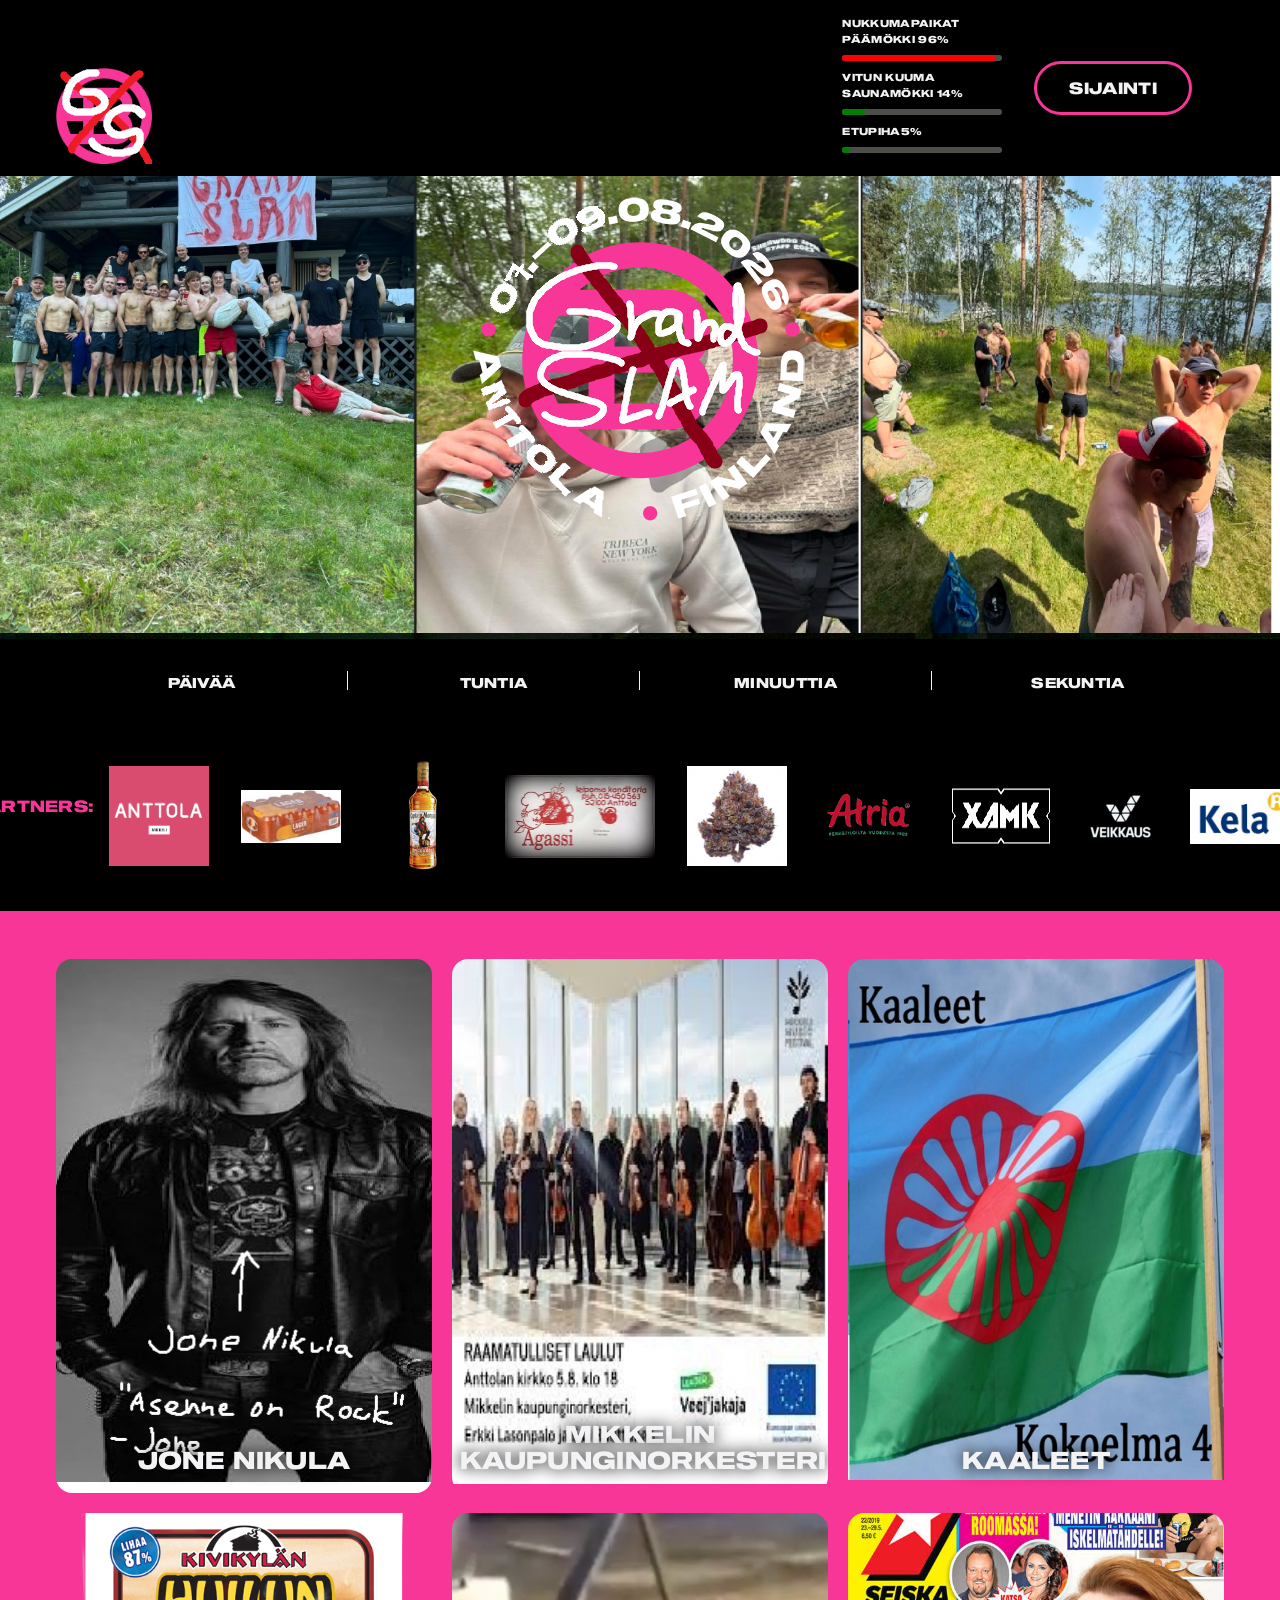
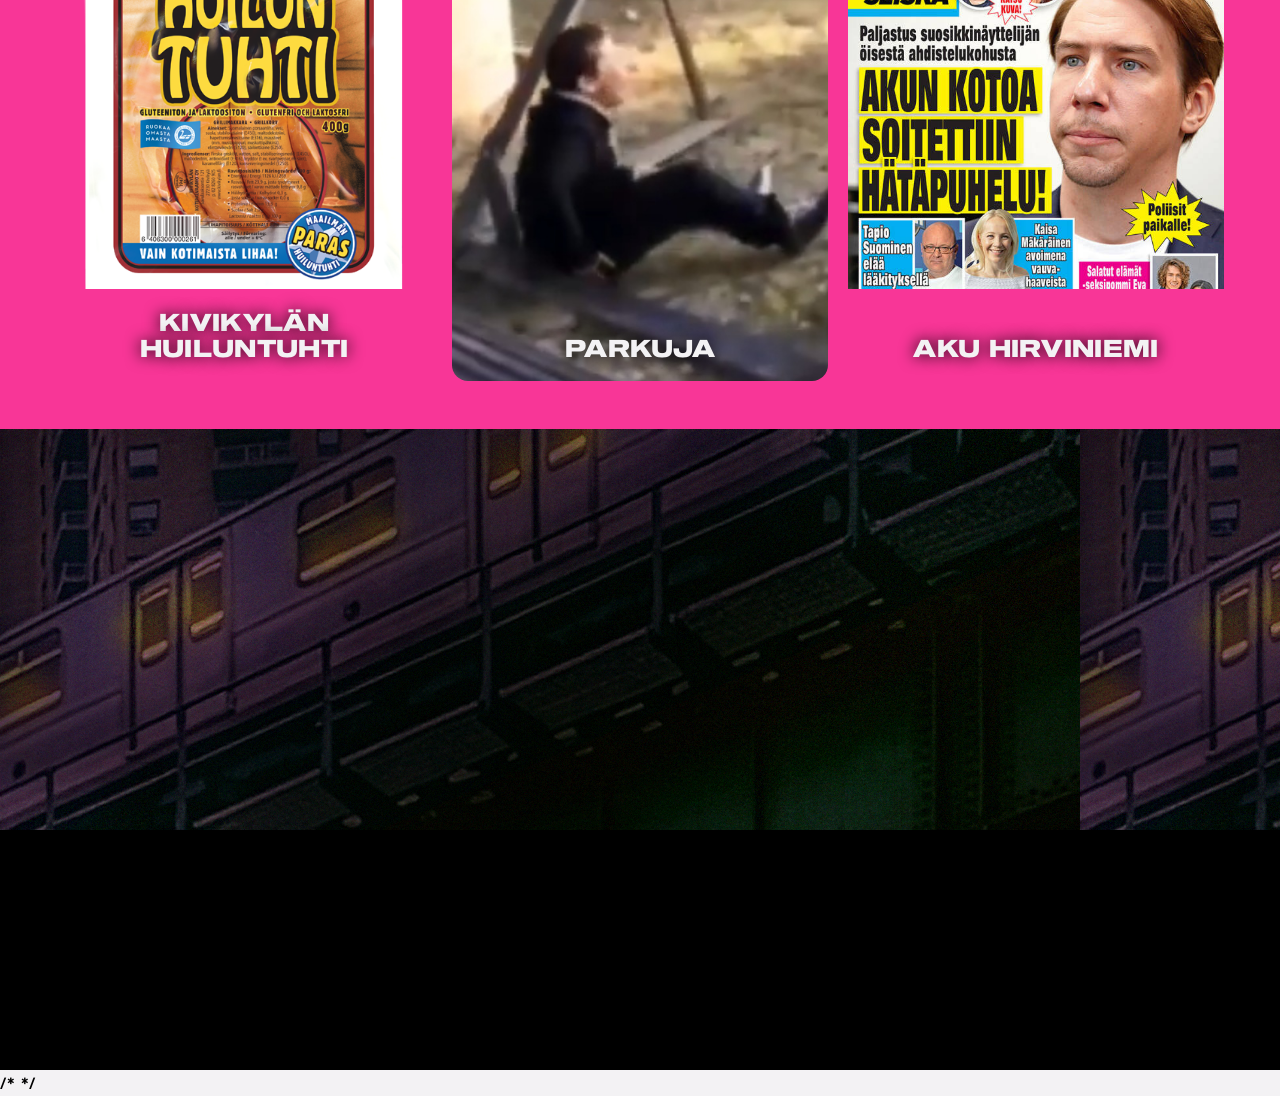
==== index.html @ fde57e36 "Add files via upload" ====
<!DOCTYPE html><html lang="en-US"><head>

  <meta charset="UTF-8">
  <meta name="viewport" content="width=device-width, initial-scale=1">
  <link rel="profile" href="https://gmpg.org/xfn/11">

  <link rel="icon" type="image/png" href="images/favicon-96x96.png" sizes="96x96">
  <link rel="icon" type="image/svg+xml" href="images/favicon.svg">
  <link rel="shortcut icon" href="images/favicon.ico">
  <link rel="apple-touch-icon" sizes="180x180" href="images/apple-touch-icon.png">
  <meta name="apple-mobile-web-app-title">
  <link rel="manifest" href="/site.webmanifest?v=2026">
  <link rel="stylesheet" href="css/slick.css">
  <script src="js/jquery.min.js"></script>
  <script src="js/slick.min.js"></script>
  <script src="js/main.js"></script>
  
<script>
document.addEventListener("DOMContentLoaded", function () {
  const countdown = document.getElementById("countdown");
  const target = new Date(countdown.dataset.time).getTime();

  const daysEl = countdown.querySelector(".days");
  const hoursEl = countdown.querySelector(".hours");
  const minutesEl = countdown.querySelector(".minutes");
  const secondsEl = countdown.querySelector(".seconds");

  function update() {
    const now = new Date().getTime();
    const diff = target - now;

    if (diff <= 0) return;

    const days = Math.floor(diff / (1000 * 60 * 60 * 24));
    const hours = Math.floor((diff / (1000 * 60 * 60)) % 24);
    const minutes = Math.floor((diff / (1000 * 60)) % 60);
    const seconds = Math.floor((diff / 1000) % 60);

    daysEl.textContent = days;
    hoursEl.textContent = hours;
    minutesEl.textContent = minutes;
    secondsEl.textContent = seconds;
  }

  update();
  setInterval(update, 1000);
});
</script>

	    
<meta name="facebook-domain-verification" content="5e39y0o5ly5g5pn8jixdosdm0w9u3k">
    
<link rel="alternate" href="https://www.youtube.com/watch?v=xcwjaJ6MIwY" hreflang="fi">
<link rel="alternate" href="https://www.youtube.com/watch?v=xcwjaJ6MIwY" hreflang="en">

<script type="text/javascript">

</script>


<link rel="stylesheet" id="wp-block-library-css" href="css/style.min.css" type="text/css" media="all">

<style id="wp-block-button-inline-css" type="text/css">
.wp-block-button__link{align-content:center;box-sizing:border-box;cursor:pointer;display:inline-block;height:100%;text-align:center;word-break:break-word}.wp-block-button__link.aligncenter{text-align:center}.wp-block-button__link.alignright{text-align:right}:where(.wp-block-button__link){border-radius:9999px;box-shadow:none;padding:calc(.667em + 2px) calc(1.333em + 2px);text-decoration:none}.wp-block-button[style*=text-decoration] .wp-block-button__link{text-decoration:inherit}.wp-block-buttons>.wp-block-button.has-custom-width{max-width:none}.wp-block-buttons>.wp-block-button.has-custom-width .wp-block-button__link{width:100%}.wp-block-buttons>.wp-block-button.has-custom-font-size .wp-block-button__link{font-size:inherit}.wp-block-buttons>.wp-block-button.wp-block-button__width-25{width:calc(25% - var(--wp--style--block-gap, .5em)*.75)}.wp-block-buttons>.wp-block-button.wp-block-button__width-50{width:calc(50% - var(--wp--style--block-gap, .5em)*.5)}.wp-block-buttons>.wp-block-button.wp-block-button__width-75{width:calc(75% - var(--wp--style--block-gap, .5em)*.25)}.wp-block-buttons>.wp-block-button.wp-block-button__width-100{flex-basis:100%;width:100%}.wp-block-buttons.is-vertical>.wp-block-button.wp-block-button__width-25{width:25%}.wp-block-buttons.is-vertical>.wp-block-button.wp-block-button__width-50{width:50%}.wp-block-buttons.is-vertical>.wp-block-button.wp-block-button__width-75{width:75%}.wp-block-button.is-style-squared,.wp-block-button__link.wp-block-button.is-style-squared{border-radius:0}.wp-block-button.no-border-radius,.wp-block-button__link.no-border-radius{border-radius:0!important}:root :where(.wp-block-button .wp-block-button__link.is-style-outline),:root :where(.wp-block-button.is-style-outline>.wp-block-button__link){border:2px solid;padding:.667em 1.333em}:root :where(.wp-block-button .wp-block-button__link.is-style-outline:not(.has-text-color)),:root :where(.wp-block-button.is-style-outline>.wp-block-button__link:not(.has-text-color)){color:currentColor}:root :where(.wp-block-button .wp-block-button__link.is-style-outline:not(.has-background)),:root :where(.wp-block-button.is-style-outline>.wp-block-button__link:not(.has-background)){background-color:initial;background-image:none}

</style>
<link rel="stylesheet" id="wp-block-cover-css" href="css/style.min_1.css" type="text/css" media="all">
<style id="wp-block-image-inline-css" type="text/css">
.wp-block-image>a,.wp-block-image>figure>a{display:inline-block}.wp-block-image img{box-sizing:border-box;height:auto;max-width:100%;vertical-align:bottom}@media not (prefers-reduced-motion){.wp-block-image img.hide{visibility:hidden}.wp-block-image img.show{animation:show-content-image .4s}}.wp-block-image[style*=border-radius] img,.wp-block-image[style*=border-radius]>a{border-radius:inherit}.wp-block-image.has-custom-border img{box-sizing:border-box}.wp-block-image.aligncenter{text-align:center}.wp-block-image.alignfull>a,.wp-block-image.alignwide>a{width:100%}.wp-block-image.alignfull img,.wp-block-image.alignwide img{height:auto;width:100%}.wp-block-image .aligncenter,.wp-block-image .alignleft,.wp-block-image .alignright,.wp-block-image.aligncenter,.wp-block-image.alignleft,.wp-block-image.alignright{display:table}.wp-block-image .aligncenter>figcaption,.wp-block-image .alignleft>figcaption,.wp-block-image .alignright>figcaption,.wp-block-image.aligncenter>figcaption,.wp-block-image.alignleft>figcaption,.wp-block-image.alignright>figcaption{caption-side:bottom;display:table-caption}.wp-block-image .alignleft{float:left;margin:.5em 1em .5em 0}.wp-block-image .alignright{float:right;margin:.5em 0 .5em 1em}.wp-block-image .aligncenter{margin-left:auto;margin-right:auto}.wp-block-image :where(figcaption){margin-bottom:1em;margin-top:.5em}.wp-block-image.is-style-circle-mask img{border-radius:9999px}@supports ((-webkit-mask-image:none) or (mask-image:none)) or (-webkit-mask-image:none){.wp-block-image.is-style-circle-mask img{border-radius:0;-webkit-mask-image:url('data:image/svg+xml;utf8,<svg viewBox="0 0 100 100" xmlns="http://www.w3.org/2000/svg"><circle cx="50" cy="50" r="50"/></svg>');mask-image:url('data:image/svg+xml;utf8,<svg viewBox="0 0 100 100" xmlns="http://www.w3.org/2000/svg"><circle cx="50" cy="50" r="50"/></svg>');mask-mode:alpha;-webkit-mask-position:center;mask-position:center;-webkit-mask-repeat:no-repeat;mask-repeat:no-repeat;-webkit-mask-size:contain;mask-size:contain}}:root :where(.wp-block-image.is-style-rounded img,.wp-block-image .is-style-rounded img){border-radius:9999px}.wp-block-image figure{margin:0}.wp-lightbox-container{display:flex;flex-direction:column;position:relative}.wp-lightbox-container img{cursor:zoom-in}.wp-lightbox-container img:hover+button{opacity:1}.wp-lightbox-container button{align-items:center;backdrop-filter:blur(16px) saturate(180%);background-color:#5a5a5a40;border:none;border-radius:4px;cursor:zoom-in;display:flex;height:20px;justify-content:center;opacity:0;padding:0;position:absolute;right:16px;text-align:center;top:16px;width:20px;z-index:100}@media not (prefers-reduced-motion){.wp-lightbox-container button{transition:opacity .2s ease}}.wp-lightbox-container button:focus-visible{outline:3px auto #5a5a5a40;outline:3px auto -webkit-focus-ring-color;outline-offset:3px}.wp-lightbox-container button:hover{cursor:pointer;opacity:1}.wp-lightbox-container button:focus{opacity:1}.wp-lightbox-container button:focus,.wp-lightbox-container button:hover,.wp-lightbox-container button:not(:hover):not(:active):not(.has-background){background-color:#5a5a5a40;border:none}.wp-lightbox-overlay{box-sizing:border-box;cursor:zoom-out;height:100vh;left:0;overflow:hidden;position:fixed;top:0;visibility:hidden;width:100%;z-index:100000}.wp-lightbox-overlay .close-button{align-items:center;cursor:pointer;display:flex;justify-content:center;min-height:40px;min-width:40px;padding:0;position:absolute;right:calc(env(safe-area-inset-right) + 16px);top:calc(env(safe-area-inset-top) + 16px);z-index:5000000}.wp-lightbox-overlay .close-button:focus,.wp-lightbox-overlay .close-button:hover,.wp-lightbox-overlay .close-button:not(:hover):not(:active):not(.has-background){background:none;border:none}.wp-lightbox-overlay .lightbox-image-container{height:var(--wp--lightbox-container-height);left:50%;overflow:hidden;position:absolute;top:50%;transform:translate(-50%,-50%);transform-origin:top left;width:var(--wp--lightbox-container-width);z-index:9999999999}.wp-lightbox-overlay .wp-block-image{align-items:center;box-sizing:border-box;display:flex;height:100%;justify-content:center;margin:0;position:relative;transform-origin:0 0;width:100%;z-index:3000000}.wp-lightbox-overlay .wp-block-image img{height:var(--wp--lightbox-image-height);min-height:var(--wp--lightbox-image-height);min-width:var(--wp--lightbox-image-width);width:var(--wp--lightbox-image-width)}.wp-lightbox-overlay .wp-block-image figcaption{display:none}.wp-lightbox-overlay button{background:none;border:none}.wp-lightbox-overlay .scrim{background-color:#fff;height:100%;opacity:.9;position:absolute;width:100%;z-index:2000000}.wp-lightbox-overlay.active{visibility:visible}@media not (prefers-reduced-motion){.wp-lightbox-overlay.active{animation:turn-on-visibility .25s both}.wp-lightbox-overlay.active img{animation:turn-on-visibility .35s both}.wp-lightbox-overlay.show-closing-animation:not(.active){animation:turn-off-visibility .35s both}.wp-lightbox-overlay.show-closing-animation:not(.active) img{animation:turn-off-visibility .25s both}.wp-lightbox-overlay.zoom.active{animation:none;opacity:1;visibility:visible}.wp-lightbox-overlay.zoom.active .lightbox-image-container{animation:lightbox-zoom-in .4s}.wp-lightbox-overlay.zoom.active .lightbox-image-container img{animation:none}.wp-lightbox-overlay.zoom.active .scrim{animation:turn-on-visibility .4s forwards}.wp-lightbox-overlay.zoom.show-closing-animation:not(.active){animation:none}.wp-lightbox-overlay.zoom.show-closing-animation:not(.active) .lightbox-image-container{animation:lightbox-zoom-out .4s}.wp-lightbox-overlay.zoom.show-closing-animation:not(.active) .lightbox-image-container img{animation:none}.wp-lightbox-overlay.zoom.show-closing-animation:not(.active) .scrim{animation:turn-off-visibility .4s forwards}}@keyframes show-content-image{0%{visibility:hidden}99%{visibility:hidden}to{visibility:visible}}@keyframes turn-on-visibility{0%{opacity:0}to{opacity:1}}@keyframes turn-off-visibility{0%{opacity:1;visibility:visible}99%{opacity:0;visibility:visible}to{opacity:0;visibility:hidden}}@keyframes lightbox-zoom-in{0%{transform:translate(calc((-100vw + var(--wp--lightbox-scrollbar-width))/2 + var(--wp--lightbox-initial-left-position)),calc(-50vh + var(--wp--lightbox-initial-top-position))) scale(var(--wp--lightbox-scale))}to{transform:translate(-50%,-50%) scale(1)}}@keyframes lightbox-zoom-out{0%{transform:translate(-50%,-50%) scale(1);visibility:visible}99%{visibility:visible}to{transform:translate(calc((-100vw + var(--wp--lightbox-scrollbar-width))/2 + var(--wp--lightbox-initial-left-position)),calc(-50vh + var(--wp--lightbox-initial-top-position))) scale(var(--wp--lightbox-scale));visibility:hidden}}

</style>
<style id="wp-block-image-theme-inline-css" type="text/css">
:root :where(.wp-block-image figcaption){color:#555;font-size:13px;text-align:center}.is-dark-theme :root :where(.wp-block-image figcaption){color:#ffffffa6}.wp-block-image{margin:0 0 1em}
</style>
<style id="wp-block-buttons-inline-css" type="text/css">
.wp-block-buttons{box-sizing:border-box}.wp-block-buttons.is-vertical{flex-direction:column}.wp-block-buttons.is-vertical>.wp-block-button:last-child{margin-bottom:0}.wp-block-buttons>.wp-block-button{display:inline-block;margin:0}.wp-block-buttons.is-content-justification-left{justify-content:flex-start}.wp-block-buttons.is-content-justification-left.is-vertical{align-items:flex-start}.wp-block-buttons.is-content-justification-center{justify-content:center}.wp-block-buttons.is-content-justification-center.is-vertical{align-items:center}.wp-block-buttons.is-content-justification-right{justify-content:flex-end}.wp-block-buttons.is-content-justification-right.is-vertical{align-items:flex-end}.wp-block-buttons.is-content-justification-space-between{justify-content:space-between}.wp-block-buttons.aligncenter{text-align:center}.wp-block-buttons:not(.is-content-justification-space-between,.is-content-justification-right,.is-content-justification-left,.is-content-justification-center) .wp-block-button.aligncenter{margin-left:auto;margin-right:auto;width:100%}.wp-block-buttons[style*=text-decoration] .wp-block-button,.wp-block-buttons[style*=text-decoration] .wp-block-button__link{text-decoration:inherit}.wp-block-buttons.has-custom-font-size .wp-block-button__link{font-size:inherit}.wp-block-buttons .wp-block-button__link{width:100%}.wp-block-button.aligncenter{text-align:center}
</style>
<style id="wp-block-embed-inline-css" type="text/css">
.wp-block-embed.alignleft,.wp-block-embed.alignright,.wp-block[data-align=left]>[data-type="core/embed"],.wp-block[data-align=right]>[data-type="core/embed"]{max-width:360px;width:100%}.wp-block-embed.alignleft .wp-block-embed__wrapper,.wp-block-embed.alignright .wp-block-embed__wrapper,.wp-block[data-align=left]>[data-type="core/embed"] .wp-block-embed__wrapper,.wp-block[data-align=right]>[data-type="core/embed"] .wp-block-embed__wrapper{min-width:280px}.wp-block-cover .wp-block-embed{min-height:240px;min-width:320px}.wp-block-embed{overflow-wrap:break-word}.wp-block-embed :where(figcaption){margin-bottom:1em;margin-top:.5em}.wp-block-embed iframe{max-width:100%}.wp-block-embed__wrapper{position:relative}.wp-embed-responsive .wp-has-aspect-ratio .wp-block-embed__wrapper:before{content:"";display:block;padding-top:50%}.wp-embed-responsive .wp-has-aspect-ratio iframe{bottom:0;height:100%;left:0;position:absolute;right:0;top:0;width:100%}.wp-embed-responsive .wp-embed-aspect-21-9 .wp-block-embed__wrapper:before{padding-top:42.85%}.wp-embed-responsive .wp-embed-aspect-18-9 .wp-block-embed__wrapper:before{padding-top:50%}.wp-embed-responsive .wp-embed-aspect-16-9 .wp-block-embed__wrapper:before{padding-top:56.25%}.wp-embed-responsive .wp-embed-aspect-4-3 .wp-block-embed__wrapper:before{padding-top:75%}.wp-embed-responsive .wp-embed-aspect-1-1 .wp-block-embed__wrapper:before{padding-top:100%}.wp-embed-responsive .wp-embed-aspect-9-16 .wp-block-embed__wrapper:before{padding-top:177.77%}.wp-embed-responsive .wp-embed-aspect-1-2 .wp-block-embed__wrapper:before{padding-top:200%}
</style>
<style id="wp-block-embed-theme-inline-css" type="text/css">
.wp-block-embed :where(figcaption){color:#555;font-size:13px;text-align:center}.is-dark-theme .wp-block-embed :where(figcaption){color:#ffffffa6}.wp-block-embed{margin:0 0 1em}
</style>
<style id="wp-block-group-inline-css" type="text/css">
.wp-block-group{box-sizing:border-box}:where(.wp-block-group.wp-block-group-is-layout-constrained){position:relative}
</style>
<style id="wp-block-group-theme-inline-css" type="text/css">
:where(.wp-block-group.has-background){padding:1.25em 2.375em}
</style>
<style id="wp-block-social-links-inline-css" type="text/css">
.wp-block-social-links{background:none;box-sizing:border-box;margin-left:0;padding-left:0;padding-right:0;text-indent:0}.wp-block-social-links .wp-social-link a,.wp-block-social-links .wp-social-link a:hover{border-bottom:0;box-shadow:none;text-decoration:none}.wp-block-social-links .wp-social-link svg{height:1em;width:1em}.wp-block-social-links .wp-social-link span:not(.screen-reader-text){font-size:.65em;margin-left:.5em;margin-right:.5em}.wp-block-social-links.has-small-icon-size{font-size:16px}.wp-block-social-links,.wp-block-social-links.has-normal-icon-size{font-size:24px}.wp-block-social-links.has-large-icon-size{font-size:36px}.wp-block-social-links.has-huge-icon-size{font-size:48px}.wp-block-social-links.aligncenter{display:flex;justify-content:center}.wp-block-social-links.alignright{justify-content:flex-end}.wp-block-social-link{border-radius:9999px;display:block}@media not (prefers-reduced-motion){.wp-block-social-link{transition:transform .1s ease}}.wp-block-social-link{height:auto}.wp-block-social-link a{align-items:center;display:flex;line-height:0}.wp-block-social-link:hover{transform:scale(1.1)}.wp-block-social-links .wp-block-social-link.wp-social-link{display:inline-block;margin:0;padding:0}.wp-block-social-links .wp-block-social-link.wp-social-link .wp-block-social-link-anchor,.wp-block-social-links .wp-block-social-link.wp-social-link .wp-block-social-link-anchor svg,.wp-block-social-links .wp-block-social-link.wp-social-link .wp-block-social-link-anchor:active,.wp-block-social-links .wp-block-social-link.wp-social-link .wp-block-social-link-anchor:hover,.wp-block-social-links .wp-block-social-link.wp-social-link .wp-block-social-link-anchor:visited{color:currentColor;fill:currentColor}:where(.wp-block-social-links:not(.is-style-logos-only)) .wp-social-link{background-color:#f0f0f0;color:#444}:where(.wp-block-social-links:not(.is-style-logos-only)) .wp-social-link-amazon{background-color:#f90;color:#fff}:where(.wp-block-social-links:not(.is-style-logos-only)) .wp-social-link-bandcamp{background-color:#1ea0c3;color:#fff}:where(.wp-block-social-links:not(.is-style-logos-only)) .wp-social-link-behance{background-color:#0757fe;color:#fff}:where(.wp-block-social-links:not(.is-style-logos-only)) .wp-social-link-bluesky{background-color:#0a7aff;color:#fff}:where(.wp-block-social-links:not(.is-style-logos-only)) .wp-social-link-codepen{background-color:#1e1f26;color:#fff}:where(.wp-block-social-links:not(.is-style-logos-only)) .wp-social-link-deviantart{background-color:#02e49b;color:#fff}:where(.wp-block-social-links:not(.is-style-logos-only)) .wp-social-link-discord{background-color:#5865f2;color:#fff}:where(.wp-block-social-links:not(.is-style-logos-only)) .wp-social-link-dribbble{background-color:#e94c89;color:#fff}:where(.wp-block-social-links:not(.is-style-logos-only)) .wp-social-link-dropbox{background-color:#4280ff;color:#fff}:where(.wp-block-social-links:not(.is-style-logos-only)) .wp-social-link-etsy{background-color:#f45800;color:#fff}:where(.wp-block-social-links:not(.is-style-logos-only)) .wp-social-link-facebook{background-color:#0866ff;color:#fff}:where(.wp-block-social-links:not(.is-style-logos-only)) .wp-social-link-fivehundredpx{background-color:#000;color:#fff}:where(.wp-block-social-links:not(.is-style-logos-only)) .wp-social-link-flickr{background-color:#0461dd;color:#fff}:where(.wp-block-social-links:not(.is-style-logos-only)) .wp-social-link-foursquare{background-color:#e65678;color:#fff}:where(.wp-block-social-links:not(.is-style-logos-only)) .wp-social-link-github{background-color:#24292d;color:#fff}:where(.wp-block-social-links:not(.is-style-logos-only)) .wp-social-link-goodreads{background-color:#eceadd;color:#382110}:where(.wp-block-social-links:not(.is-style-logos-only)) .wp-social-link-google{background-color:#ea4434;color:#fff}:where(.wp-block-social-links:not(.is-style-logos-only)) .wp-social-link-gravatar{background-color:#1d4fc4;color:#fff}:where(.wp-block-social-links:not(.is-style-logos-only)) .wp-social-link-instagram{background-color:#f00075;color:#fff}:where(.wp-block-social-links:not(.is-style-logos-only)) .wp-social-link-lastfm{background-color:#e21b24;color:#fff}:where(.wp-block-social-links:not(.is-style-logos-only)) .wp-social-link-linkedin{background-color:#0d66c2;color:#fff}:where(.wp-block-social-links:not(.is-style-logos-only)) .wp-social-link-mastodon{background-color:#3288d4;color:#fff}:where(.wp-block-social-links:not(.is-style-logos-only)) .wp-social-link-medium{background-color:#000;color:#fff}:where(.wp-block-social-links:not(.is-style-logos-only)) .wp-social-link-meetup{background-color:#f6405f;color:#fff}:where(.wp-block-social-links:not(.is-style-logos-only)) .wp-social-link-patreon{background-color:#000;color:#fff}:where(.wp-block-social-links:not(.is-style-logos-only)) .wp-social-link-pinterest{background-color:#e60122;color:#fff}:where(.wp-block-social-links:not(.is-style-logos-only)) .wp-social-link-pocket{background-color:#ef4155;color:#fff}:where(.wp-block-social-links:not(.is-style-logos-only)) .wp-social-link-reddit{background-color:#ff4500;color:#fff}:where(.wp-block-social-links:not(.is-style-logos-only)) .wp-social-link-skype{background-color:#0478d7;color:#fff}:where(.wp-block-social-links:not(.is-style-logos-only)) .wp-social-link-snapchat{background-color:#fefc00;color:#fff;stroke:#000}:where(.wp-block-social-links:not(.is-style-logos-only)) .wp-social-link-soundcloud{background-color:#ff5600;color:#fff}:where(.wp-block-social-links:not(.is-style-logos-only)) .wp-social-link-spotify{background-color:#1bd760;color:#fff}:where(.wp-block-social-links:not(.is-style-logos-only)) .wp-social-link-telegram{background-color:#2aabee;color:#fff}:where(.wp-block-social-links:not(.is-style-logos-only)) .wp-social-link-threads{background-color:#000;color:#fff}:where(.wp-block-social-links:not(.is-style-logos-only)) .wp-social-link-tiktok{background-color:#000;color:#fff}:where(.wp-block-social-links:not(.is-style-logos-only)) .wp-social-link-tumblr{background-color:#011835;color:#fff}:where(.wp-block-social-links:not(.is-style-logos-only)) .wp-social-link-twitch{background-color:#6440a4;color:#fff}:where(.wp-block-social-links:not(.is-style-logos-only)) .wp-social-link-twitter{background-color:#1da1f2;color:#fff}:where(.wp-block-social-links:not(.is-style-logos-only)) .wp-social-link-vimeo{background-color:#1eb7ea;color:#fff}:where(.wp-block-social-links:not(.is-style-logos-only)) .wp-social-link-vk{background-color:#4680c2;color:#fff}:where(.wp-block-social-links:not(.is-style-logos-only)) .wp-social-link-wordpress{background-color:#3499cd;color:#fff}:where(.wp-block-social-links:not(.is-style-logos-only)) .wp-social-link-whatsapp{background-color:#25d366;color:#fff}:where(.wp-block-social-links:not(.is-style-logos-only)) .wp-social-link-x{background-color:#000;color:#fff}:where(.wp-block-social-links:not(.is-style-logos-only)) .wp-social-link-yelp{background-color:#d32422;color:#fff}:where(.wp-block-social-links:not(.is-style-logos-only)) .wp-social-link-youtube{background-color:red;color:#fff}:where(.wp-block-social-links.is-style-logos-only) .wp-social-link{background:none}:where(.wp-block-social-links.is-style-logos-only) .wp-social-link svg{height:1.25em;width:1.25em}:where(.wp-block-social-links.is-style-logos-only) .wp-social-link-amazon{color:#f90}:where(.wp-block-social-links.is-style-logos-only) .wp-social-link-bandcamp{color:#1ea0c3}:where(.wp-block-social-links.is-style-logos-only) .wp-social-link-behance{color:#0757fe}:where(.wp-block-social-links.is-style-logos-only) .wp-social-link-bluesky{color:#0a7aff}:where(.wp-block-social-links.is-style-logos-only) .wp-social-link-codepen{color:#1e1f26}:where(.wp-block-social-links.is-style-logos-only) .wp-social-link-deviantart{color:#02e49b}:where(.wp-block-social-links.is-style-logos-only) .wp-social-link-discord{color:#5865f2}:where(.wp-block-social-links.is-style-logos-only) .wp-social-link-dribbble{color:#e94c89}:where(.wp-block-social-links.is-style-logos-only) .wp-social-link-dropbox{color:#4280ff}:where(.wp-block-social-links.is-style-logos-only) .wp-social-link-etsy{color:#f45800}:where(.wp-block-social-links.is-style-logos-only) .wp-social-link-facebook{color:#0866ff}:where(.wp-block-social-links.is-style-logos-only) .wp-social-link-fivehundredpx{color:#000}:where(.wp-block-social-links.is-style-logos-only) .wp-social-link-flickr{color:#0461dd}:where(.wp-block-social-links.is-style-logos-only) .wp-social-link-foursquare{color:#e65678}:where(.wp-block-social-links.is-style-logos-only) .wp-social-link-github{color:#24292d}:where(.wp-block-social-links.is-style-logos-only) .wp-social-link-goodreads{color:#382110}:where(.wp-block-social-links.is-style-logos-only) .wp-social-link-google{color:#ea4434}:where(.wp-block-social-links.is-style-logos-only) .wp-social-link-gravatar{color:#1d4fc4}:where(.wp-block-social-links.is-style-logos-only) .wp-social-link-instagram{color:#f00075}:where(.wp-block-social-links.is-style-logos-only) .wp-social-link-lastfm{color:#e21b24}:where(.wp-block-social-links.is-style-logos-only) .wp-social-link-linkedin{color:#0d66c2}:where(.wp-block-social-links.is-style-logos-only) .wp-social-link-mastodon{color:#3288d4}:where(.wp-block-social-links.is-style-logos-only) .wp-social-link-medium{color:#000}:where(.wp-block-social-links.is-style-logos-only) .wp-social-link-meetup{color:#f6405f}:where(.wp-block-social-links.is-style-logos-only) .wp-social-link-patreon{color:#000}:where(.wp-block-social-links.is-style-logos-only) .wp-social-link-pinterest{color:#e60122}:where(.wp-block-social-links.is-style-logos-only) .wp-social-link-pocket{color:#ef4155}:where(.wp-block-social-links.is-style-logos-only) .wp-social-link-reddit{color:#ff4500}:where(.wp-block-social-links.is-style-logos-only) .wp-social-link-skype{color:#0478d7}:where(.wp-block-social-links.is-style-logos-only) .wp-social-link-snapchat{color:#fff;stroke:#000}:where(.wp-block-social-links.is-style-logos-only) .wp-social-link-soundcloud{color:#ff5600}:where(.wp-block-social-links.is-style-logos-only) .wp-social-link-spotify{color:#1bd760}:where(.wp-block-social-links.is-style-logos-only) .wp-social-link-telegram{color:#2aabee}:where(.wp-block-social-links.is-style-logos-only) .wp-social-link-threads{color:#000}:where(.wp-block-social-links.is-style-logos-only) .wp-social-link-tiktok{color:#000}:where(.wp-block-social-links.is-style-logos-only) .wp-social-link-tumblr{color:#011835}:where(.wp-block-social-links.is-style-logos-only) .wp-social-link-twitch{color:#6440a4}:where(.wp-block-social-links.is-style-logos-only) .wp-social-link-twitter{color:#1da1f2}:where(.wp-block-social-links.is-style-logos-only) .wp-social-link-vimeo{color:#1eb7ea}:where(.wp-block-social-links.is-style-logos-only) .wp-social-link-vk{color:#4680c2}:where(.wp-block-social-links.is-style-logos-only) .wp-social-link-whatsapp{color:#25d366}:where(.wp-block-social-links.is-style-logos-only) .wp-social-link-wordpress{color:#3499cd}:where(.wp-block-social-links.is-style-logos-only) .wp-social-link-x{color:#000}:where(.wp-block-social-links.is-style-logos-only) .wp-social-link-yelp{color:#d32422}:where(.wp-block-social-links.is-style-logos-only) .wp-social-link-youtube{color:red}.wp-block-social-links.is-style-pill-shape .wp-social-link{width:auto}:root :where(.wp-block-social-links .wp-social-link a){padding:.25em}:root :where(.wp-block-social-links.is-style-logos-only .wp-social-link a){padding:0}:root :where(.wp-block-social-links.is-style-pill-shape .wp-social-link a){padding-left:.6666666667em;padding-right:.6666666667em}.wp-block-social-links:not(.has-icon-color):not(.has-icon-background-color) .wp-social-link-snapchat .wp-block-social-link-label{color:#000}
</style>
<style id="global-styles-inline-css" type="text/css">
:root{--wp--preset--aspect-ratio--square: 1;--wp--preset--aspect-ratio--4-3: 4/3;--wp--preset--aspect-ratio--3-4: 3/4;--wp--preset--aspect-ratio--3-2: 3/2;--wp--preset--aspect-ratio--2-3: 2/3;--wp--preset--aspect-ratio--16-9: 16/9;--wp--preset--aspect-ratio--9-16: 9/16;--wp--preset--color--black: #000000;--wp--preset--color--cyan-bluish-gray: #abb8c3;--wp--preset--color--white: #ffffff;--wp--preset--color--pale-pink: #f78da7;--wp--preset--color--vivid-red: #cf2e2e;--wp--preset--color--luminous-vivid-orange: #ff6900;--wp--preset--color--luminous-vivid-amber: #fcb900;--wp--preset--color--light-green-cyan: #7bdcb5;--wp--preset--color--vivid-green-cyan: #00d084;--wp--preset--color--pale-cyan-blue: #8ed1fc;--wp--preset--color--vivid-cyan-blue: #0693e3;--wp--preset--color--vivid-purple: #9b51e0;--wp--preset--color--foreground: #000000;--wp--preset--color--background: #f3f2f4;--wp--preset--color--primary: #f83697;--wp--preset--color--secondary: #65dd4f;--wp--preset--color--tertiary: #59d7ff;--wp--preset--color--accent-1: #9256c7;--wp--preset--color--accent-2: #fdda75;--wp--preset--gradient--vivid-cyan-blue-to-vivid-purple: linear-gradient(135deg,rgb(6,147,227) 0%,rgb(155,81,224) 100%);--wp--preset--gradient--light-green-cyan-to-vivid-green-cyan: linear-gradient(135deg,rgb(122,220,180) 0%,rgb(0,208,130) 100%);--wp--preset--gradient--luminous-vivid-amber-to-luminous-vivid-orange: linear-gradient(135deg,rgb(252,185,0) 0%,rgb(255,105,0) 100%);--wp--preset--gradient--luminous-vivid-orange-to-vivid-red: linear-gradient(135deg,rgb(255,105,0) 0%,rgb(207,46,46) 100%);--wp--preset--gradient--very-light-gray-to-cyan-bluish-gray: linear-gradient(135deg,rgb(238,238,238) 0%,rgb(169,184,195) 100%);--wp--preset--gradient--cool-to-warm-spectrum: linear-gradient(135deg,rgb(74,234,220) 0%,rgb(151,120,209) 20%,rgb(207,42,186) 40%,rgb(238,44,130) 60%,rgb(251,105,98) 80%,rgb(254,248,76) 100%);--wp--preset--gradient--blush-light-purple: linear-gradient(135deg,rgb(255,206,236) 0%,rgb(152,150,240) 100%);--wp--preset--gradient--blush-bordeaux: linear-gradient(135deg,rgb(254,205,165) 0%,rgb(254,45,45) 50%,rgb(107,0,62) 100%);--wp--preset--gradient--luminous-dusk: linear-gradient(135deg,rgb(255,203,112) 0%,rgb(199,81,192) 50%,rgb(65,88,208) 100%);--wp--preset--gradient--pale-ocean: linear-gradient(135deg,rgb(255,245,203) 0%,rgb(182,227,212) 50%,rgb(51,167,181) 100%);--wp--preset--gradient--electric-grass: linear-gradient(135deg,rgb(202,248,128) 0%,rgb(113,206,126) 100%);--wp--preset--gradient--midnight: linear-gradient(135deg,rgb(2,3,129) 0%,rgb(40,116,252) 100%);--wp--preset--font-size--small: clamp(.875rem, 0.875rem + ((1vw - 0.4rem) * 0.521), 1rem);--wp--preset--font-size--medium: clamp(1rem, 1rem + ((1vw - 0.4rem) * 1.042), 1.25rem);--wp--preset--font-size--large: clamp(1.25rem, 1.25rem + ((1vw - 0.4rem) * 1.042), 1.5rem);--wp--preset--font-size--x-large: clamp(1.5rem, 1.5rem + ((1vw - 0.4rem) * 2.083), 2rem);--wp--preset--font-size--xx-small: .625rem;--wp--preset--font-size--x-small: clamp(.75rem, 0.75rem + ((1vw - 0.4rem) * 0.521), .875rem);--wp--preset--font-family--alt-font: "Shapiro-85SuperHeavyWide", sans-serif;--wp--preset--font-family--main-font: "Shapiro-45WelterWide", sans-serif;--wp--preset--spacing--20: 0.44rem;--wp--preset--spacing--30: 0.67rem;--wp--preset--spacing--40: 1rem;--wp--preset--spacing--50: 1.5rem;--wp--preset--spacing--60: 2.25rem;--wp--preset--spacing--70: 3.38rem;--wp--preset--spacing--80: 5.06rem;--wp--preset--shadow--natural: 6px 6px 9px rgba(0, 0, 0, 0.2);--wp--preset--shadow--deep: 12px 12px 50px rgba(0, 0, 0, 0.4);--wp--preset--shadow--sharp: 6px 6px 0px rgba(0, 0, 0, 0.2);--wp--preset--shadow--outlined: 6px 6px 0px -3px rgb(255, 255, 255), 6px 6px rgb(0, 0, 0);--wp--preset--shadow--crisp: 6px 6px 0px rgb(0, 0, 0);}:root { --wp--style--global--content-size: 1400px;--wp--style--global--wide-size: 1400px; }:where(body) { margin: 0; }.wp-site-blocks > .alignleft { float: left; margin-right: 2em; }.wp-site-blocks > .alignright { float: right; margin-left: 2em; }.wp-site-blocks > .aligncenter { justify-content: center; margin-left: auto; margin-right: auto; }:where(.wp-site-blocks) > * { margin-block-start: 1.5rem; margin-block-end: 0; }:where(.wp-site-blocks) > :first-child { margin-block-start: 0; }:where(.wp-site-blocks) > :last-child { margin-block-end: 0; }:root { --wp--style--block-gap: 1.5rem; }:root :where(.is-layout-flow) > :first-child{margin-block-start: 0;}:root :where(.is-layout-flow) > :last-child{margin-block-end: 0;}:root :where(.is-layout-flow) > *{margin-block-start: 1.5rem;margin-block-end: 0;}:root :where(.is-layout-constrained) > :first-child{margin-block-start: 0;}:root :where(.is-layout-constrained) > :last-child{margin-block-end: 0;}:root :where(.is-layout-constrained) > *{margin-block-start: 1.5rem;margin-block-end: 0;}:root :where(.is-layout-flex){gap: 1.5rem;}:root :where(.is-layout-grid){gap: 1.5rem;}.is-layout-flow > .alignleft{float: left;margin-inline-start: 0;margin-inline-end: 2em;}.is-layout-flow > .alignright{float: right;margin-inline-start: 2em;margin-inline-end: 0;}.is-layout-flow > .aligncenter{margin-left: auto !important;margin-right: auto !important;}.is-layout-constrained > .alignleft{float: left;margin-inline-start: 0;margin-inline-end: 2em;}.is-layout-constrained > .alignright{float: right;margin-inline-start: 2em;margin-inline-end: 0;}.is-layout-constrained > .aligncenter{margin-left: auto !important;margin-right: auto !important;}.is-layout-constrained > :where(:not(.alignleft):not(.alignright):not(.alignfull)){max-width: var(--wp--style--global--content-size);margin-left: auto !important;margin-right: auto !important;}.is-layout-constrained > .alignwide{max-width: var(--wp--style--global--wide-size);}body .is-layout-flex{display: flex;}.is-layout-flex{flex-wrap: wrap;align-items: center;}.is-layout-flex > :is(*, div){margin: 0;}body .is-layout-grid{display: grid;}.is-layout-grid > :is(*, div){margin: 0;}body{background-color: var(--wp--preset--color--background);color: var(--wp--preset--color--foreground);font-family: 'Shapiro-45WelterWide', sans-serif;font-size: var(--wp--preset--font-size--small);font-weight: 400;letter-spacing: 0.02em;line-height: 1.6;padding-top: 0px;padding-right: 0px;padding-bottom: 0px;padding-left: 0px;}a:where(:not(.wp-element-button)){color: var(--wp--preset--color--secondary);text-decoration: underline;}h1{font-family: var(--wp--preset--font-family--alt-font);font-size: var(--wp--preset--font-size--x-large);font-weight: 400;text-transform: uppercase;}h2{font-family: var(--wp--preset--font-family--alt-font);font-size: var(--wp--preset--font-size--large);font-weight: 400;text-transform: uppercase;}h3{font-family: var(--wp--preset--font-family--alt-font);font-size: var(--wp--preset--font-size--medium);font-weight: 400;text-transform: uppercase;}h4{font-family: var(--wp--preset--font-family--alt-font);font-size: var(--wp--preset--font-size--small);font-weight: 400;text-transform: uppercase;}:root :where(.wp-element-button, .wp-block-button__link){background-color: #32373c;border-width: 0;color: #fff;font-family: inherit;font-size: inherit;font-style: inherit;font-weight: inherit;letter-spacing: inherit;line-height: inherit;padding-top: calc(0.667em + 2px);padding-right: calc(1.333em + 2px);padding-bottom: calc(0.667em + 2px);padding-left: calc(1.333em + 2px);text-decoration: none;text-transform: inherit;}.has-black-color{color: var(--wp--preset--color--black) !important;}.has-cyan-bluish-gray-color{color: var(--wp--preset--color--cyan-bluish-gray) !important;}.has-white-color{color: var(--wp--preset--color--white) !important;}.has-pale-pink-color{color: var(--wp--preset--color--pale-pink) !important;}.has-vivid-red-color{color: var(--wp--preset--color--vivid-red) !important;}.has-luminous-vivid-orange-color{color: var(--wp--preset--color--luminous-vivid-orange) !important;}.has-luminous-vivid-amber-color{color: var(--wp--preset--color--luminous-vivid-amber) !important;}.has-light-green-cyan-color{color: var(--wp--preset--color--light-green-cyan) !important;}.has-vivid-green-cyan-color{color: var(--wp--preset--color--vivid-green-cyan) !important;}.has-pale-cyan-blue-color{color: var(--wp--preset--color--pale-cyan-blue) !important;}.has-vivid-cyan-blue-color{color: var(--wp--preset--color--vivid-cyan-blue) !important;}.has-vivid-purple-color{color: var(--wp--preset--color--vivid-purple) !important;}.has-foreground-color{color: var(--wp--preset--color--foreground) !important;}.has-background-color{color: var(--wp--preset--color--background) !important;}.has-primary-color{color: var(--wp--preset--color--primary) !important;}.has-secondary-color{color: var(--wp--preset--color--secondary) !important;}.has-tertiary-color{color: var(--wp--preset--color--tertiary) !important;}.has-accent-1-color{color: var(--wp--preset--color--accent-1) !important;}.has-accent-2-color{color: var(--wp--preset--color--accent-2) !important;}.has-black-background-color{background-color: var(--wp--preset--color--black) !important;}.has-cyan-bluish-gray-background-color{background-color: var(--wp--preset--color--cyan-bluish-gray) !important;}.has-white-background-color{background-color: var(--wp--preset--color--white) !important;}.has-pale-pink-background-color{background-color: var(--wp--preset--color--pale-pink) !important;}.has-vivid-red-background-color{background-color: var(--wp--preset--color--vivid-red) !important;}.has-luminous-vivid-orange-background-color{background-color: var(--wp--preset--color--luminous-vivid-orange) !important;}.has-luminous-vivid-amber-background-color{background-color: var(--wp--preset--color--luminous-vivid-amber) !important;}.has-light-green-cyan-background-color{background-color: var(--wp--preset--color--light-green-cyan) !important;}.has-vivid-green-cyan-background-color{background-color: var(--wp--preset--color--vivid-green-cyan) !important;}.has-pale-cyan-blue-background-color{background-color: var(--wp--preset--color--pale-cyan-blue) !important;}.has-vivid-cyan-blue-background-color{background-color: var(--wp--preset--color--vivid-cyan-blue) !important;}.has-vivid-purple-background-color{background-color: var(--wp--preset--color--vivid-purple) !important;}.has-foreground-background-color{background-color: var(--wp--preset--color--foreground) !important;}.has-background-background-color{background-color: var(--wp--preset--color--background) !important;}.has-primary-background-color{background-color: var(--wp--preset--color--primary) !important;}.has-secondary-background-color{background-color: var(--wp--preset--color--secondary) !important;}.has-tertiary-background-color{background-color: var(--wp--preset--color--tertiary) !important;}.has-accent-1-background-color{background-color: var(--wp--preset--color--accent-1) !important;}.has-accent-2-background-color{background-color: var(--wp--preset--color--accent-2) !important;}.has-black-border-color{border-color: var(--wp--preset--color--black) !important;}.has-cyan-bluish-gray-border-color{border-color: var(--wp--preset--color--cyan-bluish-gray) !important;}.has-white-border-color{border-color: var(--wp--preset--color--white) !important;}.has-pale-pink-border-color{border-color: var(--wp--preset--color--pale-pink) !important;}.has-vivid-red-border-color{border-color: var(--wp--preset--color--vivid-red) !important;}.has-luminous-vivid-orange-border-color{border-color: var(--wp--preset--color--luminous-vivid-orange) !important;}.has-luminous-vivid-amber-border-color{border-color: var(--wp--preset--color--luminous-vivid-amber) !important;}.has-light-green-cyan-border-color{border-color: var(--wp--preset--color--light-green-cyan) !important;}.has-vivid-green-cyan-border-color{border-color: var(--wp--preset--color--vivid-green-cyan) !important;}.has-pale-cyan-blue-border-color{border-color: var(--wp--preset--color--pale-cyan-blue) !important;}.has-vivid-cyan-blue-border-color{border-color: var(--wp--preset--color--vivid-cyan-blue) !important;}.has-vivid-purple-border-color{border-color: var(--wp--preset--color--vivid-purple) !important;}.has-foreground-border-color{border-color: var(--wp--preset--color--foreground) !important;}.has-background-border-color{border-color: var(--wp--preset--color--background) !important;}.has-primary-border-color{border-color: var(--wp--preset--color--primary) !important;}.has-secondary-border-color{border-color: var(--wp--preset--color--secondary) !important;}.has-tertiary-border-color{border-color: var(--wp--preset--color--tertiary) !important;}.has-accent-1-border-color{border-color: var(--wp--preset--color--accent-1) !important;}.has-accent-2-border-color{border-color: var(--wp--preset--color--accent-2) !important;}.has-vivid-cyan-blue-to-vivid-purple-gradient-background{background: var(--wp--preset--gradient--vivid-cyan-blue-to-vivid-purple) !important;}.has-light-green-cyan-to-vivid-green-cyan-gradient-background{background: var(--wp--preset--gradient--light-green-cyan-to-vivid-green-cyan) !important;}.has-luminous-vivid-amber-to-luminous-vivid-orange-gradient-background{background: var(--wp--preset--gradient--luminous-vivid-amber-to-luminous-vivid-orange) !important;}.has-luminous-vivid-orange-to-vivid-red-gradient-background{background: var(--wp--preset--gradient--luminous-vivid-orange-to-vivid-red) !important;}.has-very-light-gray-to-cyan-bluish-gray-gradient-background{background: var(--wp--preset--gradient--very-light-gray-to-cyan-bluish-gray) !important;}.has-cool-to-warm-spectrum-gradient-background{background: var(--wp--preset--gradient--cool-to-warm-spectrum) !important;}.has-blush-light-purple-gradient-background{background: var(--wp--preset--gradient--blush-light-purple) !important;}.has-blush-bordeaux-gradient-background{background: var(--wp--preset--gradient--blush-bordeaux) !important;}.has-luminous-dusk-gradient-background{background: var(--wp--preset--gradient--luminous-dusk) !important;}.has-pale-ocean-gradient-background{background: var(--wp--preset--gradient--pale-ocean) !important;}.has-electric-grass-gradient-background{background: var(--wp--preset--gradient--electric-grass) !important;}.has-midnight-gradient-background{background: var(--wp--preset--gradient--midnight) !important;}.has-small-font-size{font-size: var(--wp--preset--font-size--small) !important;}.has-medium-font-size{font-size: var(--wp--preset--font-size--medium) !important;}.has-large-font-size{font-size: var(--wp--preset--font-size--large) !important;}.has-x-large-font-size{font-size: var(--wp--preset--font-size--x-large) !important;}.has-xx-small-font-size{font-size: var(--wp--preset--font-size--xx-small) !important;}.has-x-small-font-size{font-size: var(--wp--preset--font-size--x-small) !important;}.has-alt-font-font-family{font-family: var(--wp--preset--font-family--alt-font) !important;}.has-main-font-font-family{font-family: var(--wp--preset--font-family--main-font) !important;}
:root :where(.wp-block-button .wp-block-button__link){background-color: var(--wp--preset--color--primary);border-radius: 3em;color: var(--wp--preset--color--foreground);font-family: var(--wp--preset--font-family--alt-font);font-size: var(--wp--preset--font-size--x-small);}
/*# sourceURL=global-styles-inline-css */
</style>

<link rel="stylesheet" id="brawobase-style-css" href="css/main.css" type="text/css" media="all">
<script type="text/javascript" src="js/jquery.min.js" id="jquery-core-js"></script>
<style class="wp-fonts-local" type="text/css">
@font-face{font-family:Shapiro-85SuperHeavyWide;font-style:normal;font-weight:400;font-display:fallback;src:url('fonts/font_1.woff2') format('woff2');}
@font-face{font-family:Shapiro-45WelterWide;font-style:normal;font-weight:400;font-display:fallback;src:url('fonts/font.woff2') format('woff2');}
</style>

<style id="core-block-supports-inline-css" type="text/css">
.wp-container-core-buttons-is-layout-6c531013{flex-wrap:nowrap;}.wp-container-core-group-is-layout-b02886af{justify-content:center;}
/*# sourceURL=core-block-supports-inline-css */
</style>

<script src="js/wp-emoji-release.min.js" defer=""></script>
<style>
@media (max-width: 767px) {
  .site-header .site-header-top {
    display: none !important;
  }

  .site-header,
  .site-header .wrap,
  .site-header-bottom {
    padding: 0 !important;
    margin: 0 !important;
    min-height: 0 !important;
  }

  .site-header-bottom {
    display: flex !important;
    flex-direction: column !important;
    align-items: stretch !important;
    gap: 0.5rem !important;
    width: 100% !important;
    max-width: 100vw !important;
    box-sizing: border-box !important;
    padding: 0.6rem 1rem calc(0.6rem + env(safe-area-inset-bottom)) !important;
    margin: 0 !important;
    position: fixed !important;
    left: 0 !important;
    right: 0 !important;
    bottom: 0 !important;
    top: auto !important;
    background: rgba(18, 18, 18, 0.98) !important;
    box-shadow: 0 -6px 18px rgba(0, 0, 0, 0.2) !important;
    z-index: 2147483647 !important;
    transform: none !important;
    visibility: visible !important;
    opacity: 1 !important;
    pointer-events: auto !important;
  }

  .site-header-tickets-slider,
  .site-header-tickets-link {
    width: 100% !important;
    margin: 0 !important;
    position: static !important;
    top: auto !important;
    bottom: auto !important;
    left: auto !important;
    right: auto !important;
    transform: none !important;
    z-index: auto !important;
  }

  .site-header .site-header-bottom,
  .site-header .site-header-top {
    position: static !important;
    top: auto !important;
    bottom: auto !important;
    left: auto !important;
    right: auto !important;
    transform: none !important;
    z-index: auto !important;
  }

  .site-header .site-header-bottom {
    position: fixed !important;
    left: 0 !important;
    right: 0 !important;
    bottom: 0 !important;
    z-index: 1200 !important;
  }

  .site-header-tickets-link {
    display: flex !important;
    justify-content: flex-start !important;
  }

  .ticket-slider-container {
    width: 100% !important;
    max-width: 100% !important;
    font-size: 0.7rem !important;
    padding: 0 !important;
    margin: 0 !important;
  }

  .site-header-tickets-link .button {
    margin: 0 !important;
    padding: 0.5rem 0.8rem !important;
    font-size: 0.75rem !important;
  }

  .site-content,
  #content {
    padding-top: 0 !important;
    margin-top: 0 !important;
    padding-bottom: 12rem !important;
  }

  .entry-content.main-content {
    margin-top: 0 !important;
  }

  .entry-content.main-content img[src="images/b-2026.png"] {
    width: 180px !important;
    height: auto !important;
  }

  .partner-ticker {
    padding: 0.75rem 0 !important;
    overflow: hidden !important;
    max-width: 100% !important;
    width: 100% !important;
    box-sizing: border-box !important;
  }

  .partner-ticker .ticker-container {
    flex-wrap: wrap !important;
    justify-content: center !important;
    gap: 0.5rem 0.75rem !important;
    animation: none !important;
    width: 100% !important;
    max-width: 100% !important;
    margin: 0 auto !important;
    transform: none !important;
    left: 0 !important;
  }

  .partner-ticker .partner-group {
    display: flex !important;
    flex-wrap: wrap !important;
    justify-content: center !important;
    align-items: center !important;
    gap: 0.35rem 0.5rem !important;
    margin: 0.15rem 0 !important;
    width: 100% !important;
    max-width: 100% !important;
    box-sizing: border-box !important;
  }

  .partner-ticker .partner-group .partner {
    display: inline-flex !important;
    align-items: center !important;
    justify-content: center !important;
    flex: 0 1 auto !important;
    max-width: 100% !important;
    width: auto !important;
  }

  .partner-ticker .partner-group .partner img {
    margin: 0 !important;
    max-width: 68px !important;
    max-height: 36px !important;
    width: auto !important;
    height: auto !important;
    object-fit: contain !important;
  }
}
</style>
</head>




<div id="page" class="site">

  <a class="skip-link screen-reader-text" href="#content">Skip to content</a>

  <header id="masthead" class="site-header">
    <div class="wrap">
      <div class="site-header-top">
        <div class="site-branding">
          <p class="site-title">
            <a href="https://www.youtube.com/watch?v=xcwjaJ6MIwY" rel="home">

              
<svg width="221" height="56" viewBox="0 0 221 56" fill="none" xmlns="http://www.w3.org/2000/svg">
<g clip-path="url(#clip0_446_1989)">
<img src="images/favicon-96x96.png">
</img>
<g clip-path="url(#clip1_446_1989)">
<path fill-rule="evenodd" clip-rule="evenodd" d="M83.4425 10.9953V18.3098L83.4462 18.3135L80.3412 21.06L84.05 23.8065V31.2398L79.655 35.2642H68V7.51086H79.6512L83.4425 10.9953ZM74.6525 30.0375H77.3937V23.8461H74.6525V30.0375ZM74.6525 18.6194H77.3937V12.7376H74.6525V18.6194ZM171.597 22.2443C171.603 22.2335 171.608 22.2227 171.612 22.2119C171.617 22.2011 171.622 22.1903 171.627 22.1795C171.609 22.1903 171.59 22.1975 171.571 22.2047C171.575 22.2119 171.58 22.2182 171.584 22.2245L171.587 22.2274L171.59 22.2323L171.592 22.2358C171.594 22.2385 171.596 22.2413 171.597 22.2443ZM92.7875 7.51086H86.135V35.2642H98.795V30.0375H92.7875V7.51086ZM100.321 11.5353L104.716 7.51086H111.856L116.413 11.5353V31.2362L112.138 35.2642H104.716L100.321 31.2362V11.5353ZM122.982 7.51086L118.629 11.5353V31.2362L123.387 35.2642H130.242L134.637 31.2362V23.4178H128.146V30.0375H125.281V12.734H128.146V18.1551H134.637V11.5353L130.242 7.51086H122.982ZM147.74 7.51086H154.557L148.79 20.4768L155.442 35.2642H148.224L143.386 23.4178H143.304V35.2642H136.651V7.51086H143.304V19.3537H143.386L147.74 7.51086ZM157.329 35.2607H163.981V23.1874H169.063V17.9607H163.981V12.734H170.233V7.51086H157.329V35.2607ZM183.32 23.1874H178.602V30.0375H184.37V35.2607H171.95V7.51086H184.205V12.734H178.602V17.9607H183.32V23.1874ZM190.85 7.51086L186.493 11.5353V19.8577L191.131 23.8821L195.89 24.2313V30.0375H193.149V26.3587H186.493V31.2362L190.809 35.2642H198.189L202.543 31.2362V22.7986L197.986 18.7742L193.149 18.3854V12.734H195.89V16.4524H202.543V11.5353L197.866 7.51086H190.85ZM207.661 12.734H203.911V7.51086H218.067V12.734H214.317V35.2607H207.661V12.734Z" fill="#f83697"></path>
</g>

</svg>
            </a>
          </p>
        </div><!-- .site-branding -->
              </div><!-- .site-header-top -->

      <div class="site-header-bottom">
                  <div class="site-header-tickets-slider">
              <div class="ticket-slider-container" aria-hidden="true" tabindex="-1">
    <p>Nukkumapaikat</p>
                <p>PÄÄMÖKKI <span class="">96%</span></p>
    <div class="slick-slider ticket-slider">
                <div class="ticket-slide">
            <div class="ticket-slide-inner">
              <div class="bar"><span class="bar-red" style="--bar-width: 96%"></span></div>
              <p>VITUN KUUMA SAUNAMÖKKI <span class="">14%</span></p>
            </div>
          </div>
        
                  <div class="ticket-slide">
            <div class="ticket-slide-inner">
              <div class="bar"><span class="bar-green" style="--bar-width: 14%"></span></div>
              <p>ETUPIHA<span class="">5%</span></p>
            </div>
          </div>
        
                  <div class="ticket-slide">
            <div class="ticket-slide-inner" SIZE>
              <div class="bar"><span class="bar-green" style="--bar-width: 5%"></span></div>

            </div>
          </div>
        
            </div>
           </div>
            </div>
              <div class="site-header-tickets-link">
            <a href="https://www.google.com/maps/place/Pekanrannantie+67,+52100+Mikkeli/@61.5657136,27.5701071,478m/data=!3m2!1e3!4b1!4m6!3m5!1s0x469a9d6cb020cabd:0xd25ad9ac4447c7fc!8m2!3d61.5657136!4d27.572682!16s%2Fg%2F11trgvk1x8?entry=ttu&g_ep=EgoyMDI2MDYyMi4wIKXMDSoASAFQAw%3D%3D" class="button is-style-gradient" role="button" target="_self">SIJAINTI</a>          </div>
                <div class="menu-container">
            <span class="screen-reader-text">Menu</span>
          </button>
          <div id="site-header-menu" class="site-header-menu">
            <nav id="site-navigation" class="main-navigation" role="navigation" aria-label="Main menu">

              <span class="close-gfx">
                <svg width="32" height="32" viewBox="0 0 32 32" fill="none" xmlns="http://www.w3.org/2000/svg">
  <mask id="mask0_96_8016" style="mask-type:alpha" maskUnits="userSpaceOnUse" x="0" y="0" width="32" height="32">
    <rect width="32" height="32" fill="#D9D9D9"></rect>
  </mask>
  <g mask="url(#mask0_96_8016)">
    <path d="M12.1335 22.8L9.2002 19.8667L13.0335 16L9.2002 12.1667L12.1335 9.23334L16.0002 13.0667L19.8335 9.23334L22.7669 12.1667L18.9335 16L22.7669 19.8667L19.8335 22.8L16.0002 18.9667L12.1335 22.8Z" fill="#1C1B1F"></path>
  </g>
</svg>
              </span>
            </button></nav>
          </div>
        </div><!-- .menu-container -->
      </div><!-- .site-header-bottom -->

    </div><!-- .wrap -->
  </header><!-- #masthead -->

  <div id="content" class="site-content">

  <div id="primary" class="content-area">
    <main id="main" class="site-main  has-background" style="background-image: url(images/B26_Artist_Story_BG_02.png)">

      
<article id="post-33" class="post-33 page type-page status-publish hentry">

  <header class="entry-header screen-reader-text">
    <h1 class="entry-title">Grandslam</h1>  </header><!-- .entry-header -->
  
    

      <div class="entry-content main-content ">
                
<div style="position: relative; display: inline-block;">
  <img src="images/slam-2025.jpg">
  <img 
    src="images/b-2026.png" 
    width="334" 
    height="334"
    style="position: absolute; top: 50%; left: 50%; transform: translate(-50%, -50%);"
  >
</div></div>


  <div id="countdown-block_acf-block-6a1d4b1b1efdd" class="block countdown alignfull">
    <div class="countdown-container">
      <h2 class="screen-reader-text">Time to Grandslam</h2>
      <div id="countdown" data-time="2026-08-07T13:00:00+03:00">
        <div>
          <span class="days time"></span>
          <span class="label">Päivää</span>
        </div>
        <div>
          <span class="hours time"></span>
          <span class="label">Tuntia</span>
        </div>
        <div>
          <span class="minutes time"></span>
          <span class="label">Minuuttia</span>
        </div>
        <div>
          <span class="seconds time"></span>
          <span class="label">Sekuntia</span>
        </div>
      </div>
    </div>
  </div>
  

  
  <div id="partner-ticker-block_acf-block-6a1d4b1b1f034" class="block partner-ticker alignfull">

      <div class="ticker-container">
                                                <div class="partner-group">
              <h4>Partners:</h4>
                                              <div class="partner">
                  <a href="https://encrypted-tbn0.gstatic.com/images?q=tbn:ANd9GcTqnZK9T5oa6eo2xMuR-qTLUPOuGKBTn5enlbr9QrEo_g&s=10">
                    <img decoding="async" width="100" height="43" src="images/anttola.png" class="logo" alt="ANTTOLA" sizes="(max-width: 100px) 100vw, 100px">                  </a>
                </div>
                                              <div class="partner">
                  <a href="https://www.s-kaupat.fi/tuote/coop-lager-olut-4-2-til-tolkki-0-33-l/6438574042463">
                    <img decoding="async" width="100" height="34" src="images/kontti1.jpg" class="logo" alt="COOP LAGER OLUT" sizes="(max-width: 100px) 100vw, 100px">                  </a>
                </div>
                                              <div class="partner">
                  <a href="https://media1.tenor.com/m/Jj7FvEH9gd8AAAAd/tip-hat-jack-sparrow.gif">
                    <img loading="lazy" decoding="async" width="100" height="67" src="images/morkula.png" class="logo" alt="MORKULA" sizes="(max-width: 100px) 100vw, 100px">                  </a>
                </div>
                                              <div class="partner">
                  <a href="https://www.tripadvisor.com/Restaurant_Review-g1189714-d6948111-Reviews-Agassi-Anttola_Southern_Savonia.html">
                    <img loading="lazy" decoding="async" width="150" height="150" src="images/agassi.jpg" class="logo" alt="AGASSI"  >                  </a>
                </div>

                
                          </div>
                                        <div class="partner-group">
              <h4></h4>
              <div class="partner">
                  <a href="https://www.leafly.com/strains/purple-haze">
                    <img decoding="async" width="100" height="43" src="images/hazenugu.jpg" class="logo" alt="BEATBOX" sizes="(max-width: 100px) 100vw, 100px">                  </a>
                </div>
                                              <div class="partner">
                  <a href="https://st3.depositphotos.com/1252160/13042/i/950/depositphotos_130429282-stock-photo-fat-man-raised-his-hands.jpg">
                    <img loading="lazy" decoding="async" width="100" height="100" src="images/atria.png" class="logo" alt="BIG PRO" sizes="auto, (max-width: 80px) 100vw, 80px">                  </a>
                </div>
                                              <div class="partner">
                  <a href="https://www.lut.fi/fi/uutiset/xamk-lut-yhteistyon-tiivistamisen-esiselvitys-kaynnistyy">
                    <img loading="lazy" decoding="async" width="100" height="58" src="images/xamk_logo_tiivis_kehys_valkoinen-100x41.png" class="logo" alt="SNEAK" sizes="auto, (max-width: 100px) 100vw, 100px">                  </a>
                </div>
                                              <div class="partner">
                  <a href="https://www.peluuri.fi/hae-apua/kiireellinen-apu">
                    <img loading="lazy" decoding="async" width="75" height="75" src="images/Nimeton-malli-10-75x75.png" class="logo" alt="VEIKKAUS" >                  </a>
                </div>
                                              <div class="partner">
                  <a href="https://www.kela.fi/henkiloasiakkaat">
                    <img loading="lazy" decoding="async" width="100" height="41" src="images/kela.jpg" class="logo" alt="XAMK" >                  </a>
                </div>
                          </div>
                        </div>
      </div>
  

  <div id="list-artists-block_acf-block-6a1d4b1b1f11e" class="block wp-block list-artists alignwide">

    <div class="wrap">

            
      <div class="grid grid-3 grid-mob-2 pad-s listing">
          
                      
<article id="post-3249" class="item post-3249 bf_artist type-bf_artist status-publish has-post-thumbnail hentry">

  <div class="thumb">
    <img loading="lazy" decoding="async" width="454" height="454" src="images/jone.jpg" class="attachment-square-larger size-square-larger wp-post-image" alt="FUTURE" >  </div>

  <div class="wrap">

    
    <header class="entry-header">
              <h3 class="entry-title">Jone Nikula</h3>
          </header><!-- .entry-header -->

    
  </div>

      
    <a href="https://en.wikipedia.org/wiki/Radio_Rock" class="cover-link">FUTURE</a>
  
</article><!-- #post-3249 -->
                      
<article id="post-3272" class="item post-3272 bf_artist type-bf_artist status-publish has-post-thumbnail hentry">

  <div class="thumb">
    <img loading="lazy" decoding="async" width="454" height="454" src="images/orkesteri.jpg" >  </div>

  <div class="wrap">

    
    <header class="entry-header">
              <h3 class="entry-title">Mikkelin kaupunginorkesteri </h3>
          </header><!-- .entry-header -->

    
  </div>

      
    <a href="https://mikkeli.fi/kulttuuri-ja-vapaa-aika/mikkelin-kaupunginorkesteri-2/" class="cover-link">YEAT</a>
  
</article><!-- #post-3272 -->
                      
<article id="post-3239" class="item post-3239 bf_artist type-bf_artist status-publish has-post-thumbnail hentry">

  <div class="thumb">
    <img loading="lazy" decoding="async" width="454" height="454" src="images/kaaleet.jpg" >  </div>

  <div class="wrap">

    
    <header class="entry-header">
              <h3 class="entry-title">Kaaleet</h3>
          </header><!-- .entry-header -->

    
  </div>

      
    <a href="https://www.romanifoorumi.fi/romanit-suomessa/" class="cover-link">RAE SREMMURD</a>
  
</article><!-- #post-3239 -->
                      
<article id="post-3256" class="item post-3256 bf_artist type-bf_artist status-publish has-post-thumbnail hentry">

  <div class="thumb">
    <img loading="lazy" decoding="async" width="454" height="454" src="images/huilu.png" class="attachment-square-larger size-square-larger wp-post-image">  </div>

  <div class="wrap">

    
    <header class="entry-header">
              <h3 class="entry-title">kivikylän huiluntuhti</h3>
          </header><!-- .entry-header -->

    
  </div>

      
    <a href="https://www.s-kaupat.fi/tuote/kivikylan-huiluntuhti-400-g/6406300000261" class="cover-link">TYGA</a>
  
</article><!-- #post-3256 -->
                      
<article id="post-3909" class="item post-3909 bf_artist type-bf_artist status-publish has-post-thumbnail hentry">

  <div class="thumb">
    <img loading="lazy" decoding="async" width="454" height="454" src="images/Offset-pic-May-2026-454x454.jpg" >  </div>

  <div class="wrap">

    
    <header class="entry-header">
              <h3 class="entry-title">parkuja</h3>
          </header><!-- .entry-header -->

    
  </div>

      
    <a href="https://www.youtube.com/watch?v=Pn0f65sXuMU" class="cover-link">OFFSET</a>
  
</article><!-- #post-3909 -->
                      
<article id="post-773" class="item post-773 bf_artist type-bf_artist status-publish has-post-thumbnail hentry">

  <div class="thumb">
    <img loading="lazy" decoding="async" width="454" height="454" src="images/aku.jpg" class="attachment-square-larger size-square-larger wp-post-image" alt="Turisti" >  </div>

  <div class="wrap">

    
    <header class="entry-header">
              <h3 class="entry-title">Aku Hirviniemi</h3>
          </header><!-- .entry-header -->

    
  </div>

      
    <a href="https://www.akuhirviniemi.fi/" class="cover-link"></a>
  
</article><!-- #post-773 -->
                        </div>

    </div>

  </div>
  


<figure class="wp-block-embed is-type-rich is-provider-spotify wp-block-embed-spotify wp-embed-aspect-21-9 wp-has-aspect-ratio"><div class="wp-block-embed__wrapper">
<iframe data-testid="embed-iframe" style="border-radius:12px" src="https://open.spotify.com/embed/playlist/1Rkf7r8ht5D3YqBMM9wGTs?utm_source=generator" width="100%" height="352" frameBorder="0" allowfullscreen="" allow="autoplay; clipboard-write; encrypted-media; fullscreen; picture-in-picture" loading="lazy"></iframe></div></figure>
      </div><!-- .entry-content -->
  
  
	</article><!-- #post-33 -->

    </main><!-- #main -->
  </div><!-- #primary -->


	</div><!-- #content -->

	<footer id="colophon" class="site-footer">
		<div class="footer-widgets">
      
<aside id="secondary" class="widget-area">
 <div id="block-3" class="widget widget_block">
<div class="wp-block-group is-content-justification-center is-layout-flex wp-container-core-group-is-layout-b02886af wp-block-group-is-layout-flex">





</div>
</div>
</div></aside><!-- #secondary -->

		</div>
<clipPath id="clip0_446_2174">
<rect width="213.305" height="39.4151" fill="white"></rect>
</clipPath>
</defs>
</svg>
      </div>
    </div>
	</footer><!-- #colophon -->
</div><!-- #page -->




/* <![CDATA[ */
var screenReaderText = {"expand":"Open submenu","collapse":"Close submenu"};
//# sourceURL=brawobase-scripts-js-extra
/* ]]> */
</script>
<script type="text/javascript" src="js/main.js" id="brawobase-scripts-js"></script>





</body></html>
---- css/main.css ----
.wrap-m{margin-left:auto;margin-right:auto;max-width:900px;width:80%}@media (min-width:961px){.wrap-m{width:70%}}.wrap-l{margin-left:auto;margin-right:auto;max-width:1400px;width:calc(100% - 2rem)}@media (min-width:961px){.wrap-l{width:calc(100% - 7rem)}}/*! normalize.css v8.0.0 | MIT License | github.com/necolas/normalize.css */html{line-height:1.15;-webkit-text-size-adjust:100%}body{margin:0}h1{font-size:2em}hr{box-sizing:content-box;height:0;overflow:visible}pre{font-family:monospace,monospace;font-size:1em}a{background-color:transparent}abbr[title]{border-bottom:none;text-decoration:underline;-webkit-text-decoration:underline dotted;text-decoration:underline dotted}b,strong{font-weight:bolder}code,kbd,samp{font-family:monospace,monospace;font-size:1em}small{font-size:80%}sub,sup{font-size:75%;line-height:0;position:relative;vertical-align:baseline}sub{bottom:-.25em}sup{top:-.5em}img{border-style:none}button,input,optgroup,select,textarea{font-family:inherit;font-size:100%;line-height:1.15;margin:0}button,input{overflow:visible}button,select{text-transform:none}[type=button],[type=reset],[type=submit],button{-webkit-appearance:button}[type=button]::-moz-focus-inner,[type=reset]::-moz-focus-inner,[type=submit]::-moz-focus-inner,button::-moz-focus-inner{border-style:none;padding:0}[type=button]:-moz-focusring,[type=reset]:-moz-focusring,[type=submit]:-moz-focusring,button:-moz-focusring{outline:1px dotted ButtonText}fieldset{padding:.35em .75em .625em}legend{box-sizing:border-box;color:inherit;display:table;max-width:100%;padding:0;white-space:normal}progress{vertical-align:baseline}textarea{overflow:auto}[type=checkbox],[type=radio]{box-sizing:border-box;padding:0}[type=number]::-webkit-inner-spin-button,[type=number]::-webkit-outer-spin-button{height:auto}[type=search]{-webkit-appearance:textfield;outline-offset:-2px}[type=search]::-webkit-search-decoration{-webkit-appearance:none}::-webkit-file-upload-button{-webkit-appearance:button;font:inherit}details{display:block}summary{display:list-item}template{display:none}[hidden]{display:none}@font-face{font-family:Shapiro-85SuperHeavyWide;src:url(../fonts/font_1.woff2) format("woff2"),url(../fonts/font.woff) format("woff")}@font-face{font-family:Shapiro-45WelterWide;src:url(../fonts/font.woff2) format("woff2"),url(../fonts/font_1.woff) format("woff")}h1,h2,h3,h4,h5,h6{clear:both}h1:first-child,h2:first-child,h3:first-child,h4:first-child,h5:first-child,h6:first-child{margin-top:0}h1:last-child,h2:last-child,h3:last-child,h4:last-child,h5:last-child,h6:last-child{margin-bottom:0}.h1-size{font-size:var(--wp--preset--font-size--x-large)}.h2-size{font-size:var(--wp--preset--font-size--large)}.h3-size{font-size:var(--wp--preset--font-size--medium)}.h4-size{font-size:var(--wp--preset--font-size--small)}.visual-entry-title{font-family:var(--wp--preset--font-family--alt-font);text-transform:uppercase}p{margin-bottom:1.5em}p:first-child{margin-top:0}p:last-child{margin-bottom:0}cite,dfn,em,i{font-style:italic}blockquote{margin:1em 0 1.5em 0}address{margin:0 0 1.5em}pre{background:#eee;font-family:"Courier 10 Pitch",Courier,monospace;font-size:15px;font-size:.9375rem;line-height:1.6;margin-bottom:1.6em;max-width:100%;overflow:auto;padding:1.6em}code,kbd,tt,var{font-family:Monaco,Consolas,"Andale Mono","DejaVu Sans Mono",monospace;font-size:15px;font-size:.9375rem}abbr,acronym{border-bottom:1px dotted #666;cursor:help}ins,mark{background:#fff9c0;text-decoration:none}big{font-size:125%}b,strong{font-weight:700}.menu a{font-family:var(--wp--preset--font-family--alt-font);letter-spacing:.035rem;text-transform:uppercase}.alt-font{font-family:var(--wp--preset--font-family--alt-font)}.grid,.site .wp-block-columns,.wp-block-gallery ul{display:grid;max-width:100%;margin:0 auto}.no-cssgrid .grid:after,.no-cssgrid .site .wp-block-columns:after,.no-cssgrid .wp-block-gallery ul:after{content:"";display:table;table-layout:fixed;clear:both}.grid.reverse>div:last-child,.site .wp-block-columns.reverse>div:last-child,.wp-block-gallery ul.reverse>div:last-child{order:1}.no-cssgrid .grid.reverse>div:last-child,.no-cssgrid .site .wp-block-columns.reverse>div:last-child,.no-cssgrid .wp-block-gallery ul.reverse>div:last-child{float:left}.grid.reverse>div:first-child,.site .wp-block-columns.reverse>div:first-child,.wp-block-gallery ul.reverse>div:first-child{order:2}.no-cssgrid .grid.reverse>div:first-child,.no-cssgrid .site .wp-block-columns.reverse>div:first-child,.no-cssgrid .wp-block-gallery ul.reverse>div:first-child{float:right}.grid>*,.site .wp-block-columns>*,.wp-block-gallery ul>*{display:block;min-width:0}.grid>.grid,.grid>.wp-block-columns,.grid>.wp-block-gallery,.site .wp-block-columns>.grid,.site .wp-block-columns>.wp-block-columns,.site .wp-block-columns>.wp-block-gallery,.wp-block-gallery ul>.grid,.wp-block-gallery ul>.wp-block-columns,.wp-block-gallery ul>.wp-block-gallery{display:grid}.grid>.flex,.site .wp-block-columns>.flex,.wp-block-gallery ul>.flex{display:flex}.no-cssgrid .grid>*,.no-cssgrid .site .wp-block-columns>*,.no-cssgrid .wp-block-gallery ul>*{float:left;width:100%}.pad,.wp-block-gallery ul{grid-gap:2.5em}.pad-s{grid-gap:1.25em}@media (max-width:600px){.pad-s{grid-gap:.625em}}.columns-2,.grid-2{grid-template-columns:1fr}@media screen and (min-width:541px){.columns-2,.grid-2{grid-template-columns:repeat(2,1fr)}.no-cssgrid .columns-2>*,.no-cssgrid .grid-2>*{margin-right:2%;width:48%}}@media screen and (min-width:961px){.columns-2,.grid-2{grid-template-columns:repeat(2,1fr)}.no-cssgrid .columns-2>*,.no-cssgrid .grid-2>*{width:48%}}.columns-3,.grid-3{grid-template-columns:1fr}@media screen and (min-width:541px){.columns-3,.grid-3{grid-template-columns:repeat(2,1fr)}.no-cssgrid .columns-3>*,.no-cssgrid .grid-3>*{margin-right:2%;width:48%}}@media screen and (min-width:961px){.columns-3,.grid-3{grid-template-columns:repeat(3,1fr)}.no-cssgrid .columns-3>*,.no-cssgrid .grid-3>*{width:31.33333%}}.columns-4,.grid-4{grid-template-columns:1fr}@media screen and (min-width:541px){.columns-4,.grid-4{grid-template-columns:repeat(2,1fr)}.no-cssgrid .columns-4>*,.no-cssgrid .grid-4>*{margin-right:2%;width:48%}}@media screen and (min-width:961px){.columns-4,.grid-4{grid-template-columns:repeat(4,1fr)}.no-cssgrid .columns-4>*,.no-cssgrid .grid-4>*{width:23%}}.columns-5,.grid-5{grid-template-columns:1fr}@media screen and (min-width:541px){.columns-5,.grid-5{grid-template-columns:repeat(2,1fr)}.no-cssgrid .columns-5>*,.no-cssgrid .grid-5>*{margin-right:2%;width:48%}}@media screen and (min-width:961px){.columns-5,.grid-5{grid-template-columns:repeat(4,1fr)}.no-cssgrid .columns-5>*,.no-cssgrid .grid-5>*{width:23%}}@media screen and (min-width:1200px){.columns-5,.grid-5{grid-template-columns:repeat(5,1fr)}.no-cssgrid .columns-5>*,.no-cssgrid .grid-5>*{width:18%}}.columns-6,.grid-6{grid-template-columns:1fr}@media screen and (min-width:541px){.columns-6,.grid-6{grid-template-columns:repeat(2,1fr)}.no-cssgrid .columns-6>*,.no-cssgrid .grid-6>*{margin-right:2%;width:48%}}@media screen and (min-width:961px){.columns-6,.grid-6{grid-template-columns:repeat(4,1fr)}.no-cssgrid .columns-6>*,.no-cssgrid .grid-6>*{width:23%}}@media screen and (min-width:1200px){.columns-6,.grid-6{grid-template-columns:repeat(6,1fr)}.no-cssgrid .columns-6>*,.no-cssgrid .grid-6>*{width:14.66667%}}.columns-7,.grid-7{grid-template-columns:1fr}@media screen and (min-width:541px){.columns-7,.grid-7{grid-template-columns:repeat(2,1fr)}.no-cssgrid .columns-7>*,.no-cssgrid .grid-7>*{margin-right:2%;width:48%}}@media screen and (min-width:961px){.columns-7,.grid-7{grid-template-columns:repeat(4,1fr)}.no-cssgrid .columns-7>*,.no-cssgrid .grid-7>*{width:23%}}@media screen and (min-width:1200px){.columns-7,.grid-7{grid-template-columns:repeat(7,1fr)}.no-cssgrid .columns-7>*,.no-cssgrid .grid-7>*{width:12.28571%}}.columns-8,.grid-8{grid-template-columns:1fr}@media screen and (min-width:541px){.columns-8,.grid-8{grid-template-columns:repeat(2,1fr)}.no-cssgrid .columns-8>*,.no-cssgrid .grid-8>*{margin-right:2%;width:48%}}@media screen and (min-width:961px){.columns-8,.grid-8{grid-template-columns:repeat(4,1fr)}.no-cssgrid .columns-8>*,.no-cssgrid .grid-8>*{width:23%}}@media screen and (min-width:1200px){.columns-8,.grid-8{grid-template-columns:repeat(8,1fr)}.no-cssgrid .columns-8>*,.no-cssgrid .grid-8>*{width:10.5%}}.columns-9,.grid-9{grid-template-columns:1fr}@media screen and (min-width:541px){.columns-9,.grid-9{grid-template-columns:repeat(2,1fr)}.no-cssgrid .columns-9>*,.no-cssgrid .grid-9>*{margin-right:2%;width:48%}}@media screen and (min-width:961px){.columns-9,.grid-9{grid-template-columns:repeat(4,1fr)}.no-cssgrid .columns-9>*,.no-cssgrid .grid-9>*{width:23%}}@media screen and (min-width:1200px){.columns-9,.grid-9{grid-template-columns:repeat(9,1fr)}.no-cssgrid .columns-9>*,.no-cssgrid .grid-9>*{width:9.11111%}}.columns-10,.grid-10{grid-template-columns:1fr}@media screen and (min-width:541px){.columns-10,.grid-10{grid-template-columns:repeat(2,1fr)}.no-cssgrid .columns-10>*,.no-cssgrid .grid-10>*{margin-right:2%;width:48%}}@media screen and (min-width:961px){.columns-10,.grid-10{grid-template-columns:repeat(4,1fr)}.no-cssgrid .columns-10>*,.no-cssgrid .grid-10>*{width:23%}}@media screen and (min-width:1200px){.columns-10,.grid-10{grid-template-columns:repeat(10,1fr)}.no-cssgrid .columns-10>*,.no-cssgrid .grid-10>*{width:8%}}@media (max-width:600px){.grid-mob-2{grid-template-columns:repeat(2,1fr)}}.flex{display:flex}.flex.vert{align-items:center}.flex.center{justify-content:center}.flex.column{flex-direction:column}.flex.column.vert{justify-content:center}.flex.column.center{align-items:center}.flex.reverse>div:last-child{order:1}.flex.reverse>div:first-child{order:2}html{box-sizing:border-box}*,:after,:before{box-sizing:inherit}body{background:var(--wp--preset--color--background)}hr{background-color:#ccc;border:0;height:1px;margin-bottom:1.5em}img{height:auto;max-width:100%}figure{margin:1em 0}ol,ul{margin:0 0 1.5em 0}ul{list-style:disc}ol{list-style:decimal}li>ol,li>ul{margin-bottom:0;margin-left:1.5em}dt{font-weight:700}dd{margin:0 1.5em 1.5em}table{margin:1em 0 1.5em 0;width:100%;border-collapse:collapse}table tr{background-color:#f1f1f1}table tr:nth-child(even){background-color:#f6f6f6}table td{padding:.5em}a{color:#7200d6;transition:color .2s ease-out;-webkit-text-decoration-color:#7200d6;text-decoration-color:#7200d6;text-underline-offset:.2em;text-decoration-thickness:2px}a:visited{color:#7200d6}a:active,a:focus,a:hover{color:var(--wp--preset--color--primary);-webkit-text-decoration-color:var(--wp--preset--color--primary);text-decoration-color:var(--wp--preset--color--primary)}a:focus{outline:thin dotted}a:active,a:hover{outline:0}.menu a{color:var(--wp--preset--color--foreground)}.menu a:focus,.menu a:hover{color:var(--wp--preset--color--primary)}.entry-header a{text-decoration:none;color:#404040}.entry-header a:hover{text-decoration:underline}.site-footer a{color:var(--wp--preset--color--background)}a.cover-link{display:block;position:absolute;top:0;bottom:0;left:0;right:0;opacity:0;cursor:pointer;transition:all .3s ease-out}.item:has(.cover-link){position:relative;overflow:hidden}.item:has(.cover-link):focus img,.item:has(.cover-link):hover img{opacity:.5}.bf_artist:has(.cover-link),.bf_partner:has(.cover-link){transition:box-shadow .3s ease-out}.bf_artist:has(.cover-link):focus,.bf_artist:has(.cover-link):hover,.bf_partner:has(.cover-link):focus,.bf_partner:has(.cover-link):hover{box-shadow:-5px 5px 0 0 var(--wp--preset--color--tertiary)}.bf_artist:has(.cover-link):focus img,.bf_artist:has(.cover-link):hover img,.bf_partner:has(.cover-link):focus img,.bf_partner:has(.cover-link):hover img{opacity:1}.button,.button:visited,.lang-item a,.lang-item a:visited,.nav-next a,.nav-next a:visited,.nav-previous a,.nav-previous a:visited,.wp-block-button__link,.wp-block-button__link:visited,button:not(.components-button):not([class*=customize]):not(.menu-toggle):not(.dropdown-toggle):not([class*=pswp]):not(.wp-block-social-link-anchor):not(.close-menu),input[type=button],input[type=reset],input[type=submit]{display:inline-block;border:3px solid var(--wp--preset--color--foreground);border-radius:0;background:0 0;color:var(--wp--preset--color--foreground);font-size:16px;font-size:1rem;padding:1em 2em;border-radius:2em;transition:background-color .2s ease-out,color .2s ease-out,border-color .2s ease-out;line-height:1;text-decoration:none;font-family:var(--wp--preset--font-family--alt-font);text-transform:uppercase}.button.active,.button:focus,.button:hover,.button:visited.active,.button:visited:focus,.button:visited:hover,.lang-item a.active,.lang-item a:focus,.lang-item a:hover,.lang-item a:visited.active,.lang-item a:visited:focus,.lang-item a:visited:hover,.nav-next a.active,.nav-next a:focus,.nav-next a:hover,.nav-next a:visited.active,.nav-next a:visited:focus,.nav-next a:visited:hover,.nav-previous a.active,.nav-previous a:focus,.nav-previous a:hover,.nav-previous a:visited.active,.nav-previous a:visited:focus,.nav-previous a:visited:hover,.wp-block-button__link.active,.wp-block-button__link:focus,.wp-block-button__link:hover,.wp-block-button__link:visited.active,.wp-block-button__link:visited:focus,.wp-block-button__link:visited:hover,button:not(.components-button):not([class*=customize]):not(.menu-toggle):not(.dropdown-toggle):not([class*=pswp]):not(.wp-block-social-link-anchor):not(.close-menu).active,button:not(.components-button):not([class*=customize]):not(.menu-toggle):not(.dropdown-toggle):not([class*=pswp]):not(.wp-block-social-link-anchor):not(.close-menu):focus,button:not(.components-button):not([class*=customize]):not(.menu-toggle):not(.dropdown-toggle):not([class*=pswp]):not(.wp-block-social-link-anchor):not(.close-menu):hover,input[type=button].active,input[type=button]:focus,input[type=button]:hover,input[type=reset].active,input[type=reset]:focus,input[type=reset]:hover,input[type=submit].active,input[type=submit]:focus,input[type=submit]:hover{background:var(--wp--preset--color--foreground);color:var(--wp--preset--color--background);text-decoration:none!important}.button:focus,.button:visited:focus,.lang-item a:focus,.lang-item a:visited:focus,.nav-next a:focus,.nav-next a:visited:focus,.nav-previous a:focus,.nav-previous a:visited:focus,.wp-block-button__link:focus,.wp-block-button__link:visited:focus,button:not(.components-button):not([class*=customize]):not(.menu-toggle):not(.dropdown-toggle):not([class*=pswp]):not(.wp-block-social-link-anchor):not(.close-menu):focus,input[type=button]:focus,input[type=reset]:focus,input[type=submit]:focus{outline:2px solid var(--wp--preset--color--foreground);outline-offset:1px;text-decoration:none!important}.button:active,.button:focus,.button:visited:active,.button:visited:focus,.lang-item a:active,.lang-item a:focus,.lang-item a:visited:active,.lang-item a:visited:focus,.nav-next a:active,.nav-next a:focus,.nav-next a:visited:active,.nav-next a:visited:focus,.nav-previous a:active,.nav-previous a:focus,.nav-previous a:visited:active,.nav-previous a:visited:focus,.wp-block-button__link:active,.wp-block-button__link:focus,.wp-block-button__link:visited:active,.wp-block-button__link:visited:focus,button:not(.components-button):not([class*=customize]):not(.menu-toggle):not(.dropdown-toggle):not([class*=pswp]):not(.wp-block-social-link-anchor):not(.close-menu):active,button:not(.components-button):not([class*=customize]):not(.menu-toggle):not(.dropdown-toggle):not([class*=pswp]):not(.wp-block-social-link-anchor):not(.close-menu):focus,input[type=button]:active,input[type=button]:focus,input[type=reset]:active,input[type=reset]:focus,input[type=submit]:active,input[type=submit]:focus{color:var(--wp--preset--color--background)}.button:visited[id*=slick-slide],.button[id*=slick-slide],.lang-item a:visited[id*=slick-slide],.lang-item a[id*=slick-slide],.nav-next a:visited[id*=slick-slide],.nav-next a[id*=slick-slide],.nav-previous a:visited[id*=slick-slide],.nav-previous a[id*=slick-slide],.wp-block-button__link:visited[id*=slick-slide],.wp-block-button__link[id*=slick-slide],button:not(.components-button):not([class*=customize]):not(.menu-toggle):not(.dropdown-toggle):not([class*=pswp]):not(.wp-block-social-link-anchor):not(.close-menu)[id*=slick-slide],input[type=button][id*=slick-slide],input[type=reset][id*=slick-slide],input[type=submit][id*=slick-slide]{font-size:8px;font-size:.5rem;border-radius:50%;width:3em;height:3em;padding:0;margin:0;line-height:2;color:var(--wp--preset--color--primary);background:var(--wp--preset--color--primary);border:none}.button:visited[id*=slick-slide]:hover,.button[id*=slick-slide]:hover,.lang-item a:visited[id*=slick-slide]:hover,.lang-item a[id*=slick-slide]:hover,.nav-next a:visited[id*=slick-slide]:hover,.nav-next a[id*=slick-slide]:hover,.nav-previous a:visited[id*=slick-slide]:hover,.nav-previous a[id*=slick-slide]:hover,.wp-block-button__link:visited[id*=slick-slide]:hover,.wp-block-button__link[id*=slick-slide]:hover,button:not(.components-button):not([class*=customize]):not(.menu-toggle):not(.dropdown-toggle):not([class*=pswp]):not(.wp-block-social-link-anchor):not(.close-menu)[id*=slick-slide]:hover,input[type=button][id*=slick-slide]:hover,input[type=reset][id*=slick-slide]:hover,input[type=submit][id*=slick-slide]:hover{background:var(--wp--preset--color--foreground);color:var(--wp--preset--color--foreground)}.button.slick-active button,.button:visited.slick-active button,.lang-item a.slick-active button,.lang-item a:visited.slick-active button,.nav-next a.slick-active button,.nav-next a:visited.slick-active button,.nav-previous a.slick-active button,.nav-previous a:visited.slick-active button,.wp-block-button__link.slick-active button,.wp-block-button__link:visited.slick-active button,button:not(.components-button):not([class*=customize]):not(.menu-toggle):not(.dropdown-toggle):not([class*=pswp]):not(.wp-block-social-link-anchor):not(.close-menu).slick-active button,input[type=button].slick-active button,input[type=reset].slick-active button,input[type=submit].slick-active button{color:var(--wp--preset--color--foreground);background:var(--wp--preset--color--foreground)}.button.slick-active button:hover,.button:visited.slick-active button:hover,.lang-item a.slick-active button:hover,.lang-item a:visited.slick-active button:hover,.nav-next a.slick-active button:hover,.nav-next a:visited.slick-active button:hover,.nav-previous a.slick-active button:hover,.nav-previous a:visited.slick-active button:hover,.wp-block-button__link.slick-active button:hover,.wp-block-button__link:visited.slick-active button:hover,button:not(.components-button):not([class*=customize]):not(.menu-toggle):not(.dropdown-toggle):not([class*=pswp]):not(.wp-block-social-link-anchor):not(.close-menu).slick-active button:hover,input[type=button].slick-active button:hover,input[type=reset].slick-active button:hover,input[type=submit].slick-active button:hover{color:var(--wp--preset--color--foreground);background:var(--wp--preset--color--foreground)}.button.plain,.button.plain.active,.button:visited.plain,.button:visited.plain.active,.lang-item a.plain,.lang-item a.plain.active,.lang-item a:visited.plain,.lang-item a:visited.plain.active,.nav-next a.plain,.nav-next a.plain.active,.nav-next a:visited.plain,.nav-next a:visited.plain.active,.nav-previous a.plain,.nav-previous a.plain.active,.nav-previous a:visited.plain,.nav-previous a:visited.plain.active,.wp-block-button__link.plain,.wp-block-button__link.plain.active,.wp-block-button__link:visited.plain,.wp-block-button__link:visited.plain.active,button:not(.components-button):not([class*=customize]):not(.menu-toggle):not(.dropdown-toggle):not([class*=pswp]):not(.wp-block-social-link-anchor):not(.close-menu).plain,button:not(.components-button):not([class*=customize]):not(.menu-toggle):not(.dropdown-toggle):not([class*=pswp]):not(.wp-block-social-link-anchor):not(.close-menu).plain.active,input[type=button].plain,input[type=button].plain.active,input[type=reset].plain,input[type=reset].plain.active,input[type=submit].plain,input[type=submit].plain.active{border-color:transparent;background:0 0;color:var(--wp--preset--color--foreground)}.button.plain.active:active,.button.plain.active:focus,.button.plain.active:hover,.button.plain:active,.button.plain:focus,.button.plain:hover,.button:visited.plain.active:active,.button:visited.plain.active:focus,.button:visited.plain.active:hover,.button:visited.plain:active,.button:visited.plain:focus,.button:visited.plain:hover,.lang-item a.plain.active:active,.lang-item a.plain.active:focus,.lang-item a.plain.active:hover,.lang-item a.plain:active,.lang-item a.plain:focus,.lang-item a.plain:hover,.lang-item a:visited.plain.active:active,.lang-item a:visited.plain.active:focus,.lang-item a:visited.plain.active:hover,.lang-item a:visited.plain:active,.lang-item a:visited.plain:focus,.lang-item a:visited.plain:hover,.nav-next a.plain.active:active,.nav-next a.plain.active:focus,.nav-next a.plain.active:hover,.nav-next a.plain:active,.nav-next a.plain:focus,.nav-next a.plain:hover,.nav-next a:visited.plain.active:active,.nav-next a:visited.plain.active:focus,.nav-next a:visited.plain.active:hover,.nav-next a:visited.plain:active,.nav-next a:visited.plain:focus,.nav-next a:visited.plain:hover,.nav-previous a.plain.active:active,.nav-previous a.plain.active:focus,.nav-previous a.plain.active:hover,.nav-previous a.plain:active,.nav-previous a.plain:focus,.nav-previous a.plain:hover,.nav-previous a:visited.plain.active:active,.nav-previous a:visited.plain.active:focus,.nav-previous a:visited.plain.active:hover,.nav-previous a:visited.plain:active,.nav-previous a:visited.plain:focus,.nav-previous a:visited.plain:hover,.wp-block-button__link.plain.active:active,.wp-block-button__link.plain.active:focus,.wp-block-button__link.plain.active:hover,.wp-block-button__link.plain:active,.wp-block-button__link.plain:focus,.wp-block-button__link.plain:hover,.wp-block-button__link:visited.plain.active:active,.wp-block-button__link:visited.plain.active:focus,.wp-block-button__link:visited.plain.active:hover,.wp-block-button__link:visited.plain:active,.wp-block-button__link:visited.plain:focus,.wp-block-button__link:visited.plain:hover,button:not(.components-button):not([class*=customize]):not(.menu-toggle):not(.dropdown-toggle):not([class*=pswp]):not(.wp-block-social-link-anchor):not(.close-menu).plain.active:active,button:not(.components-button):not([class*=customize]):not(.menu-toggle):not(.dropdown-toggle):not([class*=pswp]):not(.wp-block-social-link-anchor):not(.close-menu).plain.active:focus,button:not(.components-button):not([class*=customize]):not(.menu-toggle):not(.dropdown-toggle):not([class*=pswp]):not(.wp-block-social-link-anchor):not(.close-menu).plain.active:hover,button:not(.components-button):not([class*=customize]):not(.menu-toggle):not(.dropdown-toggle):not([class*=pswp]):not(.wp-block-social-link-anchor):not(.close-menu).plain:active,button:not(.components-button):not([class*=customize]):not(.menu-toggle):not(.dropdown-toggle):not([class*=pswp]):not(.wp-block-social-link-anchor):not(.close-menu).plain:focus,button:not(.components-button):not([class*=customize]):not(.menu-toggle):not(.dropdown-toggle):not([class*=pswp]):not(.wp-block-social-link-anchor):not(.close-menu).plain:hover,input[type=button].plain.active:active,input[type=button].plain.active:focus,input[type=button].plain.active:hover,input[type=button].plain:active,input[type=button].plain:focus,input[type=button].plain:hover,input[type=reset].plain.active:active,input[type=reset].plain.active:focus,input[type=reset].plain.active:hover,input[type=reset].plain:active,input[type=reset].plain:focus,input[type=reset].plain:hover,input[type=submit].plain.active:active,input[type=submit].plain.active:focus,input[type=submit].plain.active:hover,input[type=submit].plain:active,input[type=submit].plain:focus,input[type=submit].plain:hover{border-color:var(--wp--preset--color--foreground);background:0 0;color:var(--wp--preset--color--foreground)}.button.icon,.button:visited.icon,.lang-item a.icon,.lang-item a:visited.icon,.nav-next a.icon,.nav-next a:visited.icon,.nav-previous a.icon,.nav-previous a:visited.icon,.wp-block-button__link.icon,.wp-block-button__link:visited.icon,button:not(.components-button):not([class*=customize]):not(.menu-toggle):not(.dropdown-toggle):not([class*=pswp]):not(.wp-block-social-link-anchor):not(.close-menu).icon,input[type=button].icon,input[type=reset].icon,input[type=submit].icon{display:flex;align-items:center}.button.icon svg,.button:visited.icon svg,.lang-item a.icon svg,.lang-item a:visited.icon svg,.nav-next a.icon svg,.nav-next a:visited.icon svg,.nav-previous a.icon svg,.nav-previous a:visited.icon svg,.wp-block-button__link.icon svg,.wp-block-button__link:visited.icon svg,button:not(.components-button):not([class*=customize]):not(.menu-toggle):not(.dropdown-toggle):not([class*=pswp]):not(.wp-block-social-link-anchor):not(.close-menu).icon svg,input[type=button].icon svg,input[type=reset].icon svg,input[type=submit].icon svg{margin-left:.5rem}@media (max-width:600px){.button.shrink-mobile,.button:visited.shrink-mobile,.lang-item a.shrink-mobile,.lang-item a:visited.shrink-mobile,.nav-next a.shrink-mobile,.nav-next a:visited.shrink-mobile,.nav-previous a.shrink-mobile,.nav-previous a:visited.shrink-mobile,.wp-block-button__link.shrink-mobile,.wp-block-button__link:visited.shrink-mobile,button:not(.components-button):not([class*=customize]):not(.menu-toggle):not(.dropdown-toggle):not([class*=pswp]):not(.wp-block-social-link-anchor):not(.close-menu).shrink-mobile,input[type=button].shrink-mobile,input[type=reset].shrink-mobile,input[type=submit].shrink-mobile{padding:.5em 1em;font-size:10px;font-size:.625rem}}.button.back,.button:visited.back,.lang-item a.back,.lang-item a:visited.back,.nav-next a.back,.nav-next a:visited.back,.nav-previous a.back,.nav-previous a:visited.back,.wp-block-button__link.back,.wp-block-button__link:visited.back,button:not(.components-button):not([class*=customize]):not(.menu-toggle):not(.dropdown-toggle):not([class*=pswp]):not(.wp-block-social-link-anchor):not(.close-menu).back,input[type=button].back,input[type=reset].back,input[type=submit].back{padding:0;border-radius:0}.button.toggle-button,.button:visited.toggle-button,.lang-item a.toggle-button,.lang-item a:visited.toggle-button,.nav-next a.toggle-button,.nav-next a:visited.toggle-button,.nav-previous a.toggle-button,.nav-previous a:visited.toggle-button,.wp-block-button__link.toggle-button,.wp-block-button__link:visited.toggle-button,button:not(.components-button):not([class*=customize]):not(.menu-toggle):not(.dropdown-toggle):not([class*=pswp]):not(.wp-block-social-link-anchor):not(.close-menu).toggle-button,input[type=button].toggle-button,input[type=reset].toggle-button,input[type=submit].toggle-button{display:flex;align-items:center;justify-content:center;width:100%;padding:.75rem 1.5rem;border-radius:.75rem}.button.toggle-button svg,.button:visited.toggle-button svg,.lang-item a.toggle-button svg,.lang-item a:visited.toggle-button svg,.nav-next a.toggle-button svg,.nav-next a:visited.toggle-button svg,.nav-previous a.toggle-button svg,.nav-previous a:visited.toggle-button svg,.wp-block-button__link.toggle-button svg,.wp-block-button__link:visited.toggle-button svg,button:not(.components-button):not([class*=customize]):not(.menu-toggle):not(.dropdown-toggle):not([class*=pswp]):not(.wp-block-social-link-anchor):not(.close-menu).toggle-button svg,input[type=button].toggle-button svg,input[type=reset].toggle-button svg,input[type=submit].toggle-button svg{transition:-webkit-transform .3s ease-out;transition:transform .3s ease-out;transition:transform .3s ease-out,-webkit-transform .3s ease-out;margin-left:auto}.button.toggle-button.active,.button:visited.toggle-button.active,.lang-item a.toggle-button.active,.lang-item a:visited.toggle-button.active,.nav-next a.toggle-button.active,.nav-next a:visited.toggle-button.active,.nav-previous a.toggle-button.active,.nav-previous a:visited.toggle-button.active,.wp-block-button__link.toggle-button.active,.wp-block-button__link:visited.toggle-button.active,button:not(.components-button):not([class*=customize]):not(.menu-toggle):not(.dropdown-toggle):not([class*=pswp]):not(.wp-block-social-link-anchor):not(.close-menu).toggle-button.active,input[type=button].toggle-button.active,input[type=reset].toggle-button.active,input[type=submit].toggle-button.active{border-bottom-right-radius:0;border-bottom-left-radius:0}.button.toggle-button.active svg,.button:visited.toggle-button.active svg,.lang-item a.toggle-button.active svg,.lang-item a:visited.toggle-button.active svg,.nav-next a.toggle-button.active svg,.nav-next a:visited.toggle-button.active svg,.nav-previous a.toggle-button.active svg,.nav-previous a:visited.toggle-button.active svg,.wp-block-button__link.toggle-button.active svg,.wp-block-button__link:visited.toggle-button.active svg,button:not(.components-button):not([class*=customize]):not(.menu-toggle):not(.dropdown-toggle):not([class*=pswp]):not(.wp-block-social-link-anchor):not(.close-menu).toggle-button.active svg,input[type=button].toggle-button.active svg,input[type=reset].toggle-button.active svg,input[type=submit].toggle-button.active svg{-webkit-transform:rotate(180deg);transform:rotate(180deg)}.button.toggle-button:active,.button.toggle-button:focus,.button:visited.toggle-button:active,.button:visited.toggle-button:focus,.lang-item a.toggle-button:active,.lang-item a.toggle-button:focus,.lang-item a:visited.toggle-button:active,.lang-item a:visited.toggle-button:focus,.nav-next a.toggle-button:active,.nav-next a.toggle-button:focus,.nav-next a:visited.toggle-button:active,.nav-next a:visited.toggle-button:focus,.nav-previous a.toggle-button:active,.nav-previous a.toggle-button:focus,.nav-previous a:visited.toggle-button:active,.nav-previous a:visited.toggle-button:focus,.wp-block-button__link.toggle-button:active,.wp-block-button__link.toggle-button:focus,.wp-block-button__link:visited.toggle-button:active,.wp-block-button__link:visited.toggle-button:focus,button:not(.components-button):not([class*=customize]):not(.menu-toggle):not(.dropdown-toggle):not([class*=pswp]):not(.wp-block-social-link-anchor):not(.close-menu).toggle-button:active,button:not(.components-button):not([class*=customize]):not(.menu-toggle):not(.dropdown-toggle):not([class*=pswp]):not(.wp-block-social-link-anchor):not(.close-menu).toggle-button:focus,input[type=button].toggle-button:active,input[type=button].toggle-button:focus,input[type=reset].toggle-button:active,input[type=reset].toggle-button:focus,input[type=submit].toggle-button:active,input[type=submit].toggle-button:focus{outline-color:transparent}.button.toggle-button-small,.button:visited.toggle-button-small,.lang-item a.toggle-button-small,.lang-item a:visited.toggle-button-small,.nav-next a.toggle-button-small,.nav-next a:visited.toggle-button-small,.nav-previous a.toggle-button-small,.nav-previous a:visited.toggle-button-small,.wp-block-button__link.toggle-button-small,.wp-block-button__link:visited.toggle-button-small,button:not(.components-button):not([class*=customize]):not(.menu-toggle):not(.dropdown-toggle):not([class*=pswp]):not(.wp-block-social-link-anchor):not(.close-menu).toggle-button-small,input[type=button].toggle-button-small,input[type=reset].toggle-button-small,input[type=submit].toggle-button-small{padding:.5rem;width:auto}.button.toggle-button-small.active,.button:visited.toggle-button-small.active,.lang-item a.toggle-button-small.active,.lang-item a:visited.toggle-button-small.active,.nav-next a.toggle-button-small.active,.nav-next a:visited.toggle-button-small.active,.nav-previous a.toggle-button-small.active,.nav-previous a:visited.toggle-button-small.active,.wp-block-button__link.toggle-button-small.active,.wp-block-button__link:visited.toggle-button-small.active,button:not(.components-button):not([class*=customize]):not(.menu-toggle):not(.dropdown-toggle):not([class*=pswp]):not(.wp-block-social-link-anchor):not(.close-menu).toggle-button-small.active,input[type=button].toggle-button-small.active,input[type=reset].toggle-button-small.active,input[type=submit].toggle-button-small.active{border-radius:.75rem}.button.solid,.button:visited.solid,.lang-item a.solid,.lang-item a:visited.solid,.nav-next a.solid,.nav-next a:visited.solid,.nav-previous a.solid,.nav-previous a:visited.solid,.wp-block-button__link.solid,.wp-block-button__link:visited.solid,button:not(.components-button):not([class*=customize]):not(.menu-toggle):not(.dropdown-toggle):not([class*=pswp]):not(.wp-block-social-link-anchor):not(.close-menu).solid,input[type=button].solid,input[type=reset].solid,input[type=submit].solid{background:var(--wp--preset--color--foreground);color:var(--wp--preset--color--background)}.button.js-accordion__header,.button:visited.js-accordion__header,.lang-item a.js-accordion__header,.lang-item a:visited.js-accordion__header,.nav-next a.js-accordion__header,.nav-next a:visited.js-accordion__header,.nav-previous a.js-accordion__header,.nav-previous a:visited.js-accordion__header,.wp-block-button__link.js-accordion__header,.wp-block-button__link:visited.js-accordion__header,button:not(.components-button):not([class*=customize]):not(.menu-toggle):not(.dropdown-toggle):not([class*=pswp]):not(.wp-block-social-link-anchor):not(.close-menu).js-accordion__header,input[type=button].js-accordion__header,input[type=reset].js-accordion__header,input[type=submit].js-accordion__header{display:flex;justify-content:flex-start;align-items:center;padding:.5rem;width:100%;border-radius:0;border-width:2px;text-align:left;font-size:var(--wp--preset--font-size--x-small)}.button.js-accordion__header:after,.button:visited.js-accordion__header:after,.lang-item a.js-accordion__header:after,.lang-item a:visited.js-accordion__header:after,.nav-next a.js-accordion__header:after,.nav-next a:visited.js-accordion__header:after,.nav-previous a.js-accordion__header:after,.nav-previous a:visited.js-accordion__header:after,.wp-block-button__link.js-accordion__header:after,.wp-block-button__link:visited.js-accordion__header:after,button:not(.components-button):not([class*=customize]):not(.menu-toggle):not(.dropdown-toggle):not([class*=pswp]):not(.wp-block-social-link-anchor):not(.close-menu).js-accordion__header:after,input[type=button].js-accordion__header:after,input[type=reset].js-accordion__header:after,input[type=submit].js-accordion__header:after{display:inline-block;width:14px;height:9px;margin-left:auto;content:"";background:url(../images/icon-arrow-down.svg) no-repeat}.button.js-accordion__header[aria-expanded=true]:after,.button:visited.js-accordion__header[aria-expanded=true]:after,.lang-item a.js-accordion__header[aria-expanded=true]:after,.lang-item a:visited.js-accordion__header[aria-expanded=true]:after,.nav-next a.js-accordion__header[aria-expanded=true]:after,.nav-next a:visited.js-accordion__header[aria-expanded=true]:after,.nav-previous a.js-accordion__header[aria-expanded=true]:after,.nav-previous a:visited.js-accordion__header[aria-expanded=true]:after,.wp-block-button__link.js-accordion__header[aria-expanded=true]:after,.wp-block-button__link:visited.js-accordion__header[aria-expanded=true]:after,button:not(.components-button):not([class*=customize]):not(.menu-toggle):not(.dropdown-toggle):not([class*=pswp]):not(.wp-block-social-link-anchor):not(.close-menu).js-accordion__header[aria-expanded=true]:after,input[type=button].js-accordion__header[aria-expanded=true]:after,input[type=reset].js-accordion__header[aria-expanded=true]:after,input[type=submit].js-accordion__header[aria-expanded=true]:after{-webkit-transform:rotate(180deg);transform:rotate(180deg)}.lang-item a{padding:.625rem .875rem}.current-lang-item a,.current-lang-item a:visited,button.is-style-solid{background:var(--wp--preset--color--foreground);color:var(--wp--preset--color--background)}.current-lang-item a:active,.current-lang-item a:focus,.current-lang-item a:hover,.current-lang-item a:visited:active,.current-lang-item a:visited:focus,.current-lang-item a:visited:hover,button.is-style-solid:active,button.is-style-solid:focus,button.is-style-solid:hover{background:var(--wp--preset--color--background);color:var(--wp--preset--color--foreground)}.is-style-gradient .wp-block-button__link,.lang-item:not(.current-lang-item) a,a.button.is-style-gradient,button.is-style-gradient{background:linear-gradient(to right,var(--wp--preset--color--foreground),var(--wp--preset--color--foreground)) padding-box,linear-gradient(to right,var(--wp--preset--color--primary),var(--wp--preset--color--primary)) border-box;border-color:transparent;color:var(--wp--preset--color--background)}.is-style-gradient .wp-block-button__link:active,.is-style-gradient .wp-block-button__link:focus,.is-style-gradient .wp-block-button__link:hover,.lang-item:not(.current-lang-item) a:active,.lang-item:not(.current-lang-item) a:focus,.lang-item:not(.current-lang-item) a:hover,a.button.is-style-gradient:active,a.button.is-style-gradient:focus,a.button.is-style-gradient:hover,button.is-style-gradient:active,button.is-style-gradient:focus,button.is-style-gradient:hover{background:linear-gradient(to right,var(--wp--preset--color--primary),var(--wp--preset--color--primary)) padding-box,linear-gradient(to right,var(--wp--preset--color--primary),var(--wp--preset--color--primary)) border-box}.has-sidebar .is-style-gradient .wp-block-button__link:not(:hover):not(:focus):not(.active){background:linear-gradient(to right,var(--wp--preset--color--background),var(--wp--preset--color--background)) padding-box,linear-gradient(to right,var(--wp--preset--color--primary),var(--wp--preset--color--primary)) border-box;color:var(--wp--preset--color--foreground)}.main-navigation .lang-item:not(.current-lang-item) a:not(:hover):not(:focus):not(:active){background:linear-gradient(to right,var(--wp--preset--color--background),var(--wp--preset--color--background)) padding-box,linear-gradient(to right,var(--wp--preset--color--primary),var(--wp--preset--color--primary)) border-box;color:var(--wp--preset--color--foreground)}.is-style-slim .wp-block-button__link{padding:.5em 1em;font-size:var(--wp--preset--font-size--xx-small)}input[type=color],input[type=date],input[type=datetime-local],input[type=datetime],input[type=email],input[type=month],input[type=number],input[type=password],input[type=range],input[type=search],input[type=tel],input[type=text],input[type=time],input[type=url],input[type=week],textarea{color:#666;border:1px solid #ccc;border-radius:3px;padding:.875em;line-height:1}input[type=color]:focus,input[type=date]:focus,input[type=datetime-local]:focus,input[type=datetime]:focus,input[type=email]:focus,input[type=month]:focus,input[type=number]:focus,input[type=password]:focus,input[type=range]:focus,input[type=search]:focus,input[type=tel]:focus,input[type=text]:focus,input[type=time]:focus,input[type=url]:focus,input[type=week]:focus,textarea:focus{color:#111}select{border:1px solid #ccc}textarea{width:100%;line-height:1.5}div.gform_wrapper.gravity-theme .gform_required_legend{border:0;clip:rect(1px,1px,1px,1px);-webkit-clip-path:inset(50%);clip-path:inset(50%);height:1px;margin:-1px;overflow:hidden;padding:0;position:absolute!important;width:1px;word-wrap:normal!important}div.gform_wrapper.gravity-theme .gform_required_legend:focus{background-color:#f1f1f1;border-radius:3px;box-shadow:0 0 2px 2px rgba(0,0,0,.6);clip:auto!important;-webkit-clip-path:none;clip-path:none;color:#21759b;display:block;font-size:14px;font-size:.875rem;font-weight:700;height:auto;left:5px;line-height:normal;padding:15px 23px 14px;text-decoration:none;top:5px;width:auto;z-index:100000}div.gform_wrapper.gravity-theme .privacy-policy{margin:0 0 0 1rem}div.gform_wrapper.gravity-theme .gform-field-label--type-sub{margin-bottom:5px}div.gform_wrapper.gravity-theme input[type=email],div.gform_wrapper.gravity-theme input[type=text],div.gform_wrapper.gravity-theme textarea{border-radius:0;border:1px solid var(--wp--preset--color--foreground)}div.gform_wrapper.gravity-theme input[type=email]:focus,div.gform_wrapper.gravity-theme input[type=text]:focus,div.gform_wrapper.gravity-theme textarea:focus{border-radius:0;outline:2px solid var(--wp--preset--color--foreground)}div.gform_wrapper.gravity-theme .gfield_label{margin:0}div.gform_wrapper.gravity-theme .gform_validation_errors ol{margin-bottom:0}div.gform_wrapper.gravity-theme .validation_message{padding:1rem!important}.gform_confirmation_wrapper{background:#bae3ba;padding:2rem;font-size:20px;font-size:1.25rem;text-align:center}.menu{list-style:none;margin:0;padding-left:0}.menu a{display:block;text-decoration:none}.menu a:hover{text-decoration:underline;-webkit-text-decoration-color:var(--wp--preset--color--foreground);text-decoration-color:var(--wp--preset--color--foreground);text-underline-offset:4px;text-decoration-thickness:2px}.main-navigation{display:block;position:relative}.main-navigation ul{display:flex;flex-wrap:wrap;justify-content:center;align-items:center}.main-navigation ul li:not(.lang-item){width:100%}.main-navigation ul li:not(.lang-item) a{display:inline-block;padding:1.25rem 1rem;font-size:var(--wp--preset--font-size--large)}.main-navigation ul li:not(.lang-item):has(+.lang-item){margin-bottom:2.5rem}.main-navigation ul li.lang-item a{min-width:75px}.main-navigation ul li.lang-item+.lang-item{margin-left:4px}.main-navigation ul .toggled-on,.no-js .main-navigation ul{display:block!important}.main-navigation ul ul{display:none;background:var(--wp--preset--color--background)}@media (min-width:961px){.main-navigation ul ul{position:absolute;top:100%;left:-1em;z-index:99999;padding:1rem;box-shadow:0 3px 3px rgba(0,0,0,.2)}}@media (min-width:961px){.main-navigation ul ul ul{left:100%;top:50%;-webkit-transform:translateY(-50%);transform:translateY(-50%);padding:1.25rem}.main-navigation ul ul ul.flip{left:auto;right:100%}}.main-navigation ul ul a{font-size:.938em;width:130px}@media (max-width:960px){.main-navigation ul ul a{width:100%!important;border-bottom:0}}.main-navigation ul ul li{margin-bottom:.5rem}.main-navigation ul ul li:last-child{margin-bottom:0}.main-navigation li{position:relative}.main-navigation li.menu-item-has-children{padding:0 20px 0 0}@media (min-width:961px){.main-navigation li.menu-item-has-children:hover>ul{display:block!important}}@media (max-width:960px){.main-navigation li.menu-item-has-children{padding:0 40px 0 1rem}.main-navigation li li .dropdown-toggle{right:-40px}}.main-navigation .current-menu-ancestor>a,.main-navigation .current-menu-item>a,.main-navigation .current_page_ancestor>a,.main-navigation .current_page_item>a{text-decoration:underline;-webkit-text-decoration-color:var(--wp--preset--color--foreground);text-decoration-color:var(--wp--preset--color--foreground);text-underline-offset:4px;text-decoration-thickness:2px}.main-navigation .close-menu{position:absolute;top:2.5rem;right:1.5rem;background:0 0;border:none;padding:0;line-height:1}.main-navigation .close-menu:active,.main-navigation .close-menu:focus,.main-navigation .close-menu:hover{background:var(--wp--preset--color--primary);border-radius:.75rem;cursor:pointer}button.menu-toggle{display:block;position:relative;float:right;margin:0;background:0 0;width:35px;padding:5px;border:0}button.menu-toggle:active,button.menu-toggle:focus,button.menu-toggle:hover{background:0 0}button.menu-toggle:active,button.menu-toggle:focus{outline:0}button.menu-toggle .toggle-gfx{position:relative;display:block;width:25px;-webkit-transform:rotate(0);transform:rotate(0)}button.menu-toggle .toggle-gfx:hover{cursor:pointer}button.menu-toggle .toggle-gfx span{display:block;height:3px;background:var(--wp--preset--color--primary);margin-bottom:6px;transition:.25s ease-in-out;-webkit-transform:rotate(0);transform:rotate(0);-webkit-transform-origin:left center;transform-origin:left center;opacity:1}@-webkit-keyframes menu-animation{0%{-webkit-transform:translate3d(100%,0,0);transform:translate3d(100%,0,0);opacity:0}25%{-webkit-transform:translate3d(0,0,0);transform:translate3d(0,0,0);opacity:0}100%{-webkit-transform:translate3d(0,0,0);transform:translate3d(0,0,0);opacity:1}}@keyframes menu-animation{0%{-webkit-transform:translate3d(100%,0,0);transform:translate3d(100%,0,0);opacity:0}25%{-webkit-transform:translate3d(0,0,0);transform:translate3d(0,0,0);opacity:0}100%{-webkit-transform:translate3d(0,0,0);transform:translate3d(0,0,0);opacity:1}}.site-header-menu{padding:.625rem;position:fixed;top:0;right:0;width:100%;min-width:200px;max-width:333px;-webkit-transform:translate3d(100%,0,0);transform:translate3d(100%,0,0);z-index:10001}@media (orientation:portrait){.site-header-menu{top:auto;bottom:0;max-width:100%}.site-header-menu .main-navigation{max-height:90vh;overflow-y:scroll}}.site-header-menu.toggled-on{-webkit-animation-iteration-count:1;animation-iteration-count:1;-webkit-animation-timing-function:linear;animation-timing-function:linear;-webkit-animation-name:menu-animation;animation-name:menu-animation;-webkit-animation-duration:.6s;animation-duration:.6s;-webkit-animation-fill-mode:forwards;animation-fill-mode:forwards}.site-header-menu.toggled-on nav{box-shadow:0 3px 3px rgba(0,0,0,.2)}.site-header-menu nav{border-radius:.75rem;background:var(--wp--preset--color--background);padding:2.5rem 1.5rem;text-align:center}.dropdown-toggle{content:"";position:absolute;right:0;top:50%;-webkit-transform:translateY(-50%);transform:translateY(-50%);padding:0 .25rem;background:0 0;border:0;cursor:pointer}.dropdown-toggle:after{display:inline-block;content:"+"}.dropdown-toggle.toggled-on:after{content:"-"}.dropdown-toggle:hover{background:0 0}.dropdown-toggle:focus{background:0 0;outline:2px solid var(--wp--preset--color--foreground)}@media (max-width:960px){.dropdown-toggle{display:inline-block;top:0;right:0;-webkit-transform:none;transform:none;line-height:24px;padding:0;width:40px;text-align:center;font-size:1.25em}}.lang-item a{color:var(--wp--preset--color--secondary)}#footer-menu{display:flex;justify-content:center;gap:1.5rem;flex-wrap:wrap;text-align:center}@media (min-width:961px){#footer-menu li{padding-right:1rem;border-right:1px solid var(--wp--preset--color--primary)}}#footer-menu li:last-child{padding-right:0;border-right:0}#footer-menu li a{line-height:1.2}.screen-reader-text{border:0;clip:rect(1px,1px,1px,1px);-webkit-clip-path:inset(50%);clip-path:inset(50%);height:1px;margin:-1px;overflow:hidden;padding:0;position:absolute!important;width:1px;word-wrap:normal!important}.screen-reader-text:focus{background-color:#f1f1f1;border-radius:3px;box-shadow:0 0 2px 2px rgba(0,0,0,.6);clip:auto!important;-webkit-clip-path:none;clip-path:none;color:#21759b;display:block;font-size:14px;font-size:.875rem;font-weight:700;height:auto;left:5px;line-height:normal;padding:15px 23px 14px;text-decoration:none;top:5px;width:auto;z-index:100000}#content[tabindex="-1"]:focus{outline:0}.alignleft{display:inline;float:left;margin-right:1.5em}.alignright{display:inline;float:right;margin-left:1.5em}.clear:after,.clear:before,.comment-content:after,.comment-content:before,.entry-content:after,.entry-content:before,.site-content:after,.site-content:before,.site-footer:after,.site-footer:before,.site-header:after,.site-header:before{content:"";display:table;table-layout:fixed}.clear:after,.comment-content:after,.entry-content:after,.site-content:after,.site-footer:after,.site-header:after{clear:both}.infinite-scroll .posts-navigation,.infinite-scroll.neverending .site-footer{display:none}.infinity-end.neverending .site-footer{display:block}embed,iframe,object{max-width:100%}.video-container{position:relative;padding-bottom:56.25%;height:0;overflow:hidden;max-width:100%}.video-container embed,.video-container iframe,.video-container object{position:absolute;top:0;left:0;width:100%;height:100%}.custom-logo-link{display:inline-block}.wp-caption{margin-bottom:1.5em;max-width:100%}.wp-caption img[class*=wp-image-]{display:block;margin-left:auto;margin-right:auto}.wp-caption .wp-caption-text{margin:.8075em 0}.wp-caption-text{text-align:center}.gallery{margin-bottom:1.5em}.gallery-item{display:inline-block;text-align:center;vertical-align:top;width:100%}.gallery-columns-2 .gallery-item{max-width:50%}.gallery-columns-3 .gallery-item{max-width:33.33%}.gallery-columns-4 .gallery-item{max-width:25%}.gallery-columns-5 .gallery-item{max-width:20%}.gallery-columns-6 .gallery-item{max-width:16.66%}.gallery-columns-7 .gallery-item{max-width:14.28%}.gallery-columns-8 .gallery-item{max-width:12.5%}.gallery-columns-9 .gallery-item{max-width:11.11%}.gallery-caption{display:block}.pswp__bg{opacity:.8!important}.comment-content .wp-smiley,.entry-content .wp-smiley,.page-content .wp-smiley{border:none;margin-bottom:0;margin-top:0;padding:0}.slick-slider{position:relative;display:block;box-sizing:border-box;-webkit-touch-callout:none;-webkit-user-select:none;-moz-user-select:none;-ms-user-select:none;user-select:none;touch-action:pan-y;-webkit-tap-highlight-color:transparent}.slick-list{position:relative;overflow:hidden;display:block;margin:0;padding:0}.slick-list:focus{outline:0}.slick-list.dragging{cursor:pointer;cursor:hand}.slick-slider .slick-list,.slick-slider .slick-track{-webkit-transform:translate3d(0,0,0);transform:translate3d(0,0,0)}.slick-track{position:relative;left:0;top:0;display:block;margin-left:auto;margin-right:auto}.slick-track:after,.slick-track:before{content:"";display:table}.slick-track:after{clear:both}.slick-loading .slick-track{visibility:hidden}.slick-slide{float:left;height:100%;min-height:1px;display:none}[dir=rtl] .slick-slide{float:right}.slick-slide img{display:block}.slick-slide.slick-loading img{display:none}.slick-slide.dragging img{pointer-events:none}.slick-initialized .slick-slide{display:block}.slick-loading .slick-slide{visibility:hidden}.slick-vertical .slick-slide{display:block;height:auto;border:1px solid transparent}.slick-arrow.slick-hidden{display:none}.slick-dots{position:absolute;bottom:1em;right:1em;margin:0;padding:0;list-style:none;z-index:100}.slick-dots li{display:inline-block;margin:0 1em 0 0}.slick-dots li:last-child{margin-right:0}.slide{position:relative;display:none}.slide:first-child{display:block}.slick-track .slide{display:block}.slide a{text-decoration:none;border:none}.slide a:focus,.slide a:hover{border:none}.slide figure{margin:0}.slide img{display:block;width:100%;height:auto}.slide figcaption{position:absolute;left:1em;bottom:1em;padding:1em;background:var(--wp--preset--color--background)}body{position:relative}.site{display:grid;min-height:100vh;grid-template-rows:auto 1fr auto;scroll-padding:96px}@media (min-width:961px){.site{scroll-padding:80px}}.site-content{background:var(--wp--preset--color--foreground);padding-top:68px}@media (min-width:601px){.site-content{padding-top:96px}}@media (min-width:961px){.site-content{padding-top:80px}}.blog .content-area,.category .content-area,.error404 .content-area,.page .content-area,.single .content-area,.tag .content-area{background:var(--wp--preset--color--background)}@media (orientation:landscape){.site-header{position:fixed;top:0;left:0;width:100%;transition:-webkit-transform .2s linear;transition:transform .2s linear;transition:transform .2s linear,-webkit-transform .2s linear;z-index:1000;background:var(--wp--preset--color--foreground)}.admin-bar .site-header{margin-top:32px}.site-header.headroom--pinned{-webkit-transform:translateY(0);transform:translateY(0)}.site-header.headroom--unpinned:not(.open){-webkit-transform:translateY(-100%);transform:translateY(-100%)}.site-header .wrap{display:flex;align-items:center;z-index:10000;padding:.75rem 0;margin-left:auto;margin-right:auto;max-width:1400px;width:calc(100% - 2rem)}}@media (orientation:landscape) and (min-width:961px){.site-header .wrap{width:calc(100% - 7rem)}}@media (orientation:landscape){.no-cssgrid .site-header .wrap{display:block}.site-header .site-header-bottom{margin-left:auto}}@media (orientation:portrait){.site-header .site-header-bottom,.site-header .site-header-top{position:fixed;left:0;width:100%;z-index:1000;background:var(--wp--preset--color--foreground);transition:-webkit-transform .2s linear;transition:transform .2s linear;transition:transform .2s linear,-webkit-transform .2s linear;padding:.75rem 1rem}}@media (orientation:portrait) and (min-width:961px){.site-header .site-header-bottom,.site-header .site-header-top{padding:1.25rem 1rem}}@media (orientation:portrait){.site-header .site-header-bottom.headroom--pinned,.site-header .site-header-bottom.headroom--top,.site-header .site-header-top.headroom--pinned,.site-header .site-header-top.headroom--top{-webkit-transform:translateY(0);transform:translateY(0)}.site-header .site-header-top{top:0}.site-header .site-header-bottom{bottom:0}.site-header:not(.open) .site-header-top.headroom--unpinned{-webkit-transform:translateY(-100%);transform:translateY(-100%)}.site-header:not(.open) .site-header-bottom.headroom--unpinned{-webkit-transform:translateY(100%);transform:translateY(100%)}}.site-branding .site-title{margin:0}.site-branding .site-title *{display:block}@media (max-width:600px){.site-branding .site-title svg{width:175px;height:auto}}.menu-container{margin-left:auto}.site-header-bottom,.site-header-top{display:flex;align-items:center;gap:1rem}@media (orientation:landscape){.site-header-bottom,.site-header-top{gap:2rem}}.sticky{display:block}.page,.post{margin:0}.updated:not(.published){display:none}.entry-content,.entry-summary,.page-content{margin:0}.page-links{clear:both;margin:0}.edit-link{position:fixed;top:50%;right:1em;z-index:10000}.edit-link a{display:block;background:var(--wp--preset--color--foreground);color:var(--wp--preset--color--background);text-decoration:none;transition:background-color .3s ease-out;padding:1em}.edit-link a:active,.edit-link a:focus,.edit-link a:hover{opacity:.7}article.type-post .entry-footer,article.type-post .entry-meta{display:flex;gap:2rem;margin:.625rem 0 2.5rem 0;font-size:16px;font-size:1rem;color:#494949;justify-content:flex-start;flex-wrap:wrap}article.type-post .thumb img{display:block}article.type-post .date{color:#494949}article.type-post .entry-footer{margin-top:2rem}@media (min-width:768px){.single-post article.type-post{display:grid;grid-template-columns:auto 1fr}.single-post article.type-post .thumb img{width:50vw;height:auto}}.single-post article.type-post .wrap{padding:1.5rem}@media (min-width:961px){.single-post article.type-post .wrap{padding:2.5rem}}@media (min-width:1201px){.single-post article.type-post .wrap{padding:3rem}}@media (min-width:1601px){.single-post article.type-post .wrap{padding:3.5rem}}.single-post article.type-post.no-thumb{margin-left:auto;margin-right:auto;max-width:1400px;width:calc(100% - 2rem)}@media (min-width:961px){.single-post article.type-post.no-thumb{width:calc(100% - 7rem)}}.single-post article.type-post.no-thumb .wrap{padding:1.5rem;padding-left:0!important;padding-right:0!important}@media (min-width:961px){.single-post article.type-post.no-thumb .wrap{padding:2.5rem}}@media (min-width:1201px){.single-post article.type-post.no-thumb .wrap{padding:3rem}}@media (min-width:1601px){.single-post article.type-post.no-thumb .wrap{padding:3.5rem}}.single-post article.type-post .entry-header{margin-top:2.5rem}.single-post article.type-post .entry-title{margin-bottom:0}.single-post article.type-post .entry-footer{margin-top:3rem}.archive .site-main,.blog .site-main{padding:.75rem;padding-left:0!important;padding-right:0!important}@media (min-width:961px){.archive .site-main,.blog .site-main{padding:1.25rem}}@media (min-width:1201px){.archive .site-main,.blog .site-main{padding:1.5rem}}@media (min-width:1601px){.archive .site-main,.blog .site-main{padding:1.75rem}}.archive .page-header,.blog .page-header{text-align:center}.site-main .comment-navigation,.site-main .post-navigation,.site-main .posts-navigation{margin-left:auto;margin-right:auto;max-width:1400px;width:calc(100% - 2rem);margin-top:2.625rem;margin-bottom:2rem;overflow:hidden}@media (min-width:961px){.site-main .comment-navigation,.site-main .post-navigation,.site-main .posts-navigation{width:calc(100% - 7rem)}}@media (min-width:961px){.site-main .comment-navigation,.site-main .post-navigation,.site-main .posts-navigation{margin-top:5.25rem;margin-bottom:4rem}}.comment-navigation .nav-previous,.post-navigation .nav-previous,.posts-navigation .nav-previous{float:left;width:50%}.comment-navigation .nav-next,.post-navigation .nav-next,.posts-navigation .nav-next{float:right;text-align:right;width:50%}.single-post .comment-navigation,.single-post .post-navigation,.single-post .posts-navigation{margin-top:2rem;padding-top:2rem;border-top:1px solid #f1f1f1}.error404 .site-main{padding:1.5rem;text-align:center}@media (min-width:961px){.error404 .site-main{padding:2.5rem}}@media (min-width:1201px){.error404 .site-main{padding:3rem}}@media (min-width:1601px){.error404 .site-main{padding:3.5rem}}.listing-article .thumb{order:1;position:relative;margin-bottom:1rem;border-radius:1rem;overflow:hidden}.listing-article .thumb img{display:block;width:100%;height:auto;transition:opacity .3s ease-out}.listing-article .title{order:2;margin:0}.listing-article .date{display:block;order:3;margin:.625rem 0 1.25rem 0}.listing-article .excerpt{order:4;margin:0}.listing-article .button{order:5;z-index:2}.blog .listing,.category .listing,.tag .listing{margin-left:auto;margin-right:auto;max-width:1400px;width:calc(100% - 2rem);margin-top:2.5rem}@media (min-width:961px){.blog .listing,.category .listing,.tag .listing{width:calc(100% - 7rem)}}.blog .title,.category .title,.tag .title{font-size:var(--wp--preset--font-size--medium)}.page .type-page>.entry-header{text-align:center;padding:1.5rem;padding-left:0!important;padding-right:0!important;padding-bottom:0!important;margin-bottom:1rem}@media (min-width:961px){.page .type-page>.entry-header{padding:2.5rem}}@media (min-width:1201px){.page .type-page>.entry-header{padding:3rem}}@media (min-width:1601px){.page .type-page>.entry-header{padding:3.5rem}}@media (min-width:961px){.page .type-page>.entry-header{margin-bottom:2rem}}.page .site-main{background-position:center top;background-size:cover}.page .site-main .visual-entry-title{display:none;margin-bottom:1.25rem}.page .site-main.has-sidebar{padding:.75rem;padding-left:0!important;padding-right:0!important}@media (min-width:961px){.page .site-main.has-sidebar{padding:1.25rem}}@media (min-width:1201px){.page .site-main.has-sidebar{padding:1.5rem}}@media (min-width:1601px){.page .site-main.has-sidebar{padding:1.75rem}}.page .site-main.has-sidebar .type-page>.entry-header{padding:1.5rem;padding-left:0!important;padding-right:0!important;padding-top:0!important;padding-bottom:0!important}@media (min-width:961px){.page .site-main.has-sidebar .type-page>.entry-header{padding:2.5rem}}@media (min-width:1201px){.page .site-main.has-sidebar .type-page>.entry-header{padding:3rem}}@media (min-width:1601px){.page .site-main.has-sidebar .type-page>.entry-header{padding:3.5rem}}@media (max-width:960px){.page .site-main.has-sidebar .type-page>.entry-header{border:0;clip:rect(1px,1px,1px,1px);-webkit-clip-path:inset(50%);clip-path:inset(50%);height:1px;margin:-1px;overflow:hidden;padding:0;position:absolute!important;width:1px;word-wrap:normal!important}.page .site-main.has-sidebar .type-page>.entry-header:focus{background-color:#f1f1f1;border-radius:3px;box-shadow:0 0 2px 2px rgba(0,0,0,.6);clip:auto!important;-webkit-clip-path:none;clip-path:none;color:#21759b;display:block;font-size:14px;font-size:.875rem;font-weight:700;height:auto;left:5px;line-height:normal;padding:15px 23px 14px;text-decoration:none;top:5px;width:auto;z-index:100000}}.page .site-main.has-sidebar .sidebar-wrap{margin-left:auto;margin-right:auto;max-width:1400px;width:calc(100% - 2rem)}@media (min-width:961px){.page .site-main.has-sidebar .sidebar-wrap{width:calc(100% - 7rem)}}@media (min-width:961px){.page .site-main.has-sidebar .sidebar-wrap{display:grid;grid-template-columns:1fr 3fr;grid-gap:2.5em;background:var(--wp--preset--color--background);border-radius:1rem;padding:1.5rem}}@media (min-width:961px) and (min-width:961px){.page .site-main.has-sidebar .sidebar-wrap{padding:2.5rem}}@media (min-width:961px) and (min-width:1201px){.page .site-main.has-sidebar .sidebar-wrap{padding:3rem}}@media (min-width:961px) and (min-width:1601px){.page .site-main.has-sidebar .sidebar-wrap{padding:3.5rem}}@media (min-width:961px){.page .site-main.has-sidebar .sidebar-wrap .visual-entry-title{display:none}}.page .site-main.has-sidebar .sidebar-wrap .visual-entry-title{display:block}@media (max-width:960px){.page .site-main.has-sidebar .sidebar-wrap .entry-content{background:var(--wp--preset--color--background);border-radius:1rem;padding:1.5rem}}@media (max-width:960px) and (min-width:961px){.page .site-main.has-sidebar .sidebar-wrap .entry-content{padding:2.5rem}}@media (max-width:960px) and (min-width:1201px){.page .site-main.has-sidebar .sidebar-wrap .entry-content{padding:3rem}}@media (max-width:960px) and (min-width:1601px){.page .site-main.has-sidebar .sidebar-wrap .entry-content{padding:3.5rem}}.page .site-main.has-background .type-page>.entry-header{color:var(--wp--preset--color--background)}.no-content{margin-top:2.625rem;margin-bottom:2rem;text-align:center}@media (min-width:961px){.no-content{margin-top:5.25rem;margin-bottom:4rem}}.post-type-archive-bf_partner .no-content{padding:2rem;background:var(--wp--preset--color--background)}.bf_artist .entry-header{margin-top:1.3125rem;margin-bottom:1rem}@media (min-width:961px){.bf_artist .entry-header{margin-top:2.625rem;margin-bottom:2rem}}.bf_artist .entry-header h1{margin-bottom:0}.bf_artist .entry-header p{margin:0;font-family:var(--wp--preset--font-family--alt-font);font-size:var(--wp--preset--font-size--small);text-transform:uppercase;padding:.4rem 0}.bf_artist .entry-header p.artist-country{color:var(--wp--preset--color--secondary)}.bf_artist .entry-header p.artist-country:has(+.artist-day){padding-right:1rem;border-right:1px solid #494949}.bf_artist .entry-header .flex{align-items:center;gap:0 1rem;flex-wrap:wrap}.bf_artist .thumb img{display:block;width:100%;height:auto}.archive .bf_artist .wrap,.page .bf_artist .wrap{width:100%;position:absolute;left:0;bottom:0;text-align:center}.single .bf_artist{background:var(--wp--preset--color--primary)}@media (min-width:768px){.single .bf_artist{display:grid;grid-template-columns:auto 1fr}.single .bf_artist .thumb img{width:50vw;height:auto}}.single .bf_artist .wrap{padding:1.5rem}@media (min-width:961px){.single .bf_artist .wrap{padding:2.5rem}}@media (min-width:1201px){.single .bf_artist .wrap{padding:3rem}}@media (min-width:1601px){.single .bf_artist .wrap{padding:3.5rem}}.list-artists .site-content,.post-type-archive-bf_artist .site-content{background:var(--wp--preset--color--primary)}.list-artists .has-background h1,.post-type-archive-bf_artist .has-background h1{color:var(--wp--preset--color--background)}.list-artists .listing,.post-type-archive-bf_artist .listing{margin-left:auto;margin-right:auto;max-width:1400px;width:calc(100% - 2rem)}@media (min-width:961px){.list-artists .listing,.post-type-archive-bf_artist .listing{width:calc(100% - 7rem)}}.list-artists .listing .item,.post-type-archive-bf_artist .listing .item{border-radius:1rem}.list-artists .listing .item .entry-header,.post-type-archive-bf_artist .listing .item .entry-header{padding:1.25rem .5rem;margin:0;text-align:center}.list-artists .listing .item .entry-header *,.post-type-archive-bf_artist .listing .item .entry-header *{color:var(--wp--preset--color--background);font-size:var(--wp--preset--font-size--large);line-height:1.1;text-shadow:0 0 1rem var(--wp--preset--color--foreground)}@media (max-width:600px){.list-artists .listing .item .entry-header *,.post-type-archive-bf_artist .listing .item .entry-header *{font-size:var(--wp--preset--font-size--small)}}.list-artists .has-day,.post-type-archive-bf_artist .has-day{display:none}.list-artists .has-day.active,.post-type-archive-bf_artist .has-day.active{display:grid}.list-artists .mode-list,.post-type-archive-bf_artist .mode-list{grid-template-columns:1fr}.list-artists .mode-list .bf_artist,.post-type-archive-bf_artist .mode-list .bf_artist{display:grid;grid-template-columns:80px 1fr;border-radius:0;overflow:visible}@media (max-width:600px){.list-artists .mode-list .bf_artist,.post-type-archive-bf_artist .mode-list .bf_artist{grid-template-columns:55px 1fr}}.list-artists .mode-list .bf_artist .thumb,.post-type-archive-bf_artist .mode-list .bf_artist .thumb{transition:box-shadow .3s ease-out}.list-artists .mode-list .bf_artist:focus,.list-artists .mode-list .bf_artist:hover,.post-type-archive-bf_artist .mode-list .bf_artist:focus,.post-type-archive-bf_artist .mode-list .bf_artist:hover{box-shadow:none}.list-artists .mode-list .bf_artist:focus .thumb,.list-artists .mode-list .bf_artist:hover .thumb,.post-type-archive-bf_artist .mode-list .bf_artist:focus .thumb,.post-type-archive-bf_artist .mode-list .bf_artist:hover .thumb{box-shadow:-5px 5px 0 0 var(--wp--preset--color--tertiary)}.list-artists .mode-list .bf_artist .thumb,.post-type-archive-bf_artist .mode-list .bf_artist .thumb{border-radius:1rem;overflow:hidden}.list-artists .mode-list .bf_artist .wrap,.post-type-archive-bf_artist .mode-list .bf_artist .wrap{display:flex;align-items:center;position:relative;left:auto;bottom:auto;width:auto}.list-artists .mode-list .bf_artist .wrap .entry-header,.post-type-archive-bf_artist .mode-list .bf_artist .wrap .entry-header{text-align:left}.list-artists .mode-list .bf_artist .wrap .entry-header *,.post-type-archive-bf_artist .mode-list .bf_artist .wrap .entry-header *{color:var(--wp--preset--color--foreground);text-shadow:none}.post-type-archive-bf_partner .site-content{background:var(--wp--preset--color--secondary)}.post-type-archive-bf_partner .content-area h2{color:var(--wp--preset--color--background);text-align:center}.post-type-archive-bf_partner .site-main{margin-left:auto;margin-right:auto;max-width:1400px;width:calc(100% - 2rem)}@media (min-width:961px){.post-type-archive-bf_partner .site-main{width:calc(100% - 7rem)}}.post-type-archive-bf_partner .site-main .partners{flex-wrap:wrap;gap:1.25rem}@media (min-width:961px){.post-type-archive-bf_partner .site-main .partners{gap:2rem 1.25rem}}.post-type-archive-bf_partner .site-main h2{margin-top:1.3125rem;margin-bottom:1rem}@media (min-width:961px){.post-type-archive-bf_partner .site-main h2{margin-top:2.625rem;margin-bottom:2rem}}.post-type-archive-bf_partner .partner-archive-text{margin-right:auto;margin-left:auto;background:var(--wp--preset--color--background);padding:1.5rem;margin-top:1.3125rem;margin-bottom:1rem;border-radius:1rem}@media (min-width:961px){.post-type-archive-bf_partner .partner-archive-text{padding:2.5rem}}@media (min-width:1201px){.post-type-archive-bf_partner .partner-archive-text{padding:3rem}}@media (min-width:1601px){.post-type-archive-bf_partner .partner-archive-text{padding:3.5rem}}@media (min-width:961px){.post-type-archive-bf_partner .partner-archive-text{margin-top:2.625rem;margin-bottom:2rem}}.post-type-archive-bf_partner .partner-archive-text>:first-child{margin-top:0}.post-type-archive-bf_partner .partner-archive-text>:last-child{margin-bottom:0}.bf_partner{display:flex;align-items:flex-start;justify-content:center;flex-direction:column;background:var(--wp--preset--color--background);color:var(--wp--preset--color--foreground);border-radius:1rem;padding:1.5rem}@media (min-width:961px){.bf_partner{padding:2.5rem}}@media (min-width:1201px){.bf_partner{padding:3rem}}@media (min-width:1601px){.bf_partner{padding:3.5rem}}.bf_partner:not(.row){align-items:center;max-width:150px}@media (min-width:961px){.bf_partner:not(.row){max-width:200px}}@media (min-width:1601px){.bf_partner:not(.row){max-width:250px}}.bf_partner.item{padding:.75rem}@media (min-width:961px){.bf_partner.item{padding:1rem}}.bf_partner.item .wrap{margin-top:auto}.bf_partner .thumb{display:flex;flex-shrink:0;align-items:center;justify-content:center;width:100%;max-width:250px;aspect-ratio:1/1}.bf_partner .thumb img{transition:all .3s ease-out}.bf_partner.row .thumb{aspect-ratio:auto}.bf_partner .entry-header{text-align:left;margin:0}.bf_partner.row,.bf_partner.singular{flex-direction:row;align-items:center}@media (max-width:960px){.bf_partner.row,.bf_partner.singular{flex-direction:column}}.bf_partner.row .entry-header,.bf_partner.singular .entry-header{margin:0 0 1rem 0}.bf_partner.row .wrap,.bf_partner.singular .wrap{margin-top:0}@media (min-width:961px){.bf_partner.row .wrap,.bf_partner.singular .wrap{padding:1.5rem;padding-top:0!important;padding-bottom:0!important}}@media (min-width:961px) and (min-width:961px){.bf_partner.row .wrap,.bf_partner.singular .wrap{padding:2.5rem}}@media (min-width:961px) and (min-width:1201px){.bf_partner.row .wrap,.bf_partner.singular .wrap{padding:3rem}}@media (min-width:961px) and (min-width:1601px){.bf_partner.row .wrap,.bf_partner.singular .wrap{padding:3.5rem}}.bf_partner.singular{margin-left:auto;margin-right:auto;max-width:1400px;width:calc(100% - 2rem)}@media (min-width:961px){.bf_partner.singular{width:calc(100% - 7rem)}}@media (max-width:960px){.bf_partner.singular{padding:0!important}}.bf_partner.singular .entry-header{margin-top:1.3125rem;margin-bottom:1rem}@media (min-width:961px){.bf_partner.singular .entry-header{margin-top:2.625rem;margin-bottom:2rem}}.bf_event .date{margin:.625rem 0 0 0}.bf_event .location{margin:0 0 1.25rem 0}@media (min-width:768px){.single-bf_event .bf_event{display:grid;grid-template-columns:auto 1fr}.single-bf_event .bf_event .thumb img{width:50vw;height:auto}}.single-bf_event .bf_event .wrap{padding:1.5rem}@media (min-width:961px){.single-bf_event .bf_event .wrap{padding:2.5rem}}@media (min-width:1201px){.single-bf_event .bf_event .wrap{padding:3rem}}@media (min-width:1601px){.single-bf_event .bf_event .wrap{padding:3.5rem}}.single-bf_event .bf_event .entry-header{margin-top:2.5rem}.single-bf_event .bf_event .entry-title{margin-bottom:0}.single-bf_event .bf_event .entry-footer{margin-top:3rem}.bf_event.listing-article h2{font-size:var(--wp--preset--font-size--small)}@media (min-width:1601px){.bf_event.listing-article h2{font-size:var(--wp--preset--font-size--medium)}}.post-type-archive-bf_event .site-content{background:var(--wp--preset--color--tertiary)}.post-type-archive-bf_event .content-area.has-background h1{color:var(--wp--preset--color--background)}.post-type-archive-bf_event .content-area.has-background .item{background:var(--wp--preset--color--background);border-radius:1rem}.post-type-archive-bf_event .content-area.has-background .item .thumb{border-radius:0}.post-type-archive-bf_event .content-area.has-background .item .wrap{padding:.375rem}@media (min-width:961px){.post-type-archive-bf_event .content-area.has-background .item .wrap{padding:.625rem}}@media (min-width:1201px){.post-type-archive-bf_event .content-area.has-background .item .wrap{padding:.75rem}}@media (min-width:1601px){.post-type-archive-bf_event .content-area.has-background .item .wrap{padding:.875rem}}.post-type-archive-bf_event .site-main{padding:.75rem;padding-left:0!important;padding-right:0!important}@media (min-width:961px){.post-type-archive-bf_event .site-main{padding:1.25rem}}@media (min-width:1201px){.post-type-archive-bf_event .site-main{padding:1.5rem}}@media (min-width:1601px){.post-type-archive-bf_event .site-main{padding:1.75rem}}.post-type-archive-bf_event .page-header{text-align:center}.post-type-archive-bf_event .listing{margin-left:auto;margin-right:auto;max-width:1400px;width:calc(100% - 2rem);margin-top:2rem}@media (min-width:961px){.post-type-archive-bf_event .listing{width:calc(100% - 7rem)}}#primary{background-size:cover}.comment-content a{word-wrap:break-word}.bypostauthor{display:block}.block{clear:both}.aligncenter{margin:0 auto}.main-content>.wp-block-social-links:last-child{margin-bottom:4rem}.first-block.hero,.first-block.slideshow-hero{margin-top:0}.hero,.slideshow-wrapper{position:relative}.hero .content,.slideshow-wrapper .content{display:flex;flex-direction:column;justify-content:center;position:absolute;top:0;right:0;bottom:0;left:0;z-index:2}.hero .content .wrap,.slideshow-wrapper .content .wrap{width:90%;max-width:1170px;margin:0 auto}@media screen and (orientation:portrait){.hero .content,.slideshow-wrapper .content{position:relative}}.hero .entry-header.dark h1,.slideshow-wrapper .entry-header.dark h1{color:var(--wp--preset--color--foreground)}.hero .entry-header.light h1,.slideshow-wrapper .entry-header.light h1{color:var(--wp--preset--color--background)}.hero{position:relative}@media screen and (orientation:portrait){.hero{padding:4em 0}}.hero .background{position:relative}@media screen and (orientation:portrait){.hero .background{position:absolute;top:0;right:0;bottom:0;left:0}}.hero .background img{display:block;width:100%;height:auto}@media screen and (orientation:portrait){.hero .background img{height:100%;-o-object-fit:cover;object-fit:cover}}.wp-block-media-text:not(.alignfull){margin-left:auto;margin-right:auto;max-width:1400px;width:calc(100% - 2rem)}@media (min-width:961px){.wp-block-media-text:not(.alignfull){width:calc(100% - 7rem)}}.wp-block-media-text>.wp-block-media-text__content{padding:1.5rem}@media (min-width:961px){.wp-block-media-text>.wp-block-media-text__content{padding:2.5rem}}@media (min-width:1201px){.wp-block-media-text>.wp-block-media-text__content{padding:3rem}}@media (min-width:1601px){.wp-block-media-text>.wp-block-media-text__content{padding:3.5rem}}.wp-block-media-text.is-image-fill-element .wp-block-media-text__media{position:relative}.wp-block-media-text.is-image-fill-element .wp-block-media-text__media img{position:absolute}.wp-block-quote{padding:1em;border-left:4px solid var(--wp--preset--color--primary)}.wp-block-buttons{gap:.5rem 1rem}.wp-block-gallery ul{list-style:none;margin:0;padding:0}.wp-block-gallery ul li{display:block}.wp-block-gallery ul li:before{display:none!important}.wp-block-gallery ul li figure{margin:0;text-align:center}.wp-block-gallery ul li figure img{display:inline-block}.wp-block-columns{grid-gap:2.5em;margin-left:auto;margin-right:auto;max-width:1400px;width:calc(100% - 2rem)}@media (min-width:961px){.wp-block-columns{width:calc(100% - 7rem)}}.main-content>.wp-block-columns{margin-top:1.3125rem;margin-bottom:1rem}@media (min-width:961px){.main-content>.wp-block-columns{margin-top:2.625rem;margin-bottom:2rem}}.slideshow-gallery-wrapper .slideshow-nav .slick-list{margin-right:-.75rem}.slideshow-gallery-wrapper .slideshow-nav .image-wrapper{padding:1rem 1rem 0 0}.slideshow-gallery-wrapper .slideshow-nav .slide:active,.slideshow-gallery-wrapper .slideshow-nav .slide:focus{outline:0}.slideshow-gallery-wrapper .slideshow-nav .slide:active img,.slideshow-gallery-wrapper .slideshow-nav .slide:focus img{outline:2px solid var(--wp--preset--color--foreground);outline-offset:-2px;opacity:.7}.slideshow-gallery-wrapper .slideshow-nav img{transition:all .3s ease-out}.slideshow-gallery-wrapper .slideshow-nav img:hover{opacity:.7;cursor:pointer}.list-articles{background:var(--wp--preset--color--primary)}.list-articles .heading-wrapper{text-align:center;margin:2rem auto 1rem auto}.list-articles .wrap{margin-left:auto;margin-right:auto;max-width:1400px;width:calc(100% - 2rem);padding:1.5rem;padding-left:0!important;padding-right:0!important}@media (min-width:961px){.list-articles .wrap{width:calc(100% - 7rem)}}@media (min-width:961px){.list-articles .wrap{padding:2.5rem}}@media (min-width:1201px){.list-articles .wrap{padding:3rem}}@media (min-width:1601px){.list-articles .wrap{padding:3.5rem}}@media (orientation:portrait){.wp-block-cover:has(video){min-height:120vw!important}}.entry-content>.wp-block-cover:first-child{margin-top:0}.countdown{display:flex;justify-content:center;font-family:var(--wp--preset--font-family--alt-font);background:var(--wp--preset--color--foreground);color:var(--wp--preset--color--primary);font-size:var(--wp--preset--font-size--x-large);text-transform:uppercase;line-height:1}@media (max-width:600px){.countdown{font-size:var(--wp--preset--font-size--large)}}.countdown .countdown-container{margin-left:auto;margin-right:auto;max-width:1400px;width:calc(100% - 2rem);padding:2rem 0}@media (min-width:961px){.countdown .countdown-container{width:calc(100% - 7rem)}}@media (max-width:600px){.countdown .countdown-container{padding:1rem 0}}.countdown #countdown{display:grid;grid-template-columns:repeat(4,25%)}.countdown #countdown>div{display:flex;flex-direction:column;justify-content:center;align-items:center;border-right:1px solid var(--wp--preset--color--background)}.countdown #countdown>div:last-child{border-right:none}.countdown #countdown .label{margin-top:.3rem;color:var(--wp--preset--color--background);font-size:var(--wp--preset--font-size--x-small)}@media (max-width:600px){.countdown #countdown .label{font-size:var(--wp--preset--font-size--xx-small)}}.block-admin-text{margin:2rem;padding:2rem;border:1px dashed red;text-align:center;color:red}@-webkit-keyframes ticker{0%{-webkit-transform:translate3d(50px,0,0);transform:translate3d(50px,0,0);visibility:visible}50%{-webkit-transform:translate3d(var(--ticker-overflow),0,0);transform:translate3d(var(--ticker-overflow),0,0);visibility:visible}100%{-webkit-transform:translate3d(50px,0,0);transform:translate3d(50px,0,0)}}@keyframes ticker{0%{-webkit-transform:translate3d(50px,0,0);transform:translate3d(50px,0,0);visibility:visible}50%{-webkit-transform:translate3d(var(--ticker-overflow),0,0);transform:translate3d(var(--ticker-overflow),0,0);visibility:visible}100%{-webkit-transform:translate3d(50px,0,0);transform:translate3d(50px,0,0)}}.partner-ticker{display:flex;align-items:center;justify-content:center;background:var(--wp--preset--color--foreground);color:var(--wp--preset--color--primary);max-width:100vw;overflow:hidden;padding:2rem 0!important}@media (max-width:600px){.partner-ticker{padding:1rem 0!important}}.partner-ticker.scrolling{justify-content:flex-start}.partner-ticker h3{font-size:.625rem;font-family:var(--wp--preset--font-family--main-font);margin:0 0 0 2rem}.partner-ticker .ticker-container{display:flex;flex-wrap:nowrap;flex-shrink:0;justify-content:center;align-items:center;gap:0;flex-shrink:0}.partner-ticker .ticker-container.scrolling{-webkit-animation-iteration-count:infinite;animation-iteration-count:infinite;-webkit-animation-timing-function:linear;animation-timing-function:linear;-webkit-animation-name:ticker;animation-name:ticker;-webkit-animation-duration:20s;animation-duration:20s}.partner-ticker .partner-group{display:flex;justify-content:center;align-items:center;flex-shrink:0;gap:0}.partner-ticker .partner-group .partner a{text-decoration:none}.partner-ticker .partner-group .partner a,.partner-ticker .partner-group .partner img{display:block}.partner-ticker .partner-group .partner img{margin:0 1rem}.partner-list{background:var(--wp--preset--color--secondary);color:var(--wp--preset--color--foreground);text-align:center}.partner-list .partner-list-container{margin-left:auto;margin-right:auto;max-width:1400px;width:calc(100% - 2rem);padding:1.5rem;padding-left:0!important;padding-right:0!important}@media (min-width:961px){.partner-list .partner-list-container{width:calc(100% - 7rem)}}@media (min-width:961px){.partner-list .partner-list-container{padding:2.5rem}}@media (min-width:1201px){.partner-list .partner-list-container{padding:3rem}}@media (min-width:1601px){.partner-list .partner-list-container{padding:3.5rem}}.partner-list .partner-group{margin:1.5rem 0 4.5rem 0}.partner-list .partner-group:first-child{margin-top:0}.partner-list .partner-group:last-child{margin-bottom:0}.partner-list .partner-group-container{display:flex;flex-wrap:wrap;justify-content:center;align-items:center;gap:2.5rem}.wp-block-social-links:first-child{margin-top:0}.wp-block-social-links:last-child{margin-bottom:0}article:not(.has-post-thumbnail) .main-content:not(.in-sidebar)>blockquote,article:not(.has-post-thumbnail) .main-content:not(.in-sidebar)>h2,article:not(.has-post-thumbnail) .main-content:not(.in-sidebar)>h3,article:not(.has-post-thumbnail) .main-content:not(.in-sidebar)>h4,article:not(.has-post-thumbnail) .main-content:not(.in-sidebar)>ol,article:not(.has-post-thumbnail) .main-content:not(.in-sidebar)>p,article:not(.has-post-thumbnail) .main-content:not(.in-sidebar)>ul{margin-left:auto;margin-right:auto;max-width:900px;width:80%}@media (min-width:961px){article:not(.has-post-thumbnail) .main-content:not(.in-sidebar)>blockquote,article:not(.has-post-thumbnail) .main-content:not(.in-sidebar)>h2,article:not(.has-post-thumbnail) .main-content:not(.in-sidebar)>h3,article:not(.has-post-thumbnail) .main-content:not(.in-sidebar)>h4,article:not(.has-post-thumbnail) .main-content:not(.in-sidebar)>ol,article:not(.has-post-thumbnail) .main-content:not(.in-sidebar)>p,article:not(.has-post-thumbnail) .main-content:not(.in-sidebar)>ul{width:70%}}.page .main-content:not(.in-sidebar)>.block.faq,.page .main-content:not(.in-sidebar)>.wp-block-buttons{margin-left:auto;margin-right:auto;max-width:900px;width:80%}@media (min-width:961px){.page .main-content:not(.in-sidebar)>.block.faq,.page .main-content:not(.in-sidebar)>.wp-block-buttons{width:70%}}.list-events{background:var(--wp--preset--color--tertiary)}.list-events>.wrap{margin-left:auto;margin-right:auto;max-width:1400px;width:calc(100% - 2rem);padding:1.5rem;padding-left:0!important;padding-right:0!important}@media (min-width:961px){.list-events>.wrap{width:calc(100% - 7rem)}}@media (min-width:961px){.list-events>.wrap{padding:2.5rem}}@media (min-width:1201px){.list-events>.wrap{padding:3rem}}@media (min-width:1601px){.list-events>.wrap{padding:3.5rem}}.list-articles .heading-wrapper,.list-events .heading-wrapper{text-align:center;padding:1.5rem;padding-left:0!important;padding-right:0!important}@media (min-width:961px){.list-articles .heading-wrapper,.list-events .heading-wrapper{padding:2.5rem}}@media (min-width:1201px){.list-articles .heading-wrapper,.list-events .heading-wrapper{padding:3rem}}@media (min-width:1601px){.list-articles .heading-wrapper,.list-events .heading-wrapper{padding:3.5rem}}.wp-block-group:not(.alignfull){margin-left:auto;margin-right:auto;max-width:1400px;width:calc(100% - 2rem)}@media (min-width:961px){.wp-block-group:not(.alignfull){width:calc(100% - 7rem)}}.wp-block-embed{margin-top:1.3125rem;margin-bottom:1rem}@media (min-width:961px){.wp-block-embed{margin-top:2.625rem;margin-bottom:2rem}}.wp-block-embed:not([class*=align]){margin-left:auto;margin-right:auto;max-width:1400px;width:calc(100% - 2rem)}@media (min-width:961px){.wp-block-embed:not([class*=align]){width:calc(100% - 7rem)}}.list-artists{background:var(--wp--preset--color--primary)}.list-artists>.wrap{padding:1.5rem;padding-left:0!important;padding-right:0!important}@media (min-width:961px){.list-artists>.wrap{padding:2.5rem}}@media (min-width:1201px){.list-artists>.wrap{padding:3rem}}@media (min-width:1601px){.list-artists>.wrap{padding:3.5rem}}.list-artists .heading-wrapper{text-align:center;padding:1.5rem;padding-left:0!important;padding-right:0!important}@media (min-width:961px){.list-artists .heading-wrapper{padding:2.5rem}}@media (min-width:1201px){.list-artists .heading-wrapper{padding:3rem}}@media (min-width:1601px){.list-artists .heading-wrapper{padding:3.5rem}}.faq{margin-top:.65625rem;margin-bottom:.5rem}@media (min-width:961px){.faq{margin-top:1.3125rem;margin-bottom:1rem}}.faq .no-items{font-style:italic;padding:1em;border:1px dashed var(--wp--preset--color--foreground)}.faq .general-accordion__title{font-weight:700}.faq .general-accordion__header{position:relative;color:var(--wp--preset--color--foreground)}.faq .general-accordion__panel{padding:1em 0;margin:0}.faq .general-accordion__panel[aria-hidden=true]{display:none;padding:0}.faq .general-accordion__header,.faq dd{margin-bottom:1em}.faq .general-accordion__header[aria-expanded=true]{border-bottom:none;margin-bottom:0}.faq .general-accordion__panel{border-top:none;margin-bottom:1em}.main-content>.faq:last-child{margin-bottom:4rem}.widget{margin:0 0 1.5em}.widget select{max-width:100%}.ticket-slider-container{width:160px;font-size:var(--wp--preset--font-size--xx-small);text-transform:uppercase;font-family:var(--wp--preset--font-family--alt-font)}.ticket-slider-container p{margin:0}.ticket-slider-container .bar{position:relative;width:100%;height:6px;background:rgba(254,254,240,.3);border-radius:3px;margin:.5rem 0}.ticket-slider-container .bar span{display:block;position:absolute;top:0;left:0;height:6px;border-radius:3px;width:var(--bar-width);background:green}.ticket-slider-container .bar span.bar-yellow{background:#ff0}.ticket-slider-container .bar span.bar-red{background:red}.site-header .ticket-slider-container{color:var(--wp--preset--color--background)}.partner-mini-slider-container{width:100px;font-size:.625rem;color:var(--wp--preset--color--primary);text-transform:uppercase}@media (orientation:portrait){.partner-mini-slider-container{margin-left:auto}}.filters-controls{margin-left:auto;margin-right:auto;max-width:1400px;width:calc(100% - 2rem);margin-top:.65625rem;margin-bottom:.5rem;display:flex}@media (min-width:961px){.filters-controls{width:calc(100% - 7rem)}}@media (min-width:961px){.filters-controls{margin-top:1.3125rem;margin-bottom:1rem}}.filters-controls>div{display:flex;gap:.625rem}.filters-controls .modes{margin-left:auto}.filters-controls .modes button:not(.active){border:0;clip:rect(1px,1px,1px,1px);-webkit-clip-path:inset(50%);clip-path:inset(50%);height:1px;margin:-1px;overflow:hidden;padding:0;position:absolute!important;width:1px;word-wrap:normal!important}.filters-controls .modes button:not(.active):focus{background-color:#f1f1f1;border-radius:3px;box-shadow:0 0 2px 2px rgba(0,0,0,.6);clip:auto!important;-webkit-clip-path:none;clip-path:none;color:#21759b;display:block;font-size:14px;font-size:.875rem;font-weight:700;height:auto;left:5px;line-height:normal;padding:15px 23px 14px;text-decoration:none;top:5px;width:auto;z-index:100000}.page-sidebar{position:relative}@media (max-width:960px){.page-sidebar{margin:0 .5rem}}.page-sidebar .toggle-navigation{margin-bottom:.6875rem}@media (min-width:961px){.page-sidebar .toggle-navigation{display:none!important;margin-bottom:0}}.page-sidebar .page-navigation{max-height:0;transition:max-height .3s ease-out;overflow:hidden}.page-sidebar .page-navigation li{border-bottom:1px solid #494949}.page-sidebar .page-navigation li.has-submenu:has(.sub-menu),.page-sidebar .page-navigation li:last-child{border-bottom:none}.page-sidebar .page-navigation li li li>a{padding-left:2rem}.page-sidebar .page-navigation li li li li>a{padding-left:3rem}.page-sidebar .page-navigation .first-level{border-top:1px solid #494949}.page-sidebar .page-navigation a{display:block;padding:1rem .75rem;color:var(--wp--preset--color--primary);font-size:var(--wp--preset--font-size--x-small)}@media (min-width:961px){.page-sidebar .page-navigation a{padding:1.5rem .75rem}}.page-sidebar .page-navigation a.current{text-decoration:underline;text-underline-offset:.2em;text-decoration-thickness:2px}@media (max-width:960px){.page-sidebar .page-navigation{position:absolute;width:100%;top:3.375rem;left:0;background:var(--wp--preset--color--foreground);padding:0 1.5rem}.page-sidebar .page-navigation a{color:var(--wp--preset--color--background)}}.page-sidebar .page-navigation.toggled{max-height:var(--answer-height);border-bottom-right-radius:1rem;border-bottom-left-radius:1rem}.no-cssfilters .page-sidebar .page-navigation.toggled{max-height:1000px}@media (min-width:961px){.page-sidebar .page-navigation{max-height:9999px}}.page-sidebar .page-navigation .has-submenu{display:grid;grid-template-columns:1fr 46px;align-items:center}.page-sidebar .page-navigation .has-submenu>ul{grid-column:span 2}.page-sidebar .page-navigation .sub-menu{clear:both;max-height:0;transition:max-height .3s ease-out;overflow:hidden;border-top:1px solid #494949}.page-sidebar .page-navigation .sub-menu.active,.page-sidebar .page-navigation .sub-menu:has(.current){max-height:1000px;border-top:1px solid #494949;border-bottom:1px solid #494949}.page-sidebar .page-navigation .sub-menu.active li,.page-sidebar .page-navigation .sub-menu:has(.current) li{border-bottom:none}.site-footer{background:var(--wp--preset--color--foreground);color:var(--wp--preset--color--background);padding-bottom:4em}.site-footer .footer-widgets{margin-left:auto;margin-right:auto;max-width:1400px;width:calc(100% - 2rem);margin-top:3rem;margin-bottom:4rem}@media (min-width:961px){.site-footer .footer-widgets{width:calc(100% - 7rem)}}@media (min-width:961px){.site-footer .footer-widgets{margin-top:3rem;margin-bottom:6rem}}.site-footer .site-info{margin-left:auto;margin-right:auto;max-width:1400px;width:calc(100% - 2rem)}@media (min-width:961px){.site-footer .site-info{width:calc(100% - 7rem)}}.site-footer .logo{display:flex;justify-content:center;margin:2rem 0}body #_evh-link{position:absolute!important;bottom:1em!important}
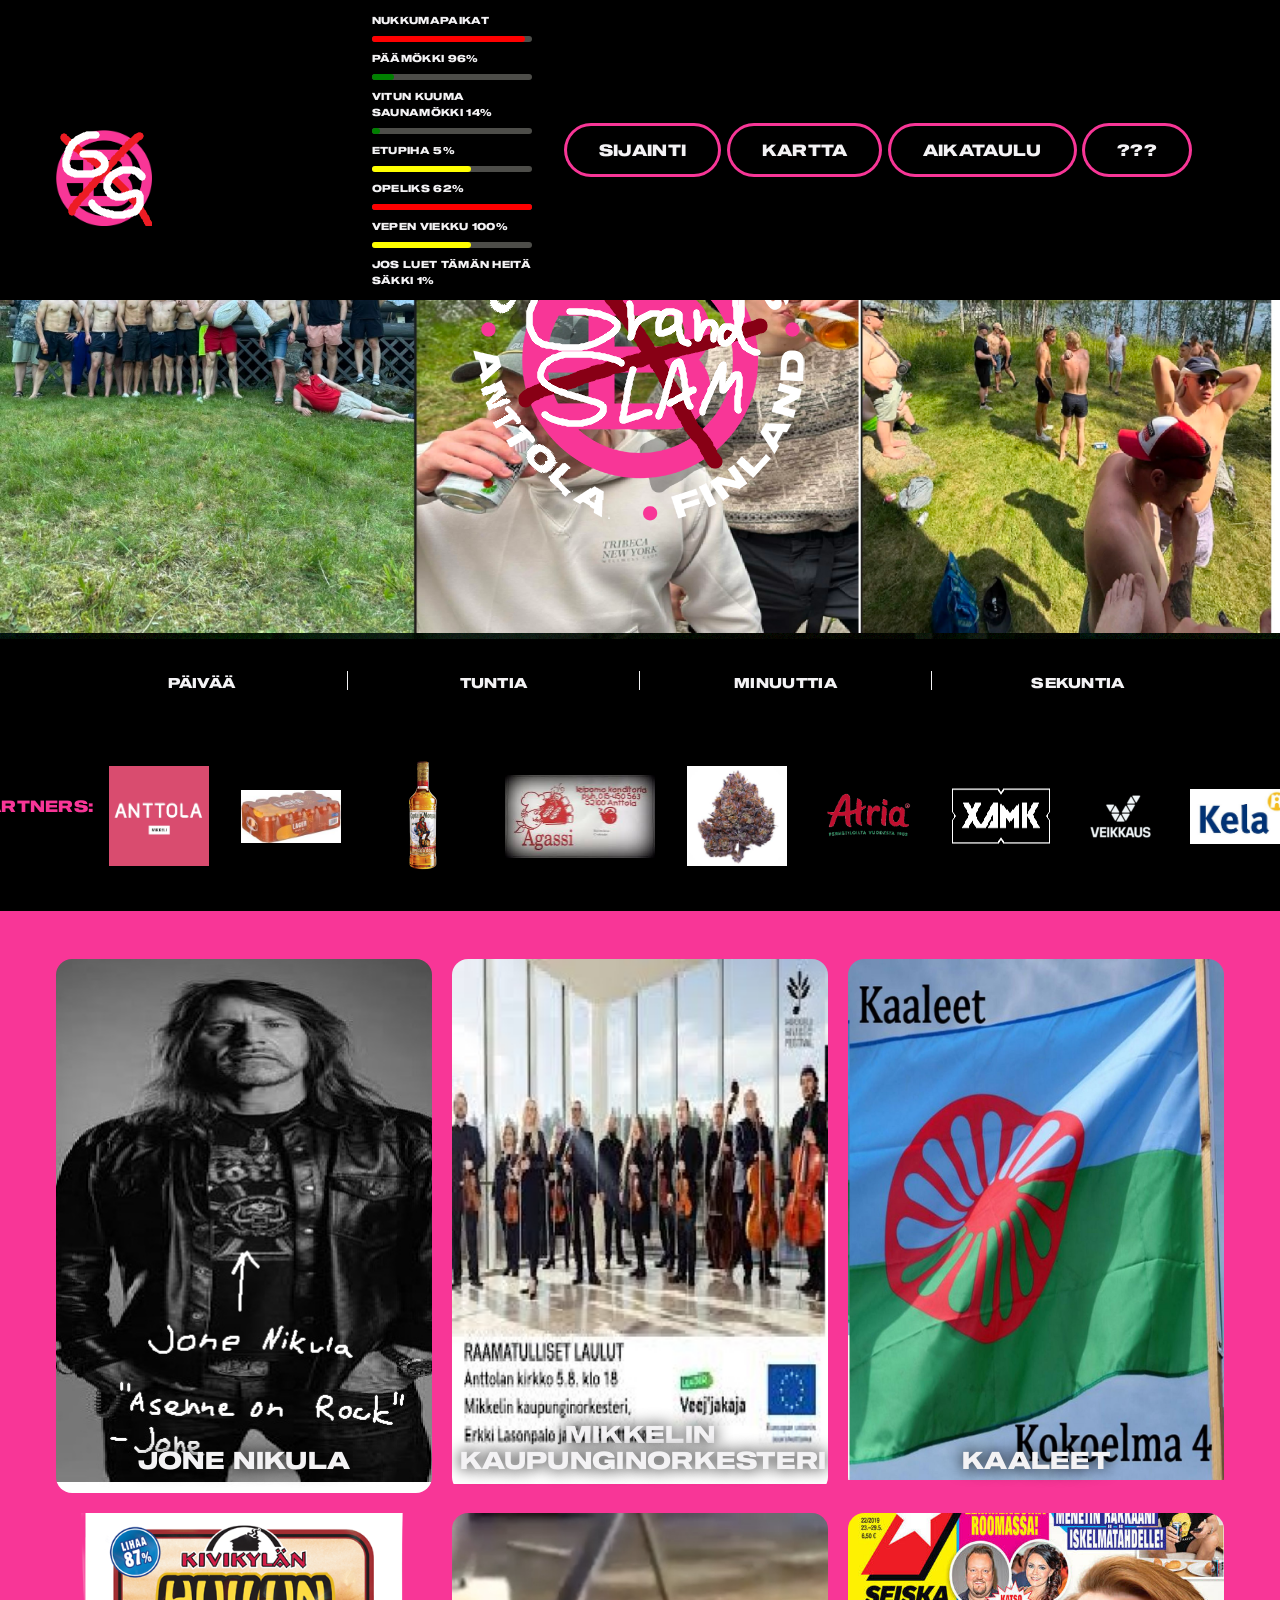
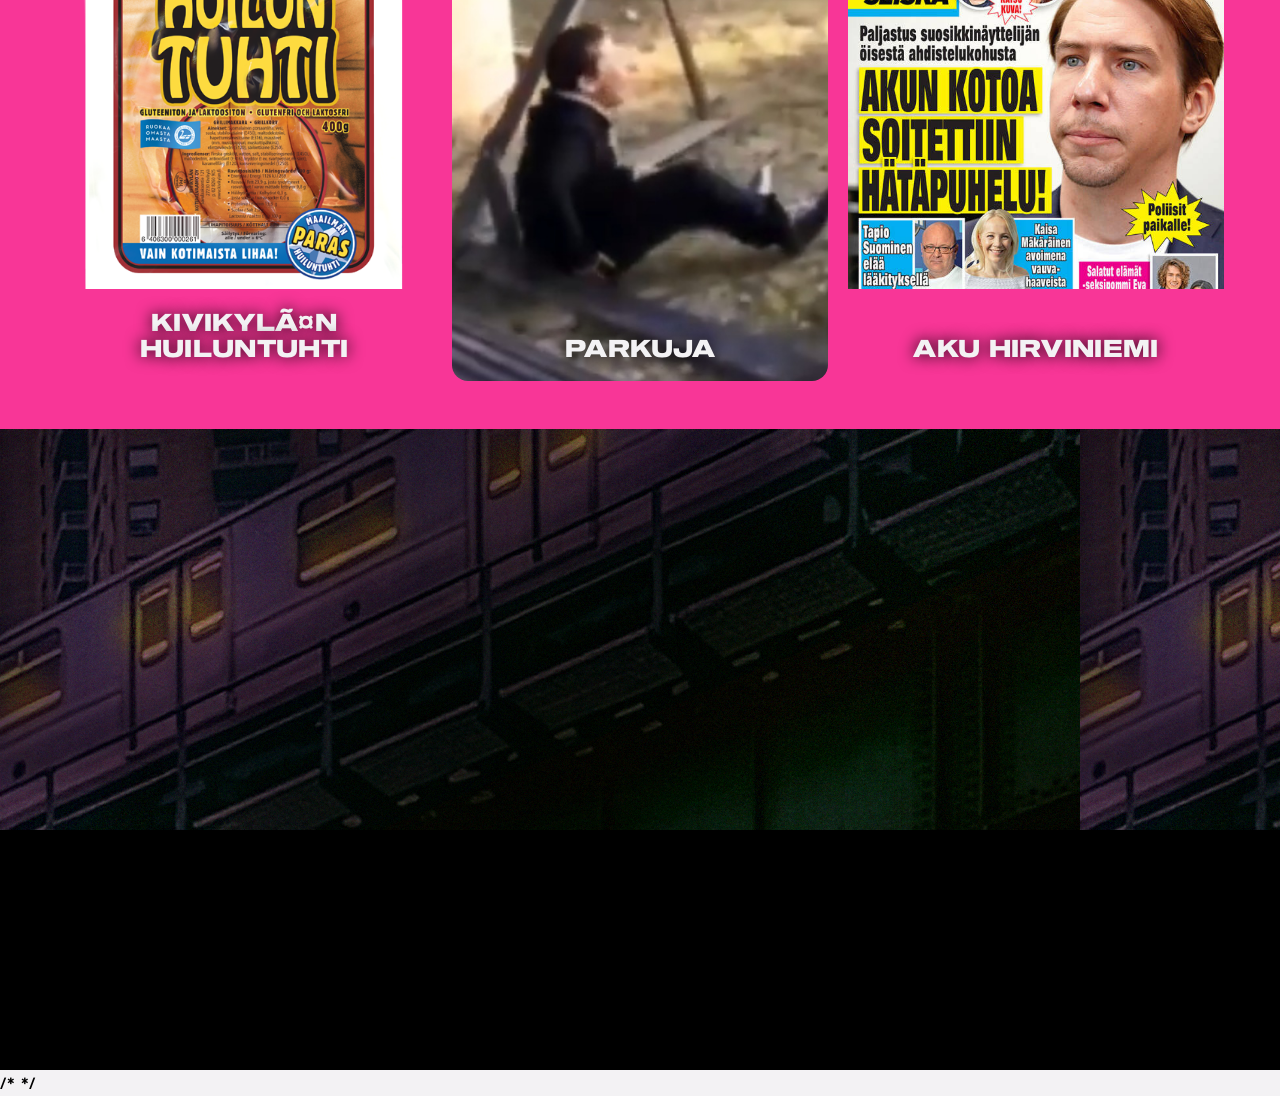
==== commit d1b8f0ae: "Update index.html" ====
--- a/index.html
+++ b/index.html
@@ -263,6 +263,26 @@
     height: auto !important;
     object-fit: contain !important;
   }
+  .ticket-slider {
+    position: relative !important;
+    min-height: 4.2rem !important;
+  }
+  .ticket-slide {
+    position: absolute !important;
+    inset: 0 !important;
+    opacity: 0 !important;
+    transition: opacity 0.8s ease, transform 0.8s ease !important;
+    transform: translateY(16px) !important;
+    pointer-events: none !important;
+  }
+  .ticket-slide.active {
+    opacity: 1 !important;
+    transform: translateY(0) !important;
+    pointer-events: auto !important;
+  }
+  .ticket-slide-inner {
+    min-height: 4.2rem !important;
+  }
 }
 </style>
 </head>
@@ -299,27 +319,50 @@
       <div class="site-header-bottom">
                   <div class="site-header-tickets-slider">
               <div class="ticket-slider-container" aria-hidden="true" tabindex="-1">
+
     <p>Nukkumapaikat</p>
-                <p>PÄÄMÖKKI <span class="">96%</span></p>
+  
     <div class="slick-slider ticket-slider">
+      
                 <div class="ticket-slide">
             <div class="ticket-slide-inner">
               <div class="bar"><span class="bar-red" style="--bar-width: 96%"></span></div>
-              <p>VITUN KUUMA SAUNAMÖKKI <span class="">14%</span></p>
+              <p>Päämökki <span class="">96%</span></p>
             </div>
           </div>
         
                   <div class="ticket-slide">
             <div class="ticket-slide-inner">
               <div class="bar"><span class="bar-green" style="--bar-width: 14%"></span></div>
-              <p>ETUPIHA<span class="">5%</span></p>
+              <p>VITUN KUUMA SAUNAMÖKKI <span class="">14%</span></p>
             </div>
           </div>
-        
+      
                   <div class="ticket-slide">
             <div class="ticket-slide-inner" SIZE>
               <div class="bar"><span class="bar-green" style="--bar-width: 5%"></span></div>
-
+              <p>ETUPIHA<span class=""> 5%</span></p>
+            </div>
+          </div>
+
+          <div class="ticket-slide">
+            <div class="ticket-slide-inner">
+              <div class="bar"><span class="bar-yellow" style="--bar-width: 62%"></span></div>
+              <p>OPELIKS <span class="">62%</span></p>
+            </div>
+          </div>
+
+          <div class="ticket-slide">
+            <div class="ticket-slide-inner">
+              <div class="bar"><span class="bar-red" style="--bar-width: 100%"></span></div>
+              <p>vepen viekku <span class="">100%</span></p>
+            </div>
+          </div>
+
+          <div class="ticket-slide">
+            <div class="ticket-slide-inner">
+              <div class="bar"><span class="bar-yellow" style="--bar-width: 62%"></span></div>
+              <p>jos luet TÄMÄN HEITÄ SÄKKI <span class="">1%</span></p>
             </div>
           </div>
         
@@ -327,9 +370,16 @@
            </div>
             </div>
               <div class="site-header-tickets-link">
-            <a href="https://www.google.com/maps/place/Pekanrannantie+67,+52100+Mikkeli/@61.5657136,27.5701071,478m/data=!3m2!1e3!4b1!4m6!3m5!1s0x469a9d6cb020cabd:0xd25ad9ac4447c7fc!8m2!3d61.5657136!4d27.572682!16s%2Fg%2F11trgvk1x8?entry=ttu&g_ep=EgoyMDI2MDYyMi4wIKXMDSoASAFQAw%3D%3D" class="button is-style-gradient" role="button" target="_self">SIJAINTI</a>          </div>
+            <a href="https://www.google.com/maps/place/Pekanrannantie+67,+52100+Mikkeli/@61.5657136,27.5701071,478m/data=!3m2!1e3!4b1!4m6!3m5!1s0x469a9d6cb020cabd:0xd25ad9ac4447c7fc!8m2!3d61.5657136!4d27.572682!16s%2Fg%2F11trgvk1x8?entry=ttu&g_ep=EgoyMDI2MDYyMi4wIKXMDSoASAFQAw%3D%3D" class="button is-style-gradient" role="button" target="_self">SIJAINTI</a>
+          <a href="images/map.png" class="button is-style-gradient" role="button" target="_self">KARTTA</a>
+          <a href="" class="button is-style-gradient" role="button" target="_self">AIKATAULU</a>
+          <a href="games.html" class="button is-style-gradient" role="button" target="_self">???</a>
+          </div>
+            
                 <div class="menu-container">
+                  
             <span class="screen-reader-text">Menu</span>
+            
           </button>
           <div id="site-header-menu" class="site-header-menu">
             <nav id="site-navigation" class="main-navigation" role="navigation" aria-label="Main menu">
@@ -384,7 +434,7 @@
       <div id="countdown" data-time="2026-08-07T13:00:00+03:00">
         <div>
           <span class="days time"></span>
-          <span class="label">Päivää</span>
+          <span class="label">PÄIVÄÄ</span>
         </div>
         <div>
           <span class="hours time"></span>
@@ -532,7 +582,7 @@
 
     
     <header class="entry-header">
-              <h3 class="entry-title">kivikylän huiluntuhti</h3>
+              <h3 class="entry-title">kivikylÃ¤n huiluntuhti</h3>
           </header><!-- .entry-header -->
 
     
@@ -643,4 +693,18 @@
 
 
 
-</body></html>+<script>
+  (function() {
+    const slides = Array.from(document.querySelectorAll('.ticket-slider .ticket-slide'));
+    if (!slides.length) return;
+    let current = 0;
+    slides.forEach((slide, index) => {
+      slide.classList.toggle('active', index === 0);
+    });
+    setInterval(() => {
+      slides[current].classList.remove('active');
+      current = (current + 1) % slides.length;
+      slides[current].classList.add('active');
+    }, 3000);
+  })();
+</script></body></html>
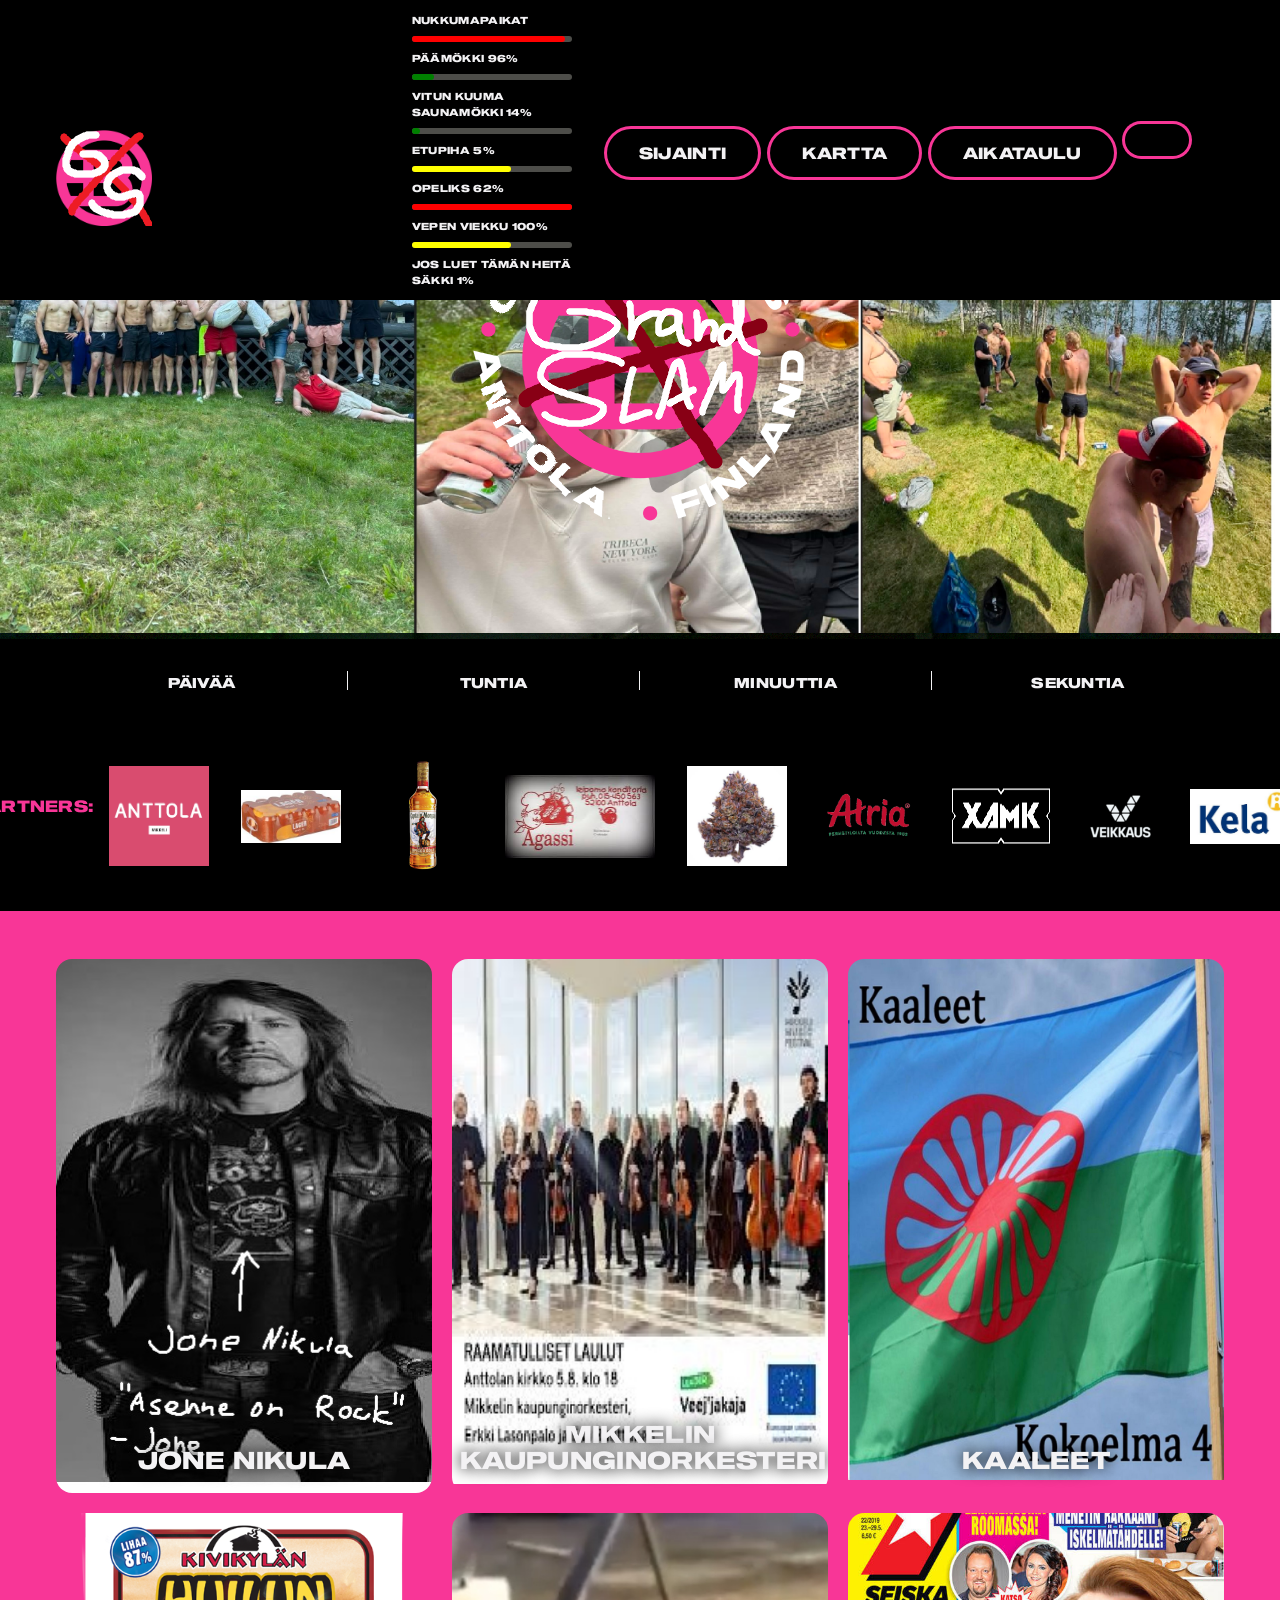
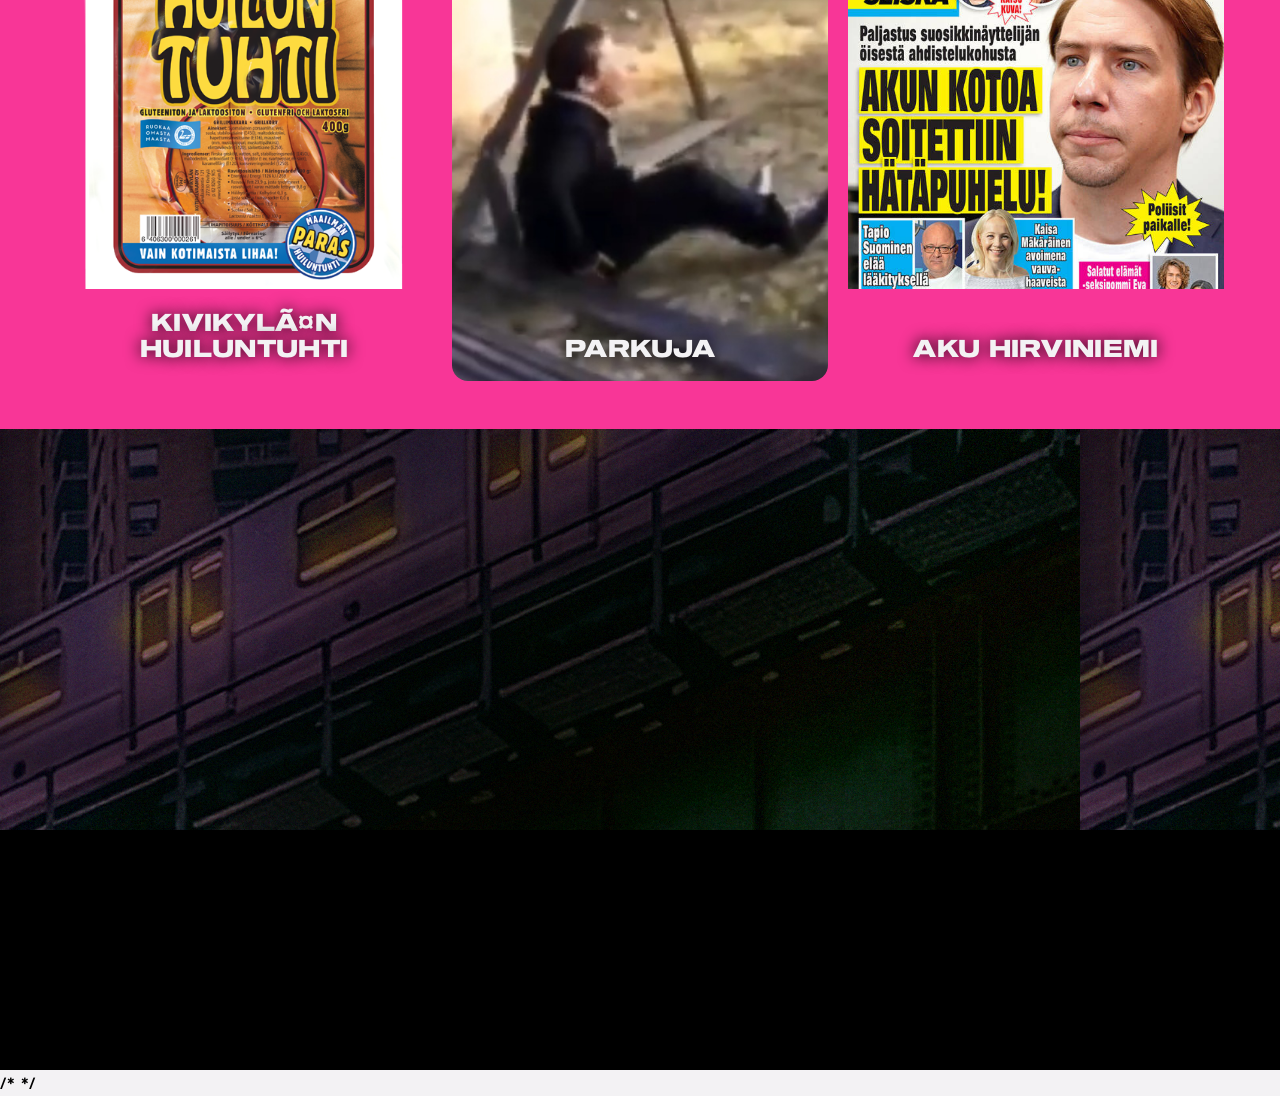
==== commit 52c8bebf: "Update index.html" ====
--- a/index.html
+++ b/index.html
@@ -24,6 +24,7 @@
   const hoursEl = countdown.querySelector(".hours");
   const minutesEl = countdown.querySelector(".minutes");
   const secondsEl = countdown.querySelector(".seconds");
+  
 
   function update() {
     const now = new Date().getTime();
@@ -373,7 +374,92 @@
             <a href="https://www.google.com/maps/place/Pekanrannantie+67,+52100+Mikkeli/@61.5657136,27.5701071,478m/data=!3m2!1e3!4b1!4m6!3m5!1s0x469a9d6cb020cabd:0xd25ad9ac4447c7fc!8m2!3d61.5657136!4d27.572682!16s%2Fg%2F11trgvk1x8?entry=ttu&g_ep=EgoyMDI2MDYyMi4wIKXMDSoASAFQAw%3D%3D" class="button is-style-gradient" role="button" target="_self">SIJAINTI</a>
           <a href="images/map.png" class="button is-style-gradient" role="button" target="_self">KARTTA</a>
           <a href="" class="button is-style-gradient" role="button" target="_self">AIKATAULU</a>
-          <a href="games.html" class="button is-style-gradient" role="button" target="_self">???</a>
+          <a href="#" id="myButton" class="button is-style-gradient" role="button" target="_self"></a>
+
+          
+<div id="toast1" style="
+  display:none;
+  position: fixed;
+  bottom: 30px;
+  left: 50%;
+  transform: translateX(-50%);
+  background: #222;
+  color: #fff;
+  padding: 14px 22px;
+  border-radius: 8px;
+  font-size: 15px;
+  max-width: 90%;
+  text-align: center;
+  box-shadow: 0 4px 12px rgba(0,0,0,0.3);
+  z-index: 9999;
+  transition: opacity 0.4s ease;
+  opacity: 0;
+">
+  JARRR, MIKÄ LIE TUOLLA HORISONTISSA PURJEHTII... JATKA PAINELEMISTA NIIN EHKÄ SE PALJASTUU!
+</div>
+
+<div id="toast2" style="
+  display:none;
+  position: fixed;
+  bottom: 30px;
+  left: 50%;
+  transform: translateX(-50%);
+  background: #222;
+  color: #fff;
+  padding: 14px 22px;
+  border-radius: 8px;
+  font-size: 15px;
+  max-width: 90%;
+  text-align: center;
+  box-shadow: 0 4px 12px rgba(0,0,0,0.3);
+  z-index: 9999;
+  transition: opacity 0.4s ease;
+  opacity: 0;
+">
+  JARRR, MÄÄRÄTÖN PAINELEMINEN PALJASTAA SALAISUUKSIA! JATKA PAINELEMISTA NIIN EHKÄ SE PALJASTUU!
+</div>
+
+<script>
+  let timesClicked = 0;
+
+  const secretButton = document.getElementById('myButton');
+  const toast1 = document.getElementById('toast1');
+  const toast2 = document.getElementById('toast2');
+
+  function showToast(toast) {
+    toast.style.display = 'block';
+    requestAnimationFrame(() => {
+      toast.style.opacity = '1';
+    });
+
+    setTimeout(() => {
+      toast.style.opacity = '0';
+      setTimeout(() => {
+        toast.style.display = 'none';
+      }, 400);
+    }, 4000);
+  }
+
+
+  secretButton.addEventListener('click', function(e) {
+    e.preventDefault();
+    timesClicked++;
+    secretButton.textContent = timesClicked;
+
+    if (timesClicked === 1) {
+      showToast(toast1);
+    }
+
+        if (timesClicked === 1500) {
+      showToast(toast2);
+    }
+
+
+    if (timesClicked === 3000) {
+      window.open('images/secret.png', '_blank');
+    }
+  });
+</script>
           </div>
             
                 <div class="menu-container">
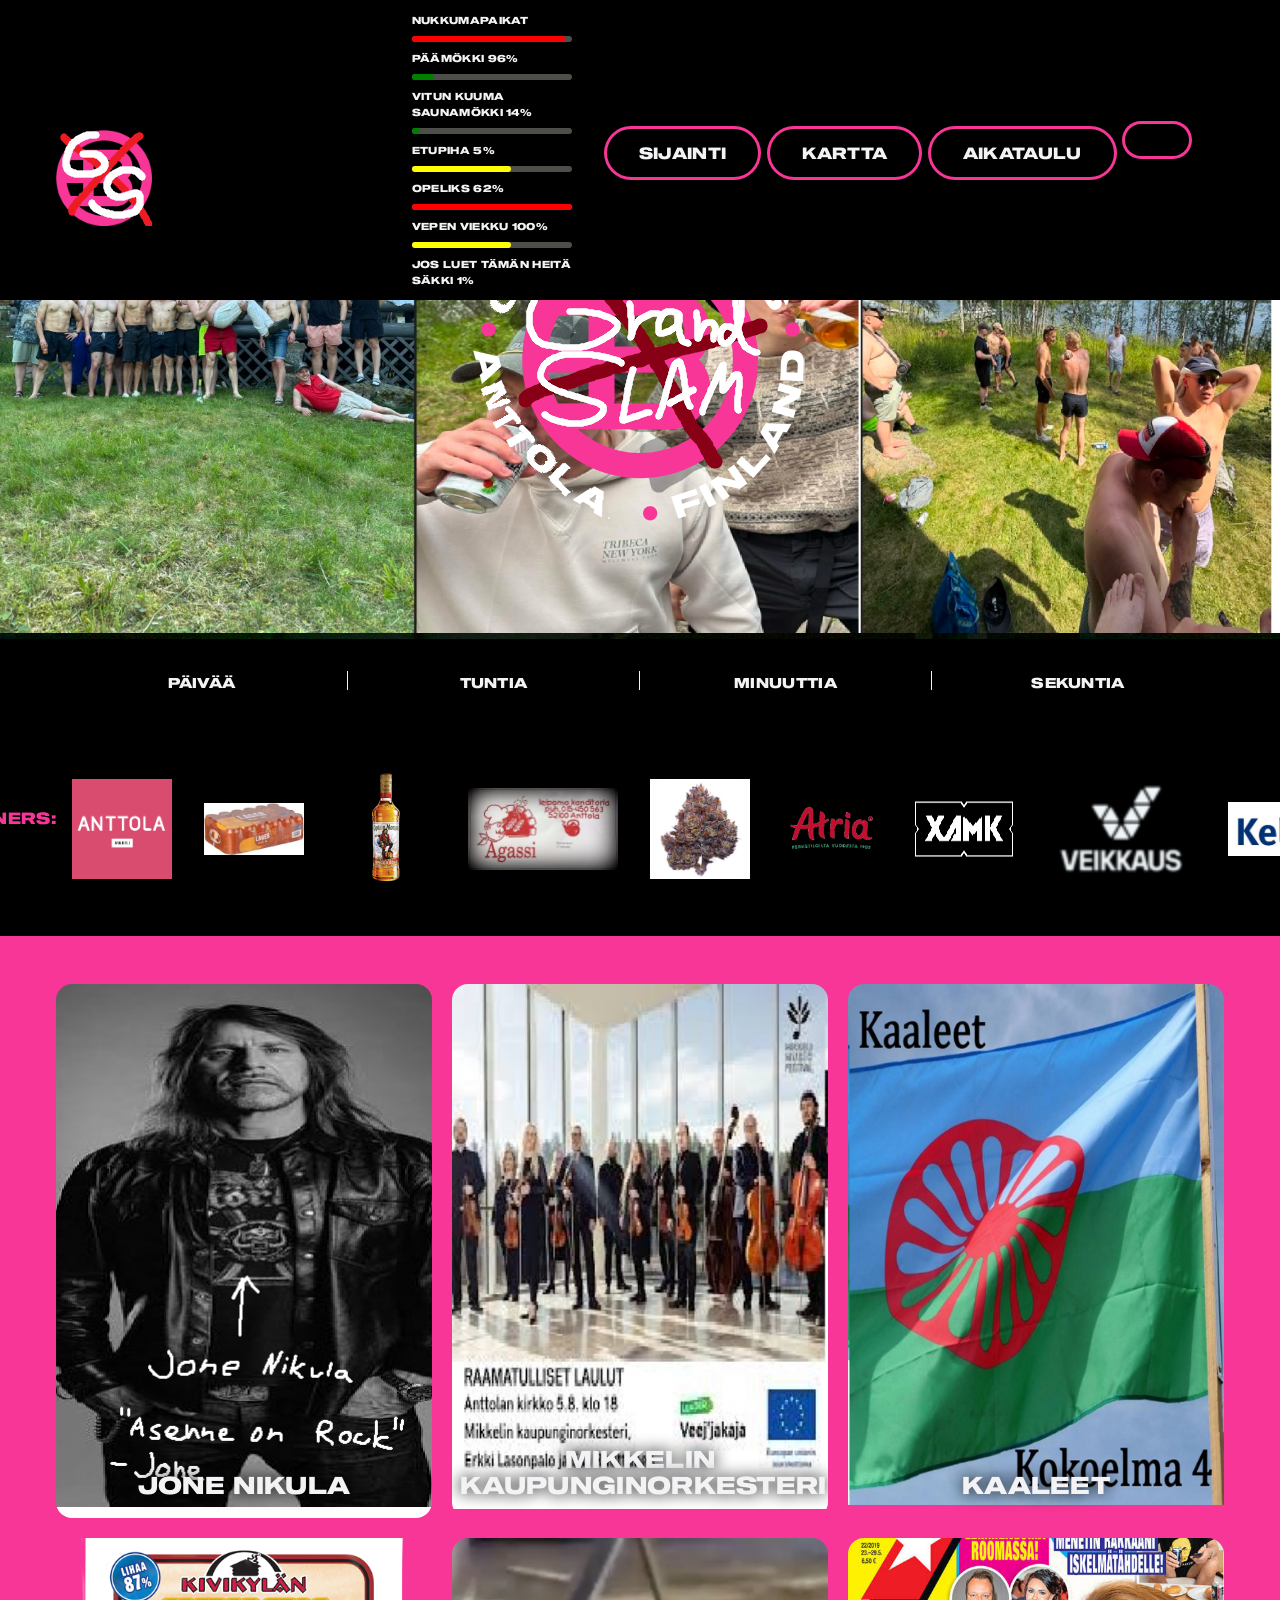
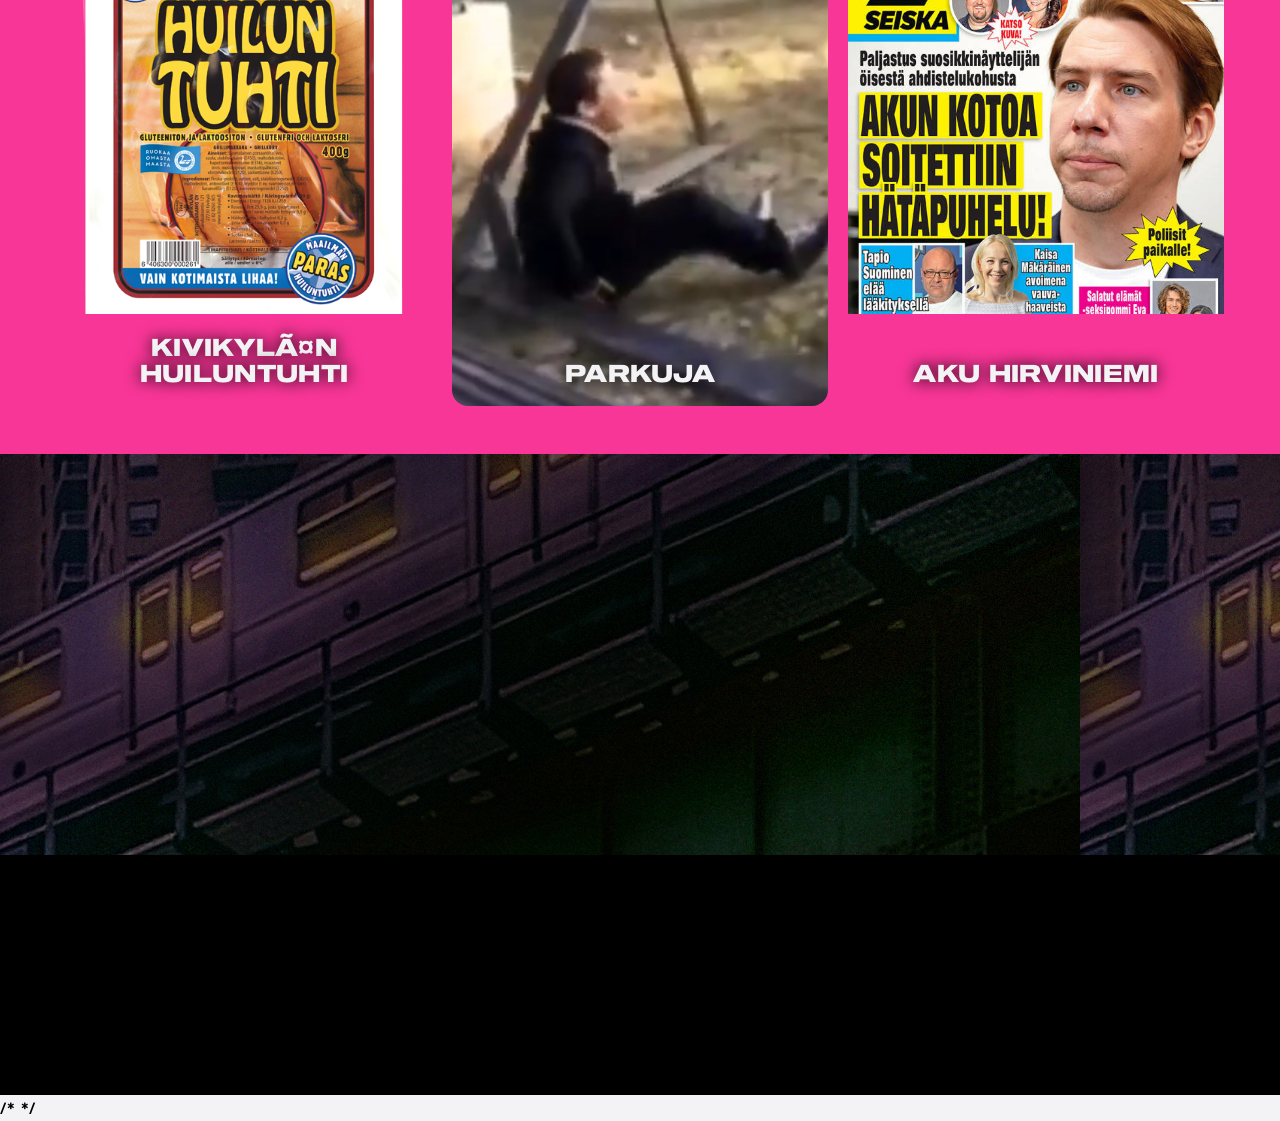
==== commit 42a2fd07: "Update index.html" ====
--- a/index.html
+++ b/index.html
@@ -579,8 +579,8 @@
                     <img loading="lazy" decoding="async" width="100" height="58" src="images/xamk_logo_tiivis_kehys_valkoinen-100x41.png" class="logo" alt="SNEAK" sizes="auto, (max-width: 100px) 100vw, 100px">                  </a>
                 </div>
                                               <div class="partner">
-                  <a href="https://www.peluuri.fi/hae-apua/kiireellinen-apu">
-                    <img loading="lazy" decoding="async" width="75" height="75" src="images/Nimeton-malli-10-75x75.png" class="logo" alt="VEIKKAUS" >                  </a>
+                  <a href="games.html">
+                    <img loading="lazy" decoding="async" width="150" height="150" src="images/Nimeton-malli-10-75x75.png" class="logo" alt="VEIKKAUS" >                  </a>
                 </div>
                                               <div class="partner">
                   <a href="https://www.kela.fi/henkiloasiakkaat">
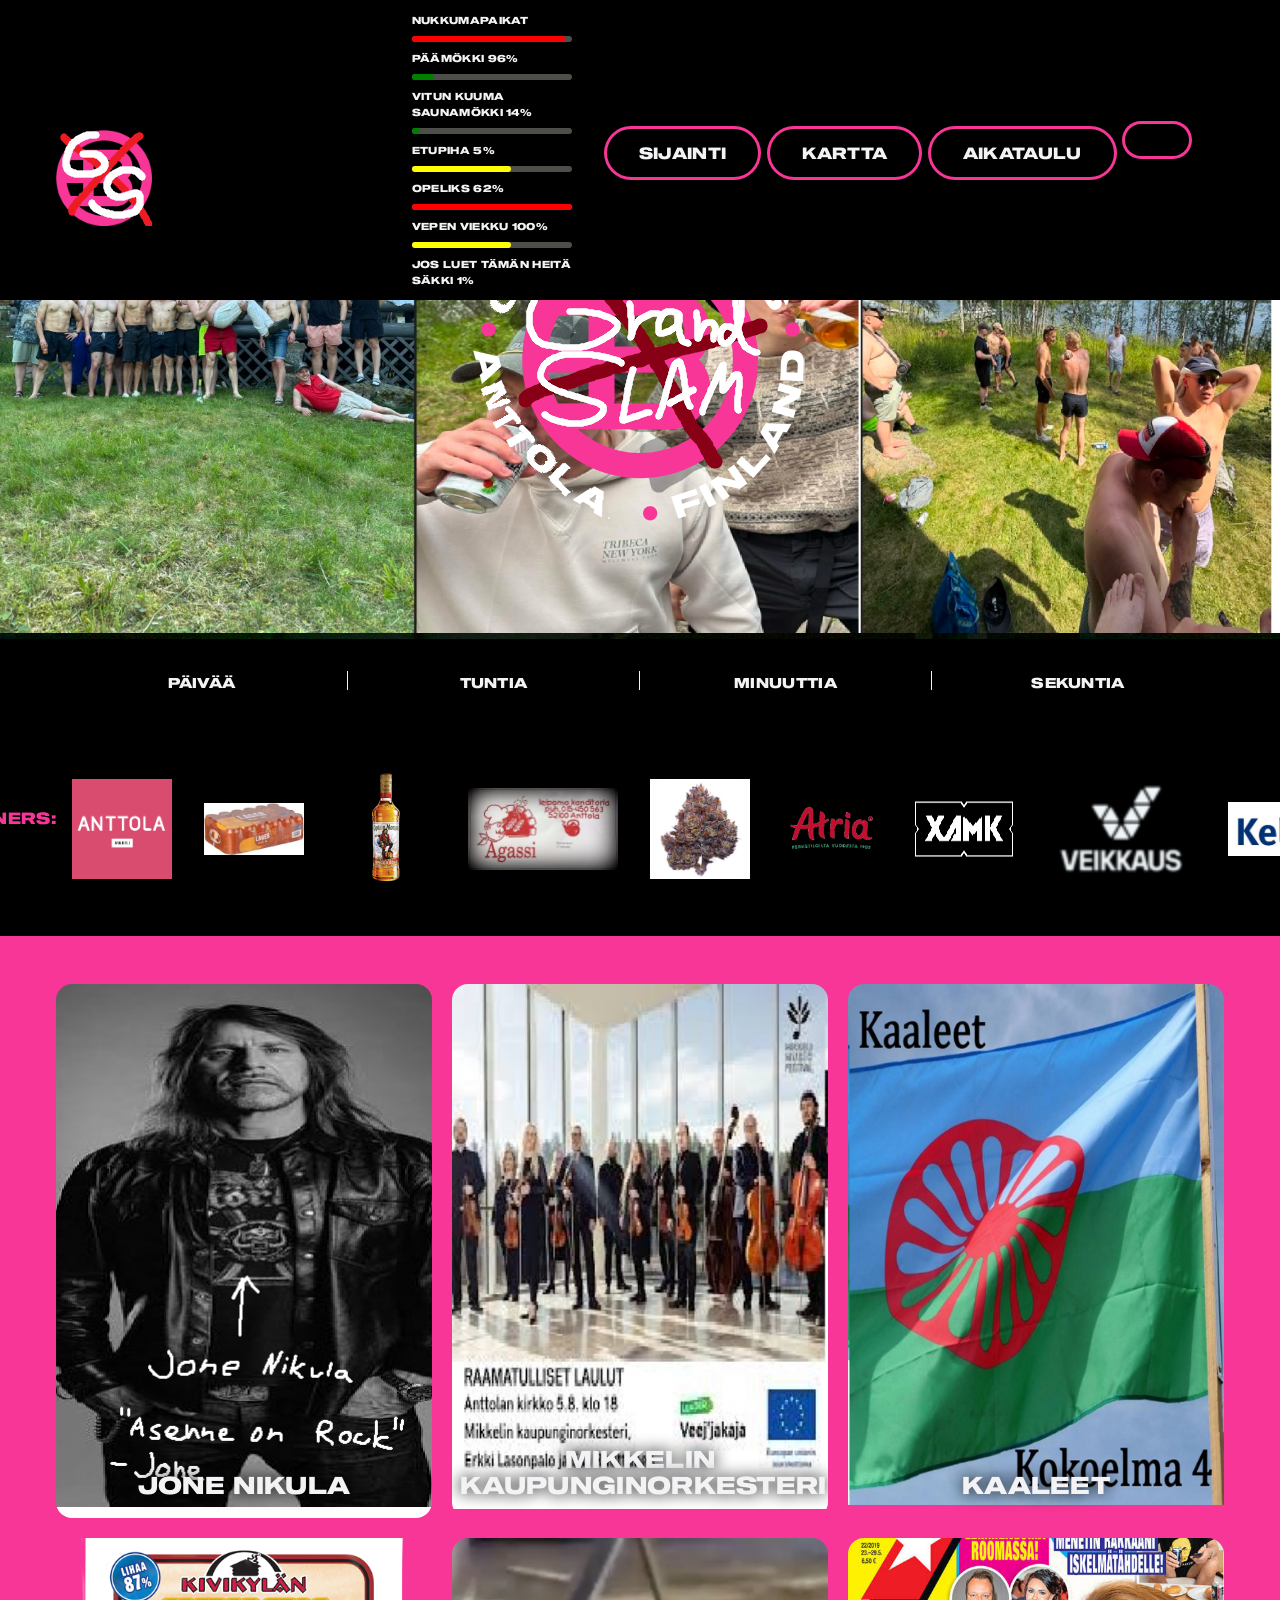
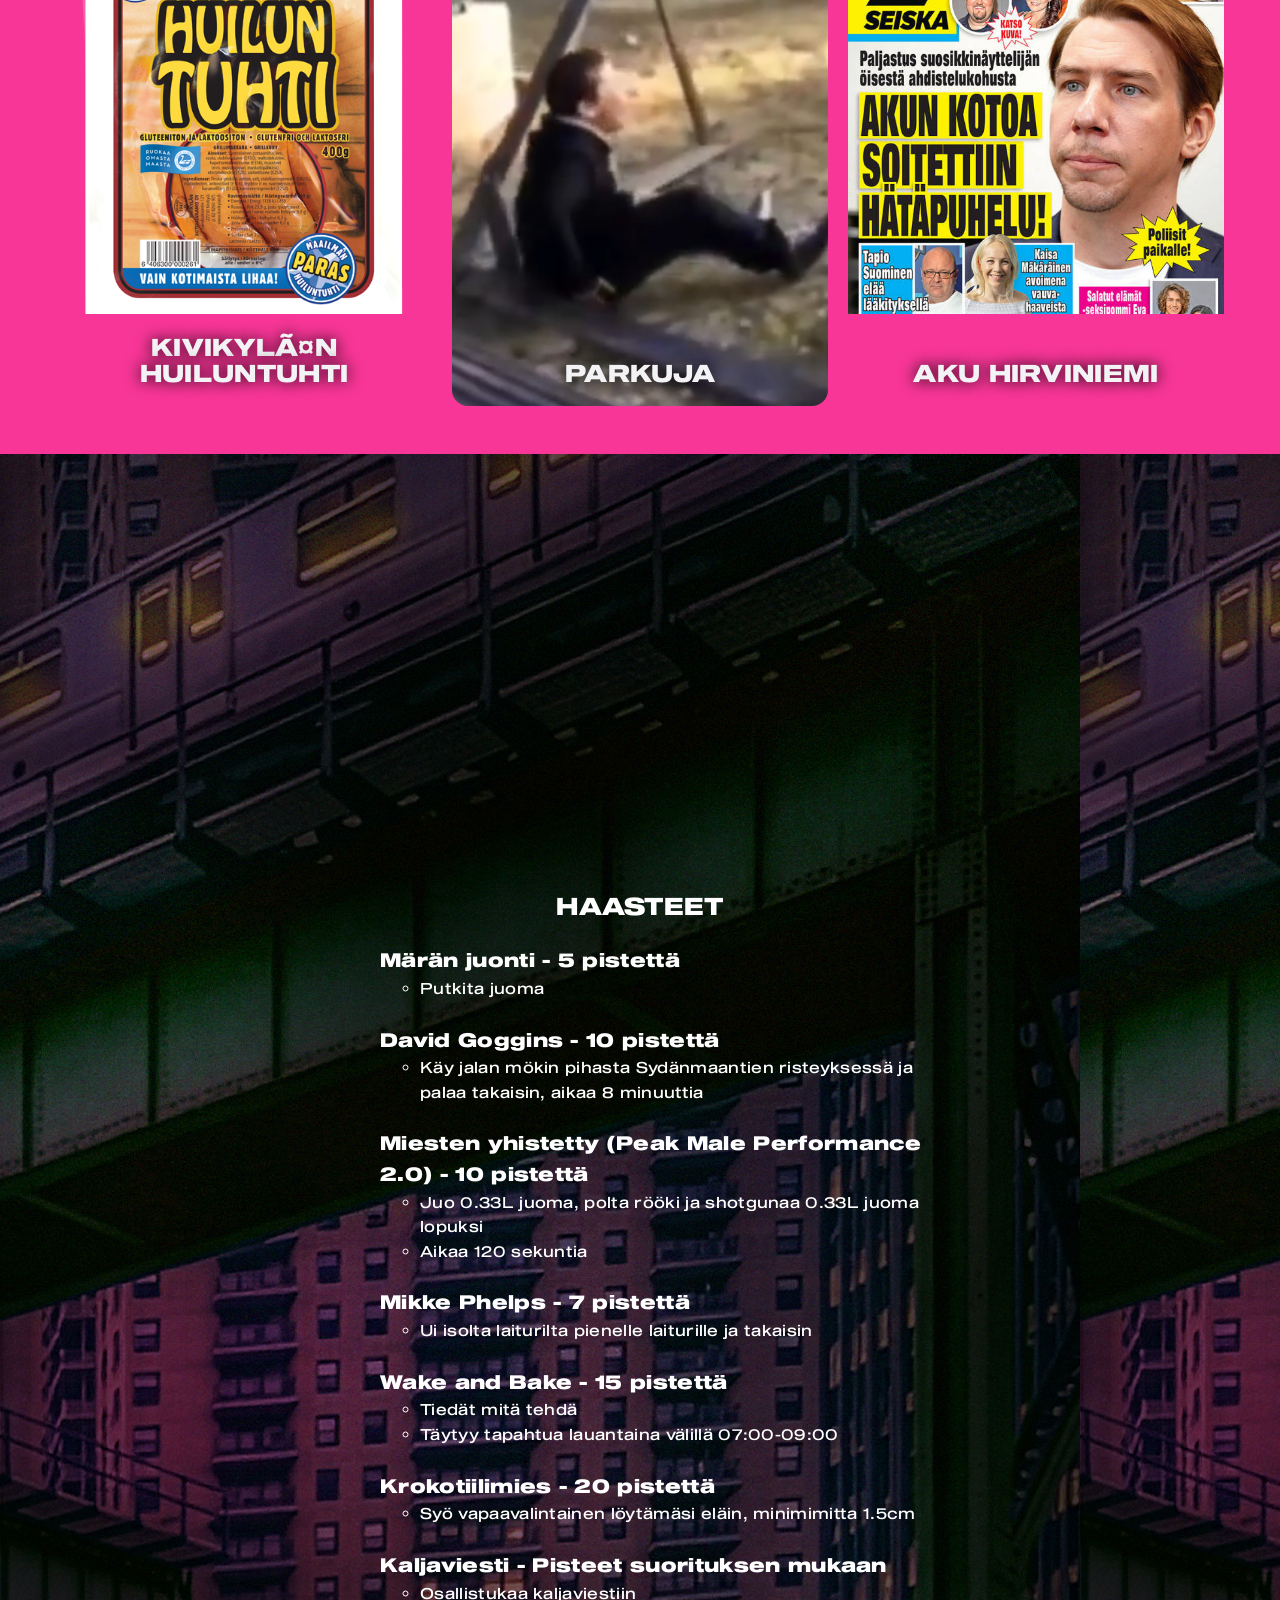
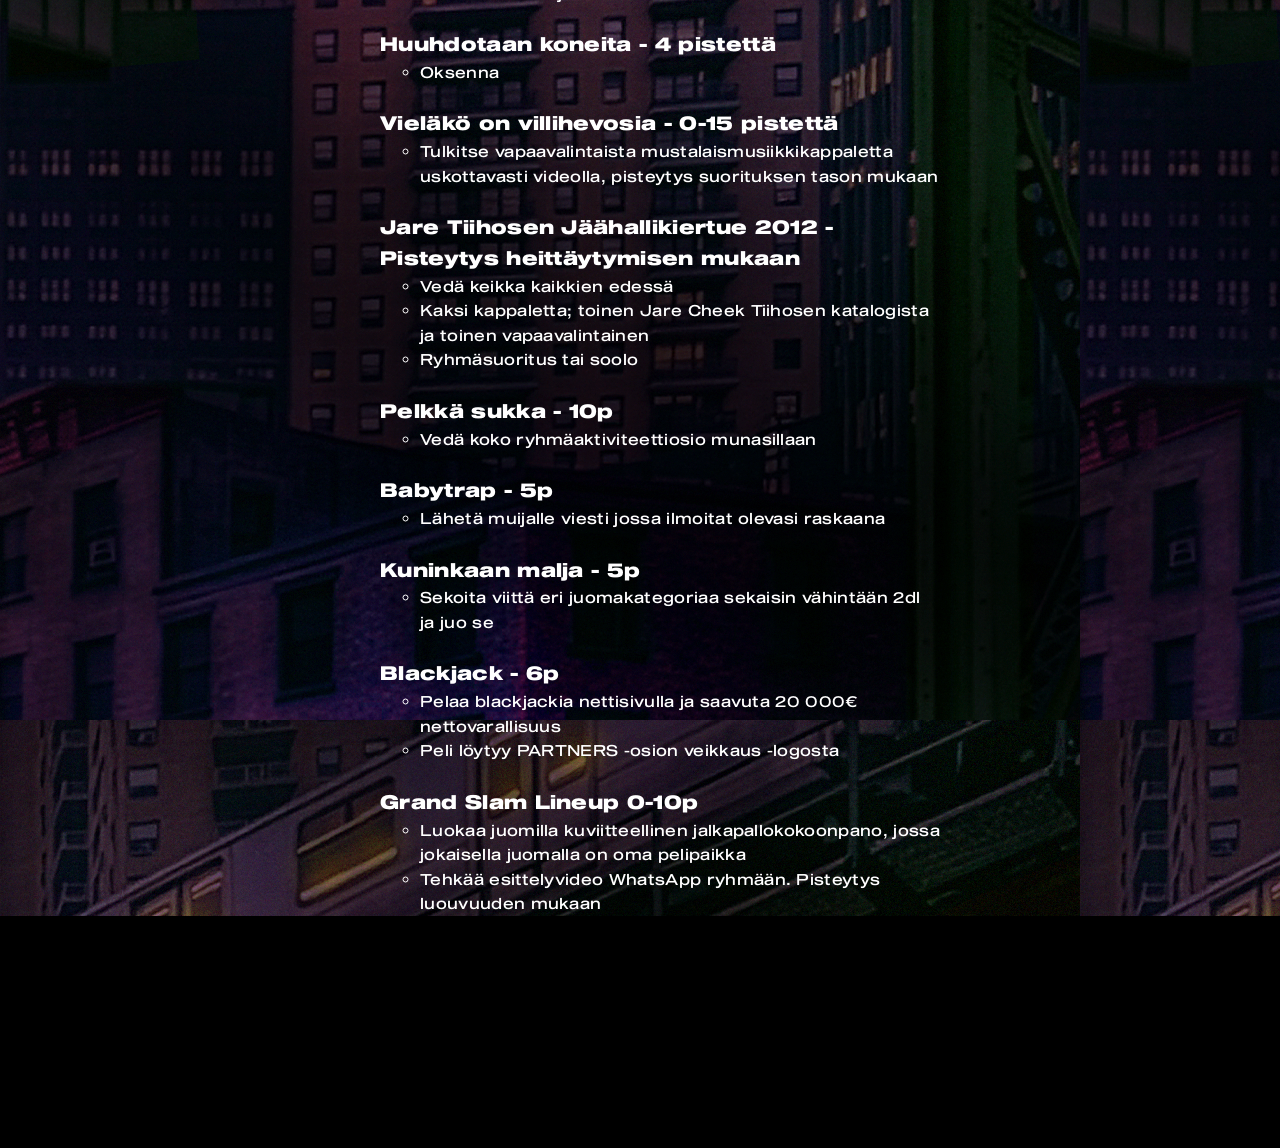
==== commit 74e75fa5: "Update index.html" ====
--- a/index.html
+++ b/index.html
@@ -203,7 +203,7 @@
   #content {
     padding-top: 0 !important;
     margin-top: 0 !important;
-    padding-bottom: 12rem !important;
+
   }
 
   .entry-content.main-content {
@@ -301,7 +301,7 @@
         <div class="site-branding">
           <p class="site-title">
             <a href="https://www.youtube.com/watch?v=xcwjaJ6MIwY" rel="home">
-
+              
               
 <svg width="221" height="56" viewBox="0 0 221 56" fill="none" xmlns="http://www.w3.org/2000/svg">
 <g clip-path="url(#clip0_446_1989)">
@@ -322,7 +322,7 @@
               <div class="ticket-slider-container" aria-hidden="true" tabindex="-1">
 
     <p>Nukkumapaikat</p>
-  
+                
     <div class="slick-slider ticket-slider">
       
                 <div class="ticket-slide">
@@ -369,8 +369,11 @@
         
             </div>
            </div>
+           
             </div>
+            
               <div class="site-header-tickets-link">
+                
             <a href="https://www.google.com/maps/place/Pekanrannantie+67,+52100+Mikkeli/@61.5657136,27.5701071,478m/data=!3m2!1e3!4b1!4m6!3m5!1s0x469a9d6cb020cabd:0xd25ad9ac4447c7fc!8m2!3d61.5657136!4d27.572682!16s%2Fg%2F11trgvk1x8?entry=ttu&g_ep=EgoyMDI2MDYyMi4wIKXMDSoASAFQAw%3D%3D" class="button is-style-gradient" role="button" target="_self">SIJAINTI</a>
           <a href="images/map.png" class="button is-style-gradient" role="button" target="_self">KARTTA</a>
           <a href="" class="button is-style-gradient" role="button" target="_self">AIKATAULU</a>
@@ -728,17 +731,149 @@
 
 <figure class="wp-block-embed is-type-rich is-provider-spotify wp-block-embed-spotify wp-embed-aspect-21-9 wp-has-aspect-ratio"><div class="wp-block-embed__wrapper">
 <iframe data-testid="embed-iframe" style="border-radius:12px" src="https://open.spotify.com/embed/playlist/1Rkf7r8ht5D3YqBMM9wGTs?utm_source=generator" width="100%" height="352" frameBorder="0" allowfullscreen="" allow="autoplay; clipboard-write; encrypted-media; fullscreen; picture-in-picture" loading="lazy"></iframe></div></figure>
-      </div><!-- .entry-content -->
+<div class="haasteet" style="max-width: 700px; margin: 0 auto; padding: 0 20px;">
+  <h2 style="color: #FFFFFF; font-family: 'Shapiro-85SuperHeavyWide', sans-serif; font-size: 1.5em; text-align: center;">Haasteet</h2>
+
+  <ul style="list-style-type: circle; margin: 0 auto 24px; max-width: 600px; color: #FFFFFF; font-family: 'Shapiro-85SuperHeavyWide', sans-serif; font-size: 1.2em; word-wrap: break-word; overflow-wrap: break-word;">
+    Märän juonti - 5 pistettä
+    <li style="font-size: 0.8em; color: #FFFFFF; font-family: 'Shapiro-45WelterWide', sans-serif; margin-left: 40px; word-wrap: break-word; overflow-wrap: break-word;">
+      Putkita juoma
+    </li>
+  </ul>
+
+  <ul style="list-style-type: circle; margin: 0 auto 24px; max-width: 600px; color: #FFFFFF; font-family: 'Shapiro-85SuperHeavyWide', sans-serif; font-size: 1.2em; word-wrap: break-word; overflow-wrap: break-word;">
+    David Goggins - 10 pistettä
+    <li style="font-size: 0.8em; color: #FFFFFF; font-family: 'Shapiro-45WelterWide', sans-serif; margin-left: 40px; word-wrap: break-word; overflow-wrap: break-word;">
+      Käy jalan mökin pihasta Sydänmaantien risteyksessä ja palaa takaisin, aikaa 8 minuuttia
+    </li>
+  </ul>
+
+  <ul style="list-style-type: circle; margin: 0 auto 24px; max-width: 600px; color: #FFFFFF; font-family: 'Shapiro-85SuperHeavyWide', sans-serif; font-size: 1.2em; word-wrap: break-word; overflow-wrap: break-word;">
+    Miesten yhistetty (Peak Male Performance 2.0) - 10 pistettä
+    <li style="font-size: 0.8em; color: #FFFFFF; font-family: 'Shapiro-45WelterWide', sans-serif; margin-left: 40px; word-wrap: break-word; overflow-wrap: break-word;">
+      Juo 0.33L juoma, polta rööki ja shotgunaa 0.33L juoma lopuksi
+    </li>
+    <li style="font-size: 0.8em; color: #FFFFFF; font-family: 'Shapiro-45WelterWide', sans-serif; margin-left: 40px; word-wrap: break-word; overflow-wrap: break-word;">
+      Aikaa 120 sekuntia
+    </li>
+  </ul>
+
+  <ul style="list-style-type: circle; margin: 0 auto 24px; max-width: 600px; color: #FFFFFF; font-family: 'Shapiro-85SuperHeavyWide', sans-serif; font-size: 1.2em; word-wrap: break-word; overflow-wrap: break-word;">
+    Mikke Phelps - 7 pistettä
+    <li style="font-size: 0.8em; color: #FFFFFF; font-family: 'Shapiro-45WelterWide', sans-serif; margin-left: 40px; word-wrap: break-word; overflow-wrap: break-word;">
+      Ui isolta laiturilta pienelle laiturille ja takaisin
+    </li>
+  </ul>
+
+  <ul style="list-style-type: circle; margin: 0 auto 24px; max-width: 600px; color: #FFFFFF; font-family: 'Shapiro-85SuperHeavyWide', sans-serif; font-size: 1.2em; word-wrap: break-word; overflow-wrap: break-word;">
+    Wake and Bake - 15 pistettä
+    <li style="font-size: 0.8em; color: #FFFFFF; font-family: 'Shapiro-45WelterWide', sans-serif; margin-left: 40px; word-wrap: break-word; overflow-wrap: break-word;">
+      Tiedät mitä tehdä
+    </li>
+    <li style="font-size: 0.8em; color: #FFFFFF; font-family: 'Shapiro-45WelterWide', sans-serif; margin-left: 40px; word-wrap: break-word; overflow-wrap: break-word;">
+      Täytyy tapahtua lauantaina välillä 07:00-09:00
+    </li>
+  </ul>
+
+  <ul style="list-style-type: circle; margin: 0 auto 24px; max-width: 600px; color: #FFFFFF; font-family: 'Shapiro-85SuperHeavyWide', sans-serif; font-size: 1.2em; word-wrap: break-word; overflow-wrap: break-word;">
+    Krokotiilimies - 20 pistettä
+    <li style="font-size: 0.8em; color: #FFFFFF; font-family: 'Shapiro-45WelterWide', sans-serif; margin-left: 40px; word-wrap: break-word; overflow-wrap: break-word;">
+      Syö vapaavalintainen löytämäsi eläin, minimimitta 1.5cm
+    </li>
+  </ul>
+
+  <ul style="list-style-type: circle; margin: 0 auto 24px; max-width: 600px; color: #FFFFFF; font-family: 'Shapiro-85SuperHeavyWide', sans-serif; font-size: 1.2em; word-wrap: break-word; overflow-wrap: break-word;">
+    Kaljaviesti - Pisteet suorituksen mukaan
+    <li style="font-size: 0.8em; color: #FFFFFF; font-family: 'Shapiro-45WelterWide', sans-serif; margin-left: 40px; word-wrap: break-word; overflow-wrap: break-word;">
+      Osallistukaa kaljaviestiin
+    </li>
+  </ul>
+
+  <ul style="list-style-type: circle; margin: 0 auto 24px; max-width: 600px; color: #FFFFFF; font-family: 'Shapiro-85SuperHeavyWide', sans-serif; font-size: 1.2em; word-wrap: break-word; overflow-wrap: break-word;">
+    Huuhdotaan koneita - 4 pistettä
+    <li style="font-size: 0.8em; color: #FFFFFF; font-family: 'Shapiro-45WelterWide', sans-serif; margin-left: 40px; word-wrap: break-word; overflow-wrap: break-word;">
+      Oksenna
+    </li>
+  </ul>
+
+  <ul style="list-style-type: circle; margin: 0 auto 24px; max-width: 600px; color: #FFFFFF; font-family: 'Shapiro-85SuperHeavyWide', sans-serif; font-size: 1.2em; word-wrap: break-word; overflow-wrap: break-word;">
+    Vieläkö on villihevosia - 0-15 pistettä
+    <li style="font-size: 0.8em; color: #FFFFFF; font-family: 'Shapiro-45WelterWide', sans-serif; margin-left: 40px; word-wrap: break-word; overflow-wrap: break-word;">
+      Tulkitse vapaavalintaista mustalaismusiikkikappaletta uskottavasti videolla, pisteytys suorituksen tason mukaan
+    </li>
+  </ul>
+
+  <ul style="list-style-type: circle; margin: 0 auto 24px; max-width: 600px; color: #FFFFFF; font-family: 'Shapiro-85SuperHeavyWide', sans-serif; font-size: 1.2em; word-wrap: break-word; overflow-wrap: break-word;">
+    Jare Tiihosen Jäähallikiertue 2012 - Pisteytys heittäytymisen mukaan
+    <li style="font-size: 0.8em; color: #FFFFFF; font-family: 'Shapiro-45WelterWide', sans-serif; margin-left: 40px; word-wrap: break-word; overflow-wrap: break-word;">
+      Vedä keikka kaikkien edessä
+    </li>
+    <li style="font-size: 0.8em; color: #FFFFFF; font-family: 'Shapiro-45WelterWide', sans-serif; margin-left: 40px; word-wrap: break-word; overflow-wrap: break-word;">
+      Kaksi kappaletta; toinen Jare Cheek Tiihosen katalogista ja toinen vapaavalintainen
+    </li>
+    <li style="font-size: 0.8em; color: #FFFFFF; font-family: 'Shapiro-45WelterWide', sans-serif; margin-left: 40px; word-wrap: break-word; overflow-wrap: break-word;">
+      Ryhmäsuoritus tai soolo
+    </li>
+  </ul>
+
+  <ul style="list-style-type: circle; margin: 0 auto 24px; max-width: 600px; color: #FFFFFF; font-family: 'Shapiro-85SuperHeavyWide', sans-serif; font-size: 1.2em; word-wrap: break-word; overflow-wrap: break-word;">
+    Pelkkä sukka - 10p
+    <li style="font-size: 0.8em; color: #FFFFFF; font-family: 'Shapiro-45WelterWide', sans-serif; margin-left: 40px; word-wrap: break-word; overflow-wrap: break-word;">
+      Vedä koko ryhmäaktiviteettiosio munasillaan
+    </li>
+  </ul>
+
+  <ul style="list-style-type: circle; margin: 0 auto 24px; max-width: 600px; color: #FFFFFF; font-family: 'Shapiro-85SuperHeavyWide', sans-serif; font-size: 1.2em; word-wrap: break-word; overflow-wrap: break-word;">
+    Babytrap - 5p
+    <li style="font-size: 0.8em; color: #FFFFFF; font-family: 'Shapiro-45WelterWide', sans-serif; margin-left: 40px; word-wrap: break-word; overflow-wrap: break-word;">
+      Lähetä muijalle viesti jossa ilmoitat olevasi raskaana
+    </li>
+  </ul>
+
+  <ul style="list-style-type: circle; margin: 0 auto 24px; max-width: 600px; color: #FFFFFF; font-family: 'Shapiro-85SuperHeavyWide', sans-serif; font-size: 1.2em; word-wrap: break-word; overflow-wrap: break-word;">
+    Kuninkaan malja - 5p
+    <li style="font-size: 0.8em; color: #FFFFFF; font-family: 'Shapiro-45WelterWide', sans-serif; margin-left: 40px; word-wrap: break-word; overflow-wrap: break-word;">
+      Sekoita viittä eri juomakategoriaa sekaisin vähintään 2dl ja juo se
+    </li>
+  </ul>
+
+  <ul style="list-style-type: circle; margin: 0 auto 24px; max-width: 600px; color: #FFFFFF; font-family: 'Shapiro-85SuperHeavyWide', sans-serif; font-size: 1.2em; word-wrap: break-word; overflow-wrap: break-word;">
+    Blackjack - 6p
+    <li style="font-size: 0.8em; color: #FFFFFF; font-family: 'Shapiro-45WelterWide', sans-serif; margin-left: 40px; word-wrap: break-word; overflow-wrap: break-word;">
+      Pelaa blackjackia nettisivulla ja saavuta 20 000€ nettovarallisuus
+    </li>
+    <li style="font-size: 0.8em; color: #FFFFFF; font-family: 'Shapiro-45WelterWide', sans-serif; margin-left: 40px; word-wrap: break-word; overflow-wrap: break-word;">
+      Peli löytyy PARTNERS -osion veikkaus -logosta
+    </li>
+  </ul>
+
+  <ul style="list-style-type: circle; margin: 0 auto 24px; max-width: 600px; color: #FFFFFF; font-family: 'Shapiro-85SuperHeavyWide', sans-serif; font-size: 1.2em; word-wrap: break-word; overflow-wrap: break-word;">
+    Grand Slam Lineup 0-10p
+    <li style="font-size: 0.8em; color: #FFFFFF; font-family: 'Shapiro-45WelterWide', sans-serif; margin-left: 40px; word-wrap: break-word; overflow-wrap: break-word;">
+      Luokaa juomilla kuviitteellinen jalkapallokokoonpano, jossa jokaisella juomalla on oma pelipaikka
+    </li>
+    <li style="font-size: 0.8em; color: #FFFFFF; font-family: 'Shapiro-45WelterWide', sans-serif; margin-left: 40px; word-wrap: break-word; overflow-wrap: break-word;">
+      Tehkää esittelyvideo WhatsApp ryhmään. Pisteytys luouvuuden mukaan
+    </li>
+  </ul>
+
+
+</div>
+
+</div><!-- .entry-content -->
   
   
 	</article><!-- #post-33 -->
+
+
+
 
     </main><!-- #main -->
   </div><!-- #primary -->
-
+  
 
 	</div><!-- #content -->
-
+  
 	<footer id="colophon" class="site-footer">
 		<div class="footer-widgets">
       
@@ -755,24 +890,6 @@
 </div></aside><!-- #secondary -->
 
 		</div>
-<clipPath id="clip0_446_2174">
-<rect width="213.305" height="39.4151" fill="white"></rect>
-</clipPath>
-</defs>
-</svg>
-      </div>
-    </div>
-	</footer><!-- #colophon -->
-</div><!-- #page -->
-
-
-
-
-/* <![CDATA[ */
-var screenReaderText = {"expand":"Open submenu","collapse":"Close submenu"};
-//# sourceURL=brawobase-scripts-js-extra
-/* ]]> */
-</script>
 <script type="text/javascript" src="js/main.js" id="brawobase-scripts-js"></script>
 
 
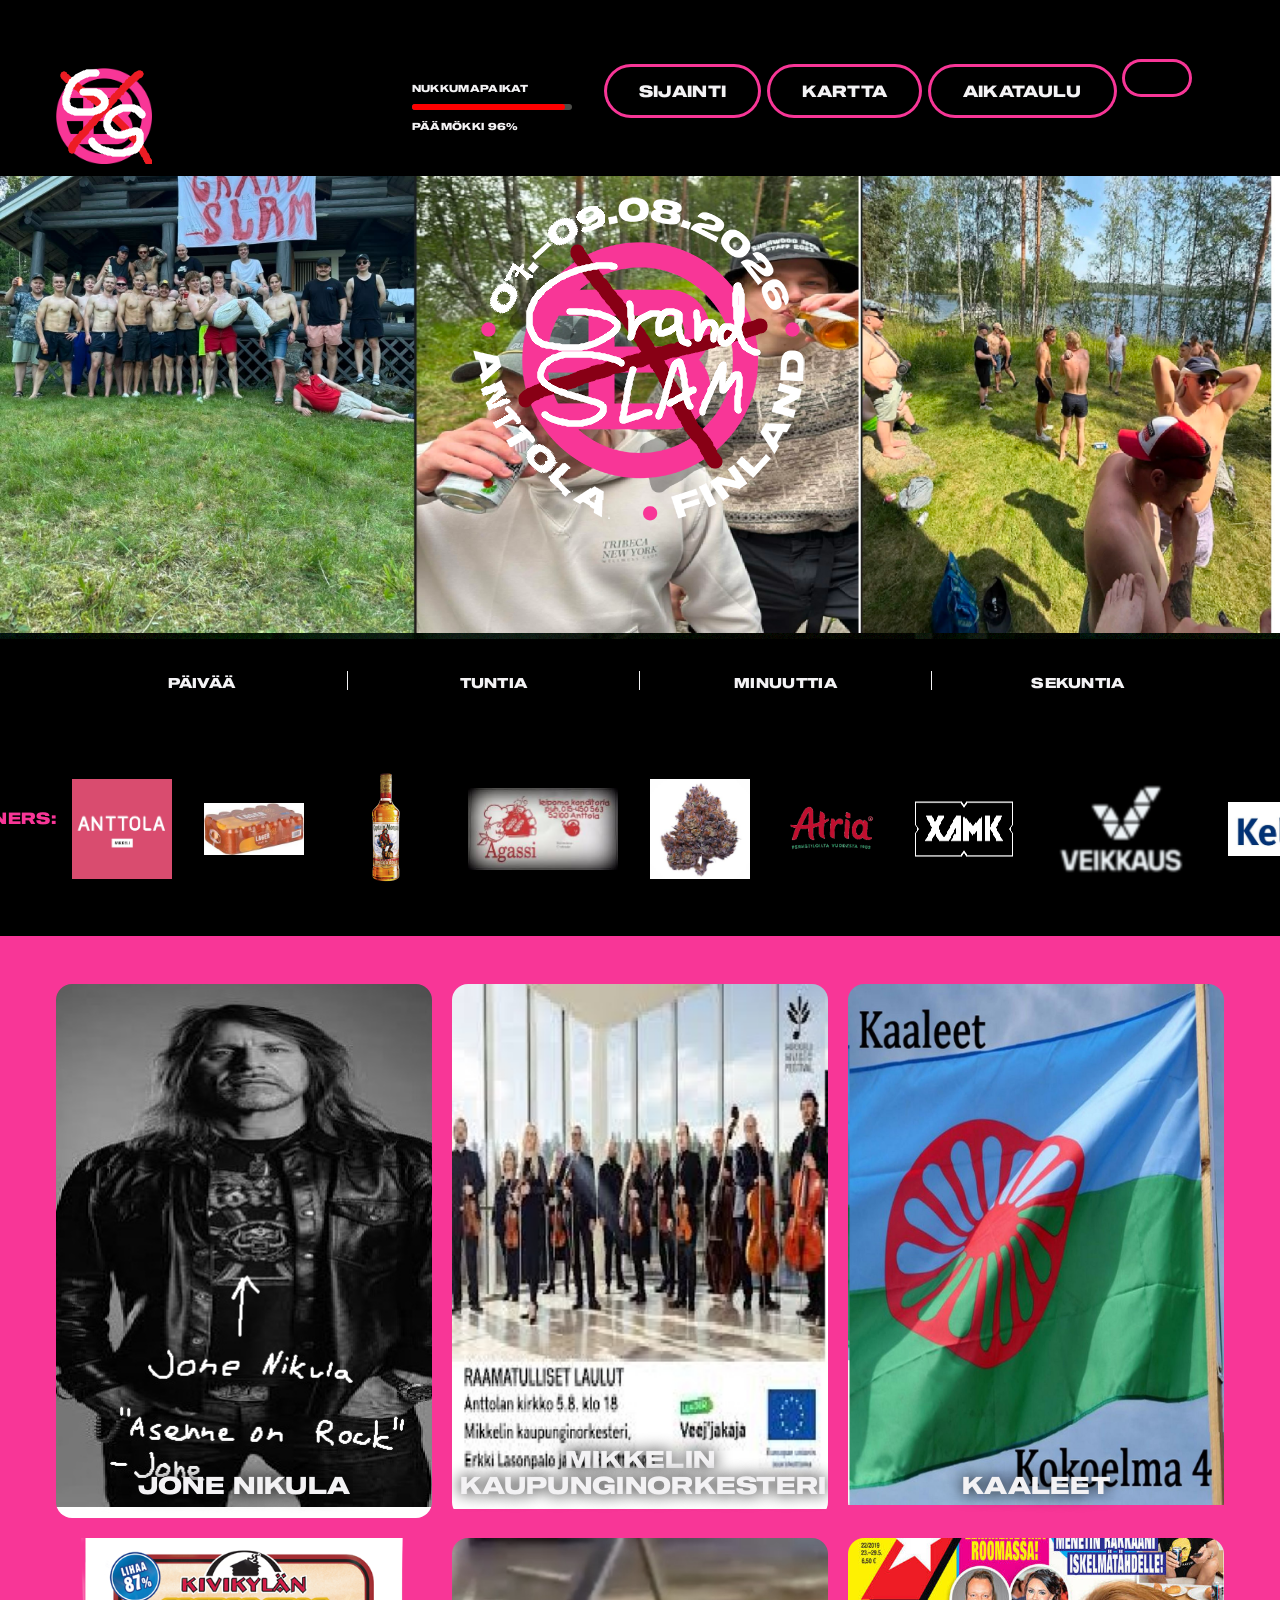
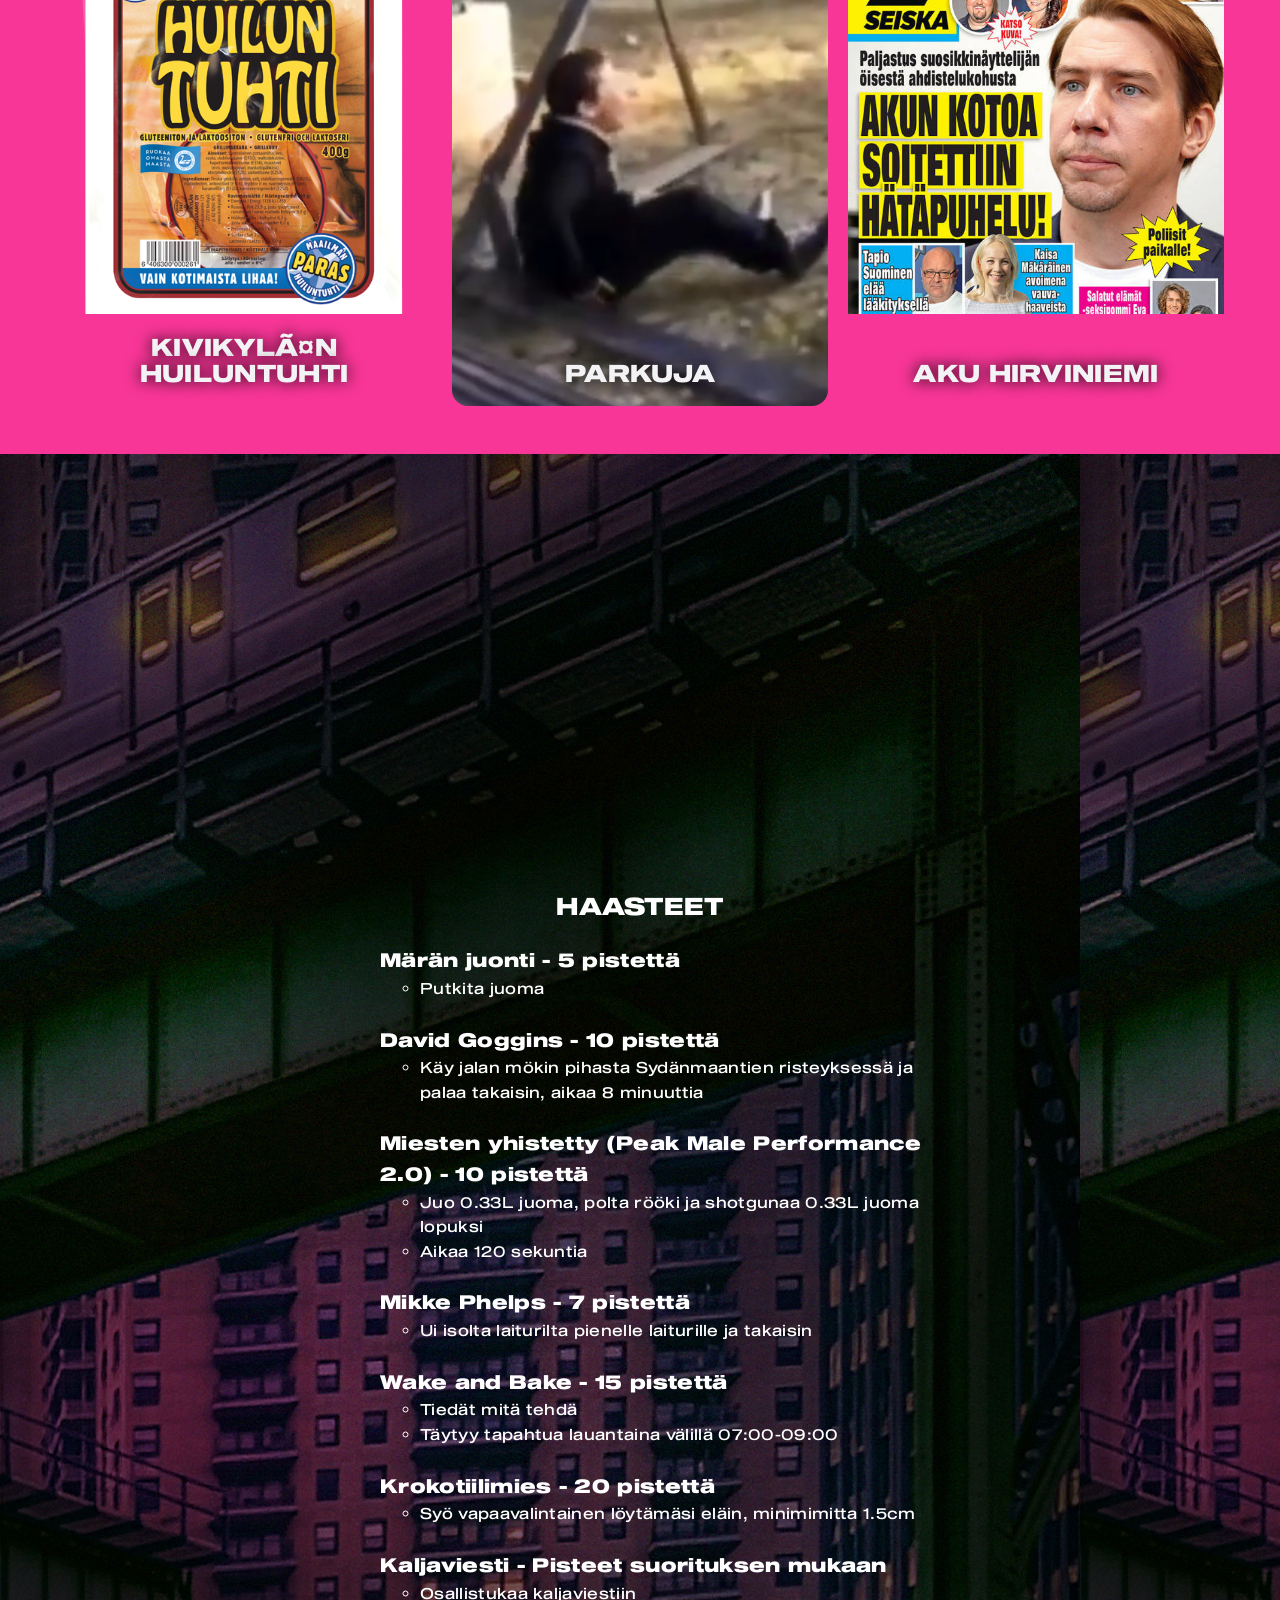
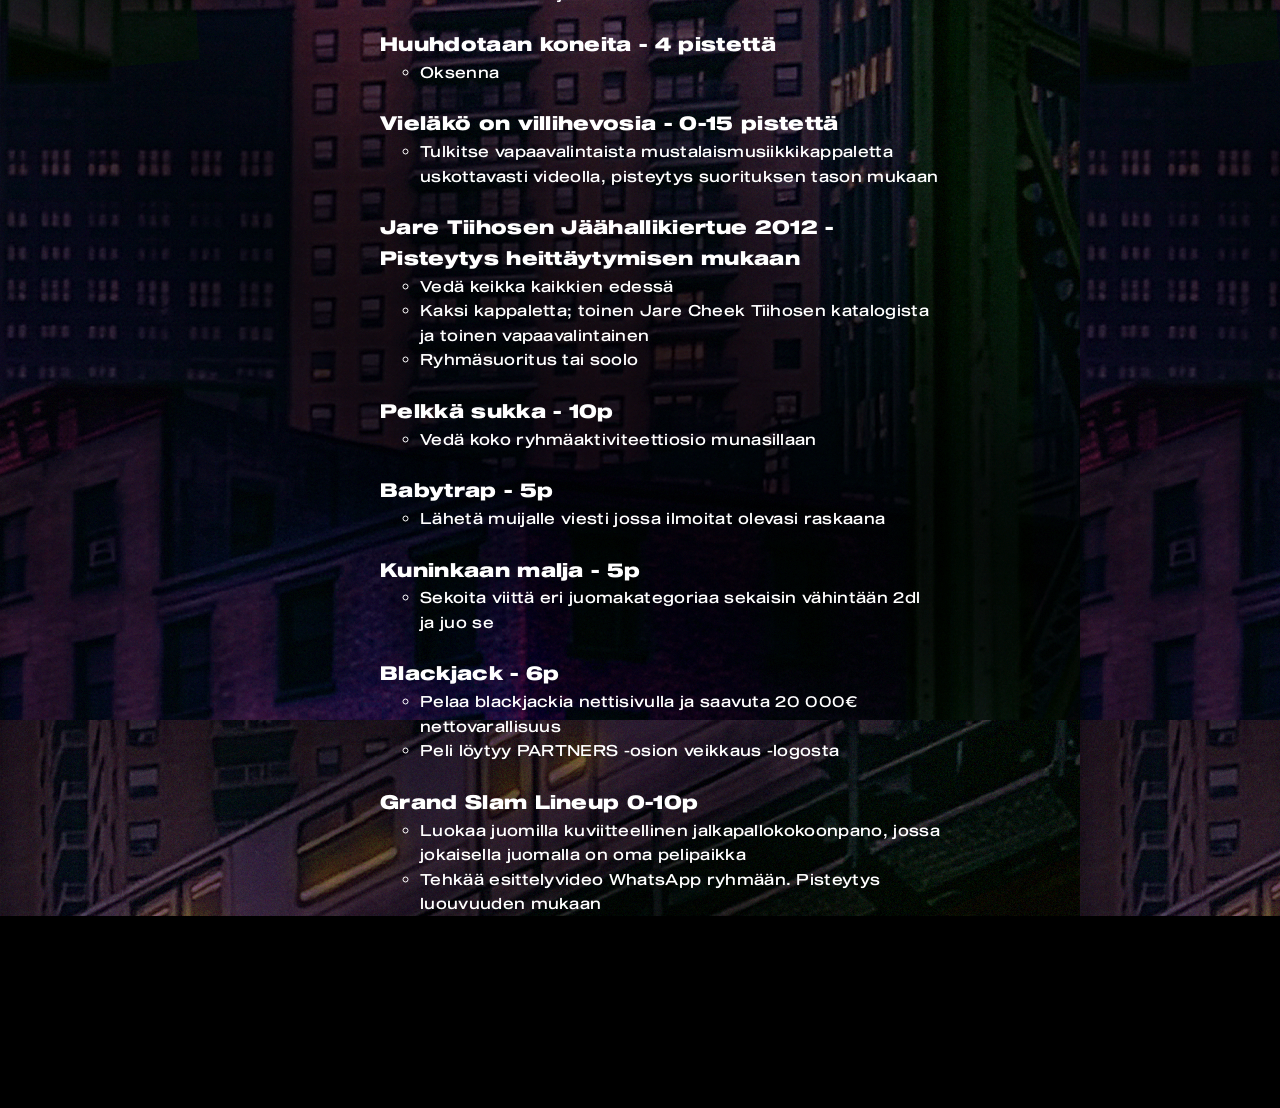
==== commit f5fada5a: "Update index.html" ====
--- a/index.html
+++ b/index.html
@@ -67,7 +67,10 @@
 </style>
 <link rel="stylesheet" id="wp-block-cover-css" href="css/style.min_1.css" type="text/css" media="all">
 <style id="wp-block-image-inline-css" type="text/css">
-.wp-block-image>a,.wp-block-image>figure>a{display:inline-block}.wp-block-image img{box-sizing:border-box;height:auto;max-width:100%;vertical-align:bottom}@media not (prefers-reduced-motion){.wp-block-image img.hide{visibility:hidden}.wp-block-image img.show{animation:show-content-image .4s}}.wp-block-image[style*=border-radius] img,.wp-block-image[style*=border-radius]>a{border-radius:inherit}.wp-block-image.has-custom-border img{box-sizing:border-box}.wp-block-image.aligncenter{text-align:center}.wp-block-image.alignfull>a,.wp-block-image.alignwide>a{width:100%}.wp-block-image.alignfull img,.wp-block-image.alignwide img{height:auto;width:100%}.wp-block-image .aligncenter,.wp-block-image .alignleft,.wp-block-image .alignright,.wp-block-image.aligncenter,.wp-block-image.alignleft,.wp-block-image.alignright{display:table}.wp-block-image .aligncenter>figcaption,.wp-block-image .alignleft>figcaption,.wp-block-image .alignright>figcaption,.wp-block-image.aligncenter>figcaption,.wp-block-image.alignleft>figcaption,.wp-block-image.alignright>figcaption{caption-side:bottom;display:table-caption}.wp-block-image .alignleft{float:left;margin:.5em 1em .5em 0}.wp-block-image .alignright{float:right;margin:.5em 0 .5em 1em}.wp-block-image .aligncenter{margin-left:auto;margin-right:auto}.wp-block-image :where(figcaption){margin-bottom:1em;margin-top:.5em}.wp-block-image.is-style-circle-mask img{border-radius:9999px}@supports ((-webkit-mask-image:none) or (mask-image:none)) or (-webkit-mask-image:none){.wp-block-image.is-style-circle-mask img{border-radius:0;-webkit-mask-image:url('data:image/svg+xml;utf8,<svg viewBox="0 0 100 100" xmlns="http://www.w3.org/2000/svg"><circle cx="50" cy="50" r="50"/></svg>');mask-image:url('data:image/svg+xml;utf8,<svg viewBox="0 0 100 100" xmlns="http://www.w3.org/2000/svg"><circle cx="50" cy="50" r="50"/></svg>');mask-mode:alpha;-webkit-mask-position:center;mask-position:center;-webkit-mask-repeat:no-repeat;mask-repeat:no-repeat;-webkit-mask-size:contain;mask-size:contain}}:root :where(.wp-block-image.is-style-rounded img,.wp-block-image .is-style-rounded img){border-radius:9999px}.wp-block-image figure{margin:0}.wp-lightbox-container{display:flex;flex-direction:column;position:relative}.wp-lightbox-container img{cursor:zoom-in}.wp-lightbox-container img:hover+button{opacity:1}.wp-lightbox-container button{align-items:center;backdrop-filter:blur(16px) saturate(180%);background-color:#5a5a5a40;border:none;border-radius:4px;cursor:zoom-in;display:flex;height:20px;justify-content:center;opacity:0;padding:0;position:absolute;right:16px;text-align:center;top:16px;width:20px;z-index:100}@media not (prefers-reduced-motion){.wp-lightbox-container button{transition:opacity .2s ease}}.wp-lightbox-container button:focus-visible{outline:3px auto #5a5a5a40;outline:3px auto -webkit-focus-ring-color;outline-offset:3px}.wp-lightbox-container button:hover{cursor:pointer;opacity:1}.wp-lightbox-container button:focus{opacity:1}.wp-lightbox-container button:focus,.wp-lightbox-container button:hover,.wp-lightbox-container button:not(:hover):not(:active):not(.has-background){background-color:#5a5a5a40;border:none}.wp-lightbox-overlay{box-sizing:border-box;cursor:zoom-out;height:100vh;left:0;overflow:hidden;position:fixed;top:0;visibility:hidden;width:100%;z-index:100000}.wp-lightbox-overlay .close-button{align-items:center;cursor:pointer;display:flex;justify-content:center;min-height:40px;min-width:40px;padding:0;position:absolute;right:calc(env(safe-area-inset-right) + 16px);top:calc(env(safe-area-inset-top) + 16px);z-index:5000000}.wp-lightbox-overlay .close-button:focus,.wp-lightbox-overlay .close-button:hover,.wp-lightbox-overlay .close-button:not(:hover):not(:active):not(.has-background){background:none;border:none}.wp-lightbox-overlay .lightbox-image-container{height:var(--wp--lightbox-container-height);left:50%;overflow:hidden;position:absolute;top:50%;transform:translate(-50%,-50%);transform-origin:top left;width:var(--wp--lightbox-container-width);z-index:9999999999}.wp-lightbox-overlay .wp-block-image{align-items:center;box-sizing:border-box;display:flex;height:100%;justify-content:center;margin:0;position:relative;transform-origin:0 0;width:100%;z-index:3000000}.wp-lightbox-overlay .wp-block-image img{height:var(--wp--lightbox-image-height);min-height:var(--wp--lightbox-image-height);min-width:var(--wp--lightbox-image-width);width:var(--wp--lightbox-image-width)}.wp-lightbox-overlay .wp-block-image figcaption{display:none}.wp-lightbox-overlay button{background:none;border:none}.wp-lightbox-overlay .scrim{background-color:#fff;height:100%;opacity:.9;position:absolute;width:100%;z-index:2000000}.wp-lightbox-overlay.active{visibility:visible}@media not (prefers-reduced-motion){.wp-lightbox-overlay.active{animation:turn-on-visibility .25s both}.wp-lightbox-overlay.active img{animation:turn-on-visibility .35s both}.wp-lightbox-overlay.show-closing-animation:not(.active){animation:turn-off-visibility .35s both}.wp-lightbox-overlay.show-closing-animation:not(.active) img{animation:turn-off-visibility .25s both}.wp-lightbox-overlay.zoom.active{animation:none;opacity:1;visibility:visible}.wp-lightbox-overlay.zoom.active .lightbox-image-container{animation:lightbox-zoom-in .4s}.wp-lightbox-overlay.zoom.active .lightbox-image-container img{animation:none}.wp-lightbox-overlay.zoom.active .scrim{animation:turn-on-visibility .4s forwards}.wp-lightbox-overlay.zoom.show-closing-animation:not(.active){animation:none}.wp-lightbox-overlay.zoom.show-closing-animation:not(.active) .lightbox-image-container{animation:lightbox-zoom-out .4s}.wp-lightbox-overlay.zoom.show-closing-animation:not(.active) .lightbox-image-container img{animation:none}.wp-lightbox-overlay.zoom.show-closing-animation:not(.active) .scrim{animation:turn-off-visibility .4s forwards}}@keyframes show-content-image{0%{visibility:hidden}99%{visibility:hidden}to{visibility:visible}}@keyframes turn-on-visibility{0%{opacity:0}to{opacity:1}}@keyframes turn-off-visibility{0%{opacity:1;visibility:visible}99%{opacity:0;visibility:visible}to{opacity:0;visibility:hidden}}@keyframes lightbox-zoom-in{0%{transform:translate(calc((-100vw + var(--wp--lightbox-scrollbar-width))/2 + var(--wp--lightbox-initial-left-position)),calc(-50vh + var(--wp--lightbox-initial-top-position))) scale(var(--wp--lightbox-scale))}to{transform:translate(-50%,-50%) scale(1)}}@keyframes lightbox-zoom-out{0%{transform:translate(-50%,-50%) scale(1);visibility:visible}99%{visibility:visible}to{transform:translate(calc((-100vw + var(--wp--lightbox-scrollbar-width))/2 + var(--wp--lightbox-initial-left-position)),calc(-50vh + var(--wp--lightbox-initial-top-position))) scale(var(--wp--lightbox-scale));visibility:hidden}}
+.wp-block-image>a,.wp-block-image>figure>a{display:inline-block}.wp-block-image img{box-sizing:border-box;height:auto;max-width:100%;vertical-align:bottom}
+@media not (prefers-reduced-motion){.wp-block-image img.hide{visibility:hidden}.wp-block-image img.show{animation:show-content-image .4s}}.wp-block-image[style*=border-radius] img,.wp-block-image[style*=border-radius]>a{border-radius:inherit}.wp-block-image.has-custom-border img{box-sizing:border-box}.wp-block-image.aligncenter{text-align:center}.wp-block-image.alignfull>a,.wp-block-image.alignwide>a{width:100%}.wp-block-image.alignfull img,.wp-block-image.alignwide img{height:auto;width:100%}.wp-block-image .aligncenter,.wp-block-image .alignleft,.wp-block-image .alignright,.wp-block-image.aligncenter,.wp-block-image.alignleft,.wp-block-image.alignright{display:table}.wp-block-image .aligncenter>figcaption,.wp-block-image .alignleft>figcaption,.wp-block-image .alignright>figcaption,.wp-block-image.aligncenter>figcaption,.wp-block-image.alignleft>figcaption,.wp-block-image.alignright>figcaption{caption-side:bottom;display:table-caption}.wp-block-image .alignleft{float:left;margin:.5em 1em .5em 0}.wp-block-image .alignright{float:right;margin:.5em 0 .5em 1em}.wp-block-image .aligncenter{margin-left:auto;margin-right:auto}.wp-block-image :where(figcaption){margin-bottom:1em;margin-top:.5em}.wp-block-image.is-style-circle-mask img{border-radius:9999px}@supports ((-webkit-mask-image:none) or (mask-image:none)) or (-webkit-mask-image:none){.wp-block-image.is-style-circle-mask img{border-radius:0;-webkit-mask-image:url('data:image/svg+xml;utf8,<svg viewBox="0 0 100 100" xmlns="http://www.w3.org/2000/svg"><circle cx="50" cy="50" r="50"/></svg>');mask-image:url('data:image/svg+xml;utf8,<svg viewBox="0 0 100 100" xmlns="http://www.w3.org/2000/svg"><circle cx="50" cy="50" r="50"/></svg>');mask-mode:alpha;-webkit-mask-position:center;mask-position:center;-webkit-mask-repeat:no-repeat;mask-repeat:no-repeat;-webkit-mask-size:contain;mask-size:contain}}:root :where(.wp-block-image.is-style-rounded img,.wp-block-image .is-style-rounded img){border-radius:9999px}.wp-block-image figure{margin:0}.wp-lightbox-container{display:flex;flex-direction:column;position:relative}.wp-lightbox-container img{cursor:zoom-in}.wp-lightbox-container img:hover+button{opacity:1}.wp-lightbox-container button{align-items:center;backdrop-filter:blur(16px) saturate(180%);background-color:#5a5a5a40;border:none;border-radius:4px;cursor:zoom-in;display:flex;height:20px;justify-content:center;opacity:0;padding:0;position:absolute;right:16px;text-align:center;top:16px;width:20px;z-index:100}
+@media not (prefers-reduced-motion){.wp-lightbox-container button{transition:opacity .2s ease}}.wp-lightbox-container button:focus-visible{outline:3px auto #5a5a5a40;outline:3px auto -webkit-focus-ring-color;outline-offset:3px}.wp-lightbox-container button:hover{cursor:pointer;opacity:1}.wp-lightbox-container button:focus{opacity:1}.wp-lightbox-container button:focus,.wp-lightbox-container button:hover,.wp-lightbox-container button:not(:hover):not(:active):not(.has-background){background-color:#5a5a5a40;border:none}.wp-lightbox-overlay{box-sizing:border-box;cursor:zoom-out;height:100vh;left:0;overflow:hidden;position:fixed;top:0;visibility:hidden;width:100%;z-index:100000}.wp-lightbox-overlay .close-button{align-items:center;cursor:pointer;display:flex;justify-content:center;min-height:40px;min-width:40px;padding:0;position:absolute;right:calc(env(safe-area-inset-right) + 16px);top:calc(env(safe-area-inset-top) + 16px);z-index:5000000}.wp-lightbox-overlay .close-button:focus,.wp-lightbox-overlay .close-button:hover,.wp-lightbox-overlay .close-button:not(:hover):not(:active):not(.has-background){background:none;border:none}.wp-lightbox-overlay .lightbox-image-container{height:var(--wp--lightbox-container-height);left:50%;overflow:hidden;position:absolute;top:50%;transform:translate(-50%,-50%);transform-origin:top left;width:var(--wp--lightbox-container-width);z-index:9999999999}.wp-lightbox-overlay .wp-block-image{align-items:center;box-sizing:border-box;display:flex;height:100%;justify-content:center;margin:0;position:relative;transform-origin:0 0;width:100%;z-index:3000000}.wp-lightbox-overlay .wp-block-image img{height:var(--wp--lightbox-image-height);min-height:var(--wp--lightbox-image-height);min-width:var(--wp--lightbox-image-width);width:var(--wp--lightbox-image-width)}.wp-lightbox-overlay .wp-block-image figcaption{display:none}.wp-lightbox-overlay button{background:none;border:none}.wp-lightbox-overlay .scrim{background-color:#fff;height:100%;opacity:.9;position:absolute;width:100%;z-index:2000000}.wp-lightbox-overlay.active{visibility:visible}
+@media not (prefers-reduced-motion){.wp-lightbox-overlay.active{animation:turn-on-visibility .25s both}.wp-lightbox-overlay.active img{animation:turn-on-visibility .35s both}.wp-lightbox-overlay.show-closing-animation:not(.active){animation:turn-off-visibility .35s both}.wp-lightbox-overlay.show-closing-animation:not(.active) img{animation:turn-off-visibility .25s both}.wp-lightbox-overlay.zoom.active{animation:none;opacity:1;visibility:visible}.wp-lightbox-overlay.zoom.active .lightbox-image-container{animation:lightbox-zoom-in .4s}.wp-lightbox-overlay.zoom.active .lightbox-image-container img{animation:none}.wp-lightbox-overlay.zoom.active .scrim{animation:turn-on-visibility .4s forwards}.wp-lightbox-overlay.zoom.show-closing-animation:not(.active){animation:none}.wp-lightbox-overlay.zoom.show-closing-animation:not(.active) .lightbox-image-container{animation:lightbox-zoom-out .4s}.wp-lightbox-overlay.zoom.show-closing-animation:not(.active) .lightbox-image-container img{animation:none}.wp-lightbox-overlay.zoom.show-closing-animation:not(.active) .scrim{animation:turn-off-visibility .4s forwards}}@keyframes show-content-image{0%{visibility:hidden}99%{visibility:hidden}to{visibility:visible}}@keyframes turn-on-visibility{0%{opacity:0}to{opacity:1}}@keyframes turn-off-visibility{0%{opacity:1;visibility:visible}99%{opacity:0;visibility:visible}to{opacity:0;visibility:hidden}}@keyframes lightbox-zoom-in{0%{transform:translate(calc((-100vw + var(--wp--lightbox-scrollbar-width))/2 + var(--wp--lightbox-initial-left-position)),calc(-50vh + var(--wp--lightbox-initial-top-position))) scale(var(--wp--lightbox-scale))}to{transform:translate(-50%,-50%) scale(1)}}@keyframes lightbox-zoom-out{0%{transform:translate(-50%,-50%) scale(1);visibility:visible}99%{visibility:visible}to{transform:translate(calc((-100vw + var(--wp--lightbox-scrollbar-width))/2 + var(--wp--lightbox-initial-left-position)),calc(-50vh + var(--wp--lightbox-initial-top-position))) scale(var(--wp--lightbox-scale));visibility:hidden}}
 
 </style>
 <style id="wp-block-image-theme-inline-css" type="text/css">
@@ -89,7 +92,8 @@
 :where(.wp-block-group.has-background){padding:1.25em 2.375em}
 </style>
 <style id="wp-block-social-links-inline-css" type="text/css">
-.wp-block-social-links{background:none;box-sizing:border-box;margin-left:0;padding-left:0;padding-right:0;text-indent:0}.wp-block-social-links .wp-social-link a,.wp-block-social-links .wp-social-link a:hover{border-bottom:0;box-shadow:none;text-decoration:none}.wp-block-social-links .wp-social-link svg{height:1em;width:1em}.wp-block-social-links .wp-social-link span:not(.screen-reader-text){font-size:.65em;margin-left:.5em;margin-right:.5em}.wp-block-social-links.has-small-icon-size{font-size:16px}.wp-block-social-links,.wp-block-social-links.has-normal-icon-size{font-size:24px}.wp-block-social-links.has-large-icon-size{font-size:36px}.wp-block-social-links.has-huge-icon-size{font-size:48px}.wp-block-social-links.aligncenter{display:flex;justify-content:center}.wp-block-social-links.alignright{justify-content:flex-end}.wp-block-social-link{border-radius:9999px;display:block}@media not (prefers-reduced-motion){.wp-block-social-link{transition:transform .1s ease}}.wp-block-social-link{height:auto}.wp-block-social-link a{align-items:center;display:flex;line-height:0}.wp-block-social-link:hover{transform:scale(1.1)}.wp-block-social-links .wp-block-social-link.wp-social-link{display:inline-block;margin:0;padding:0}.wp-block-social-links .wp-block-social-link.wp-social-link .wp-block-social-link-anchor,.wp-block-social-links .wp-block-social-link.wp-social-link .wp-block-social-link-anchor svg,.wp-block-social-links .wp-block-social-link.wp-social-link .wp-block-social-link-anchor:active,.wp-block-social-links .wp-block-social-link.wp-social-link .wp-block-social-link-anchor:hover,.wp-block-social-links .wp-block-social-link.wp-social-link .wp-block-social-link-anchor:visited{color:currentColor;fill:currentColor}:where(.wp-block-social-links:not(.is-style-logos-only)) .wp-social-link{background-color:#f0f0f0;color:#444}:where(.wp-block-social-links:not(.is-style-logos-only)) .wp-social-link-amazon{background-color:#f90;color:#fff}:where(.wp-block-social-links:not(.is-style-logos-only)) .wp-social-link-bandcamp{background-color:#1ea0c3;color:#fff}:where(.wp-block-social-links:not(.is-style-logos-only)) .wp-social-link-behance{background-color:#0757fe;color:#fff}:where(.wp-block-social-links:not(.is-style-logos-only)) .wp-social-link-bluesky{background-color:#0a7aff;color:#fff}:where(.wp-block-social-links:not(.is-style-logos-only)) .wp-social-link-codepen{background-color:#1e1f26;color:#fff}:where(.wp-block-social-links:not(.is-style-logos-only)) .wp-social-link-deviantart{background-color:#02e49b;color:#fff}:where(.wp-block-social-links:not(.is-style-logos-only)) .wp-social-link-discord{background-color:#5865f2;color:#fff}:where(.wp-block-social-links:not(.is-style-logos-only)) .wp-social-link-dribbble{background-color:#e94c89;color:#fff}:where(.wp-block-social-links:not(.is-style-logos-only)) .wp-social-link-dropbox{background-color:#4280ff;color:#fff}:where(.wp-block-social-links:not(.is-style-logos-only)) .wp-social-link-etsy{background-color:#f45800;color:#fff}:where(.wp-block-social-links:not(.is-style-logos-only)) .wp-social-link-facebook{background-color:#0866ff;color:#fff}:where(.wp-block-social-links:not(.is-style-logos-only)) .wp-social-link-fivehundredpx{background-color:#000;color:#fff}:where(.wp-block-social-links:not(.is-style-logos-only)) .wp-social-link-flickr{background-color:#0461dd;color:#fff}:where(.wp-block-social-links:not(.is-style-logos-only)) .wp-social-link-foursquare{background-color:#e65678;color:#fff}:where(.wp-block-social-links:not(.is-style-logos-only)) .wp-social-link-github{background-color:#24292d;color:#fff}:where(.wp-block-social-links:not(.is-style-logos-only)) .wp-social-link-goodreads{background-color:#eceadd;color:#382110}:where(.wp-block-social-links:not(.is-style-logos-only)) .wp-social-link-google{background-color:#ea4434;color:#fff}:where(.wp-block-social-links:not(.is-style-logos-only)) .wp-social-link-gravatar{background-color:#1d4fc4;color:#fff}:where(.wp-block-social-links:not(.is-style-logos-only)) .wp-social-link-instagram{background-color:#f00075;color:#fff}:where(.wp-block-social-links:not(.is-style-logos-only)) .wp-social-link-lastfm{background-color:#e21b24;color:#fff}:where(.wp-block-social-links:not(.is-style-logos-only)) .wp-social-link-linkedin{background-color:#0d66c2;color:#fff}:where(.wp-block-social-links:not(.is-style-logos-only)) .wp-social-link-mastodon{background-color:#3288d4;color:#fff}:where(.wp-block-social-links:not(.is-style-logos-only)) .wp-social-link-medium{background-color:#000;color:#fff}:where(.wp-block-social-links:not(.is-style-logos-only)) .wp-social-link-meetup{background-color:#f6405f;color:#fff}:where(.wp-block-social-links:not(.is-style-logos-only)) .wp-social-link-patreon{background-color:#000;color:#fff}:where(.wp-block-social-links:not(.is-style-logos-only)) .wp-social-link-pinterest{background-color:#e60122;color:#fff}:where(.wp-block-social-links:not(.is-style-logos-only)) .wp-social-link-pocket{background-color:#ef4155;color:#fff}:where(.wp-block-social-links:not(.is-style-logos-only)) .wp-social-link-reddit{background-color:#ff4500;color:#fff}:where(.wp-block-social-links:not(.is-style-logos-only)) .wp-social-link-skype{background-color:#0478d7;color:#fff}:where(.wp-block-social-links:not(.is-style-logos-only)) .wp-social-link-snapchat{background-color:#fefc00;color:#fff;stroke:#000}:where(.wp-block-social-links:not(.is-style-logos-only)) .wp-social-link-soundcloud{background-color:#ff5600;color:#fff}:where(.wp-block-social-links:not(.is-style-logos-only)) .wp-social-link-spotify{background-color:#1bd760;color:#fff}:where(.wp-block-social-links:not(.is-style-logos-only)) .wp-social-link-telegram{background-color:#2aabee;color:#fff}:where(.wp-block-social-links:not(.is-style-logos-only)) .wp-social-link-threads{background-color:#000;color:#fff}:where(.wp-block-social-links:not(.is-style-logos-only)) .wp-social-link-tiktok{background-color:#000;color:#fff}:where(.wp-block-social-links:not(.is-style-logos-only)) .wp-social-link-tumblr{background-color:#011835;color:#fff}:where(.wp-block-social-links:not(.is-style-logos-only)) .wp-social-link-twitch{background-color:#6440a4;color:#fff}:where(.wp-block-social-links:not(.is-style-logos-only)) .wp-social-link-twitter{background-color:#1da1f2;color:#fff}:where(.wp-block-social-links:not(.is-style-logos-only)) .wp-social-link-vimeo{background-color:#1eb7ea;color:#fff}:where(.wp-block-social-links:not(.is-style-logos-only)) .wp-social-link-vk{background-color:#4680c2;color:#fff}:where(.wp-block-social-links:not(.is-style-logos-only)) .wp-social-link-wordpress{background-color:#3499cd;color:#fff}:where(.wp-block-social-links:not(.is-style-logos-only)) .wp-social-link-whatsapp{background-color:#25d366;color:#fff}:where(.wp-block-social-links:not(.is-style-logos-only)) .wp-social-link-x{background-color:#000;color:#fff}:where(.wp-block-social-links:not(.is-style-logos-only)) .wp-social-link-yelp{background-color:#d32422;color:#fff}:where(.wp-block-social-links:not(.is-style-logos-only)) .wp-social-link-youtube{background-color:red;color:#fff}:where(.wp-block-social-links.is-style-logos-only) .wp-social-link{background:none}:where(.wp-block-social-links.is-style-logos-only) .wp-social-link svg{height:1.25em;width:1.25em}:where(.wp-block-social-links.is-style-logos-only) .wp-social-link-amazon{color:#f90}:where(.wp-block-social-links.is-style-logos-only) .wp-social-link-bandcamp{color:#1ea0c3}:where(.wp-block-social-links.is-style-logos-only) .wp-social-link-behance{color:#0757fe}:where(.wp-block-social-links.is-style-logos-only) .wp-social-link-bluesky{color:#0a7aff}:where(.wp-block-social-links.is-style-logos-only) .wp-social-link-codepen{color:#1e1f26}:where(.wp-block-social-links.is-style-logos-only) .wp-social-link-deviantart{color:#02e49b}:where(.wp-block-social-links.is-style-logos-only) .wp-social-link-discord{color:#5865f2}:where(.wp-block-social-links.is-style-logos-only) .wp-social-link-dribbble{color:#e94c89}:where(.wp-block-social-links.is-style-logos-only) .wp-social-link-dropbox{color:#4280ff}:where(.wp-block-social-links.is-style-logos-only) .wp-social-link-etsy{color:#f45800}:where(.wp-block-social-links.is-style-logos-only) .wp-social-link-facebook{color:#0866ff}:where(.wp-block-social-links.is-style-logos-only) .wp-social-link-fivehundredpx{color:#000}:where(.wp-block-social-links.is-style-logos-only) .wp-social-link-flickr{color:#0461dd}:where(.wp-block-social-links.is-style-logos-only) .wp-social-link-foursquare{color:#e65678}:where(.wp-block-social-links.is-style-logos-only) .wp-social-link-github{color:#24292d}:where(.wp-block-social-links.is-style-logos-only) .wp-social-link-goodreads{color:#382110}:where(.wp-block-social-links.is-style-logos-only) .wp-social-link-google{color:#ea4434}:where(.wp-block-social-links.is-style-logos-only) .wp-social-link-gravatar{color:#1d4fc4}:where(.wp-block-social-links.is-style-logos-only) .wp-social-link-instagram{color:#f00075}:where(.wp-block-social-links.is-style-logos-only) .wp-social-link-lastfm{color:#e21b24}:where(.wp-block-social-links.is-style-logos-only) .wp-social-link-linkedin{color:#0d66c2}:where(.wp-block-social-links.is-style-logos-only) .wp-social-link-mastodon{color:#3288d4}:where(.wp-block-social-links.is-style-logos-only) .wp-social-link-medium{color:#000}:where(.wp-block-social-links.is-style-logos-only) .wp-social-link-meetup{color:#f6405f}:where(.wp-block-social-links.is-style-logos-only) .wp-social-link-patreon{color:#000}:where(.wp-block-social-links.is-style-logos-only) .wp-social-link-pinterest{color:#e60122}:where(.wp-block-social-links.is-style-logos-only) .wp-social-link-pocket{color:#ef4155}:where(.wp-block-social-links.is-style-logos-only) .wp-social-link-reddit{color:#ff4500}:where(.wp-block-social-links.is-style-logos-only) .wp-social-link-skype{color:#0478d7}:where(.wp-block-social-links.is-style-logos-only) .wp-social-link-snapchat{color:#fff;stroke:#000}:where(.wp-block-social-links.is-style-logos-only) .wp-social-link-soundcloud{color:#ff5600}:where(.wp-block-social-links.is-style-logos-only) .wp-social-link-spotify{color:#1bd760}:where(.wp-block-social-links.is-style-logos-only) .wp-social-link-telegram{color:#2aabee}:where(.wp-block-social-links.is-style-logos-only) .wp-social-link-threads{color:#000}:where(.wp-block-social-links.is-style-logos-only) .wp-social-link-tiktok{color:#000}:where(.wp-block-social-links.is-style-logos-only) .wp-social-link-tumblr{color:#011835}:where(.wp-block-social-links.is-style-logos-only) .wp-social-link-twitch{color:#6440a4}:where(.wp-block-social-links.is-style-logos-only) .wp-social-link-twitter{color:#1da1f2}:where(.wp-block-social-links.is-style-logos-only) .wp-social-link-vimeo{color:#1eb7ea}:where(.wp-block-social-links.is-style-logos-only) .wp-social-link-vk{color:#4680c2}:where(.wp-block-social-links.is-style-logos-only) .wp-social-link-whatsapp{color:#25d366}:where(.wp-block-social-links.is-style-logos-only) .wp-social-link-wordpress{color:#3499cd}:where(.wp-block-social-links.is-style-logos-only) .wp-social-link-x{color:#000}:where(.wp-block-social-links.is-style-logos-only) .wp-social-link-yelp{color:#d32422}:where(.wp-block-social-links.is-style-logos-only) .wp-social-link-youtube{color:red}.wp-block-social-links.is-style-pill-shape .wp-social-link{width:auto}:root :where(.wp-block-social-links .wp-social-link a){padding:.25em}:root :where(.wp-block-social-links.is-style-logos-only .wp-social-link a){padding:0}:root :where(.wp-block-social-links.is-style-pill-shape .wp-social-link a){padding-left:.6666666667em;padding-right:.6666666667em}.wp-block-social-links:not(.has-icon-color):not(.has-icon-background-color) .wp-social-link-snapchat .wp-block-social-link-label{color:#000}
+.wp-block-social-links{background:none;box-sizing:border-box;margin-left:0;padding-left:0;padding-right:0;text-indent:0}.wp-block-social-links .wp-social-link a,.wp-block-social-links .wp-social-link a:hover{border-bottom:0;box-shadow:none;text-decoration:none}.wp-block-social-links .wp-social-link svg{height:1em;width:1em}.wp-block-social-links .wp-social-link span:not(.screen-reader-text){font-size:.65em;margin-left:.5em;margin-right:.5em}.wp-block-social-links.has-small-icon-size{font-size:16px}.wp-block-social-links,.wp-block-social-links.has-normal-icon-size{font-size:24px}.wp-block-social-links.has-large-icon-size{font-size:36px}.wp-block-social-links.has-huge-icon-size{font-size:48px}.wp-block-social-links.aligncenter{display:flex;justify-content:center}.wp-block-social-links.alignright{justify-content:flex-end}.wp-block-social-link{border-radius:9999px;display:block}
+@media not (prefers-reduced-motion){.wp-block-social-link{transition:transform .1s ease}}.wp-block-social-link{height:auto}.wp-block-social-link a{align-items:center;display:flex;line-height:0}.wp-block-social-link:hover{transform:scale(1.1)}.wp-block-social-links .wp-block-social-link.wp-social-link{display:inline-block;margin:0;padding:0}.wp-block-social-links .wp-block-social-link.wp-social-link .wp-block-social-link-anchor,.wp-block-social-links .wp-block-social-link.wp-social-link .wp-block-social-link-anchor svg,.wp-block-social-links .wp-block-social-link.wp-social-link .wp-block-social-link-anchor:active,.wp-block-social-links .wp-block-social-link.wp-social-link .wp-block-social-link-anchor:hover,.wp-block-social-links .wp-block-social-link.wp-social-link .wp-block-social-link-anchor:visited{color:currentColor;fill:currentColor}:where(.wp-block-social-links:not(.is-style-logos-only)) .wp-social-link{background-color:#f0f0f0;color:#444}:where(.wp-block-social-links:not(.is-style-logos-only)) .wp-social-link-amazon{background-color:#f90;color:#fff}:where(.wp-block-social-links:not(.is-style-logos-only)) .wp-social-link-bandcamp{background-color:#1ea0c3;color:#fff}:where(.wp-block-social-links:not(.is-style-logos-only)) .wp-social-link-behance{background-color:#0757fe;color:#fff}:where(.wp-block-social-links:not(.is-style-logos-only)) .wp-social-link-bluesky{background-color:#0a7aff;color:#fff}:where(.wp-block-social-links:not(.is-style-logos-only)) .wp-social-link-codepen{background-color:#1e1f26;color:#fff}:where(.wp-block-social-links:not(.is-style-logos-only)) .wp-social-link-deviantart{background-color:#02e49b;color:#fff}:where(.wp-block-social-links:not(.is-style-logos-only)) .wp-social-link-discord{background-color:#5865f2;color:#fff}:where(.wp-block-social-links:not(.is-style-logos-only)) .wp-social-link-dribbble{background-color:#e94c89;color:#fff}:where(.wp-block-social-links:not(.is-style-logos-only)) .wp-social-link-dropbox{background-color:#4280ff;color:#fff}:where(.wp-block-social-links:not(.is-style-logos-only)) .wp-social-link-etsy{background-color:#f45800;color:#fff}:where(.wp-block-social-links:not(.is-style-logos-only)) .wp-social-link-facebook{background-color:#0866ff;color:#fff}:where(.wp-block-social-links:not(.is-style-logos-only)) .wp-social-link-fivehundredpx{background-color:#000;color:#fff}:where(.wp-block-social-links:not(.is-style-logos-only)) .wp-social-link-flickr{background-color:#0461dd;color:#fff}:where(.wp-block-social-links:not(.is-style-logos-only)) .wp-social-link-foursquare{background-color:#e65678;color:#fff}:where(.wp-block-social-links:not(.is-style-logos-only)) .wp-social-link-github{background-color:#24292d;color:#fff}:where(.wp-block-social-links:not(.is-style-logos-only)) .wp-social-link-goodreads{background-color:#eceadd;color:#382110}:where(.wp-block-social-links:not(.is-style-logos-only)) .wp-social-link-google{background-color:#ea4434;color:#fff}:where(.wp-block-social-links:not(.is-style-logos-only)) .wp-social-link-gravatar{background-color:#1d4fc4;color:#fff}:where(.wp-block-social-links:not(.is-style-logos-only)) .wp-social-link-instagram{background-color:#f00075;color:#fff}:where(.wp-block-social-links:not(.is-style-logos-only)) .wp-social-link-lastfm{background-color:#e21b24;color:#fff}:where(.wp-block-social-links:not(.is-style-logos-only)) .wp-social-link-linkedin{background-color:#0d66c2;color:#fff}:where(.wp-block-social-links:not(.is-style-logos-only)) .wp-social-link-mastodon{background-color:#3288d4;color:#fff}:where(.wp-block-social-links:not(.is-style-logos-only)) .wp-social-link-medium{background-color:#000;color:#fff}:where(.wp-block-social-links:not(.is-style-logos-only)) .wp-social-link-meetup{background-color:#f6405f;color:#fff}:where(.wp-block-social-links:not(.is-style-logos-only)) .wp-social-link-patreon{background-color:#000;color:#fff}:where(.wp-block-social-links:not(.is-style-logos-only)) .wp-social-link-pinterest{background-color:#e60122;color:#fff}:where(.wp-block-social-links:not(.is-style-logos-only)) .wp-social-link-pocket{background-color:#ef4155;color:#fff}:where(.wp-block-social-links:not(.is-style-logos-only)) .wp-social-link-reddit{background-color:#ff4500;color:#fff}:where(.wp-block-social-links:not(.is-style-logos-only)) .wp-social-link-skype{background-color:#0478d7;color:#fff}:where(.wp-block-social-links:not(.is-style-logos-only)) .wp-social-link-snapchat{background-color:#fefc00;color:#fff;stroke:#000}:where(.wp-block-social-links:not(.is-style-logos-only)) .wp-social-link-soundcloud{background-color:#ff5600;color:#fff}:where(.wp-block-social-links:not(.is-style-logos-only)) .wp-social-link-spotify{background-color:#1bd760;color:#fff}:where(.wp-block-social-links:not(.is-style-logos-only)) .wp-social-link-telegram{background-color:#2aabee;color:#fff}:where(.wp-block-social-links:not(.is-style-logos-only)) .wp-social-link-threads{background-color:#000;color:#fff}:where(.wp-block-social-links:not(.is-style-logos-only)) .wp-social-link-tiktok{background-color:#000;color:#fff}:where(.wp-block-social-links:not(.is-style-logos-only)) .wp-social-link-tumblr{background-color:#011835;color:#fff}:where(.wp-block-social-links:not(.is-style-logos-only)) .wp-social-link-twitch{background-color:#6440a4;color:#fff}:where(.wp-block-social-links:not(.is-style-logos-only)) .wp-social-link-twitter{background-color:#1da1f2;color:#fff}:where(.wp-block-social-links:not(.is-style-logos-only)) .wp-social-link-vimeo{background-color:#1eb7ea;color:#fff}:where(.wp-block-social-links:not(.is-style-logos-only)) .wp-social-link-vk{background-color:#4680c2;color:#fff}:where(.wp-block-social-links:not(.is-style-logos-only)) .wp-social-link-wordpress{background-color:#3499cd;color:#fff}:where(.wp-block-social-links:not(.is-style-logos-only)) .wp-social-link-whatsapp{background-color:#25d366;color:#fff}:where(.wp-block-social-links:not(.is-style-logos-only)) .wp-social-link-x{background-color:#000;color:#fff}:where(.wp-block-social-links:not(.is-style-logos-only)) .wp-social-link-yelp{background-color:#d32422;color:#fff}:where(.wp-block-social-links:not(.is-style-logos-only)) .wp-social-link-youtube{background-color:red;color:#fff}:where(.wp-block-social-links.is-style-logos-only) .wp-social-link{background:none}:where(.wp-block-social-links.is-style-logos-only) .wp-social-link svg{height:1.25em;width:1.25em}:where(.wp-block-social-links.is-style-logos-only) .wp-social-link-amazon{color:#f90}:where(.wp-block-social-links.is-style-logos-only) .wp-social-link-bandcamp{color:#1ea0c3}:where(.wp-block-social-links.is-style-logos-only) .wp-social-link-behance{color:#0757fe}:where(.wp-block-social-links.is-style-logos-only) .wp-social-link-bluesky{color:#0a7aff}:where(.wp-block-social-links.is-style-logos-only) .wp-social-link-codepen{color:#1e1f26}:where(.wp-block-social-links.is-style-logos-only) .wp-social-link-deviantart{color:#02e49b}:where(.wp-block-social-links.is-style-logos-only) .wp-social-link-discord{color:#5865f2}:where(.wp-block-social-links.is-style-logos-only) .wp-social-link-dribbble{color:#e94c89}:where(.wp-block-social-links.is-style-logos-only) .wp-social-link-dropbox{color:#4280ff}:where(.wp-block-social-links.is-style-logos-only) .wp-social-link-etsy{color:#f45800}:where(.wp-block-social-links.is-style-logos-only) .wp-social-link-facebook{color:#0866ff}:where(.wp-block-social-links.is-style-logos-only) .wp-social-link-fivehundredpx{color:#000}:where(.wp-block-social-links.is-style-logos-only) .wp-social-link-flickr{color:#0461dd}:where(.wp-block-social-links.is-style-logos-only) .wp-social-link-foursquare{color:#e65678}:where(.wp-block-social-links.is-style-logos-only) .wp-social-link-github{color:#24292d}:where(.wp-block-social-links.is-style-logos-only) .wp-social-link-goodreads{color:#382110}:where(.wp-block-social-links.is-style-logos-only) .wp-social-link-google{color:#ea4434}:where(.wp-block-social-links.is-style-logos-only) .wp-social-link-gravatar{color:#1d4fc4}:where(.wp-block-social-links.is-style-logos-only) .wp-social-link-instagram{color:#f00075}:where(.wp-block-social-links.is-style-logos-only) .wp-social-link-lastfm{color:#e21b24}:where(.wp-block-social-links.is-style-logos-only) .wp-social-link-linkedin{color:#0d66c2}:where(.wp-block-social-links.is-style-logos-only) .wp-social-link-mastodon{color:#3288d4}:where(.wp-block-social-links.is-style-logos-only) .wp-social-link-medium{color:#000}:where(.wp-block-social-links.is-style-logos-only) .wp-social-link-meetup{color:#f6405f}:where(.wp-block-social-links.is-style-logos-only) .wp-social-link-patreon{color:#000}:where(.wp-block-social-links.is-style-logos-only) .wp-social-link-pinterest{color:#e60122}:where(.wp-block-social-links.is-style-logos-only) .wp-social-link-pocket{color:#ef4155}:where(.wp-block-social-links.is-style-logos-only) .wp-social-link-reddit{color:#ff4500}:where(.wp-block-social-links.is-style-logos-only) .wp-social-link-skype{color:#0478d7}:where(.wp-block-social-links.is-style-logos-only) .wp-social-link-snapchat{color:#fff;stroke:#000}:where(.wp-block-social-links.is-style-logos-only) .wp-social-link-soundcloud{color:#ff5600}:where(.wp-block-social-links.is-style-logos-only) .wp-social-link-spotify{color:#1bd760}:where(.wp-block-social-links.is-style-logos-only) .wp-social-link-telegram{color:#2aabee}:where(.wp-block-social-links.is-style-logos-only) .wp-social-link-threads{color:#000}:where(.wp-block-social-links.is-style-logos-only) .wp-social-link-tiktok{color:#000}:where(.wp-block-social-links.is-style-logos-only) .wp-social-link-tumblr{color:#011835}:where(.wp-block-social-links.is-style-logos-only) .wp-social-link-twitch{color:#6440a4}:where(.wp-block-social-links.is-style-logos-only) .wp-social-link-twitter{color:#1da1f2}:where(.wp-block-social-links.is-style-logos-only) .wp-social-link-vimeo{color:#1eb7ea}:where(.wp-block-social-links.is-style-logos-only) .wp-social-link-vk{color:#4680c2}:where(.wp-block-social-links.is-style-logos-only) .wp-social-link-whatsapp{color:#25d366}:where(.wp-block-social-links.is-style-logos-only) .wp-social-link-wordpress{color:#3499cd}:where(.wp-block-social-links.is-style-logos-only) .wp-social-link-x{color:#000}:where(.wp-block-social-links.is-style-logos-only) .wp-social-link-yelp{color:#d32422}:where(.wp-block-social-links.is-style-logos-only) .wp-social-link-youtube{color:red}.wp-block-social-links.is-style-pill-shape .wp-social-link{width:auto}:root :where(.wp-block-social-links .wp-social-link a){padding:.25em}:root :where(.wp-block-social-links.is-style-logos-only .wp-social-link a){padding:0}:root :where(.wp-block-social-links.is-style-pill-shape .wp-social-link a){padding-left:.6666666667em;padding-right:.6666666667em}.wp-block-social-links:not(.has-icon-color):not(.has-icon-background-color) .wp-social-link-snapchat .wp-block-social-link-label{color:#000}
 </style>
 <style id="global-styles-inline-css" type="text/css">
 :root{--wp--preset--aspect-ratio--square: 1;--wp--preset--aspect-ratio--4-3: 4/3;--wp--preset--aspect-ratio--3-4: 3/4;--wp--preset--aspect-ratio--3-2: 3/2;--wp--preset--aspect-ratio--2-3: 2/3;--wp--preset--aspect-ratio--16-9: 16/9;--wp--preset--aspect-ratio--9-16: 9/16;--wp--preset--color--black: #000000;--wp--preset--color--cyan-bluish-gray: #abb8c3;--wp--preset--color--white: #ffffff;--wp--preset--color--pale-pink: #f78da7;--wp--preset--color--vivid-red: #cf2e2e;--wp--preset--color--luminous-vivid-orange: #ff6900;--wp--preset--color--luminous-vivid-amber: #fcb900;--wp--preset--color--light-green-cyan: #7bdcb5;--wp--preset--color--vivid-green-cyan: #00d084;--wp--preset--color--pale-cyan-blue: #8ed1fc;--wp--preset--color--vivid-cyan-blue: #0693e3;--wp--preset--color--vivid-purple: #9b51e0;--wp--preset--color--foreground: #000000;--wp--preset--color--background: #f3f2f4;--wp--preset--color--primary: #f83697;--wp--preset--color--secondary: #65dd4f;--wp--preset--color--tertiary: #59d7ff;--wp--preset--color--accent-1: #9256c7;--wp--preset--color--accent-2: #fdda75;--wp--preset--gradient--vivid-cyan-blue-to-vivid-purple: linear-gradient(135deg,rgb(6,147,227) 0%,rgb(155,81,224) 100%);--wp--preset--gradient--light-green-cyan-to-vivid-green-cyan: linear-gradient(135deg,rgb(122,220,180) 0%,rgb(0,208,130) 100%);--wp--preset--gradient--luminous-vivid-amber-to-luminous-vivid-orange: linear-gradient(135deg,rgb(252,185,0) 0%,rgb(255,105,0) 100%);--wp--preset--gradient--luminous-vivid-orange-to-vivid-red: linear-gradient(135deg,rgb(255,105,0) 0%,rgb(207,46,46) 100%);--wp--preset--gradient--very-light-gray-to-cyan-bluish-gray: linear-gradient(135deg,rgb(238,238,238) 0%,rgb(169,184,195) 100%);--wp--preset--gradient--cool-to-warm-spectrum: linear-gradient(135deg,rgb(74,234,220) 0%,rgb(151,120,209) 20%,rgb(207,42,186) 40%,rgb(238,44,130) 60%,rgb(251,105,98) 80%,rgb(254,248,76) 100%);--wp--preset--gradient--blush-light-purple: linear-gradient(135deg,rgb(255,206,236) 0%,rgb(152,150,240) 100%);--wp--preset--gradient--blush-bordeaux: linear-gradient(135deg,rgb(254,205,165) 0%,rgb(254,45,45) 50%,rgb(107,0,62) 100%);--wp--preset--gradient--luminous-dusk: linear-gradient(135deg,rgb(255,203,112) 0%,rgb(199,81,192) 50%,rgb(65,88,208) 100%);--wp--preset--gradient--pale-ocean: linear-gradient(135deg,rgb(255,245,203) 0%,rgb(182,227,212) 50%,rgb(51,167,181) 100%);--wp--preset--gradient--electric-grass: linear-gradient(135deg,rgb(202,248,128) 0%,rgb(113,206,126) 100%);--wp--preset--gradient--midnight: linear-gradient(135deg,rgb(2,3,129) 0%,rgb(40,116,252) 100%);--wp--preset--font-size--small: clamp(.875rem, 0.875rem + ((1vw - 0.4rem) * 0.521), 1rem);--wp--preset--font-size--medium: clamp(1rem, 1rem + ((1vw - 0.4rem) * 1.042), 1.25rem);--wp--preset--font-size--large: clamp(1.25rem, 1.25rem + ((1vw - 0.4rem) * 1.042), 1.5rem);--wp--preset--font-size--x-large: clamp(1.5rem, 1.5rem + ((1vw - 0.4rem) * 2.083), 2rem);--wp--preset--font-size--xx-small: .625rem;--wp--preset--font-size--x-small: clamp(.75rem, 0.75rem + ((1vw - 0.4rem) * 0.521), .875rem);--wp--preset--font-family--alt-font: "Shapiro-85SuperHeavyWide", sans-serif;--wp--preset--font-family--main-font: "Shapiro-45WelterWide", sans-serif;--wp--preset--spacing--20: 0.44rem;--wp--preset--spacing--30: 0.67rem;--wp--preset--spacing--40: 1rem;--wp--preset--spacing--50: 1.5rem;--wp--preset--spacing--60: 2.25rem;--wp--preset--spacing--70: 3.38rem;--wp--preset--spacing--80: 5.06rem;--wp--preset--shadow--natural: 6px 6px 9px rgba(0, 0, 0, 0.2);--wp--preset--shadow--deep: 12px 12px 50px rgba(0, 0, 0, 0.4);--wp--preset--shadow--sharp: 6px 6px 0px rgba(0, 0, 0, 0.2);--wp--preset--shadow--outlined: 6px 6px 0px -3px rgb(255, 255, 255), 6px 6px rgb(0, 0, 0);--wp--preset--shadow--crisp: 6px 6px 0px rgb(0, 0, 0);}:root { --wp--style--global--content-size: 1400px;--wp--style--global--wide-size: 1400px; }:where(body) { margin: 0; }.wp-site-blocks > .alignleft { float: left; margin-right: 2em; }.wp-site-blocks > .alignright { float: right; margin-left: 2em; }.wp-site-blocks > .aligncenter { justify-content: center; margin-left: auto; margin-right: auto; }:where(.wp-site-blocks) > * { margin-block-start: 1.5rem; margin-block-end: 0; }:where(.wp-site-blocks) > :first-child { margin-block-start: 0; }:where(.wp-site-blocks) > :last-child { margin-block-end: 0; }:root { --wp--style--block-gap: 1.5rem; }:root :where(.is-layout-flow) > :first-child{margin-block-start: 0;}:root :where(.is-layout-flow) > :last-child{margin-block-end: 0;}:root :where(.is-layout-flow) > *{margin-block-start: 1.5rem;margin-block-end: 0;}:root :where(.is-layout-constrained) > :first-child{margin-block-start: 0;}:root :where(.is-layout-constrained) > :last-child{margin-block-end: 0;}:root :where(.is-layout-constrained) > *{margin-block-start: 1.5rem;margin-block-end: 0;}:root :where(.is-layout-flex){gap: 1.5rem;}:root :where(.is-layout-grid){gap: 1.5rem;}.is-layout-flow > .alignleft{float: left;margin-inline-start: 0;margin-inline-end: 2em;}.is-layout-flow > .alignright{float: right;margin-inline-start: 2em;margin-inline-end: 0;}.is-layout-flow > .aligncenter{margin-left: auto !important;margin-right: auto !important;}.is-layout-constrained > .alignleft{float: left;margin-inline-start: 0;margin-inline-end: 2em;}.is-layout-constrained > .alignright{float: right;margin-inline-start: 2em;margin-inline-end: 0;}.is-layout-constrained > .aligncenter{margin-left: auto !important;margin-right: auto !important;}.is-layout-constrained > :where(:not(.alignleft):not(.alignright):not(.alignfull)){max-width: var(--wp--style--global--content-size);margin-left: auto !important;margin-right: auto !important;}.is-layout-constrained > .alignwide{max-width: var(--wp--style--global--wide-size);}body .is-layout-flex{display: flex;}.is-layout-flex{flex-wrap: wrap;align-items: center;}.is-layout-flex > :is(*, div){margin: 0;}body .is-layout-grid{display: grid;}.is-layout-grid > :is(*, div){margin: 0;}body{background-color: var(--wp--preset--color--background);color: var(--wp--preset--color--foreground);font-family: 'Shapiro-45WelterWide', sans-serif;font-size: var(--wp--preset--font-size--small);font-weight: 400;letter-spacing: 0.02em;line-height: 1.6;padding-top: 0px;padding-right: 0px;padding-bottom: 0px;padding-left: 0px;}a:where(:not(.wp-element-button)){color: var(--wp--preset--color--secondary);text-decoration: underline;}h1{font-family: var(--wp--preset--font-family--alt-font);font-size: var(--wp--preset--font-size--x-large);font-weight: 400;text-transform: uppercase;}h2{font-family: var(--wp--preset--font-family--alt-font);font-size: var(--wp--preset--font-size--large);font-weight: 400;text-transform: uppercase;}h3{font-family: var(--wp--preset--font-family--alt-font);font-size: var(--wp--preset--font-size--medium);font-weight: 400;text-transform: uppercase;}h4{font-family: var(--wp--preset--font-family--alt-font);font-size: var(--wp--preset--font-size--small);font-weight: 400;text-transform: uppercase;}:root :where(.wp-element-button, .wp-block-button__link){background-color: #32373c;border-width: 0;color: #fff;font-family: inherit;font-size: inherit;font-style: inherit;font-weight: inherit;letter-spacing: inherit;line-height: inherit;padding-top: calc(0.667em + 2px);padding-right: calc(1.333em + 2px);padding-bottom: calc(0.667em + 2px);padding-left: calc(1.333em + 2px);text-decoration: none;text-transform: inherit;}.has-black-color{color: var(--wp--preset--color--black) !important;}.has-cyan-bluish-gray-color{color: var(--wp--preset--color--cyan-bluish-gray) !important;}.has-white-color{color: var(--wp--preset--color--white) !important;}.has-pale-pink-color{color: var(--wp--preset--color--pale-pink) !important;}.has-vivid-red-color{color: var(--wp--preset--color--vivid-red) !important;}.has-luminous-vivid-orange-color{color: var(--wp--preset--color--luminous-vivid-orange) !important;}.has-luminous-vivid-amber-color{color: var(--wp--preset--color--luminous-vivid-amber) !important;}.has-light-green-cyan-color{color: var(--wp--preset--color--light-green-cyan) !important;}.has-vivid-green-cyan-color{color: var(--wp--preset--color--vivid-green-cyan) !important;}.has-pale-cyan-blue-color{color: var(--wp--preset--color--pale-cyan-blue) !important;}.has-vivid-cyan-blue-color{color: var(--wp--preset--color--vivid-cyan-blue) !important;}.has-vivid-purple-color{color: var(--wp--preset--color--vivid-purple) !important;}.has-foreground-color{color: var(--wp--preset--color--foreground) !important;}.has-background-color{color: var(--wp--preset--color--background) !important;}.has-primary-color{color: var(--wp--preset--color--primary) !important;}.has-secondary-color{color: var(--wp--preset--color--secondary) !important;}.has-tertiary-color{color: var(--wp--preset--color--tertiary) !important;}.has-accent-1-color{color: var(--wp--preset--color--accent-1) !important;}.has-accent-2-color{color: var(--wp--preset--color--accent-2) !important;}.has-black-background-color{background-color: var(--wp--preset--color--black) !important;}.has-cyan-bluish-gray-background-color{background-color: var(--wp--preset--color--cyan-bluish-gray) !important;}.has-white-background-color{background-color: var(--wp--preset--color--white) !important;}.has-pale-pink-background-color{background-color: var(--wp--preset--color--pale-pink) !important;}.has-vivid-red-background-color{background-color: var(--wp--preset--color--vivid-red) !important;}.has-luminous-vivid-orange-background-color{background-color: var(--wp--preset--color--luminous-vivid-orange) !important;}.has-luminous-vivid-amber-background-color{background-color: var(--wp--preset--color--luminous-vivid-amber) !important;}.has-light-green-cyan-background-color{background-color: var(--wp--preset--color--light-green-cyan) !important;}.has-vivid-green-cyan-background-color{background-color: var(--wp--preset--color--vivid-green-cyan) !important;}.has-pale-cyan-blue-background-color{background-color: var(--wp--preset--color--pale-cyan-blue) !important;}.has-vivid-cyan-blue-background-color{background-color: var(--wp--preset--color--vivid-cyan-blue) !important;}.has-vivid-purple-background-color{background-color: var(--wp--preset--color--vivid-purple) !important;}.has-foreground-background-color{background-color: var(--wp--preset--color--foreground) !important;}.has-background-background-color{background-color: var(--wp--preset--color--background) !important;}.has-primary-background-color{background-color: var(--wp--preset--color--primary) !important;}.has-secondary-background-color{background-color: var(--wp--preset--color--secondary) !important;}.has-tertiary-background-color{background-color: var(--wp--preset--color--tertiary) !important;}.has-accent-1-background-color{background-color: var(--wp--preset--color--accent-1) !important;}.has-accent-2-background-color{background-color: var(--wp--preset--color--accent-2) !important;}.has-black-border-color{border-color: var(--wp--preset--color--black) !important;}.has-cyan-bluish-gray-border-color{border-color: var(--wp--preset--color--cyan-bluish-gray) !important;}.has-white-border-color{border-color: var(--wp--preset--color--white) !important;}.has-pale-pink-border-color{border-color: var(--wp--preset--color--pale-pink) !important;}.has-vivid-red-border-color{border-color: var(--wp--preset--color--vivid-red) !important;}.has-luminous-vivid-orange-border-color{border-color: var(--wp--preset--color--luminous-vivid-orange) !important;}.has-luminous-vivid-amber-border-color{border-color: var(--wp--preset--color--luminous-vivid-amber) !important;}.has-light-green-cyan-border-color{border-color: var(--wp--preset--color--light-green-cyan) !important;}.has-vivid-green-cyan-border-color{border-color: var(--wp--preset--color--vivid-green-cyan) !important;}.has-pale-cyan-blue-border-color{border-color: var(--wp--preset--color--pale-cyan-blue) !important;}.has-vivid-cyan-blue-border-color{border-color: var(--wp--preset--color--vivid-cyan-blue) !important;}.has-vivid-purple-border-color{border-color: var(--wp--preset--color--vivid-purple) !important;}.has-foreground-border-color{border-color: var(--wp--preset--color--foreground) !important;}.has-background-border-color{border-color: var(--wp--preset--color--background) !important;}.has-primary-border-color{border-color: var(--wp--preset--color--primary) !important;}.has-secondary-border-color{border-color: var(--wp--preset--color--secondary) !important;}.has-tertiary-border-color{border-color: var(--wp--preset--color--tertiary) !important;}.has-accent-1-border-color{border-color: var(--wp--preset--color--accent-1) !important;}.has-accent-2-border-color{border-color: var(--wp--preset--color--accent-2) !important;}.has-vivid-cyan-blue-to-vivid-purple-gradient-background{background: var(--wp--preset--gradient--vivid-cyan-blue-to-vivid-purple) !important;}.has-light-green-cyan-to-vivid-green-cyan-gradient-background{background: var(--wp--preset--gradient--light-green-cyan-to-vivid-green-cyan) !important;}.has-luminous-vivid-amber-to-luminous-vivid-orange-gradient-background{background: var(--wp--preset--gradient--luminous-vivid-amber-to-luminous-vivid-orange) !important;}.has-luminous-vivid-orange-to-vivid-red-gradient-background{background: var(--wp--preset--gradient--luminous-vivid-orange-to-vivid-red) !important;}.has-very-light-gray-to-cyan-bluish-gray-gradient-background{background: var(--wp--preset--gradient--very-light-gray-to-cyan-bluish-gray) !important;}.has-cool-to-warm-spectrum-gradient-background{background: var(--wp--preset--gradient--cool-to-warm-spectrum) !important;}.has-blush-light-purple-gradient-background{background: var(--wp--preset--gradient--blush-light-purple) !important;}.has-blush-bordeaux-gradient-background{background: var(--wp--preset--gradient--blush-bordeaux) !important;}.has-luminous-dusk-gradient-background{background: var(--wp--preset--gradient--luminous-dusk) !important;}.has-pale-ocean-gradient-background{background: var(--wp--preset--gradient--pale-ocean) !important;}.has-electric-grass-gradient-background{background: var(--wp--preset--gradient--electric-grass) !important;}.has-midnight-gradient-background{background: var(--wp--preset--gradient--midnight) !important;}.has-small-font-size{font-size: var(--wp--preset--font-size--small) !important;}.has-medium-font-size{font-size: var(--wp--preset--font-size--medium) !important;}.has-large-font-size{font-size: var(--wp--preset--font-size--large) !important;}.has-x-large-font-size{font-size: var(--wp--preset--font-size--x-large) !important;}.has-xx-small-font-size{font-size: var(--wp--preset--font-size--xx-small) !important;}.has-x-small-font-size{font-size: var(--wp--preset--font-size--x-small) !important;}.has-alt-font-font-family{font-family: var(--wp--preset--font-family--alt-font) !important;}.has-main-font-font-family{font-family: var(--wp--preset--font-family--main-font) !important;}
@@ -268,6 +272,12 @@
     position: relative !important;
     min-height: 4.2rem !important;
   }
+
+  .ticket-slide-inner {
+    min-height: 4.2rem !important;
+  }
+
+}
   .ticket-slide {
     position: absolute !important;
     inset: 0 !important;
@@ -281,10 +291,6 @@
     transform: translateY(0) !important;
     pointer-events: auto !important;
   }
-  .ticket-slide-inner {
-    min-height: 4.2rem !important;
-  }
-}
 </style>
 </head>
 
--- a/css/main.css
+++ b/css/main.css
@@ -1 +1 @@
-.wrap-m{margin-left:auto;margin-right:auto;max-width:900px;width:80%}@media (min-width:961px){.wrap-m{width:70%}}.wrap-l{margin-left:auto;margin-right:auto;max-width:1400px;width:calc(100% - 2rem)}@media (min-width:961px){.wrap-l{width:calc(100% - 7rem)}}/*! normalize.css v8.0.0 | MIT License | github.com/necolas/normalize.css */html{line-height:1.15;-webkit-text-size-adjust:100%}body{margin:0}h1{font-size:2em}hr{box-sizing:content-box;height:0;overflow:visible}pre{font-family:monospace,monospace;font-size:1em}a{background-color:transparent}abbr[title]{border-bottom:none;text-decoration:underline;-webkit-text-decoration:underline dotted;text-decoration:underline dotted}b,strong{font-weight:bolder}code,kbd,samp{font-family:monospace,monospace;font-size:1em}small{font-size:80%}sub,sup{font-size:75%;line-height:0;position:relative;vertical-align:baseline}sub{bottom:-.25em}sup{top:-.5em}img{border-style:none}button,input,optgroup,select,textarea{font-family:inherit;font-size:100%;line-height:1.15;margin:0}button,input{overflow:visible}button,select{text-transform:none}[type=button],[type=reset],[type=submit],button{-webkit-appearance:button}[type=button]::-moz-focus-inner,[type=reset]::-moz-focus-inner,[type=submit]::-moz-focus-inner,button::-moz-focus-inner{border-style:none;padding:0}[type=button]:-moz-focusring,[type=reset]:-moz-focusring,[type=submit]:-moz-focusring,button:-moz-focusring{outline:1px dotted ButtonText}fieldset{padding:.35em .75em .625em}legend{box-sizing:border-box;color:inherit;display:table;max-width:100%;padding:0;white-space:normal}progress{vertical-align:baseline}textarea{overflow:auto}[type=checkbox],[type=radio]{box-sizing:border-box;padding:0}[type=number]::-webkit-inner-spin-button,[type=number]::-webkit-outer-spin-button{height:auto}[type=search]{-webkit-appearance:textfield;outline-offset:-2px}[type=search]::-webkit-search-decoration{-webkit-appearance:none}::-webkit-file-upload-button{-webkit-appearance:button;font:inherit}details{display:block}summary{display:list-item}template{display:none}[hidden]{display:none}@font-face{font-family:Shapiro-85SuperHeavyWide;src:url(../fonts/font_1.woff2) format("woff2"),url(../fonts/font.woff) format("woff")}@font-face{font-family:Shapiro-45WelterWide;src:url(../fonts/font.woff2) format("woff2"),url(../fonts/font_1.woff) format("woff")}h1,h2,h3,h4,h5,h6{clear:both}h1:first-child,h2:first-child,h3:first-child,h4:first-child,h5:first-child,h6:first-child{margin-top:0}h1:last-child,h2:last-child,h3:last-child,h4:last-child,h5:last-child,h6:last-child{margin-bottom:0}.h1-size{font-size:var(--wp--preset--font-size--x-large)}.h2-size{font-size:var(--wp--preset--font-size--large)}.h3-size{font-size:var(--wp--preset--font-size--medium)}.h4-size{font-size:var(--wp--preset--font-size--small)}.visual-entry-title{font-family:var(--wp--preset--font-family--alt-font);text-transform:uppercase}p{margin-bottom:1.5em}p:first-child{margin-top:0}p:last-child{margin-bottom:0}cite,dfn,em,i{font-style:italic}blockquote{margin:1em 0 1.5em 0}address{margin:0 0 1.5em}pre{background:#eee;font-family:"Courier 10 Pitch",Courier,monospace;font-size:15px;font-size:.9375rem;line-height:1.6;margin-bottom:1.6em;max-width:100%;overflow:auto;padding:1.6em}code,kbd,tt,var{font-family:Monaco,Consolas,"Andale Mono","DejaVu Sans Mono",monospace;font-size:15px;font-size:.9375rem}abbr,acronym{border-bottom:1px dotted #666;cursor:help}ins,mark{background:#fff9c0;text-decoration:none}big{font-size:125%}b,strong{font-weight:700}.menu a{font-family:var(--wp--preset--font-family--alt-font);letter-spacing:.035rem;text-transform:uppercase}.alt-font{font-family:var(--wp--preset--font-family--alt-font)}.grid,.site .wp-block-columns,.wp-block-gallery ul{display:grid;max-width:100%;margin:0 auto}.no-cssgrid .grid:after,.no-cssgrid .site .wp-block-columns:after,.no-cssgrid .wp-block-gallery ul:after{content:"";display:table;table-layout:fixed;clear:both}.grid.reverse>div:last-child,.site .wp-block-columns.reverse>div:last-child,.wp-block-gallery ul.reverse>div:last-child{order:1}.no-cssgrid .grid.reverse>div:last-child,.no-cssgrid .site .wp-block-columns.reverse>div:last-child,.no-cssgrid .wp-block-gallery ul.reverse>div:last-child{float:left}.grid.reverse>div:first-child,.site .wp-block-columns.reverse>div:first-child,.wp-block-gallery ul.reverse>div:first-child{order:2}.no-cssgrid .grid.reverse>div:first-child,.no-cssgrid .site .wp-block-columns.reverse>div:first-child,.no-cssgrid .wp-block-gallery ul.reverse>div:first-child{float:right}.grid>*,.site .wp-block-columns>*,.wp-block-gallery ul>*{display:block;min-width:0}.grid>.grid,.grid>.wp-block-columns,.grid>.wp-block-gallery,.site .wp-block-columns>.grid,.site .wp-block-columns>.wp-block-columns,.site .wp-block-columns>.wp-block-gallery,.wp-block-gallery ul>.grid,.wp-block-gallery ul>.wp-block-columns,.wp-block-gallery ul>.wp-block-gallery{display:grid}.grid>.flex,.site .wp-block-columns>.flex,.wp-block-gallery ul>.flex{display:flex}.no-cssgrid .grid>*,.no-cssgrid .site .wp-block-columns>*,.no-cssgrid .wp-block-gallery ul>*{float:left;width:100%}.pad,.wp-block-gallery ul{grid-gap:2.5em}.pad-s{grid-gap:1.25em}@media (max-width:600px){.pad-s{grid-gap:.625em}}.columns-2,.grid-2{grid-template-columns:1fr}@media screen and (min-width:541px){.columns-2,.grid-2{grid-template-columns:repeat(2,1fr)}.no-cssgrid .columns-2>*,.no-cssgrid .grid-2>*{margin-right:2%;width:48%}}@media screen and (min-width:961px){.columns-2,.grid-2{grid-template-columns:repeat(2,1fr)}.no-cssgrid .columns-2>*,.no-cssgrid .grid-2>*{width:48%}}.columns-3,.grid-3{grid-template-columns:1fr}@media screen and (min-width:541px){.columns-3,.grid-3{grid-template-columns:repeat(2,1fr)}.no-cssgrid .columns-3>*,.no-cssgrid .grid-3>*{margin-right:2%;width:48%}}@media screen and (min-width:961px){.columns-3,.grid-3{grid-template-columns:repeat(3,1fr)}.no-cssgrid .columns-3>*,.no-cssgrid .grid-3>*{width:31.33333%}}.columns-4,.grid-4{grid-template-columns:1fr}@media screen and (min-width:541px){.columns-4,.grid-4{grid-template-columns:repeat(2,1fr)}.no-cssgrid .columns-4>*,.no-cssgrid .grid-4>*{margin-right:2%;width:48%}}@media screen and (min-width:961px){.columns-4,.grid-4{grid-template-columns:repeat(4,1fr)}.no-cssgrid .columns-4>*,.no-cssgrid .grid-4>*{width:23%}}.columns-5,.grid-5{grid-template-columns:1fr}@media screen and (min-width:541px){.columns-5,.grid-5{grid-template-columns:repeat(2,1fr)}.no-cssgrid .columns-5>*,.no-cssgrid .grid-5>*{margin-right:2%;width:48%}}@media screen and (min-width:961px){.columns-5,.grid-5{grid-template-columns:repeat(4,1fr)}.no-cssgrid .columns-5>*,.no-cssgrid .grid-5>*{width:23%}}@media screen and (min-width:1200px){.columns-5,.grid-5{grid-template-columns:repeat(5,1fr)}.no-cssgrid .columns-5>*,.no-cssgrid .grid-5>*{width:18%}}.columns-6,.grid-6{grid-template-columns:1fr}@media screen and (min-width:541px){.columns-6,.grid-6{grid-template-columns:repeat(2,1fr)}.no-cssgrid .columns-6>*,.no-cssgrid .grid-6>*{margin-right:2%;width:48%}}@media screen and (min-width:961px){.columns-6,.grid-6{grid-template-columns:repeat(4,1fr)}.no-cssgrid .columns-6>*,.no-cssgrid .grid-6>*{width:23%}}@media screen and (min-width:1200px){.columns-6,.grid-6{grid-template-columns:repeat(6,1fr)}.no-cssgrid .columns-6>*,.no-cssgrid .grid-6>*{width:14.66667%}}.columns-7,.grid-7{grid-template-columns:1fr}@media screen and (min-width:541px){.columns-7,.grid-7{grid-template-columns:repeat(2,1fr)}.no-cssgrid .columns-7>*,.no-cssgrid .grid-7>*{margin-right:2%;width:48%}}@media screen and (min-width:961px){.columns-7,.grid-7{grid-template-columns:repeat(4,1fr)}.no-cssgrid .columns-7>*,.no-cssgrid .grid-7>*{width:23%}}@media screen and (min-width:1200px){.columns-7,.grid-7{grid-template-columns:repeat(7,1fr)}.no-cssgrid .columns-7>*,.no-cssgrid .grid-7>*{width:12.28571%}}.columns-8,.grid-8{grid-template-columns:1fr}@media screen and (min-width:541px){.columns-8,.grid-8{grid-template-columns:repeat(2,1fr)}.no-cssgrid .columns-8>*,.no-cssgrid .grid-8>*{margin-right:2%;width:48%}}@media screen and (min-width:961px){.columns-8,.grid-8{grid-template-columns:repeat(4,1fr)}.no-cssgrid .columns-8>*,.no-cssgrid .grid-8>*{width:23%}}@media screen and (min-width:1200px){.columns-8,.grid-8{grid-template-columns:repeat(8,1fr)}.no-cssgrid .columns-8>*,.no-cssgrid .grid-8>*{width:10.5%}}.columns-9,.grid-9{grid-template-columns:1fr}@media screen and (min-width:541px){.columns-9,.grid-9{grid-template-columns:repeat(2,1fr)}.no-cssgrid .columns-9>*,.no-cssgrid .grid-9>*{margin-right:2%;width:48%}}@media screen and (min-width:961px){.columns-9,.grid-9{grid-template-columns:repeat(4,1fr)}.no-cssgrid .columns-9>*,.no-cssgrid .grid-9>*{width:23%}}@media screen and (min-width:1200px){.columns-9,.grid-9{grid-template-columns:repeat(9,1fr)}.no-cssgrid .columns-9>*,.no-cssgrid .grid-9>*{width:9.11111%}}.columns-10,.grid-10{grid-template-columns:1fr}@media screen and (min-width:541px){.columns-10,.grid-10{grid-template-columns:repeat(2,1fr)}.no-cssgrid .columns-10>*,.no-cssgrid .grid-10>*{margin-right:2%;width:48%}}@media screen and (min-width:961px){.columns-10,.grid-10{grid-template-columns:repeat(4,1fr)}.no-cssgrid .columns-10>*,.no-cssgrid .grid-10>*{width:23%}}@media screen and (min-width:1200px){.columns-10,.grid-10{grid-template-columns:repeat(10,1fr)}.no-cssgrid .columns-10>*,.no-cssgrid .grid-10>*{width:8%}}@media (max-width:600px){.grid-mob-2{grid-template-columns:repeat(2,1fr)}}.flex{display:flex}.flex.vert{align-items:center}.flex.center{justify-content:center}.flex.column{flex-direction:column}.flex.column.vert{justify-content:center}.flex.column.center{align-items:center}.flex.reverse>div:last-child{order:1}.flex.reverse>div:first-child{order:2}html{box-sizing:border-box}*,:after,:before{box-sizing:inherit}body{background:var(--wp--preset--color--background)}hr{background-color:#ccc;border:0;height:1px;margin-bottom:1.5em}img{height:auto;max-width:100%}figure{margin:1em 0}ol,ul{margin:0 0 1.5em 0}ul{list-style:disc}ol{list-style:decimal}li>ol,li>ul{margin-bottom:0;margin-left:1.5em}dt{font-weight:700}dd{margin:0 1.5em 1.5em}table{margin:1em 0 1.5em 0;width:100%;border-collapse:collapse}table tr{background-color:#f1f1f1}table tr:nth-child(even){background-color:#f6f6f6}table td{padding:.5em}a{color:#7200d6;transition:color .2s ease-out;-webkit-text-decoration-color:#7200d6;text-decoration-color:#7200d6;text-underline-offset:.2em;text-decoration-thickness:2px}a:visited{color:#7200d6}a:active,a:focus,a:hover{color:var(--wp--preset--color--primary);-webkit-text-decoration-color:var(--wp--preset--color--primary);text-decoration-color:var(--wp--preset--color--primary)}a:focus{outline:thin dotted}a:active,a:hover{outline:0}.menu a{color:var(--wp--preset--color--foreground)}.menu a:focus,.menu a:hover{color:var(--wp--preset--color--primary)}.entry-header a{text-decoration:none;color:#404040}.entry-header a:hover{text-decoration:underline}.site-footer a{color:var(--wp--preset--color--background)}a.cover-link{display:block;position:absolute;top:0;bottom:0;left:0;right:0;opacity:0;cursor:pointer;transition:all .3s ease-out}.item:has(.cover-link){position:relative;overflow:hidden}.item:has(.cover-link):focus img,.item:has(.cover-link):hover img{opacity:.5}.bf_artist:has(.cover-link),.bf_partner:has(.cover-link){transition:box-shadow .3s ease-out}.bf_artist:has(.cover-link):focus,.bf_artist:has(.cover-link):hover,.bf_partner:has(.cover-link):focus,.bf_partner:has(.cover-link):hover{box-shadow:-5px 5px 0 0 var(--wp--preset--color--tertiary)}.bf_artist:has(.cover-link):focus img,.bf_artist:has(.cover-link):hover img,.bf_partner:has(.cover-link):focus img,.bf_partner:has(.cover-link):hover img{opacity:1}.button,.button:visited,.lang-item a,.lang-item a:visited,.nav-next a,.nav-next a:visited,.nav-previous a,.nav-previous a:visited,.wp-block-button__link,.wp-block-button__link:visited,button:not(.components-button):not([class*=customize]):not(.menu-toggle):not(.dropdown-toggle):not([class*=pswp]):not(.wp-block-social-link-anchor):not(.close-menu),input[type=button],input[type=reset],input[type=submit]{display:inline-block;border:3px solid var(--wp--preset--color--foreground);border-radius:0;background:0 0;color:var(--wp--preset--color--foreground);font-size:16px;font-size:1rem;padding:1em 2em;border-radius:2em;transition:background-color .2s ease-out,color .2s ease-out,border-color .2s ease-out;line-height:1;text-decoration:none;font-family:var(--wp--preset--font-family--alt-font);text-transform:uppercase}.button.active,.button:focus,.button:hover,.button:visited.active,.button:visited:focus,.button:visited:hover,.lang-item a.active,.lang-item a:focus,.lang-item a:hover,.lang-item a:visited.active,.lang-item a:visited:focus,.lang-item a:visited:hover,.nav-next a.active,.nav-next a:focus,.nav-next a:hover,.nav-next a:visited.active,.nav-next a:visited:focus,.nav-next a:visited:hover,.nav-previous a.active,.nav-previous a:focus,.nav-previous a:hover,.nav-previous a:visited.active,.nav-previous a:visited:focus,.nav-previous a:visited:hover,.wp-block-button__link.active,.wp-block-button__link:focus,.wp-block-button__link:hover,.wp-block-button__link:visited.active,.wp-block-button__link:visited:focus,.wp-block-button__link:visited:hover,button:not(.components-button):not([class*=customize]):not(.menu-toggle):not(.dropdown-toggle):not([class*=pswp]):not(.wp-block-social-link-anchor):not(.close-menu).active,button:not(.components-button):not([class*=customize]):not(.menu-toggle):not(.dropdown-toggle):not([class*=pswp]):not(.wp-block-social-link-anchor):not(.close-menu):focus,button:not(.components-button):not([class*=customize]):not(.menu-toggle):not(.dropdown-toggle):not([class*=pswp]):not(.wp-block-social-link-anchor):not(.close-menu):hover,input[type=button].active,input[type=button]:focus,input[type=button]:hover,input[type=reset].active,input[type=reset]:focus,input[type=reset]:hover,input[type=submit].active,input[type=submit]:focus,input[type=submit]:hover{background:var(--wp--preset--color--foreground);color:var(--wp--preset--color--background);text-decoration:none!important}.button:focus,.button:visited:focus,.lang-item a:focus,.lang-item a:visited:focus,.nav-next a:focus,.nav-next a:visited:focus,.nav-previous a:focus,.nav-previous a:visited:focus,.wp-block-button__link:focus,.wp-block-button__link:visited:focus,button:not(.components-button):not([class*=customize]):not(.menu-toggle):not(.dropdown-toggle):not([class*=pswp]):not(.wp-block-social-link-anchor):not(.close-menu):focus,input[type=button]:focus,input[type=reset]:focus,input[type=submit]:focus{outline:2px solid var(--wp--preset--color--foreground);outline-offset:1px;text-decoration:none!important}.button:active,.button:focus,.button:visited:active,.button:visited:focus,.lang-item a:active,.lang-item a:focus,.lang-item a:visited:active,.lang-item a:visited:focus,.nav-next a:active,.nav-next a:focus,.nav-next a:visited:active,.nav-next a:visited:focus,.nav-previous a:active,.nav-previous a:focus,.nav-previous a:visited:active,.nav-previous a:visited:focus,.wp-block-button__link:active,.wp-block-button__link:focus,.wp-block-button__link:visited:active,.wp-block-button__link:visited:focus,button:not(.components-button):not([class*=customize]):not(.menu-toggle):not(.dropdown-toggle):not([class*=pswp]):not(.wp-block-social-link-anchor):not(.close-menu):active,button:not(.components-button):not([class*=customize]):not(.menu-toggle):not(.dropdown-toggle):not([class*=pswp]):not(.wp-block-social-link-anchor):not(.close-menu):focus,input[type=button]:active,input[type=button]:focus,input[type=reset]:active,input[type=reset]:focus,input[type=submit]:active,input[type=submit]:focus{color:var(--wp--preset--color--background)}.button:visited[id*=slick-slide],.button[id*=slick-slide],.lang-item a:visited[id*=slick-slide],.lang-item a[id*=slick-slide],.nav-next a:visited[id*=slick-slide],.nav-next a[id*=slick-slide],.nav-previous a:visited[id*=slick-slide],.nav-previous a[id*=slick-slide],.wp-block-button__link:visited[id*=slick-slide],.wp-block-button__link[id*=slick-slide],button:not(.components-button):not([class*=customize]):not(.menu-toggle):not(.dropdown-toggle):not([class*=pswp]):not(.wp-block-social-link-anchor):not(.close-menu)[id*=slick-slide],input[type=button][id*=slick-slide],input[type=reset][id*=slick-slide],input[type=submit][id*=slick-slide]{font-size:8px;font-size:.5rem;border-radius:50%;width:3em;height:3em;padding:0;margin:0;line-height:2;color:var(--wp--preset--color--primary);background:var(--wp--preset--color--primary);border:none}.button:visited[id*=slick-slide]:hover,.button[id*=slick-slide]:hover,.lang-item a:visited[id*=slick-slide]:hover,.lang-item a[id*=slick-slide]:hover,.nav-next a:visited[id*=slick-slide]:hover,.nav-next a[id*=slick-slide]:hover,.nav-previous a:visited[id*=slick-slide]:hover,.nav-previous a[id*=slick-slide]:hover,.wp-block-button__link:visited[id*=slick-slide]:hover,.wp-block-button__link[id*=slick-slide]:hover,button:not(.components-button):not([class*=customize]):not(.menu-toggle):not(.dropdown-toggle):not([class*=pswp]):not(.wp-block-social-link-anchor):not(.close-menu)[id*=slick-slide]:hover,input[type=button][id*=slick-slide]:hover,input[type=reset][id*=slick-slide]:hover,input[type=submit][id*=slick-slide]:hover{background:var(--wp--preset--color--foreground);color:var(--wp--preset--color--foreground)}.button.slick-active button,.button:visited.slick-active button,.lang-item a.slick-active button,.lang-item a:visited.slick-active button,.nav-next a.slick-active button,.nav-next a:visited.slick-active button,.nav-previous a.slick-active button,.nav-previous a:visited.slick-active button,.wp-block-button__link.slick-active button,.wp-block-button__link:visited.slick-active button,button:not(.components-button):not([class*=customize]):not(.menu-toggle):not(.dropdown-toggle):not([class*=pswp]):not(.wp-block-social-link-anchor):not(.close-menu).slick-active button,input[type=button].slick-active button,input[type=reset].slick-active button,input[type=submit].slick-active button{color:var(--wp--preset--color--foreground);background:var(--wp--preset--color--foreground)}.button.slick-active button:hover,.button:visited.slick-active button:hover,.lang-item a.slick-active button:hover,.lang-item a:visited.slick-active button:hover,.nav-next a.slick-active button:hover,.nav-next a:visited.slick-active button:hover,.nav-previous a.slick-active button:hover,.nav-previous a:visited.slick-active button:hover,.wp-block-button__link.slick-active button:hover,.wp-block-button__link:visited.slick-active button:hover,button:not(.components-button):not([class*=customize]):not(.menu-toggle):not(.dropdown-toggle):not([class*=pswp]):not(.wp-block-social-link-anchor):not(.close-menu).slick-active button:hover,input[type=button].slick-active button:hover,input[type=reset].slick-active button:hover,input[type=submit].slick-active button:hover{color:var(--wp--preset--color--foreground);background:var(--wp--preset--color--foreground)}.button.plain,.button.plain.active,.button:visited.plain,.button:visited.plain.active,.lang-item a.plain,.lang-item a.plain.active,.lang-item a:visited.plain,.lang-item a:visited.plain.active,.nav-next a.plain,.nav-next a.plain.active,.nav-next a:visited.plain,.nav-next a:visited.plain.active,.nav-previous a.plain,.nav-previous a.plain.active,.nav-previous a:visited.plain,.nav-previous a:visited.plain.active,.wp-block-button__link.plain,.wp-block-button__link.plain.active,.wp-block-button__link:visited.plain,.wp-block-button__link:visited.plain.active,button:not(.components-button):not([class*=customize]):not(.menu-toggle):not(.dropdown-toggle):not([class*=pswp]):not(.wp-block-social-link-anchor):not(.close-menu).plain,button:not(.components-button):not([class*=customize]):not(.menu-toggle):not(.dropdown-toggle):not([class*=pswp]):not(.wp-block-social-link-anchor):not(.close-menu).plain.active,input[type=button].plain,input[type=button].plain.active,input[type=reset].plain,input[type=reset].plain.active,input[type=submit].plain,input[type=submit].plain.active{border-color:transparent;background:0 0;color:var(--wp--preset--color--foreground)}.button.plain.active:active,.button.plain.active:focus,.button.plain.active:hover,.button.plain:active,.button.plain:focus,.button.plain:hover,.button:visited.plain.active:active,.button:visited.plain.active:focus,.button:visited.plain.active:hover,.button:visited.plain:active,.button:visited.plain:focus,.button:visited.plain:hover,.lang-item a.plain.active:active,.lang-item a.plain.active:focus,.lang-item a.plain.active:hover,.lang-item a.plain:active,.lang-item a.plain:focus,.lang-item a.plain:hover,.lang-item a:visited.plain.active:active,.lang-item a:visited.plain.active:focus,.lang-item a:visited.plain.active:hover,.lang-item a:visited.plain:active,.lang-item a:visited.plain:focus,.lang-item a:visited.plain:hover,.nav-next a.plain.active:active,.nav-next a.plain.active:focus,.nav-next a.plain.active:hover,.nav-next a.plain:active,.nav-next a.plain:focus,.nav-next a.plain:hover,.nav-next a:visited.plain.active:active,.nav-next a:visited.plain.active:focus,.nav-next a:visited.plain.active:hover,.nav-next a:visited.plain:active,.nav-next a:visited.plain:focus,.nav-next a:visited.plain:hover,.nav-previous a.plain.active:active,.nav-previous a.plain.active:focus,.nav-previous a.plain.active:hover,.nav-previous a.plain:active,.nav-previous a.plain:focus,.nav-previous a.plain:hover,.nav-previous a:visited.plain.active:active,.nav-previous a:visited.plain.active:focus,.nav-previous a:visited.plain.active:hover,.nav-previous a:visited.plain:active,.nav-previous a:visited.plain:focus,.nav-previous a:visited.plain:hover,.wp-block-button__link.plain.active:active,.wp-block-button__link.plain.active:focus,.wp-block-button__link.plain.active:hover,.wp-block-button__link.plain:active,.wp-block-button__link.plain:focus,.wp-block-button__link.plain:hover,.wp-block-button__link:visited.plain.active:active,.wp-block-button__link:visited.plain.active:focus,.wp-block-button__link:visited.plain.active:hover,.wp-block-button__link:visited.plain:active,.wp-block-button__link:visited.plain:focus,.wp-block-button__link:visited.plain:hover,button:not(.components-button):not([class*=customize]):not(.menu-toggle):not(.dropdown-toggle):not([class*=pswp]):not(.wp-block-social-link-anchor):not(.close-menu).plain.active:active,button:not(.components-button):not([class*=customize]):not(.menu-toggle):not(.dropdown-toggle):not([class*=pswp]):not(.wp-block-social-link-anchor):not(.close-menu).plain.active:focus,button:not(.components-button):not([class*=customize]):not(.menu-toggle):not(.dropdown-toggle):not([class*=pswp]):not(.wp-block-social-link-anchor):not(.close-menu).plain.active:hover,button:not(.components-button):not([class*=customize]):not(.menu-toggle):not(.dropdown-toggle):not([class*=pswp]):not(.wp-block-social-link-anchor):not(.close-menu).plain:active,button:not(.components-button):not([class*=customize]):not(.menu-toggle):not(.dropdown-toggle):not([class*=pswp]):not(.wp-block-social-link-anchor):not(.close-menu).plain:focus,button:not(.components-button):not([class*=customize]):not(.menu-toggle):not(.dropdown-toggle):not([class*=pswp]):not(.wp-block-social-link-anchor):not(.close-menu).plain:hover,input[type=button].plain.active:active,input[type=button].plain.active:focus,input[type=button].plain.active:hover,input[type=button].plain:active,input[type=button].plain:focus,input[type=button].plain:hover,input[type=reset].plain.active:active,input[type=reset].plain.active:focus,input[type=reset].plain.active:hover,input[type=reset].plain:active,input[type=reset].plain:focus,input[type=reset].plain:hover,input[type=submit].plain.active:active,input[type=submit].plain.active:focus,input[type=submit].plain.active:hover,input[type=submit].plain:active,input[type=submit].plain:focus,input[type=submit].plain:hover{border-color:var(--wp--preset--color--foreground);background:0 0;color:var(--wp--preset--color--foreground)}.button.icon,.button:visited.icon,.lang-item a.icon,.lang-item a:visited.icon,.nav-next a.icon,.nav-next a:visited.icon,.nav-previous a.icon,.nav-previous a:visited.icon,.wp-block-button__link.icon,.wp-block-button__link:visited.icon,button:not(.components-button):not([class*=customize]):not(.menu-toggle):not(.dropdown-toggle):not([class*=pswp]):not(.wp-block-social-link-anchor):not(.close-menu).icon,input[type=button].icon,input[type=reset].icon,input[type=submit].icon{display:flex;align-items:center}.button.icon svg,.button:visited.icon svg,.lang-item a.icon svg,.lang-item a:visited.icon svg,.nav-next a.icon svg,.nav-next a:visited.icon svg,.nav-previous a.icon svg,.nav-previous a:visited.icon svg,.wp-block-button__link.icon svg,.wp-block-button__link:visited.icon svg,button:not(.components-button):not([class*=customize]):not(.menu-toggle):not(.dropdown-toggle):not([class*=pswp]):not(.wp-block-social-link-anchor):not(.close-menu).icon svg,input[type=button].icon svg,input[type=reset].icon svg,input[type=submit].icon svg{margin-left:.5rem}@media (max-width:600px){.button.shrink-mobile,.button:visited.shrink-mobile,.lang-item a.shrink-mobile,.lang-item a:visited.shrink-mobile,.nav-next a.shrink-mobile,.nav-next a:visited.shrink-mobile,.nav-previous a.shrink-mobile,.nav-previous a:visited.shrink-mobile,.wp-block-button__link.shrink-mobile,.wp-block-button__link:visited.shrink-mobile,button:not(.components-button):not([class*=customize]):not(.menu-toggle):not(.dropdown-toggle):not([class*=pswp]):not(.wp-block-social-link-anchor):not(.close-menu).shrink-mobile,input[type=button].shrink-mobile,input[type=reset].shrink-mobile,input[type=submit].shrink-mobile{padding:.5em 1em;font-size:10px;font-size:.625rem}}.button.back,.button:visited.back,.lang-item a.back,.lang-item a:visited.back,.nav-next a.back,.nav-next a:visited.back,.nav-previous a.back,.nav-previous a:visited.back,.wp-block-button__link.back,.wp-block-button__link:visited.back,button:not(.components-button):not([class*=customize]):not(.menu-toggle):not(.dropdown-toggle):not([class*=pswp]):not(.wp-block-social-link-anchor):not(.close-menu).back,input[type=button].back,input[type=reset].back,input[type=submit].back{padding:0;border-radius:0}.button.toggle-button,.button:visited.toggle-button,.lang-item a.toggle-button,.lang-item a:visited.toggle-button,.nav-next a.toggle-button,.nav-next a:visited.toggle-button,.nav-previous a.toggle-button,.nav-previous a:visited.toggle-button,.wp-block-button__link.toggle-button,.wp-block-button__link:visited.toggle-button,button:not(.components-button):not([class*=customize]):not(.menu-toggle):not(.dropdown-toggle):not([class*=pswp]):not(.wp-block-social-link-anchor):not(.close-menu).toggle-button,input[type=button].toggle-button,input[type=reset].toggle-button,input[type=submit].toggle-button{display:flex;align-items:center;justify-content:center;width:100%;padding:.75rem 1.5rem;border-radius:.75rem}.button.toggle-button svg,.button:visited.toggle-button svg,.lang-item a.toggle-button svg,.lang-item a:visited.toggle-button svg,.nav-next a.toggle-button svg,.nav-next a:visited.toggle-button svg,.nav-previous a.toggle-button svg,.nav-previous a:visited.toggle-button svg,.wp-block-button__link.toggle-button svg,.wp-block-button__link:visited.toggle-button svg,button:not(.components-button):not([class*=customize]):not(.menu-toggle):not(.dropdown-toggle):not([class*=pswp]):not(.wp-block-social-link-anchor):not(.close-menu).toggle-button svg,input[type=button].toggle-button svg,input[type=reset].toggle-button svg,input[type=submit].toggle-button svg{transition:-webkit-transform .3s ease-out;transition:transform .3s ease-out;transition:transform .3s ease-out,-webkit-transform .3s ease-out;margin-left:auto}.button.toggle-button.active,.button:visited.toggle-button.active,.lang-item a.toggle-button.active,.lang-item a:visited.toggle-button.active,.nav-next a.toggle-button.active,.nav-next a:visited.toggle-button.active,.nav-previous a.toggle-button.active,.nav-previous a:visited.toggle-button.active,.wp-block-button__link.toggle-button.active,.wp-block-button__link:visited.toggle-button.active,button:not(.components-button):not([class*=customize]):not(.menu-toggle):not(.dropdown-toggle):not([class*=pswp]):not(.wp-block-social-link-anchor):not(.close-menu).toggle-button.active,input[type=button].toggle-button.active,input[type=reset].toggle-button.active,input[type=submit].toggle-button.active{border-bottom-right-radius:0;border-bottom-left-radius:0}.button.toggle-button.active svg,.button:visited.toggle-button.active svg,.lang-item a.toggle-button.active svg,.lang-item a:visited.toggle-button.active svg,.nav-next a.toggle-button.active svg,.nav-next a:visited.toggle-button.active svg,.nav-previous a.toggle-button.active svg,.nav-previous a:visited.toggle-button.active svg,.wp-block-button__link.toggle-button.active svg,.wp-block-button__link:visited.toggle-button.active svg,button:not(.components-button):not([class*=customize]):not(.menu-toggle):not(.dropdown-toggle):not([class*=pswp]):not(.wp-block-social-link-anchor):not(.close-menu).toggle-button.active svg,input[type=button].toggle-button.active svg,input[type=reset].toggle-button.active svg,input[type=submit].toggle-button.active svg{-webkit-transform:rotate(180deg);transform:rotate(180deg)}.button.toggle-button:active,.button.toggle-button:focus,.button:visited.toggle-button:active,.button:visited.toggle-button:focus,.lang-item a.toggle-button:active,.lang-item a.toggle-button:focus,.lang-item a:visited.toggle-button:active,.lang-item a:visited.toggle-button:focus,.nav-next a.toggle-button:active,.nav-next a.toggle-button:focus,.nav-next a:visited.toggle-button:active,.nav-next a:visited.toggle-button:focus,.nav-previous a.toggle-button:active,.nav-previous a.toggle-button:focus,.nav-previous a:visited.toggle-button:active,.nav-previous a:visited.toggle-button:focus,.wp-block-button__link.toggle-button:active,.wp-block-button__link.toggle-button:focus,.wp-block-button__link:visited.toggle-button:active,.wp-block-button__link:visited.toggle-button:focus,button:not(.components-button):not([class*=customize]):not(.menu-toggle):not(.dropdown-toggle):not([class*=pswp]):not(.wp-block-social-link-anchor):not(.close-menu).toggle-button:active,button:not(.components-button):not([class*=customize]):not(.menu-toggle):not(.dropdown-toggle):not([class*=pswp]):not(.wp-block-social-link-anchor):not(.close-menu).toggle-button:focus,input[type=button].toggle-button:active,input[type=button].toggle-button:focus,input[type=reset].toggle-button:active,input[type=reset].toggle-button:focus,input[type=submit].toggle-button:active,input[type=submit].toggle-button:focus{outline-color:transparent}.button.toggle-button-small,.button:visited.toggle-button-small,.lang-item a.toggle-button-small,.lang-item a:visited.toggle-button-small,.nav-next a.toggle-button-small,.nav-next a:visited.toggle-button-small,.nav-previous a.toggle-button-small,.nav-previous a:visited.toggle-button-small,.wp-block-button__link.toggle-button-small,.wp-block-button__link:visited.toggle-button-small,button:not(.components-button):not([class*=customize]):not(.menu-toggle):not(.dropdown-toggle):not([class*=pswp]):not(.wp-block-social-link-anchor):not(.close-menu).toggle-button-small,input[type=button].toggle-button-small,input[type=reset].toggle-button-small,input[type=submit].toggle-button-small{padding:.5rem;width:auto}.button.toggle-button-small.active,.button:visited.toggle-button-small.active,.lang-item a.toggle-button-small.active,.lang-item a:visited.toggle-button-small.active,.nav-next a.toggle-button-small.active,.nav-next a:visited.toggle-button-small.active,.nav-previous a.toggle-button-small.active,.nav-previous a:visited.toggle-button-small.active,.wp-block-button__link.toggle-button-small.active,.wp-block-button__link:visited.toggle-button-small.active,button:not(.components-button):not([class*=customize]):not(.menu-toggle):not(.dropdown-toggle):not([class*=pswp]):not(.wp-block-social-link-anchor):not(.close-menu).toggle-button-small.active,input[type=button].toggle-button-small.active,input[type=reset].toggle-button-small.active,input[type=submit].toggle-button-small.active{border-radius:.75rem}.button.solid,.button:visited.solid,.lang-item a.solid,.lang-item a:visited.solid,.nav-next a.solid,.nav-next a:visited.solid,.nav-previous a.solid,.nav-previous a:visited.solid,.wp-block-button__link.solid,.wp-block-button__link:visited.solid,button:not(.components-button):not([class*=customize]):not(.menu-toggle):not(.dropdown-toggle):not([class*=pswp]):not(.wp-block-social-link-anchor):not(.close-menu).solid,input[type=button].solid,input[type=reset].solid,input[type=submit].solid{background:var(--wp--preset--color--foreground);color:var(--wp--preset--color--background)}.button.js-accordion__header,.button:visited.js-accordion__header,.lang-item a.js-accordion__header,.lang-item a:visited.js-accordion__header,.nav-next a.js-accordion__header,.nav-next a:visited.js-accordion__header,.nav-previous a.js-accordion__header,.nav-previous a:visited.js-accordion__header,.wp-block-button__link.js-accordion__header,.wp-block-button__link:visited.js-accordion__header,button:not(.components-button):not([class*=customize]):not(.menu-toggle):not(.dropdown-toggle):not([class*=pswp]):not(.wp-block-social-link-anchor):not(.close-menu).js-accordion__header,input[type=button].js-accordion__header,input[type=reset].js-accordion__header,input[type=submit].js-accordion__header{display:flex;justify-content:flex-start;align-items:center;padding:.5rem;width:100%;border-radius:0;border-width:2px;text-align:left;font-size:var(--wp--preset--font-size--x-small)}.button.js-accordion__header:after,.button:visited.js-accordion__header:after,.lang-item a.js-accordion__header:after,.lang-item a:visited.js-accordion__header:after,.nav-next a.js-accordion__header:after,.nav-next a:visited.js-accordion__header:after,.nav-previous a.js-accordion__header:after,.nav-previous a:visited.js-accordion__header:after,.wp-block-button__link.js-accordion__header:after,.wp-block-button__link:visited.js-accordion__header:after,button:not(.components-button):not([class*=customize]):not(.menu-toggle):not(.dropdown-toggle):not([class*=pswp]):not(.wp-block-social-link-anchor):not(.close-menu).js-accordion__header:after,input[type=button].js-accordion__header:after,input[type=reset].js-accordion__header:after,input[type=submit].js-accordion__header:after{display:inline-block;width:14px;height:9px;margin-left:auto;content:"";background:url(../images/icon-arrow-down.svg) no-repeat}.button.js-accordion__header[aria-expanded=true]:after,.button:visited.js-accordion__header[aria-expanded=true]:after,.lang-item a.js-accordion__header[aria-expanded=true]:after,.lang-item a:visited.js-accordion__header[aria-expanded=true]:after,.nav-next a.js-accordion__header[aria-expanded=true]:after,.nav-next a:visited.js-accordion__header[aria-expanded=true]:after,.nav-previous a.js-accordion__header[aria-expanded=true]:after,.nav-previous a:visited.js-accordion__header[aria-expanded=true]:after,.wp-block-button__link.js-accordion__header[aria-expanded=true]:after,.wp-block-button__link:visited.js-accordion__header[aria-expanded=true]:after,button:not(.components-button):not([class*=customize]):not(.menu-toggle):not(.dropdown-toggle):not([class*=pswp]):not(.wp-block-social-link-anchor):not(.close-menu).js-accordion__header[aria-expanded=true]:after,input[type=button].js-accordion__header[aria-expanded=true]:after,input[type=reset].js-accordion__header[aria-expanded=true]:after,input[type=submit].js-accordion__header[aria-expanded=true]:after{-webkit-transform:rotate(180deg);transform:rotate(180deg)}.lang-item a{padding:.625rem .875rem}.current-lang-item a,.current-lang-item a:visited,button.is-style-solid{background:var(--wp--preset--color--foreground);color:var(--wp--preset--color--background)}.current-lang-item a:active,.current-lang-item a:focus,.current-lang-item a:hover,.current-lang-item a:visited:active,.current-lang-item a:visited:focus,.current-lang-item a:visited:hover,button.is-style-solid:active,button.is-style-solid:focus,button.is-style-solid:hover{background:var(--wp--preset--color--background);color:var(--wp--preset--color--foreground)}.is-style-gradient .wp-block-button__link,.lang-item:not(.current-lang-item) a,a.button.is-style-gradient,button.is-style-gradient{background:linear-gradient(to right,var(--wp--preset--color--foreground),var(--wp--preset--color--foreground)) padding-box,linear-gradient(to right,var(--wp--preset--color--primary),var(--wp--preset--color--primary)) border-box;border-color:transparent;color:var(--wp--preset--color--background)}.is-style-gradient .wp-block-button__link:active,.is-style-gradient .wp-block-button__link:focus,.is-style-gradient .wp-block-button__link:hover,.lang-item:not(.current-lang-item) a:active,.lang-item:not(.current-lang-item) a:focus,.lang-item:not(.current-lang-item) a:hover,a.button.is-style-gradient:active,a.button.is-style-gradient:focus,a.button.is-style-gradient:hover,button.is-style-gradient:active,button.is-style-gradient:focus,button.is-style-gradient:hover{background:linear-gradient(to right,var(--wp--preset--color--primary),var(--wp--preset--color--primary)) padding-box,linear-gradient(to right,var(--wp--preset--color--primary),var(--wp--preset--color--primary)) border-box}.has-sidebar .is-style-gradient .wp-block-button__link:not(:hover):not(:focus):not(.active){background:linear-gradient(to right,var(--wp--preset--color--background),var(--wp--preset--color--background)) padding-box,linear-gradient(to right,var(--wp--preset--color--primary),var(--wp--preset--color--primary)) border-box;color:var(--wp--preset--color--foreground)}.main-navigation .lang-item:not(.current-lang-item) a:not(:hover):not(:focus):not(:active){background:linear-gradient(to right,var(--wp--preset--color--background),var(--wp--preset--color--background)) padding-box,linear-gradient(to right,var(--wp--preset--color--primary),var(--wp--preset--color--primary)) border-box;color:var(--wp--preset--color--foreground)}.is-style-slim .wp-block-button__link{padding:.5em 1em;font-size:var(--wp--preset--font-size--xx-small)}input[type=color],input[type=date],input[type=datetime-local],input[type=datetime],input[type=email],input[type=month],input[type=number],input[type=password],input[type=range],input[type=search],input[type=tel],input[type=text],input[type=time],input[type=url],input[type=week],textarea{color:#666;border:1px solid #ccc;border-radius:3px;padding:.875em;line-height:1}input[type=color]:focus,input[type=date]:focus,input[type=datetime-local]:focus,input[type=datetime]:focus,input[type=email]:focus,input[type=month]:focus,input[type=number]:focus,input[type=password]:focus,input[type=range]:focus,input[type=search]:focus,input[type=tel]:focus,input[type=text]:focus,input[type=time]:focus,input[type=url]:focus,input[type=week]:focus,textarea:focus{color:#111}select{border:1px solid #ccc}textarea{width:100%;line-height:1.5}div.gform_wrapper.gravity-theme .gform_required_legend{border:0;clip:rect(1px,1px,1px,1px);-webkit-clip-path:inset(50%);clip-path:inset(50%);height:1px;margin:-1px;overflow:hidden;padding:0;position:absolute!important;width:1px;word-wrap:normal!important}div.gform_wrapper.gravity-theme .gform_required_legend:focus{background-color:#f1f1f1;border-radius:3px;box-shadow:0 0 2px 2px rgba(0,0,0,.6);clip:auto!important;-webkit-clip-path:none;clip-path:none;color:#21759b;display:block;font-size:14px;font-size:.875rem;font-weight:700;height:auto;left:5px;line-height:normal;padding:15px 23px 14px;text-decoration:none;top:5px;width:auto;z-index:100000}div.gform_wrapper.gravity-theme .privacy-policy{margin:0 0 0 1rem}div.gform_wrapper.gravity-theme .gform-field-label--type-sub{margin-bottom:5px}div.gform_wrapper.gravity-theme input[type=email],div.gform_wrapper.gravity-theme input[type=text],div.gform_wrapper.gravity-theme textarea{border-radius:0;border:1px solid var(--wp--preset--color--foreground)}div.gform_wrapper.gravity-theme input[type=email]:focus,div.gform_wrapper.gravity-theme input[type=text]:focus,div.gform_wrapper.gravity-theme textarea:focus{border-radius:0;outline:2px solid var(--wp--preset--color--foreground)}div.gform_wrapper.gravity-theme .gfield_label{margin:0}div.gform_wrapper.gravity-theme .gform_validation_errors ol{margin-bottom:0}div.gform_wrapper.gravity-theme .validation_message{padding:1rem!important}.gform_confirmation_wrapper{background:#bae3ba;padding:2rem;font-size:20px;font-size:1.25rem;text-align:center}.menu{list-style:none;margin:0;padding-left:0}.menu a{display:block;text-decoration:none}.menu a:hover{text-decoration:underline;-webkit-text-decoration-color:var(--wp--preset--color--foreground);text-decoration-color:var(--wp--preset--color--foreground);text-underline-offset:4px;text-decoration-thickness:2px}.main-navigation{display:block;position:relative}.main-navigation ul{display:flex;flex-wrap:wrap;justify-content:center;align-items:center}.main-navigation ul li:not(.lang-item){width:100%}.main-navigation ul li:not(.lang-item) a{display:inline-block;padding:1.25rem 1rem;font-size:var(--wp--preset--font-size--large)}.main-navigation ul li:not(.lang-item):has(+.lang-item){margin-bottom:2.5rem}.main-navigation ul li.lang-item a{min-width:75px}.main-navigation ul li.lang-item+.lang-item{margin-left:4px}.main-navigation ul .toggled-on,.no-js .main-navigation ul{display:block!important}.main-navigation ul ul{display:none;background:var(--wp--preset--color--background)}@media (min-width:961px){.main-navigation ul ul{position:absolute;top:100%;left:-1em;z-index:99999;padding:1rem;box-shadow:0 3px 3px rgba(0,0,0,.2)}}@media (min-width:961px){.main-navigation ul ul ul{left:100%;top:50%;-webkit-transform:translateY(-50%);transform:translateY(-50%);padding:1.25rem}.main-navigation ul ul ul.flip{left:auto;right:100%}}.main-navigation ul ul a{font-size:.938em;width:130px}@media (max-width:960px){.main-navigation ul ul a{width:100%!important;border-bottom:0}}.main-navigation ul ul li{margin-bottom:.5rem}.main-navigation ul ul li:last-child{margin-bottom:0}.main-navigation li{position:relative}.main-navigation li.menu-item-has-children{padding:0 20px 0 0}@media (min-width:961px){.main-navigation li.menu-item-has-children:hover>ul{display:block!important}}@media (max-width:960px){.main-navigation li.menu-item-has-children{padding:0 40px 0 1rem}.main-navigation li li .dropdown-toggle{right:-40px}}.main-navigation .current-menu-ancestor>a,.main-navigation .current-menu-item>a,.main-navigation .current_page_ancestor>a,.main-navigation .current_page_item>a{text-decoration:underline;-webkit-text-decoration-color:var(--wp--preset--color--foreground);text-decoration-color:var(--wp--preset--color--foreground);text-underline-offset:4px;text-decoration-thickness:2px}.main-navigation .close-menu{position:absolute;top:2.5rem;right:1.5rem;background:0 0;border:none;padding:0;line-height:1}.main-navigation .close-menu:active,.main-navigation .close-menu:focus,.main-navigation .close-menu:hover{background:var(--wp--preset--color--primary);border-radius:.75rem;cursor:pointer}button.menu-toggle{display:block;position:relative;float:right;margin:0;background:0 0;width:35px;padding:5px;border:0}button.menu-toggle:active,button.menu-toggle:focus,button.menu-toggle:hover{background:0 0}button.menu-toggle:active,button.menu-toggle:focus{outline:0}button.menu-toggle .toggle-gfx{position:relative;display:block;width:25px;-webkit-transform:rotate(0);transform:rotate(0)}button.menu-toggle .toggle-gfx:hover{cursor:pointer}button.menu-toggle .toggle-gfx span{display:block;height:3px;background:var(--wp--preset--color--primary);margin-bottom:6px;transition:.25s ease-in-out;-webkit-transform:rotate(0);transform:rotate(0);-webkit-transform-origin:left center;transform-origin:left center;opacity:1}@-webkit-keyframes menu-animation{0%{-webkit-transform:translate3d(100%,0,0);transform:translate3d(100%,0,0);opacity:0}25%{-webkit-transform:translate3d(0,0,0);transform:translate3d(0,0,0);opacity:0}100%{-webkit-transform:translate3d(0,0,0);transform:translate3d(0,0,0);opacity:1}}@keyframes menu-animation{0%{-webkit-transform:translate3d(100%,0,0);transform:translate3d(100%,0,0);opacity:0}25%{-webkit-transform:translate3d(0,0,0);transform:translate3d(0,0,0);opacity:0}100%{-webkit-transform:translate3d(0,0,0);transform:translate3d(0,0,0);opacity:1}}.site-header-menu{padding:.625rem;position:fixed;top:0;right:0;width:100%;min-width:200px;max-width:333px;-webkit-transform:translate3d(100%,0,0);transform:translate3d(100%,0,0);z-index:10001}@media (orientation:portrait){.site-header-menu{top:auto;bottom:0;max-width:100%}.site-header-menu .main-navigation{max-height:90vh;overflow-y:scroll}}.site-header-menu.toggled-on{-webkit-animation-iteration-count:1;animation-iteration-count:1;-webkit-animation-timing-function:linear;animation-timing-function:linear;-webkit-animation-name:menu-animation;animation-name:menu-animation;-webkit-animation-duration:.6s;animation-duration:.6s;-webkit-animation-fill-mode:forwards;animation-fill-mode:forwards}.site-header-menu.toggled-on nav{box-shadow:0 3px 3px rgba(0,0,0,.2)}.site-header-menu nav{border-radius:.75rem;background:var(--wp--preset--color--background);padding:2.5rem 1.5rem;text-align:center}.dropdown-toggle{content:"";position:absolute;right:0;top:50%;-webkit-transform:translateY(-50%);transform:translateY(-50%);padding:0 .25rem;background:0 0;border:0;cursor:pointer}.dropdown-toggle:after{display:inline-block;content:"+"}.dropdown-toggle.toggled-on:after{content:"-"}.dropdown-toggle:hover{background:0 0}.dropdown-toggle:focus{background:0 0;outline:2px solid var(--wp--preset--color--foreground)}@media (max-width:960px){.dropdown-toggle{display:inline-block;top:0;right:0;-webkit-transform:none;transform:none;line-height:24px;padding:0;width:40px;text-align:center;font-size:1.25em}}.lang-item a{color:var(--wp--preset--color--secondary)}#footer-menu{display:flex;justify-content:center;gap:1.5rem;flex-wrap:wrap;text-align:center}@media (min-width:961px){#footer-menu li{padding-right:1rem;border-right:1px solid var(--wp--preset--color--primary)}}#footer-menu li:last-child{padding-right:0;border-right:0}#footer-menu li a{line-height:1.2}.screen-reader-text{border:0;clip:rect(1px,1px,1px,1px);-webkit-clip-path:inset(50%);clip-path:inset(50%);height:1px;margin:-1px;overflow:hidden;padding:0;position:absolute!important;width:1px;word-wrap:normal!important}.screen-reader-text:focus{background-color:#f1f1f1;border-radius:3px;box-shadow:0 0 2px 2px rgba(0,0,0,.6);clip:auto!important;-webkit-clip-path:none;clip-path:none;color:#21759b;display:block;font-size:14px;font-size:.875rem;font-weight:700;height:auto;left:5px;line-height:normal;padding:15px 23px 14px;text-decoration:none;top:5px;width:auto;z-index:100000}#content[tabindex="-1"]:focus{outline:0}.alignleft{display:inline;float:left;margin-right:1.5em}.alignright{display:inline;float:right;margin-left:1.5em}.clear:after,.clear:before,.comment-content:after,.comment-content:before,.entry-content:after,.entry-content:before,.site-content:after,.site-content:before,.site-footer:after,.site-footer:before,.site-header:after,.site-header:before{content:"";display:table;table-layout:fixed}.clear:after,.comment-content:after,.entry-content:after,.site-content:after,.site-footer:after,.site-header:after{clear:both}.infinite-scroll .posts-navigation,.infinite-scroll.neverending .site-footer{display:none}.infinity-end.neverending .site-footer{display:block}embed,iframe,object{max-width:100%}.video-container{position:relative;padding-bottom:56.25%;height:0;overflow:hidden;max-width:100%}.video-container embed,.video-container iframe,.video-container object{position:absolute;top:0;left:0;width:100%;height:100%}.custom-logo-link{display:inline-block}.wp-caption{margin-bottom:1.5em;max-width:100%}.wp-caption img[class*=wp-image-]{display:block;margin-left:auto;margin-right:auto}.wp-caption .wp-caption-text{margin:.8075em 0}.wp-caption-text{text-align:center}.gallery{margin-bottom:1.5em}.gallery-item{display:inline-block;text-align:center;vertical-align:top;width:100%}.gallery-columns-2 .gallery-item{max-width:50%}.gallery-columns-3 .gallery-item{max-width:33.33%}.gallery-columns-4 .gallery-item{max-width:25%}.gallery-columns-5 .gallery-item{max-width:20%}.gallery-columns-6 .gallery-item{max-width:16.66%}.gallery-columns-7 .gallery-item{max-width:14.28%}.gallery-columns-8 .gallery-item{max-width:12.5%}.gallery-columns-9 .gallery-item{max-width:11.11%}.gallery-caption{display:block}.pswp__bg{opacity:.8!important}.comment-content .wp-smiley,.entry-content .wp-smiley,.page-content .wp-smiley{border:none;margin-bottom:0;margin-top:0;padding:0}.slick-slider{position:relative;display:block;box-sizing:border-box;-webkit-touch-callout:none;-webkit-user-select:none;-moz-user-select:none;-ms-user-select:none;user-select:none;touch-action:pan-y;-webkit-tap-highlight-color:transparent}.slick-list{position:relative;overflow:hidden;display:block;margin:0;padding:0}.slick-list:focus{outline:0}.slick-list.dragging{cursor:pointer;cursor:hand}.slick-slider .slick-list,.slick-slider .slick-track{-webkit-transform:translate3d(0,0,0);transform:translate3d(0,0,0)}.slick-track{position:relative;left:0;top:0;display:block;margin-left:auto;margin-right:auto}.slick-track:after,.slick-track:before{content:"";display:table}.slick-track:after{clear:both}.slick-loading .slick-track{visibility:hidden}.slick-slide{float:left;height:100%;min-height:1px;display:none}[dir=rtl] .slick-slide{float:right}.slick-slide img{display:block}.slick-slide.slick-loading img{display:none}.slick-slide.dragging img{pointer-events:none}.slick-initialized .slick-slide{display:block}.slick-loading .slick-slide{visibility:hidden}.slick-vertical .slick-slide{display:block;height:auto;border:1px solid transparent}.slick-arrow.slick-hidden{display:none}.slick-dots{position:absolute;bottom:1em;right:1em;margin:0;padding:0;list-style:none;z-index:100}.slick-dots li{display:inline-block;margin:0 1em 0 0}.slick-dots li:last-child{margin-right:0}.slide{position:relative;display:none}.slide:first-child{display:block}.slick-track .slide{display:block}.slide a{text-decoration:none;border:none}.slide a:focus,.slide a:hover{border:none}.slide figure{margin:0}.slide img{display:block;width:100%;height:auto}.slide figcaption{position:absolute;left:1em;bottom:1em;padding:1em;background:var(--wp--preset--color--background)}body{position:relative}.site{display:grid;min-height:100vh;grid-template-rows:auto 1fr auto;scroll-padding:96px}@media (min-width:961px){.site{scroll-padding:80px}}.site-content{background:var(--wp--preset--color--foreground);padding-top:68px}@media (min-width:601px){.site-content{padding-top:96px}}@media (min-width:961px){.site-content{padding-top:80px}}.blog .content-area,.category .content-area,.error404 .content-area,.page .content-area,.single .content-area,.tag .content-area{background:var(--wp--preset--color--background)}@media (orientation:landscape){.site-header{position:fixed;top:0;left:0;width:100%;transition:-webkit-transform .2s linear;transition:transform .2s linear;transition:transform .2s linear,-webkit-transform .2s linear;z-index:1000;background:var(--wp--preset--color--foreground)}.admin-bar .site-header{margin-top:32px}.site-header.headroom--pinned{-webkit-transform:translateY(0);transform:translateY(0)}.site-header.headroom--unpinned:not(.open){-webkit-transform:translateY(-100%);transform:translateY(-100%)}.site-header .wrap{display:flex;align-items:center;z-index:10000;padding:.75rem 0;margin-left:auto;margin-right:auto;max-width:1400px;width:calc(100% - 2rem)}}@media (orientation:landscape) and (min-width:961px){.site-header .wrap{width:calc(100% - 7rem)}}@media (orientation:landscape){.no-cssgrid .site-header .wrap{display:block}.site-header .site-header-bottom{margin-left:auto}}@media (orientation:portrait){.site-header .site-header-bottom,.site-header .site-header-top{position:fixed;left:0;width:100%;z-index:1000;background:var(--wp--preset--color--foreground);transition:-webkit-transform .2s linear;transition:transform .2s linear;transition:transform .2s linear,-webkit-transform .2s linear;padding:.75rem 1rem}}@media (orientation:portrait) and (min-width:961px){.site-header .site-header-bottom,.site-header .site-header-top{padding:1.25rem 1rem}}@media (orientation:portrait){.site-header .site-header-bottom.headroom--pinned,.site-header .site-header-bottom.headroom--top,.site-header .site-header-top.headroom--pinned,.site-header .site-header-top.headroom--top{-webkit-transform:translateY(0);transform:translateY(0)}.site-header .site-header-top{top:0}.site-header .site-header-bottom{bottom:0}.site-header:not(.open) .site-header-top.headroom--unpinned{-webkit-transform:translateY(-100%);transform:translateY(-100%)}.site-header:not(.open) .site-header-bottom.headroom--unpinned{-webkit-transform:translateY(100%);transform:translateY(100%)}}.site-branding .site-title{margin:0}.site-branding .site-title *{display:block}@media (max-width:600px){.site-branding .site-title svg{width:175px;height:auto}}.menu-container{margin-left:auto}.site-header-bottom,.site-header-top{display:flex;align-items:center;gap:1rem}@media (orientation:landscape){.site-header-bottom,.site-header-top{gap:2rem}}.sticky{display:block}.page,.post{margin:0}.updated:not(.published){display:none}.entry-content,.entry-summary,.page-content{margin:0}.page-links{clear:both;margin:0}.edit-link{position:fixed;top:50%;right:1em;z-index:10000}.edit-link a{display:block;background:var(--wp--preset--color--foreground);color:var(--wp--preset--color--background);text-decoration:none;transition:background-color .3s ease-out;padding:1em}.edit-link a:active,.edit-link a:focus,.edit-link a:hover{opacity:.7}article.type-post .entry-footer,article.type-post .entry-meta{display:flex;gap:2rem;margin:.625rem 0 2.5rem 0;font-size:16px;font-size:1rem;color:#494949;justify-content:flex-start;flex-wrap:wrap}article.type-post .thumb img{display:block}article.type-post .date{color:#494949}article.type-post .entry-footer{margin-top:2rem}@media (min-width:768px){.single-post article.type-post{display:grid;grid-template-columns:auto 1fr}.single-post article.type-post .thumb img{width:50vw;height:auto}}.single-post article.type-post .wrap{padding:1.5rem}@media (min-width:961px){.single-post article.type-post .wrap{padding:2.5rem}}@media (min-width:1201px){.single-post article.type-post .wrap{padding:3rem}}@media (min-width:1601px){.single-post article.type-post .wrap{padding:3.5rem}}.single-post article.type-post.no-thumb{margin-left:auto;margin-right:auto;max-width:1400px;width:calc(100% - 2rem)}@media (min-width:961px){.single-post article.type-post.no-thumb{width:calc(100% - 7rem)}}.single-post article.type-post.no-thumb .wrap{padding:1.5rem;padding-left:0!important;padding-right:0!important}@media (min-width:961px){.single-post article.type-post.no-thumb .wrap{padding:2.5rem}}@media (min-width:1201px){.single-post article.type-post.no-thumb .wrap{padding:3rem}}@media (min-width:1601px){.single-post article.type-post.no-thumb .wrap{padding:3.5rem}}.single-post article.type-post .entry-header{margin-top:2.5rem}.single-post article.type-post .entry-title{margin-bottom:0}.single-post article.type-post .entry-footer{margin-top:3rem}.archive .site-main,.blog .site-main{padding:.75rem;padding-left:0!important;padding-right:0!important}@media (min-width:961px){.archive .site-main,.blog .site-main{padding:1.25rem}}@media (min-width:1201px){.archive .site-main,.blog .site-main{padding:1.5rem}}@media (min-width:1601px){.archive .site-main,.blog .site-main{padding:1.75rem}}.archive .page-header,.blog .page-header{text-align:center}.site-main .comment-navigation,.site-main .post-navigation,.site-main .posts-navigation{margin-left:auto;margin-right:auto;max-width:1400px;width:calc(100% - 2rem);margin-top:2.625rem;margin-bottom:2rem;overflow:hidden}@media (min-width:961px){.site-main .comment-navigation,.site-main .post-navigation,.site-main .posts-navigation{width:calc(100% - 7rem)}}@media (min-width:961px){.site-main .comment-navigation,.site-main .post-navigation,.site-main .posts-navigation{margin-top:5.25rem;margin-bottom:4rem}}.comment-navigation .nav-previous,.post-navigation .nav-previous,.posts-navigation .nav-previous{float:left;width:50%}.comment-navigation .nav-next,.post-navigation .nav-next,.posts-navigation .nav-next{float:right;text-align:right;width:50%}.single-post .comment-navigation,.single-post .post-navigation,.single-post .posts-navigation{margin-top:2rem;padding-top:2rem;border-top:1px solid #f1f1f1}.error404 .site-main{padding:1.5rem;text-align:center}@media (min-width:961px){.error404 .site-main{padding:2.5rem}}@media (min-width:1201px){.error404 .site-main{padding:3rem}}@media (min-width:1601px){.error404 .site-main{padding:3.5rem}}.listing-article .thumb{order:1;position:relative;margin-bottom:1rem;border-radius:1rem;overflow:hidden}.listing-article .thumb img{display:block;width:100%;height:auto;transition:opacity .3s ease-out}.listing-article .title{order:2;margin:0}.listing-article .date{display:block;order:3;margin:.625rem 0 1.25rem 0}.listing-article .excerpt{order:4;margin:0}.listing-article .button{order:5;z-index:2}.blog .listing,.category .listing,.tag .listing{margin-left:auto;margin-right:auto;max-width:1400px;width:calc(100% - 2rem);margin-top:2.5rem}@media (min-width:961px){.blog .listing,.category .listing,.tag .listing{width:calc(100% - 7rem)}}.blog .title,.category .title,.tag .title{font-size:var(--wp--preset--font-size--medium)}.page .type-page>.entry-header{text-align:center;padding:1.5rem;padding-left:0!important;padding-right:0!important;padding-bottom:0!important;margin-bottom:1rem}@media (min-width:961px){.page .type-page>.entry-header{padding:2.5rem}}@media (min-width:1201px){.page .type-page>.entry-header{padding:3rem}}@media (min-width:1601px){.page .type-page>.entry-header{padding:3.5rem}}@media (min-width:961px){.page .type-page>.entry-header{margin-bottom:2rem}}.page .site-main{background-position:center top;background-size:cover}.page .site-main .visual-entry-title{display:none;margin-bottom:1.25rem}.page .site-main.has-sidebar{padding:.75rem;padding-left:0!important;padding-right:0!important}@media (min-width:961px){.page .site-main.has-sidebar{padding:1.25rem}}@media (min-width:1201px){.page .site-main.has-sidebar{padding:1.5rem}}@media (min-width:1601px){.page .site-main.has-sidebar{padding:1.75rem}}.page .site-main.has-sidebar .type-page>.entry-header{padding:1.5rem;padding-left:0!important;padding-right:0!important;padding-top:0!important;padding-bottom:0!important}@media (min-width:961px){.page .site-main.has-sidebar .type-page>.entry-header{padding:2.5rem}}@media (min-width:1201px){.page .site-main.has-sidebar .type-page>.entry-header{padding:3rem}}@media (min-width:1601px){.page .site-main.has-sidebar .type-page>.entry-header{padding:3.5rem}}@media (max-width:960px){.page .site-main.has-sidebar .type-page>.entry-header{border:0;clip:rect(1px,1px,1px,1px);-webkit-clip-path:inset(50%);clip-path:inset(50%);height:1px;margin:-1px;overflow:hidden;padding:0;position:absolute!important;width:1px;word-wrap:normal!important}.page .site-main.has-sidebar .type-page>.entry-header:focus{background-color:#f1f1f1;border-radius:3px;box-shadow:0 0 2px 2px rgba(0,0,0,.6);clip:auto!important;-webkit-clip-path:none;clip-path:none;color:#21759b;display:block;font-size:14px;font-size:.875rem;font-weight:700;height:auto;left:5px;line-height:normal;padding:15px 23px 14px;text-decoration:none;top:5px;width:auto;z-index:100000}}.page .site-main.has-sidebar .sidebar-wrap{margin-left:auto;margin-right:auto;max-width:1400px;width:calc(100% - 2rem)}@media (min-width:961px){.page .site-main.has-sidebar .sidebar-wrap{width:calc(100% - 7rem)}}@media (min-width:961px){.page .site-main.has-sidebar .sidebar-wrap{display:grid;grid-template-columns:1fr 3fr;grid-gap:2.5em;background:var(--wp--preset--color--background);border-radius:1rem;padding:1.5rem}}@media (min-width:961px) and (min-width:961px){.page .site-main.has-sidebar .sidebar-wrap{padding:2.5rem}}@media (min-width:961px) and (min-width:1201px){.page .site-main.has-sidebar .sidebar-wrap{padding:3rem}}@media (min-width:961px) and (min-width:1601px){.page .site-main.has-sidebar .sidebar-wrap{padding:3.5rem}}@media (min-width:961px){.page .site-main.has-sidebar .sidebar-wrap .visual-entry-title{display:none}}.page .site-main.has-sidebar .sidebar-wrap .visual-entry-title{display:block}@media (max-width:960px){.page .site-main.has-sidebar .sidebar-wrap .entry-content{background:var(--wp--preset--color--background);border-radius:1rem;padding:1.5rem}}@media (max-width:960px) and (min-width:961px){.page .site-main.has-sidebar .sidebar-wrap .entry-content{padding:2.5rem}}@media (max-width:960px) and (min-width:1201px){.page .site-main.has-sidebar .sidebar-wrap .entry-content{padding:3rem}}@media (max-width:960px) and (min-width:1601px){.page .site-main.has-sidebar .sidebar-wrap .entry-content{padding:3.5rem}}.page .site-main.has-background .type-page>.entry-header{color:var(--wp--preset--color--background)}.no-content{margin-top:2.625rem;margin-bottom:2rem;text-align:center}@media (min-width:961px){.no-content{margin-top:5.25rem;margin-bottom:4rem}}.post-type-archive-bf_partner .no-content{padding:2rem;background:var(--wp--preset--color--background)}.bf_artist .entry-header{margin-top:1.3125rem;margin-bottom:1rem}@media (min-width:961px){.bf_artist .entry-header{margin-top:2.625rem;margin-bottom:2rem}}.bf_artist .entry-header h1{margin-bottom:0}.bf_artist .entry-header p{margin:0;font-family:var(--wp--preset--font-family--alt-font);font-size:var(--wp--preset--font-size--small);text-transform:uppercase;padding:.4rem 0}.bf_artist .entry-header p.artist-country{color:var(--wp--preset--color--secondary)}.bf_artist .entry-header p.artist-country:has(+.artist-day){padding-right:1rem;border-right:1px solid #494949}.bf_artist .entry-header .flex{align-items:center;gap:0 1rem;flex-wrap:wrap}.bf_artist .thumb img{display:block;width:100%;height:auto}.archive .bf_artist .wrap,.page .bf_artist .wrap{width:100%;position:absolute;left:0;bottom:0;text-align:center}.single .bf_artist{background:var(--wp--preset--color--primary)}@media (min-width:768px){.single .bf_artist{display:grid;grid-template-columns:auto 1fr}.single .bf_artist .thumb img{width:50vw;height:auto}}.single .bf_artist .wrap{padding:1.5rem}@media (min-width:961px){.single .bf_artist .wrap{padding:2.5rem}}@media (min-width:1201px){.single .bf_artist .wrap{padding:3rem}}@media (min-width:1601px){.single .bf_artist .wrap{padding:3.5rem}}.list-artists .site-content,.post-type-archive-bf_artist .site-content{background:var(--wp--preset--color--primary)}.list-artists .has-background h1,.post-type-archive-bf_artist .has-background h1{color:var(--wp--preset--color--background)}.list-artists .listing,.post-type-archive-bf_artist .listing{margin-left:auto;margin-right:auto;max-width:1400px;width:calc(100% - 2rem)}@media (min-width:961px){.list-artists .listing,.post-type-archive-bf_artist .listing{width:calc(100% - 7rem)}}.list-artists .listing .item,.post-type-archive-bf_artist .listing .item{border-radius:1rem}.list-artists .listing .item .entry-header,.post-type-archive-bf_artist .listing .item .entry-header{padding:1.25rem .5rem;margin:0;text-align:center}.list-artists .listing .item .entry-header *,.post-type-archive-bf_artist .listing .item .entry-header *{color:var(--wp--preset--color--background);font-size:var(--wp--preset--font-size--large);line-height:1.1;text-shadow:0 0 1rem var(--wp--preset--color--foreground)}@media (max-width:600px){.list-artists .listing .item .entry-header *,.post-type-archive-bf_artist .listing .item .entry-header *{font-size:var(--wp--preset--font-size--small)}}.list-artists .has-day,.post-type-archive-bf_artist .has-day{display:none}.list-artists .has-day.active,.post-type-archive-bf_artist .has-day.active{display:grid}.list-artists .mode-list,.post-type-archive-bf_artist .mode-list{grid-template-columns:1fr}.list-artists .mode-list .bf_artist,.post-type-archive-bf_artist .mode-list .bf_artist{display:grid;grid-template-columns:80px 1fr;border-radius:0;overflow:visible}@media (max-width:600px){.list-artists .mode-list .bf_artist,.post-type-archive-bf_artist .mode-list .bf_artist{grid-template-columns:55px 1fr}}.list-artists .mode-list .bf_artist .thumb,.post-type-archive-bf_artist .mode-list .bf_artist .thumb{transition:box-shadow .3s ease-out}.list-artists .mode-list .bf_artist:focus,.list-artists .mode-list .bf_artist:hover,.post-type-archive-bf_artist .mode-list .bf_artist:focus,.post-type-archive-bf_artist .mode-list .bf_artist:hover{box-shadow:none}.list-artists .mode-list .bf_artist:focus .thumb,.list-artists .mode-list .bf_artist:hover .thumb,.post-type-archive-bf_artist .mode-list .bf_artist:focus .thumb,.post-type-archive-bf_artist .mode-list .bf_artist:hover .thumb{box-shadow:-5px 5px 0 0 var(--wp--preset--color--tertiary)}.list-artists .mode-list .bf_artist .thumb,.post-type-archive-bf_artist .mode-list .bf_artist .thumb{border-radius:1rem;overflow:hidden}.list-artists .mode-list .bf_artist .wrap,.post-type-archive-bf_artist .mode-list .bf_artist .wrap{display:flex;align-items:center;position:relative;left:auto;bottom:auto;width:auto}.list-artists .mode-list .bf_artist .wrap .entry-header,.post-type-archive-bf_artist .mode-list .bf_artist .wrap .entry-header{text-align:left}.list-artists .mode-list .bf_artist .wrap .entry-header *,.post-type-archive-bf_artist .mode-list .bf_artist .wrap .entry-header *{color:var(--wp--preset--color--foreground);text-shadow:none}.post-type-archive-bf_partner .site-content{background:var(--wp--preset--color--secondary)}.post-type-archive-bf_partner .content-area h2{color:var(--wp--preset--color--background);text-align:center}.post-type-archive-bf_partner .site-main{margin-left:auto;margin-right:auto;max-width:1400px;width:calc(100% - 2rem)}@media (min-width:961px){.post-type-archive-bf_partner .site-main{width:calc(100% - 7rem)}}.post-type-archive-bf_partner .site-main .partners{flex-wrap:wrap;gap:1.25rem}@media (min-width:961px){.post-type-archive-bf_partner .site-main .partners{gap:2rem 1.25rem}}.post-type-archive-bf_partner .site-main h2{margin-top:1.3125rem;margin-bottom:1rem}@media (min-width:961px){.post-type-archive-bf_partner .site-main h2{margin-top:2.625rem;margin-bottom:2rem}}.post-type-archive-bf_partner .partner-archive-text{margin-right:auto;margin-left:auto;background:var(--wp--preset--color--background);padding:1.5rem;margin-top:1.3125rem;margin-bottom:1rem;border-radius:1rem}@media (min-width:961px){.post-type-archive-bf_partner .partner-archive-text{padding:2.5rem}}@media (min-width:1201px){.post-type-archive-bf_partner .partner-archive-text{padding:3rem}}@media (min-width:1601px){.post-type-archive-bf_partner .partner-archive-text{padding:3.5rem}}@media (min-width:961px){.post-type-archive-bf_partner .partner-archive-text{margin-top:2.625rem;margin-bottom:2rem}}.post-type-archive-bf_partner .partner-archive-text>:first-child{margin-top:0}.post-type-archive-bf_partner .partner-archive-text>:last-child{margin-bottom:0}.bf_partner{display:flex;align-items:flex-start;justify-content:center;flex-direction:column;background:var(--wp--preset--color--background);color:var(--wp--preset--color--foreground);border-radius:1rem;padding:1.5rem}@media (min-width:961px){.bf_partner{padding:2.5rem}}@media (min-width:1201px){.bf_partner{padding:3rem}}@media (min-width:1601px){.bf_partner{padding:3.5rem}}.bf_partner:not(.row){align-items:center;max-width:150px}@media (min-width:961px){.bf_partner:not(.row){max-width:200px}}@media (min-width:1601px){.bf_partner:not(.row){max-width:250px}}.bf_partner.item{padding:.75rem}@media (min-width:961px){.bf_partner.item{padding:1rem}}.bf_partner.item .wrap{margin-top:auto}.bf_partner .thumb{display:flex;flex-shrink:0;align-items:center;justify-content:center;width:100%;max-width:250px;aspect-ratio:1/1}.bf_partner .thumb img{transition:all .3s ease-out}.bf_partner.row .thumb{aspect-ratio:auto}.bf_partner .entry-header{text-align:left;margin:0}.bf_partner.row,.bf_partner.singular{flex-direction:row;align-items:center}@media (max-width:960px){.bf_partner.row,.bf_partner.singular{flex-direction:column}}.bf_partner.row .entry-header,.bf_partner.singular .entry-header{margin:0 0 1rem 0}.bf_partner.row .wrap,.bf_partner.singular .wrap{margin-top:0}@media (min-width:961px){.bf_partner.row .wrap,.bf_partner.singular .wrap{padding:1.5rem;padding-top:0!important;padding-bottom:0!important}}@media (min-width:961px) and (min-width:961px){.bf_partner.row .wrap,.bf_partner.singular .wrap{padding:2.5rem}}@media (min-width:961px) and (min-width:1201px){.bf_partner.row .wrap,.bf_partner.singular .wrap{padding:3rem}}@media (min-width:961px) and (min-width:1601px){.bf_partner.row .wrap,.bf_partner.singular .wrap{padding:3.5rem}}.bf_partner.singular{margin-left:auto;margin-right:auto;max-width:1400px;width:calc(100% - 2rem)}@media (min-width:961px){.bf_partner.singular{width:calc(100% - 7rem)}}@media (max-width:960px){.bf_partner.singular{padding:0!important}}.bf_partner.singular .entry-header{margin-top:1.3125rem;margin-bottom:1rem}@media (min-width:961px){.bf_partner.singular .entry-header{margin-top:2.625rem;margin-bottom:2rem}}.bf_event .date{margin:.625rem 0 0 0}.bf_event .location{margin:0 0 1.25rem 0}@media (min-width:768px){.single-bf_event .bf_event{display:grid;grid-template-columns:auto 1fr}.single-bf_event .bf_event .thumb img{width:50vw;height:auto}}.single-bf_event .bf_event .wrap{padding:1.5rem}@media (min-width:961px){.single-bf_event .bf_event .wrap{padding:2.5rem}}@media (min-width:1201px){.single-bf_event .bf_event .wrap{padding:3rem}}@media (min-width:1601px){.single-bf_event .bf_event .wrap{padding:3.5rem}}.single-bf_event .bf_event .entry-header{margin-top:2.5rem}.single-bf_event .bf_event .entry-title{margin-bottom:0}.single-bf_event .bf_event .entry-footer{margin-top:3rem}.bf_event.listing-article h2{font-size:var(--wp--preset--font-size--small)}@media (min-width:1601px){.bf_event.listing-article h2{font-size:var(--wp--preset--font-size--medium)}}.post-type-archive-bf_event .site-content{background:var(--wp--preset--color--tertiary)}.post-type-archive-bf_event .content-area.has-background h1{color:var(--wp--preset--color--background)}.post-type-archive-bf_event .content-area.has-background .item{background:var(--wp--preset--color--background);border-radius:1rem}.post-type-archive-bf_event .content-area.has-background .item .thumb{border-radius:0}.post-type-archive-bf_event .content-area.has-background .item .wrap{padding:.375rem}@media (min-width:961px){.post-type-archive-bf_event .content-area.has-background .item .wrap{padding:.625rem}}@media (min-width:1201px){.post-type-archive-bf_event .content-area.has-background .item .wrap{padding:.75rem}}@media (min-width:1601px){.post-type-archive-bf_event .content-area.has-background .item .wrap{padding:.875rem}}.post-type-archive-bf_event .site-main{padding:.75rem;padding-left:0!important;padding-right:0!important}@media (min-width:961px){.post-type-archive-bf_event .site-main{padding:1.25rem}}@media (min-width:1201px){.post-type-archive-bf_event .site-main{padding:1.5rem}}@media (min-width:1601px){.post-type-archive-bf_event .site-main{padding:1.75rem}}.post-type-archive-bf_event .page-header{text-align:center}.post-type-archive-bf_event .listing{margin-left:auto;margin-right:auto;max-width:1400px;width:calc(100% - 2rem);margin-top:2rem}@media (min-width:961px){.post-type-archive-bf_event .listing{width:calc(100% - 7rem)}}#primary{background-size:cover}.comment-content a{word-wrap:break-word}.bypostauthor{display:block}.block{clear:both}.aligncenter{margin:0 auto}.main-content>.wp-block-social-links:last-child{margin-bottom:4rem}.first-block.hero,.first-block.slideshow-hero{margin-top:0}.hero,.slideshow-wrapper{position:relative}.hero .content,.slideshow-wrapper .content{display:flex;flex-direction:column;justify-content:center;position:absolute;top:0;right:0;bottom:0;left:0;z-index:2}.hero .content .wrap,.slideshow-wrapper .content .wrap{width:90%;max-width:1170px;margin:0 auto}@media screen and (orientation:portrait){.hero .content,.slideshow-wrapper .content{position:relative}}.hero .entry-header.dark h1,.slideshow-wrapper .entry-header.dark h1{color:var(--wp--preset--color--foreground)}.hero .entry-header.light h1,.slideshow-wrapper .entry-header.light h1{color:var(--wp--preset--color--background)}.hero{position:relative}@media screen and (orientation:portrait){.hero{padding:4em 0}}.hero .background{position:relative}@media screen and (orientation:portrait){.hero .background{position:absolute;top:0;right:0;bottom:0;left:0}}.hero .background img{display:block;width:100%;height:auto}@media screen and (orientation:portrait){.hero .background img{height:100%;-o-object-fit:cover;object-fit:cover}}.wp-block-media-text:not(.alignfull){margin-left:auto;margin-right:auto;max-width:1400px;width:calc(100% - 2rem)}@media (min-width:961px){.wp-block-media-text:not(.alignfull){width:calc(100% - 7rem)}}.wp-block-media-text>.wp-block-media-text__content{padding:1.5rem}@media (min-width:961px){.wp-block-media-text>.wp-block-media-text__content{padding:2.5rem}}@media (min-width:1201px){.wp-block-media-text>.wp-block-media-text__content{padding:3rem}}@media (min-width:1601px){.wp-block-media-text>.wp-block-media-text__content{padding:3.5rem}}.wp-block-media-text.is-image-fill-element .wp-block-media-text__media{position:relative}.wp-block-media-text.is-image-fill-element .wp-block-media-text__media img{position:absolute}.wp-block-quote{padding:1em;border-left:4px solid var(--wp--preset--color--primary)}.wp-block-buttons{gap:.5rem 1rem}.wp-block-gallery ul{list-style:none;margin:0;padding:0}.wp-block-gallery ul li{display:block}.wp-block-gallery ul li:before{display:none!important}.wp-block-gallery ul li figure{margin:0;text-align:center}.wp-block-gallery ul li figure img{display:inline-block}.wp-block-columns{grid-gap:2.5em;margin-left:auto;margin-right:auto;max-width:1400px;width:calc(100% - 2rem)}@media (min-width:961px){.wp-block-columns{width:calc(100% - 7rem)}}.main-content>.wp-block-columns{margin-top:1.3125rem;margin-bottom:1rem}@media (min-width:961px){.main-content>.wp-block-columns{margin-top:2.625rem;margin-bottom:2rem}}.slideshow-gallery-wrapper .slideshow-nav .slick-list{margin-right:-.75rem}.slideshow-gallery-wrapper .slideshow-nav .image-wrapper{padding:1rem 1rem 0 0}.slideshow-gallery-wrapper .slideshow-nav .slide:active,.slideshow-gallery-wrapper .slideshow-nav .slide:focus{outline:0}.slideshow-gallery-wrapper .slideshow-nav .slide:active img,.slideshow-gallery-wrapper .slideshow-nav .slide:focus img{outline:2px solid var(--wp--preset--color--foreground);outline-offset:-2px;opacity:.7}.slideshow-gallery-wrapper .slideshow-nav img{transition:all .3s ease-out}.slideshow-gallery-wrapper .slideshow-nav img:hover{opacity:.7;cursor:pointer}.list-articles{background:var(--wp--preset--color--primary)}.list-articles .heading-wrapper{text-align:center;margin:2rem auto 1rem auto}.list-articles .wrap{margin-left:auto;margin-right:auto;max-width:1400px;width:calc(100% - 2rem);padding:1.5rem;padding-left:0!important;padding-right:0!important}@media (min-width:961px){.list-articles .wrap{width:calc(100% - 7rem)}}@media (min-width:961px){.list-articles .wrap{padding:2.5rem}}@media (min-width:1201px){.list-articles .wrap{padding:3rem}}@media (min-width:1601px){.list-articles .wrap{padding:3.5rem}}@media (orientation:portrait){.wp-block-cover:has(video){min-height:120vw!important}}.entry-content>.wp-block-cover:first-child{margin-top:0}.countdown{display:flex;justify-content:center;font-family:var(--wp--preset--font-family--alt-font);background:var(--wp--preset--color--foreground);color:var(--wp--preset--color--primary);font-size:var(--wp--preset--font-size--x-large);text-transform:uppercase;line-height:1}@media (max-width:600px){.countdown{font-size:var(--wp--preset--font-size--large)}}.countdown .countdown-container{margin-left:auto;margin-right:auto;max-width:1400px;width:calc(100% - 2rem);padding:2rem 0}@media (min-width:961px){.countdown .countdown-container{width:calc(100% - 7rem)}}@media (max-width:600px){.countdown .countdown-container{padding:1rem 0}}.countdown #countdown{display:grid;grid-template-columns:repeat(4,25%)}.countdown #countdown>div{display:flex;flex-direction:column;justify-content:center;align-items:center;border-right:1px solid var(--wp--preset--color--background)}.countdown #countdown>div:last-child{border-right:none}.countdown #countdown .label{margin-top:.3rem;color:var(--wp--preset--color--background);font-size:var(--wp--preset--font-size--x-small)}@media (max-width:600px){.countdown #countdown .label{font-size:var(--wp--preset--font-size--xx-small)}}.block-admin-text{margin:2rem;padding:2rem;border:1px dashed red;text-align:center;color:red}@-webkit-keyframes ticker{0%{-webkit-transform:translate3d(50px,0,0);transform:translate3d(50px,0,0);visibility:visible}50%{-webkit-transform:translate3d(var(--ticker-overflow),0,0);transform:translate3d(var(--ticker-overflow),0,0);visibility:visible}100%{-webkit-transform:translate3d(50px,0,0);transform:translate3d(50px,0,0)}}@keyframes ticker{0%{-webkit-transform:translate3d(50px,0,0);transform:translate3d(50px,0,0);visibility:visible}50%{-webkit-transform:translate3d(var(--ticker-overflow),0,0);transform:translate3d(var(--ticker-overflow),0,0);visibility:visible}100%{-webkit-transform:translate3d(50px,0,0);transform:translate3d(50px,0,0)}}.partner-ticker{display:flex;align-items:center;justify-content:center;background:var(--wp--preset--color--foreground);color:var(--wp--preset--color--primary);max-width:100vw;overflow:hidden;padding:2rem 0!important}@media (max-width:600px){.partner-ticker{padding:1rem 0!important}}.partner-ticker.scrolling{justify-content:flex-start}.partner-ticker h3{font-size:.625rem;font-family:var(--wp--preset--font-family--main-font);margin:0 0 0 2rem}.partner-ticker .ticker-container{display:flex;flex-wrap:nowrap;flex-shrink:0;justify-content:center;align-items:center;gap:0;flex-shrink:0}.partner-ticker .ticker-container.scrolling{-webkit-animation-iteration-count:infinite;animation-iteration-count:infinite;-webkit-animation-timing-function:linear;animation-timing-function:linear;-webkit-animation-name:ticker;animation-name:ticker;-webkit-animation-duration:20s;animation-duration:20s}.partner-ticker .partner-group{display:flex;justify-content:center;align-items:center;flex-shrink:0;gap:0}.partner-ticker .partner-group .partner a{text-decoration:none}.partner-ticker .partner-group .partner a,.partner-ticker .partner-group .partner img{display:block}.partner-ticker .partner-group .partner img{margin:0 1rem}.partner-list{background:var(--wp--preset--color--secondary);color:var(--wp--preset--color--foreground);text-align:center}.partner-list .partner-list-container{margin-left:auto;margin-right:auto;max-width:1400px;width:calc(100% - 2rem);padding:1.5rem;padding-left:0!important;padding-right:0!important}@media (min-width:961px){.partner-list .partner-list-container{width:calc(100% - 7rem)}}@media (min-width:961px){.partner-list .partner-list-container{padding:2.5rem}}@media (min-width:1201px){.partner-list .partner-list-container{padding:3rem}}@media (min-width:1601px){.partner-list .partner-list-container{padding:3.5rem}}.partner-list .partner-group{margin:1.5rem 0 4.5rem 0}.partner-list .partner-group:first-child{margin-top:0}.partner-list .partner-group:last-child{margin-bottom:0}.partner-list .partner-group-container{display:flex;flex-wrap:wrap;justify-content:center;align-items:center;gap:2.5rem}.wp-block-social-links:first-child{margin-top:0}.wp-block-social-links:last-child{margin-bottom:0}article:not(.has-post-thumbnail) .main-content:not(.in-sidebar)>blockquote,article:not(.has-post-thumbnail) .main-content:not(.in-sidebar)>h2,article:not(.has-post-thumbnail) .main-content:not(.in-sidebar)>h3,article:not(.has-post-thumbnail) .main-content:not(.in-sidebar)>h4,article:not(.has-post-thumbnail) .main-content:not(.in-sidebar)>ol,article:not(.has-post-thumbnail) .main-content:not(.in-sidebar)>p,article:not(.has-post-thumbnail) .main-content:not(.in-sidebar)>ul{margin-left:auto;margin-right:auto;max-width:900px;width:80%}@media (min-width:961px){article:not(.has-post-thumbnail) .main-content:not(.in-sidebar)>blockquote,article:not(.has-post-thumbnail) .main-content:not(.in-sidebar)>h2,article:not(.has-post-thumbnail) .main-content:not(.in-sidebar)>h3,article:not(.has-post-thumbnail) .main-content:not(.in-sidebar)>h4,article:not(.has-post-thumbnail) .main-content:not(.in-sidebar)>ol,article:not(.has-post-thumbnail) .main-content:not(.in-sidebar)>p,article:not(.has-post-thumbnail) .main-content:not(.in-sidebar)>ul{width:70%}}.page .main-content:not(.in-sidebar)>.block.faq,.page .main-content:not(.in-sidebar)>.wp-block-buttons{margin-left:auto;margin-right:auto;max-width:900px;width:80%}@media (min-width:961px){.page .main-content:not(.in-sidebar)>.block.faq,.page .main-content:not(.in-sidebar)>.wp-block-buttons{width:70%}}.list-events{background:var(--wp--preset--color--tertiary)}.list-events>.wrap{margin-left:auto;margin-right:auto;max-width:1400px;width:calc(100% - 2rem);padding:1.5rem;padding-left:0!important;padding-right:0!important}@media (min-width:961px){.list-events>.wrap{width:calc(100% - 7rem)}}@media (min-width:961px){.list-events>.wrap{padding:2.5rem}}@media (min-width:1201px){.list-events>.wrap{padding:3rem}}@media (min-width:1601px){.list-events>.wrap{padding:3.5rem}}.list-articles .heading-wrapper,.list-events .heading-wrapper{text-align:center;padding:1.5rem;padding-left:0!important;padding-right:0!important}@media (min-width:961px){.list-articles .heading-wrapper,.list-events .heading-wrapper{padding:2.5rem}}@media (min-width:1201px){.list-articles .heading-wrapper,.list-events .heading-wrapper{padding:3rem}}@media (min-width:1601px){.list-articles .heading-wrapper,.list-events .heading-wrapper{padding:3.5rem}}.wp-block-group:not(.alignfull){margin-left:auto;margin-right:auto;max-width:1400px;width:calc(100% - 2rem)}@media (min-width:961px){.wp-block-group:not(.alignfull){width:calc(100% - 7rem)}}.wp-block-embed{margin-top:1.3125rem;margin-bottom:1rem}@media (min-width:961px){.wp-block-embed{margin-top:2.625rem;margin-bottom:2rem}}.wp-block-embed:not([class*=align]){margin-left:auto;margin-right:auto;max-width:1400px;width:calc(100% - 2rem)}@media (min-width:961px){.wp-block-embed:not([class*=align]){width:calc(100% - 7rem)}}.list-artists{background:var(--wp--preset--color--primary)}.list-artists>.wrap{padding:1.5rem;padding-left:0!important;padding-right:0!important}@media (min-width:961px){.list-artists>.wrap{padding:2.5rem}}@media (min-width:1201px){.list-artists>.wrap{padding:3rem}}@media (min-width:1601px){.list-artists>.wrap{padding:3.5rem}}.list-artists .heading-wrapper{text-align:center;padding:1.5rem;padding-left:0!important;padding-right:0!important}@media (min-width:961px){.list-artists .heading-wrapper{padding:2.5rem}}@media (min-width:1201px){.list-artists .heading-wrapper{padding:3rem}}@media (min-width:1601px){.list-artists .heading-wrapper{padding:3.5rem}}.faq{margin-top:.65625rem;margin-bottom:.5rem}@media (min-width:961px){.faq{margin-top:1.3125rem;margin-bottom:1rem}}.faq .no-items{font-style:italic;padding:1em;border:1px dashed var(--wp--preset--color--foreground)}.faq .general-accordion__title{font-weight:700}.faq .general-accordion__header{position:relative;color:var(--wp--preset--color--foreground)}.faq .general-accordion__panel{padding:1em 0;margin:0}.faq .general-accordion__panel[aria-hidden=true]{display:none;padding:0}.faq .general-accordion__header,.faq dd{margin-bottom:1em}.faq .general-accordion__header[aria-expanded=true]{border-bottom:none;margin-bottom:0}.faq .general-accordion__panel{border-top:none;margin-bottom:1em}.main-content>.faq:last-child{margin-bottom:4rem}.widget{margin:0 0 1.5em}.widget select{max-width:100%}.ticket-slider-container{width:160px;font-size:var(--wp--preset--font-size--xx-small);text-transform:uppercase;font-family:var(--wp--preset--font-family--alt-font)}.ticket-slider-container p{margin:0}.ticket-slider-container .bar{position:relative;width:100%;height:6px;background:rgba(254,254,240,.3);border-radius:3px;margin:.5rem 0}.ticket-slider-container .bar span{display:block;position:absolute;top:0;left:0;height:6px;border-radius:3px;width:var(--bar-width);background:green}.ticket-slider-container .bar span.bar-yellow{background:#ff0}.ticket-slider-container .bar span.bar-red{background:red}.site-header .ticket-slider-container{color:var(--wp--preset--color--background)}.partner-mini-slider-container{width:100px;font-size:.625rem;color:var(--wp--preset--color--primary);text-transform:uppercase}@media (orientation:portrait){.partner-mini-slider-container{margin-left:auto}}.filters-controls{margin-left:auto;margin-right:auto;max-width:1400px;width:calc(100% - 2rem);margin-top:.65625rem;margin-bottom:.5rem;display:flex}@media (min-width:961px){.filters-controls{width:calc(100% - 7rem)}}@media (min-width:961px){.filters-controls{margin-top:1.3125rem;margin-bottom:1rem}}.filters-controls>div{display:flex;gap:.625rem}.filters-controls .modes{margin-left:auto}.filters-controls .modes button:not(.active){border:0;clip:rect(1px,1px,1px,1px);-webkit-clip-path:inset(50%);clip-path:inset(50%);height:1px;margin:-1px;overflow:hidden;padding:0;position:absolute!important;width:1px;word-wrap:normal!important}.filters-controls .modes button:not(.active):focus{background-color:#f1f1f1;border-radius:3px;box-shadow:0 0 2px 2px rgba(0,0,0,.6);clip:auto!important;-webkit-clip-path:none;clip-path:none;color:#21759b;display:block;font-size:14px;font-size:.875rem;font-weight:700;height:auto;left:5px;line-height:normal;padding:15px 23px 14px;text-decoration:none;top:5px;width:auto;z-index:100000}.page-sidebar{position:relative}@media (max-width:960px){.page-sidebar{margin:0 .5rem}}.page-sidebar .toggle-navigation{margin-bottom:.6875rem}@media (min-width:961px){.page-sidebar .toggle-navigation{display:none!important;margin-bottom:0}}.page-sidebar .page-navigation{max-height:0;transition:max-height .3s ease-out;overflow:hidden}.page-sidebar .page-navigation li{border-bottom:1px solid #494949}.page-sidebar .page-navigation li.has-submenu:has(.sub-menu),.page-sidebar .page-navigation li:last-child{border-bottom:none}.page-sidebar .page-navigation li li li>a{padding-left:2rem}.page-sidebar .page-navigation li li li li>a{padding-left:3rem}.page-sidebar .page-navigation .first-level{border-top:1px solid #494949}.page-sidebar .page-navigation a{display:block;padding:1rem .75rem;color:var(--wp--preset--color--primary);font-size:var(--wp--preset--font-size--x-small)}@media (min-width:961px){.page-sidebar .page-navigation a{padding:1.5rem .75rem}}.page-sidebar .page-navigation a.current{text-decoration:underline;text-underline-offset:.2em;text-decoration-thickness:2px}@media (max-width:960px){.page-sidebar .page-navigation{position:absolute;width:100%;top:3.375rem;left:0;background:var(--wp--preset--color--foreground);padding:0 1.5rem}.page-sidebar .page-navigation a{color:var(--wp--preset--color--background)}}.page-sidebar .page-navigation.toggled{max-height:var(--answer-height);border-bottom-right-radius:1rem;border-bottom-left-radius:1rem}.no-cssfilters .page-sidebar .page-navigation.toggled{max-height:1000px}@media (min-width:961px){.page-sidebar .page-navigation{max-height:9999px}}.page-sidebar .page-navigation .has-submenu{display:grid;grid-template-columns:1fr 46px;align-items:center}.page-sidebar .page-navigation .has-submenu>ul{grid-column:span 2}.page-sidebar .page-navigation .sub-menu{clear:both;max-height:0;transition:max-height .3s ease-out;overflow:hidden;border-top:1px solid #494949}.page-sidebar .page-navigation .sub-menu.active,.page-sidebar .page-navigation .sub-menu:has(.current){max-height:1000px;border-top:1px solid #494949;border-bottom:1px solid #494949}.page-sidebar .page-navigation .sub-menu.active li,.page-sidebar .page-navigation .sub-menu:has(.current) li{border-bottom:none}.site-footer{background:var(--wp--preset--color--foreground);color:var(--wp--preset--color--background);padding-bottom:4em}.site-footer .footer-widgets{margin-left:auto;margin-right:auto;max-width:1400px;width:calc(100% - 2rem);margin-top:3rem;margin-bottom:4rem}@media (min-width:961px){.site-footer .footer-widgets{width:calc(100% - 7rem)}}@media (min-width:961px){.site-footer .footer-widgets{margin-top:3rem;margin-bottom:6rem}}.site-footer .site-info{margin-left:auto;margin-right:auto;max-width:1400px;width:calc(100% - 2rem)}@media (min-width:961px){.site-footer .site-info{width:calc(100% - 7rem)}}.site-footer .logo{display:flex;justify-content:center;margin:2rem 0}body #_evh-link{position:absolute!important;bottom:1em!important}
+.wrap-m{margin-left:auto;margin-right:auto;max-width:900px;width:80%}@media (min-width:961px){.wrap-m{width:70%}}.wrap-l{margin-left:auto;margin-right:auto;max-width:1400px;width:calc(100% - 2rem)}@media (min-width:961px){.wrap-l{width:calc(100% - 7rem)}}/*! normalize.css v8.0.0 | MIT License | github.com/necolas/normalize.css */html{line-height:1.15;-webkit-text-size-adjust:100%}body{margin:0}h1{font-size:2em}hr{box-sizing:content-box;height:0;overflow:visible}pre{font-family:monospace,monospace;font-size:1em}a{background-color:transparent}abbr[title]{border-bottom:none;text-decoration:underline;-webkit-text-decoration:underline dotted;text-decoration:underline dotted}b,strong{font-weight:bolder}code,kbd,samp{font-family:monospace,monospace;font-size:1em}small{font-size:80%}sub,sup{font-size:75%;line-height:0;position:relative;vertical-align:baseline}sub{bottom:-.25em}sup{top:-.5em}img{border-style:none}button,input,optgroup,select,textarea{font-family:inherit;font-size:100%;line-height:1.15;margin:0}button,input{overflow:visible}button,select{text-transform:none}[type=button],[type=reset],[type=submit],button{-webkit-appearance:button}[type=button]::-moz-focus-inner,[type=reset]::-moz-focus-inner,[type=submit]::-moz-focus-inner,button::-moz-focus-inner{border-style:none;padding:0}[type=button]:-moz-focusring,[type=reset]:-moz-focusring,[type=submit]:-moz-focusring,button:-moz-focusring{outline:1px dotted ButtonText}fieldset{padding:.35em .75em .625em}legend{box-sizing:border-box;color:inherit;display:table;max-width:100%;padding:0;white-space:normal}progress{vertical-align:baseline}textarea{overflow:auto}[type=checkbox],[type=radio]{box-sizing:border-box;padding:0}[type=number]::-webkit-inner-spin-button,[type=number]::-webkit-outer-spin-button{height:auto}[type=search]{-webkit-appearance:textfield;outline-offset:-2px}[type=search]::-webkit-search-decoration{-webkit-appearance:none}::-webkit-file-upload-button{-webkit-appearance:button;font:inherit}details{display:block}summary{display:list-item}template{display:none}[hidden]{display:none}@font-face{font-family:Shapiro-85SuperHeavyWide;src:url(../fonts/font_1.woff2) format("woff2"),url(../fonts/font.woff) format("woff")}@font-face{font-family:Shapiro-45WelterWide;src:url(../fonts/font.woff2) format("woff2"),url(../fonts/font_1.woff) format("woff")}h1,h2,h3,h4,h5,h6{clear:both}h1:first-child,h2:first-child,h3:first-child,h4:first-child,h5:first-child,h6:first-child{margin-top:0}h1:last-child,h2:last-child,h3:last-child,h4:last-child,h5:last-child,h6:last-child{margin-bottom:0}.h1-size{font-size:var(--wp--preset--font-size--x-large)}.h2-size{font-size:var(--wp--preset--font-size--large)}.h3-size{font-size:var(--wp--preset--font-size--medium)}.h4-size{font-size:var(--wp--preset--font-size--small)}.visual-entry-title{font-family:var(--wp--preset--font-family--alt-font);text-transform:uppercase}p{margin-bottom:1.5em}p:first-child{margin-top:0}p:last-child{margin-bottom:0}cite,dfn,em,i{font-style:italic}blockquote{margin:1em 0 1.5em 0}address{margin:0 0 1.5em}pre{background:#eee;font-family:"Courier 10 Pitch",Courier,monospace;font-size:15px;font-size:.9375rem;line-height:1.6;margin-bottom:1.6em;max-width:100%;overflow:auto;padding:1.6em}code,kbd,tt,var{font-family:Monaco,Consolas,"Andale Mono","DejaVu Sans Mono",monospace;font-size:15px;font-size:.9375rem}abbr,acronym{border-bottom:1px dotted #666;cursor:help}ins,mark{background:#fff9c0;text-decoration:none}big{font-size:125%}b,strong{font-weight:700}.menu a{font-family:var(--wp--preset--font-family--alt-font);letter-spacing:.035rem;text-transform:uppercase}.alt-font{font-family:var(--wp--preset--font-family--alt-font)}.grid,.site .wp-block-columns,.wp-block-gallery ul{display:grid;max-width:100%;margin:0 auto}.no-cssgrid .grid:after,.no-cssgrid .site .wp-block-columns:after,.no-cssgrid .wp-block-gallery ul:after{content:"";display:table;table-layout:fixed;clear:both}.grid.reverse>div:last-child,.site .wp-block-columns.reverse>div:last-child,.wp-block-gallery ul.reverse>div:last-child{order:1}.no-cssgrid .grid.reverse>div:last-child,.no-cssgrid .site .wp-block-columns.reverse>div:last-child,.no-cssgrid .wp-block-gallery ul.reverse>div:last-child{float:left}.grid.reverse>div:first-child,.site .wp-block-columns.reverse>div:first-child,.wp-block-gallery ul.reverse>div:first-child{order:2}.no-cssgrid .grid.reverse>div:first-child,.no-cssgrid .site .wp-block-columns.reverse>div:first-child,.no-cssgrid .wp-block-gallery ul.reverse>div:first-child{float:right}.grid>*,.site .wp-block-columns>*,.wp-block-gallery ul>*{display:block;min-width:0}.grid>.grid,.grid>.wp-block-columns,.grid>.wp-block-gallery,.site .wp-block-columns>.grid,.site .wp-block-columns>.wp-block-columns,.site .wp-block-columns>.wp-block-gallery,.wp-block-gallery ul>.grid,.wp-block-gallery ul>.wp-block-columns,.wp-block-gallery ul>.wp-block-gallery{display:grid}.grid>.flex,.site .wp-block-columns>.flex,.wp-block-gallery ul>.flex{display:flex}.no-cssgrid .grid>*,.no-cssgrid .site .wp-block-columns>*,.no-cssgrid .wp-block-gallery ul>*{float:left;width:100%}.pad,.wp-block-gallery ul{grid-gap:2.5em}.pad-s{grid-gap:1.25em}@media (max-width:600px){.pad-s{grid-gap:.625em}}.columns-2,.grid-2{grid-template-columns:1fr}@media screen and (min-width:541px){.columns-2,.grid-2{grid-template-columns:repeat(2,1fr)}.no-cssgrid .columns-2>*,.no-cssgrid .grid-2>*{margin-right:2%;width:48%}}@media screen and (min-width:961px){.columns-2,.grid-2{grid-template-columns:repeat(2,1fr)}.no-cssgrid .columns-2>*,.no-cssgrid .grid-2>*{width:48%}}.columns-3,.grid-3{grid-template-columns:1fr}@media screen and (min-width:541px){.columns-3,.grid-3{grid-template-columns:repeat(2,1fr)}.no-cssgrid .columns-3>*,.no-cssgrid .grid-3>*{margin-right:2%;width:48%}}@media screen and (min-width:961px){.columns-3,.grid-3{grid-template-columns:repeat(3,1fr)}.no-cssgrid .columns-3>*,.no-cssgrid .grid-3>*{width:31.33333%}}.columns-4,.grid-4{grid-template-columns:1fr}@media screen and (min-width:541px){.columns-4,.grid-4{grid-template-columns:repeat(2,1fr)}.no-cssgrid .columns-4>*,.no-cssgrid .grid-4>*{margin-right:2%;width:48%}}@media screen and (min-width:961px){.columns-4,.grid-4{grid-template-columns:repeat(4,1fr)}.no-cssgrid .columns-4>*,.no-cssgrid .grid-4>*{width:23%}}.columns-5,.grid-5{grid-template-columns:1fr}@media screen and (min-width:541px){.columns-5,.grid-5{grid-template-columns:repeat(2,1fr)}.no-cssgrid .columns-5>*,.no-cssgrid .grid-5>*{margin-right:2%;width:48%}}@media screen and (min-width:961px){.columns-5,.grid-5{grid-template-columns:repeat(4,1fr)}.no-cssgrid .columns-5>*,.no-cssgrid .grid-5>*{width:23%}}@media screen and (min-width:1200px){.columns-5,.grid-5{grid-template-columns:repeat(5,1fr)}.no-cssgrid .columns-5>*,.no-cssgrid .grid-5>*{width:18%}}.columns-6,.grid-6{grid-template-columns:1fr}@media screen and (min-width:541px){.columns-6,.grid-6{grid-template-columns:repeat(2,1fr)}.no-cssgrid .columns-6>*,.no-cssgrid .grid-6>*{margin-right:2%;width:48%}}@media screen and (min-width:961px){.columns-6,.grid-6{grid-template-columns:repeat(4,1fr)}.no-cssgrid .columns-6>*,.no-cssgrid .grid-6>*{width:23%}}@media screen and (min-width:1200px){.columns-6,.grid-6{grid-template-columns:repeat(6,1fr)}.no-cssgrid .columns-6>*,.no-cssgrid .grid-6>*{width:14.66667%}}.columns-7,.grid-7{grid-template-columns:1fr}@media screen and (min-width:541px){.columns-7,.grid-7{grid-template-columns:repeat(2,1fr)}.no-cssgrid .columns-7>*,.no-cssgrid .grid-7>*{margin-right:2%;width:48%}}@media screen and (min-width:961px){.columns-7,.grid-7{grid-template-columns:repeat(4,1fr)}.no-cssgrid .columns-7>*,.no-cssgrid .grid-7>*{width:23%}}@media screen and (min-width:1200px){.columns-7,.grid-7{grid-template-columns:repeat(7,1fr)}.no-cssgrid .columns-7>*,.no-cssgrid .grid-7>*{width:12.28571%}}.columns-8,.grid-8{grid-template-columns:1fr}@media screen and (min-width:541px){.columns-8,.grid-8{grid-template-columns:repeat(2,1fr)}.no-cssgrid .columns-8>*,.no-cssgrid .grid-8>*{margin-right:2%;width:48%}}@media screen and (min-width:961px){.columns-8,.grid-8{grid-template-columns:repeat(4,1fr)}.no-cssgrid .columns-8>*,.no-cssgrid .grid-8>*{width:23%}}@media screen and (min-width:1200px){.columns-8,.grid-8{grid-template-columns:repeat(8,1fr)}.no-cssgrid .columns-8>*,.no-cssgrid .grid-8>*{width:10.5%}}.columns-9,.grid-9{grid-template-columns:1fr}@media screen and (min-width:541px){.columns-9,.grid-9{grid-template-columns:repeat(2,1fr)}.no-cssgrid .columns-9>*,.no-cssgrid .grid-9>*{margin-right:2%;width:48%}}@media screen and (min-width:961px){.columns-9,.grid-9{grid-template-columns:repeat(4,1fr)}.no-cssgrid .columns-9>*,.no-cssgrid .grid-9>*{width:23%}}@media screen and (min-width:1200px){.columns-9,.grid-9{grid-template-columns:repeat(9,1fr)}.no-cssgrid .columns-9>*,.no-cssgrid .grid-9>*{width:9.11111%}}.columns-10,.grid-10{grid-template-columns:1fr}@media screen and (min-width:541px){.columns-10,.grid-10{grid-template-columns:repeat(2,1fr)}.no-cssgrid .columns-10>*,.no-cssgrid .grid-10>*{margin-right:2%;width:48%}}@media screen and (min-width:961px){.columns-10,.grid-10{grid-template-columns:repeat(4,1fr)}.no-cssgrid .columns-10>*,.no-cssgrid .grid-10>*{width:23%}}@media screen and (min-width:1200px){.columns-10,.grid-10{grid-template-columns:repeat(10,1fr)}.no-cssgrid .columns-10>*,.no-cssgrid .grid-10>*{width:8%}}@media (max-width:600px){.grid-mob-2{grid-template-columns:repeat(2,1fr)}}.flex{display:flex}.flex.vert{align-items:center}.flex.center{justify-content:center}.flex.column{flex-direction:column}.flex.column.vert{justify-content:center}.flex.column.center{align-items:center}.flex.reverse>div:last-child{order:1}.flex.reverse>div:first-child{order:2}html{box-sizing:border-box}*,:after,:before{box-sizing:inherit}body{background:var(--wp--preset--color--background)}hr{background-color:#ccc;border:0;height:1px;margin-bottom:1.5em}img{height:auto;max-width:100%}figure{margin:1em 0}ol,ul{margin:0 0 1.5em 0}ul{list-style:disc}ol{list-style:decimal}li>ol,li>ul{margin-bottom:0;margin-left:1.5em}dt{font-weight:700}dd{margin:0 1.5em 1.5em}table{margin:1em 0 1.5em 0;width:100%;border-collapse:collapse}table tr{background-color:#f1f1f1}table tr:nth-child(even){background-color:#f6f6f6}table td{padding:.5em}a{color:#7200d6;transition:color .2s ease-out;-webkit-text-decoration-color:#7200d6;text-decoration-color:#7200d6;text-underline-offset:.2em;text-decoration-thickness:2px}a:visited{color:#7200d6}a:active,a:focus,a:hover{color:var(--wp--preset--color--primary);-webkit-text-decoration-color:var(--wp--preset--color--primary);text-decoration-color:var(--wp--preset--color--primary)}a:focus{outline:thin dotted}a:active,a:hover{outline:0}.menu a{color:var(--wp--preset--color--foreground)}.menu a:focus,.menu a:hover{color:var(--wp--preset--color--primary)}.entry-header a{text-decoration:none;color:#404040}.entry-header a:hover{text-decoration:underline}.site-footer a{color:var(--wp--preset--color--background)}a.cover-link{display:block;position:absolute;top:0;bottom:0;left:0;right:0;opacity:0;cursor:pointer;transition:all .3s ease-out}.item:has(.cover-link){position:relative;overflow:hidden}.item:has(.cover-link):focus img,.item:has(.cover-link):hover img{opacity:.5}.bf_artist:has(.cover-link),.bf_partner:has(.cover-link){transition:box-shadow .3s ease-out}.bf_artist:has(.cover-link):focus,.bf_artist:has(.cover-link):hover,.bf_partner:has(.cover-link):focus,.bf_partner:has(.cover-link):hover{box-shadow:-5px 5px 0 0 var(--wp--preset--color--tertiary)}.bf_artist:has(.cover-link):focus img,.bf_artist:has(.cover-link):hover img,.bf_partner:has(.cover-link):focus img,.bf_partner:has(.cover-link):hover img{opacity:1}.button,.button:visited,.lang-item a,.lang-item a:visited,.nav-next a,.nav-next a:visited,.nav-previous a,.nav-previous a:visited,.wp-block-button__link,.wp-block-button__link:visited,button:not(.components-button):not([class*=customize]):not(.menu-toggle):not(.dropdown-toggle):not([class*=pswp]):not(.wp-block-social-link-anchor):not(.close-menu),input[type=button],input[type=reset],input[type=submit]{display:inline-block;border:3px solid var(--wp--preset--color--foreground);border-radius:0;background:0 0;color:var(--wp--preset--color--foreground);font-size:16px;font-size:1rem;padding:1em 2em;border-radius:2em;transition:background-color .2s ease-out,color .2s ease-out,border-color .2s ease-out;line-height:1;text-decoration:none;font-family:var(--wp--preset--font-family--alt-font);text-transform:uppercase}.button.active,.button:focus,.button:hover,.button:visited.active,.button:visited:focus,.button:visited:hover,.lang-item a.active,.lang-item a:focus,.lang-item a:hover,.lang-item a:visited.active,.lang-item a:visited:focus,.lang-item a:visited:hover,.nav-next a.active,.nav-next a:focus,.nav-next a:hover,.nav-next a:visited.active,.nav-next a:visited:focus,.nav-next a:visited:hover,.nav-previous a.active,.nav-previous a:focus,.nav-previous a:hover,.nav-previous a:visited.active,.nav-previous a:visited:focus,.nav-previous a:visited:hover,.wp-block-button__link.active,.wp-block-button__link:focus,.wp-block-button__link:hover,.wp-block-button__link:visited.active,.wp-block-button__link:visited:focus,.wp-block-button__link:visited:hover,button:not(.components-button):not([class*=customize]):not(.menu-toggle):not(.dropdown-toggle):not([class*=pswp]):not(.wp-block-social-link-anchor):not(.close-menu).active,button:not(.components-button):not([class*=customize]):not(.menu-toggle):not(.dropdown-toggle):not([class*=pswp]):not(.wp-block-social-link-anchor):not(.close-menu):focus,button:not(.components-button):not([class*=customize]):not(.menu-toggle):not(.dropdown-toggle):not([class*=pswp]):not(.wp-block-social-link-anchor):not(.close-menu):hover,input[type=button].active,input[type=button]:focus,input[type=button]:hover,input[type=reset].active,input[type=reset]:focus,input[type=reset]:hover,input[type=submit].active,input[type=submit]:focus,input[type=submit]:hover{background:var(--wp--preset--color--foreground);color:var(--wp--preset--color--background);text-decoration:none!important}.button:focus,.button:visited:focus,.lang-item a:focus,.lang-item a:visited:focus,.nav-next a:focus,.nav-next a:visited:focus,.nav-previous a:focus,.nav-previous a:visited:focus,.wp-block-button__link:focus,.wp-block-button__link:visited:focus,button:not(.components-button):not([class*=customize]):not(.menu-toggle):not(.dropdown-toggle):not([class*=pswp]):not(.wp-block-social-link-anchor):not(.close-menu):focus,input[type=button]:focus,input[type=reset]:focus,input[type=submit]:focus{outline:2px solid var(--wp--preset--color--foreground);outline-offset:1px;text-decoration:none!important}.button:active,.button:focus,.button:visited:active,.button:visited:focus,.lang-item a:active,.lang-item a:focus,.lang-item a:visited:active,.lang-item a:visited:focus,.nav-next a:active,.nav-next a:focus,.nav-next a:visited:active,.nav-next a:visited:focus,.nav-previous a:active,.nav-previous a:focus,.nav-previous a:visited:active,.nav-previous a:visited:focus,.wp-block-button__link:active,.wp-block-button__link:focus,.wp-block-button__link:visited:active,.wp-block-button__link:visited:focus,button:not(.components-button):not([class*=customize]):not(.menu-toggle):not(.dropdown-toggle):not([class*=pswp]):not(.wp-block-social-link-anchor):not(.close-menu):active,button:not(.components-button):not([class*=customize]):not(.menu-toggle):not(.dropdown-toggle):not([class*=pswp]):not(.wp-block-social-link-anchor):not(.close-menu):focus,input[type=button]:active,input[type=button]:focus,input[type=reset]:active,input[type=reset]:focus,input[type=submit]:active,input[type=submit]:focus{color:var(--wp--preset--color--background)}.button:visited[id*=slick-slide],.button[id*=slick-slide],.lang-item a:visited[id*=slick-slide],.lang-item a[id*=slick-slide],.nav-next a:visited[id*=slick-slide],.nav-next a[id*=slick-slide],.nav-previous a:visited[id*=slick-slide],.nav-previous a[id*=slick-slide],.wp-block-button__link:visited[id*=slick-slide],.wp-block-button__link[id*=slick-slide],button:not(.components-button):not([class*=customize]):not(.menu-toggle):not(.dropdown-toggle):not([class*=pswp]):not(.wp-block-social-link-anchor):not(.close-menu)[id*=slick-slide],input[type=button][id*=slick-slide],input[type=reset][id*=slick-slide],input[type=submit][id*=slick-slide]{font-size:8px;font-size:.5rem;border-radius:50%;width:3em;height:3em;padding:0;margin:0;line-height:2;color:var(--wp--preset--color--primary);background:var(--wp--preset--color--primary);border:none}.button:visited[id*=slick-slide]:hover,.button[id*=slick-slide]:hover,.lang-item a:visited[id*=slick-slide]:hover,.lang-item a[id*=slick-slide]:hover,.nav-next a:visited[id*=slick-slide]:hover,.nav-next a[id*=slick-slide]:hover,.nav-previous a:visited[id*=slick-slide]:hover,.nav-previous a[id*=slick-slide]:hover,.wp-block-button__link:visited[id*=slick-slide]:hover,.wp-block-button__link[id*=slick-slide]:hover,button:not(.components-button):not([class*=customize]):not(.menu-toggle):not(.dropdown-toggle):not([class*=pswp]):not(.wp-block-social-link-anchor):not(.close-menu)[id*=slick-slide]:hover,input[type=button][id*=slick-slide]:hover,input[type=reset][id*=slick-slide]:hover,input[type=submit][id*=slick-slide]:hover{background:var(--wp--preset--color--foreground);color:var(--wp--preset--color--foreground)}.button.slick-active button,.button:visited.slick-active button,.lang-item a.slick-active button,.lang-item a:visited.slick-active button,.nav-next a.slick-active button,.nav-next a:visited.slick-active button,.nav-previous a.slick-active button,.nav-previous a:visited.slick-active button,.wp-block-button__link.slick-active button,.wp-block-button__link:visited.slick-active button,button:not(.components-button):not([class*=customize]):not(.menu-toggle):not(.dropdown-toggle):not([class*=pswp]):not(.wp-block-social-link-anchor):not(.close-menu).slick-active button,input[type=button].slick-active button,input[type=reset].slick-active button,input[type=submit].slick-active button{color:var(--wp--preset--color--foreground);background:var(--wp--preset--color--foreground)}.button.slick-active button:hover,.button:visited.slick-active button:hover,.lang-item a.slick-active button:hover,.lang-item a:visited.slick-active button:hover,.nav-next a.slick-active button:hover,.nav-next a:visited.slick-active button:hover,.nav-previous a.slick-active button:hover,.nav-previous a:visited.slick-active button:hover,.wp-block-button__link.slick-active button:hover,.wp-block-button__link:visited.slick-active button:hover,button:not(.components-button):not([class*=customize]):not(.menu-toggle):not(.dropdown-toggle):not([class*=pswp]):not(.wp-block-social-link-anchor):not(.close-menu).slick-active button:hover,input[type=button].slick-active button:hover,input[type=reset].slick-active button:hover,input[type=submit].slick-active button:hover{color:var(--wp--preset--color--foreground);background:var(--wp--preset--color--foreground)}.button.plain,.button.plain.active,.button:visited.plain,.button:visited.plain.active,.lang-item a.plain,.lang-item a.plain.active,.lang-item a:visited.plain,.lang-item a:visited.plain.active,.nav-next a.plain,.nav-next a.plain.active,.nav-next a:visited.plain,.nav-next a:visited.plain.active,.nav-previous a.plain,.nav-previous a.plain.active,.nav-previous a:visited.plain,.nav-previous a:visited.plain.active,.wp-block-button__link.plain,.wp-block-button__link.plain.active,.wp-block-button__link:visited.plain,.wp-block-button__link:visited.plain.active,button:not(.components-button):not([class*=customize]):not(.menu-toggle):not(.dropdown-toggle):not([class*=pswp]):not(.wp-block-social-link-anchor):not(.close-menu).plain,button:not(.components-button):not([class*=customize]):not(.menu-toggle):not(.dropdown-toggle):not([class*=pswp]):not(.wp-block-social-link-anchor):not(.close-menu).plain.active,input[type=button].plain,input[type=button].plain.active,input[type=reset].plain,input[type=reset].plain.active,input[type=submit].plain,input[type=submit].plain.active{border-color:transparent;background:0 0;color:var(--wp--preset--color--foreground)}.button.plain.active:active,.button.plain.active:focus,.button.plain.active:hover,.button.plain:active,.button.plain:focus,.button.plain:hover,.button:visited.plain.active:active,.button:visited.plain.active:focus,.button:visited.plain.active:hover,.button:visited.plain:active,.button:visited.plain:focus,.button:visited.plain:hover,.lang-item a.plain.active:active,.lang-item a.plain.active:focus,.lang-item a.plain.active:hover,.lang-item a.plain:active,.lang-item a.plain:focus,.lang-item a.plain:hover,.lang-item a:visited.plain.active:active,.lang-item a:visited.plain.active:focus,.lang-item a:visited.plain.active:hover,.lang-item a:visited.plain:active,.lang-item a:visited.plain:focus,.lang-item a:visited.plain:hover,.nav-next a.plain.active:active,.nav-next a.plain.active:focus,.nav-next a.plain.active:hover,.nav-next a.plain:active,.nav-next a.plain:focus,.nav-next a.plain:hover,.nav-next a:visited.plain.active:active,.nav-next a:visited.plain.active:focus,.nav-next a:visited.plain.active:hover,.nav-next a:visited.plain:active,.nav-next a:visited.plain:focus,.nav-next a:visited.plain:hover,.nav-previous a.plain.active:active,.nav-previous a.plain.active:focus,.nav-previous a.plain.active:hover,.nav-previous a.plain:active,.nav-previous a.plain:focus,.nav-previous a.plain:hover,.nav-previous a:visited.plain.active:active,.nav-previous a:visited.plain.active:focus,.nav-previous a:visited.plain.active:hover,.nav-previous a:visited.plain:active,.nav-previous a:visited.plain:focus,.nav-previous a:visited.plain:hover,.wp-block-button__link.plain.active:active,.wp-block-button__link.plain.active:focus,.wp-block-button__link.plain.active:hover,.wp-block-button__link.plain:active,.wp-block-button__link.plain:focus,.wp-block-button__link.plain:hover,.wp-block-button__link:visited.plain.active:active,.wp-block-button__link:visited.plain.active:focus,.wp-block-button__link:visited.plain.active:hover,.wp-block-button__link:visited.plain:active,.wp-block-button__link:visited.plain:focus,.wp-block-button__link:visited.plain:hover,button:not(.components-button):not([class*=customize]):not(.menu-toggle):not(.dropdown-toggle):not([class*=pswp]):not(.wp-block-social-link-anchor):not(.close-menu).plain.active:active,button:not(.components-button):not([class*=customize]):not(.menu-toggle):not(.dropdown-toggle):not([class*=pswp]):not(.wp-block-social-link-anchor):not(.close-menu).plain.active:focus,button:not(.components-button):not([class*=customize]):not(.menu-toggle):not(.dropdown-toggle):not([class*=pswp]):not(.wp-block-social-link-anchor):not(.close-menu).plain.active:hover,button:not(.components-button):not([class*=customize]):not(.menu-toggle):not(.dropdown-toggle):not([class*=pswp]):not(.wp-block-social-link-anchor):not(.close-menu).plain:active,button:not(.components-button):not([class*=customize]):not(.menu-toggle):not(.dropdown-toggle):not([class*=pswp]):not(.wp-block-social-link-anchor):not(.close-menu).plain:focus,button:not(.components-button):not([class*=customize]):not(.menu-toggle):not(.dropdown-toggle):not([class*=pswp]):not(.wp-block-social-link-anchor):not(.close-menu).plain:hover,input[type=button].plain.active:active,input[type=button].plain.active:focus,input[type=button].plain.active:hover,input[type=button].plain:active,input[type=button].plain:focus,input[type=button].plain:hover,input[type=reset].plain.active:active,input[type=reset].plain.active:focus,input[type=reset].plain.active:hover,input[type=reset].plain:active,input[type=reset].plain:focus,input[type=reset].plain:hover,input[type=submit].plain.active:active,input[type=submit].plain.active:focus,input[type=submit].plain.active:hover,input[type=submit].plain:active,input[type=submit].plain:focus,input[type=submit].plain:hover{border-color:var(--wp--preset--color--foreground);background:0 0;color:var(--wp--preset--color--foreground)}.button.icon,.button:visited.icon,.lang-item a.icon,.lang-item a:visited.icon,.nav-next a.icon,.nav-next a:visited.icon,.nav-previous a.icon,.nav-previous a:visited.icon,.wp-block-button__link.icon,.wp-block-button__link:visited.icon,button:not(.components-button):not([class*=customize]):not(.menu-toggle):not(.dropdown-toggle):not([class*=pswp]):not(.wp-block-social-link-anchor):not(.close-menu).icon,input[type=button].icon,input[type=reset].icon,input[type=submit].icon{display:flex;align-items:center}.button.icon svg,.button:visited.icon svg,.lang-item a.icon svg,.lang-item a:visited.icon svg,.nav-next a.icon svg,.nav-next a:visited.icon svg,.nav-previous a.icon svg,.nav-previous a:visited.icon svg,.wp-block-button__link.icon svg,.wp-block-button__link:visited.icon svg,button:not(.components-button):not([class*=customize]):not(.menu-toggle):not(.dropdown-toggle):not([class*=pswp]):not(.wp-block-social-link-anchor):not(.close-menu).icon svg,input[type=button].icon svg,input[type=reset].icon svg,input[type=submit].icon svg{margin-left:.5rem}@media (max-width:600px){.button.shrink-mobile,.button:visited.shrink-mobile,.lang-item a.shrink-mobile,.lang-item a:visited.shrink-mobile,.nav-next a.shrink-mobile,.nav-next a:visited.shrink-mobile,.nav-previous a.shrink-mobile,.nav-previous a:visited.shrink-mobile,.wp-block-button__link.shrink-mobile,.wp-block-button__link:visited.shrink-mobile,button:not(.components-button):not([class*=customize]):not(.menu-toggle):not(.dropdown-toggle):not([class*=pswp]):not(.wp-block-social-link-anchor):not(.close-menu).shrink-mobile,input[type=button].shrink-mobile,input[type=reset].shrink-mobile,input[type=submit].shrink-mobile{padding:.5em 1em;font-size:10px;font-size:.625rem}}.button.back,.button:visited.back,.lang-item a.back,.lang-item a:visited.back,.nav-next a.back,.nav-next a:visited.back,.nav-previous a.back,.nav-previous a:visited.back,.wp-block-button__link.back,.wp-block-button__link:visited.back,button:not(.components-button):not([class*=customize]):not(.menu-toggle):not(.dropdown-toggle):not([class*=pswp]):not(.wp-block-social-link-anchor):not(.close-menu).back,input[type=button].back,input[type=reset].back,input[type=submit].back{padding:0;border-radius:0}.button.toggle-button,.button:visited.toggle-button,.lang-item a.toggle-button,.lang-item a:visited.toggle-button,.nav-next a.toggle-button,.nav-next a:visited.toggle-button,.nav-previous a.toggle-button,.nav-previous a:visited.toggle-button,.wp-block-button__link.toggle-button,.wp-block-button__link:visited.toggle-button,button:not(.components-button):not([class*=customize]):not(.menu-toggle):not(.dropdown-toggle):not([class*=pswp]):not(.wp-block-social-link-anchor):not(.close-menu).toggle-button,input[type=button].toggle-button,input[type=reset].toggle-button,input[type=submit].toggle-button{display:flex;align-items:center;justify-content:center;width:100%;padding:.75rem 1.5rem;border-radius:.75rem}.button.toggle-button svg,.button:visited.toggle-button svg,.lang-item a.toggle-button svg,.lang-item a:visited.toggle-button svg,.nav-next a.toggle-button svg,.nav-next a:visited.toggle-button svg,.nav-previous a.toggle-button svg,.nav-previous a:visited.toggle-button svg,.wp-block-button__link.toggle-button svg,.wp-block-button__link:visited.toggle-button svg,button:not(.components-button):not([class*=customize]):not(.menu-toggle):not(.dropdown-toggle):not([class*=pswp]):not(.wp-block-social-link-anchor):not(.close-menu).toggle-button svg,input[type=button].toggle-button svg,input[type=reset].toggle-button svg,input[type=submit].toggle-button svg{transition:-webkit-transform .3s ease-out;transition:transform .3s ease-out;transition:transform .3s ease-out,-webkit-transform .3s ease-out;margin-left:auto}.button.toggle-button.active,.button:visited.toggle-button.active,.lang-item a.toggle-button.active,.lang-item a:visited.toggle-button.active,.nav-next a.toggle-button.active,.nav-next a:visited.toggle-button.active,.nav-previous a.toggle-button.active,.nav-previous a:visited.toggle-button.active,.wp-block-button__link.toggle-button.active,.wp-block-button__link:visited.toggle-button.active,button:not(.components-button):not([class*=customize]):not(.menu-toggle):not(.dropdown-toggle):not([class*=pswp]):not(.wp-block-social-link-anchor):not(.close-menu).toggle-button.active,input[type=button].toggle-button.active,input[type=reset].toggle-button.active,input[type=submit].toggle-button.active{border-bottom-right-radius:0;border-bottom-left-radius:0}.button.toggle-button.active svg,.button:visited.toggle-button.active svg,.lang-item a.toggle-button.active svg,.lang-item a:visited.toggle-button.active svg,.nav-next a.toggle-button.active svg,.nav-next a:visited.toggle-button.active svg,.nav-previous a.toggle-button.active svg,.nav-previous a:visited.toggle-button.active svg,.wp-block-button__link.toggle-button.active svg,.wp-block-button__link:visited.toggle-button.active svg,button:not(.components-button):not([class*=customize]):not(.menu-toggle):not(.dropdown-toggle):not([class*=pswp]):not(.wp-block-social-link-anchor):not(.close-menu).toggle-button.active svg,input[type=button].toggle-button.active svg,input[type=reset].toggle-button.active svg,input[type=submit].toggle-button.active svg{-webkit-transform:rotate(180deg);transform:rotate(180deg)}.button.toggle-button:active,.button.toggle-button:focus,.button:visited.toggle-button:active,.button:visited.toggle-button:focus,.lang-item a.toggle-button:active,.lang-item a.toggle-button:focus,.lang-item a:visited.toggle-button:active,.lang-item a:visited.toggle-button:focus,.nav-next a.toggle-button:active,.nav-next a.toggle-button:focus,.nav-next a:visited.toggle-button:active,.nav-next a:visited.toggle-button:focus,.nav-previous a.toggle-button:active,.nav-previous a.toggle-button:focus,.nav-previous a:visited.toggle-button:active,.nav-previous a:visited.toggle-button:focus,.wp-block-button__link.toggle-button:active,.wp-block-button__link.toggle-button:focus,.wp-block-button__link:visited.toggle-button:active,.wp-block-button__link:visited.toggle-button:focus,button:not(.components-button):not([class*=customize]):not(.menu-toggle):not(.dropdown-toggle):not([class*=pswp]):not(.wp-block-social-link-anchor):not(.close-menu).toggle-button:active,button:not(.components-button):not([class*=customize]):not(.menu-toggle):not(.dropdown-toggle):not([class*=pswp]):not(.wp-block-social-link-anchor):not(.close-menu).toggle-button:focus,input[type=button].toggle-button:active,input[type=button].toggle-button:focus,input[type=reset].toggle-button:active,input[type=reset].toggle-button:focus,input[type=submit].toggle-button:active,input[type=submit].toggle-button:focus{outline-color:transparent}.button.toggle-button-small,.button:visited.toggle-button-small,.lang-item a.toggle-button-small,.lang-item a:visited.toggle-button-small,.nav-next a.toggle-button-small,.nav-next a:visited.toggle-button-small,.nav-previous a.toggle-button-small,.nav-previous a:visited.toggle-button-small,.wp-block-button__link.toggle-button-small,.wp-block-button__link:visited.toggle-button-small,button:not(.components-button):not([class*=customize]):not(.menu-toggle):not(.dropdown-toggle):not([class*=pswp]):not(.wp-block-social-link-anchor):not(.close-menu).toggle-button-small,input[type=button].toggle-button-small,input[type=reset].toggle-button-small,input[type=submit].toggle-button-small{padding:.5rem;width:auto}.button.toggle-button-small.active,.button:visited.toggle-button-small.active,.lang-item a.toggle-button-small.active,.lang-item a:visited.toggle-button-small.active,.nav-next a.toggle-button-small.active,.nav-next a:visited.toggle-button-small.active,.nav-previous a.toggle-button-small.active,.nav-previous a:visited.toggle-button-small.active,.wp-block-button__link.toggle-button-small.active,.wp-block-button__link:visited.toggle-button-small.active,button:not(.components-button):not([class*=customize]):not(.menu-toggle):not(.dropdown-toggle):not([class*=pswp]):not(.wp-block-social-link-anchor):not(.close-menu).toggle-button-small.active,input[type=button].toggle-button-small.active,input[type=reset].toggle-button-small.active,input[type=submit].toggle-button-small.active{border-radius:.75rem}.button.solid,.button:visited.solid,.lang-item a.solid,.lang-item a:visited.solid,.nav-next a.solid,.nav-next a:visited.solid,.nav-previous a.solid,.nav-previous a:visited.solid,.wp-block-button__link.solid,.wp-block-button__link:visited.solid,button:not(.components-button):not([class*=customize]):not(.menu-toggle):not(.dropdown-toggle):not([class*=pswp]):not(.wp-block-social-link-anchor):not(.close-menu).solid,input[type=button].solid,input[type=reset].solid,input[type=submit].solid{background:var(--wp--preset--color--foreground);color:var(--wp--preset--color--background)}.button.js-accordion__header,.button:visited.js-accordion__header,.lang-item a.js-accordion__header,.lang-item a:visited.js-accordion__header,.nav-next a.js-accordion__header,.nav-next a:visited.js-accordion__header,.nav-previous a.js-accordion__header,.nav-previous a:visited.js-accordion__header,.wp-block-button__link.js-accordion__header,.wp-block-button__link:visited.js-accordion__header,button:not(.components-button):not([class*=customize]):not(.menu-toggle):not(.dropdown-toggle):not([class*=pswp]):not(.wp-block-social-link-anchor):not(.close-menu).js-accordion__header,input[type=button].js-accordion__header,input[type=reset].js-accordion__header,input[type=submit].js-accordion__header{display:flex;justify-content:flex-start;align-items:center;padding:.5rem;width:100%;border-radius:0;border-width:2px;text-align:left;font-size:var(--wp--preset--font-size--x-small)}.button.js-accordion__header:after,.button:visited.js-accordion__header:after,.lang-item a.js-accordion__header:after,.lang-item a:visited.js-accordion__header:after,.nav-next a.js-accordion__header:after,.nav-next a:visited.js-accordion__header:after,.nav-previous a.js-accordion__header:after,.nav-previous a:visited.js-accordion__header:after,.wp-block-button__link.js-accordion__header:after,.wp-block-button__link:visited.js-accordion__header:after,button:not(.components-button):not([class*=customize]):not(.menu-toggle):not(.dropdown-toggle):not([class*=pswp]):not(.wp-block-social-link-anchor):not(.close-menu).js-accordion__header:after,input[type=button].js-accordion__header:after,input[type=reset].js-accordion__header:after,input[type=submit].js-accordion__header:after{display:inline-block;width:14px;height:9px;margin-left:auto;content:"";background:url(../images/icon-arrow-down.svg) no-repeat}.button.js-accordion__header[aria-expanded=true]:after,.button:visited.js-accordion__header[aria-expanded=true]:after,.lang-item a.js-accordion__header[aria-expanded=true]:after,.lang-item a:visited.js-accordion__header[aria-expanded=true]:after,.nav-next a.js-accordion__header[aria-expanded=true]:after,.nav-next a:visited.js-accordion__header[aria-expanded=true]:after,.nav-previous a.js-accordion__header[aria-expanded=true]:after,.nav-previous a:visited.js-accordion__header[aria-expanded=true]:after,.wp-block-button__link.js-accordion__header[aria-expanded=true]:after,.wp-block-button__link:visited.js-accordion__header[aria-expanded=true]:after,button:not(.components-button):not([class*=customize]):not(.menu-toggle):not(.dropdown-toggle):not([class*=pswp]):not(.wp-block-social-link-anchor):not(.close-menu).js-accordion__header[aria-expanded=true]:after,input[type=button].js-accordion__header[aria-expanded=true]:after,input[type=reset].js-accordion__header[aria-expanded=true]:after,input[type=submit].js-accordion__header[aria-expanded=true]:after{-webkit-transform:rotate(180deg);transform:rotate(180deg)}.lang-item a{padding:.625rem .875rem}.current-lang-item a,.current-lang-item a:visited,button.is-style-solid{background:var(--wp--preset--color--foreground);color:var(--wp--preset--color--background)}.current-lang-item a:active,.current-lang-item a:focus,.current-lang-item a:hover,.current-lang-item a:visited:active,.current-lang-item a:visited:focus,.current-lang-item a:visited:hover,button.is-style-solid:active,button.is-style-solid:focus,button.is-style-solid:hover{background:var(--wp--preset--color--background);color:var(--wp--preset--color--foreground)}.is-style-gradient .wp-block-button__link,.lang-item:not(.current-lang-item) a,a.button.is-style-gradient,button.is-style-gradient{background:linear-gradient(to right,var(--wp--preset--color--foreground),var(--wp--preset--color--foreground)) padding-box,linear-gradient(to right,var(--wp--preset--color--primary),var(--wp--preset--color--primary)) border-box;border-color:transparent;color:var(--wp--preset--color--background)}.is-style-gradient .wp-block-button__link:active,.is-style-gradient .wp-block-button__link:focus,.is-style-gradient .wp-block-button__link:hover,.lang-item:not(.current-lang-item) a:active,.lang-item:not(.current-lang-item) a:focus,.lang-item:not(.current-lang-item) a:hover,a.button.is-style-gradient:active,a.button.is-style-gradient:focus,a.button.is-style-gradient:hover,button.is-style-gradient:active,button.is-style-gradient:focus,button.is-style-gradient:hover{background:linear-gradient(to right,var(--wp--preset--color--primary),var(--wp--preset--color--primary)) padding-box,linear-gradient(to right,var(--wp--preset--color--primary),var(--wp--preset--color--primary)) border-box}.has-sidebar .is-style-gradient .wp-block-button__link:not(:hover):not(:focus):not(.active){background:linear-gradient(to right,var(--wp--preset--color--background),var(--wp--preset--color--background)) padding-box,linear-gradient(to right,var(--wp--preset--color--primary),var(--wp--preset--color--primary)) border-box;color:var(--wp--preset--color--foreground)}.main-navigation .lang-item:not(.current-lang-item) a:not(:hover):not(:focus):not(:active){background:linear-gradient(to right,var(--wp--preset--color--background),var(--wp--preset--color--background)) padding-box,linear-gradient(to right,var(--wp--preset--color--primary),var(--wp--preset--color--primary)) border-box;color:var(--wp--preset--color--foreground)}.is-style-slim .wp-block-button__link{padding:.5em 1em;font-size:var(--wp--preset--font-size--xx-small)}input[type=color],input[type=date],input[type=datetime-local],input[type=datetime],input[type=email],input[type=month],input[type=number],input[type=password],input[type=range],input[type=search],input[type=tel],input[type=text],input[type=time],input[type=url],input[type=week],textarea{color:#666;border:1px solid #ccc;border-radius:3px;padding:.875em;line-height:1}input[type=color]:focus,input[type=date]:focus,input[type=datetime-local]:focus,input[type=datetime]:focus,input[type=email]:focus,input[type=month]:focus,input[type=number]:focus,input[type=password]:focus,input[type=range]:focus,input[type=search]:focus,input[type=tel]:focus,input[type=text]:focus,input[type=time]:focus,input[type=url]:focus,input[type=week]:focus,textarea:focus{color:#111}select{border:1px solid #ccc}textarea{width:100%;line-height:1.5}div.gform_wrapper.gravity-theme .gform_required_legend{border:0;clip:rect(1px,1px,1px,1px);-webkit-clip-path:inset(50%);clip-path:inset(50%);height:1px;margin:-1px;overflow:hidden;padding:0;position:absolute!important;width:1px;word-wrap:normal!important}div.gform_wrapper.gravity-theme .gform_required_legend:focus{background-color:#f1f1f1;border-radius:3px;box-shadow:0 0 2px 2px rgba(0,0,0,.6);clip:auto!important;-webkit-clip-path:none;clip-path:none;color:#21759b;display:block;font-size:14px;font-size:.875rem;font-weight:700;height:auto;left:5px;line-height:normal;padding:15px 23px 14px;text-decoration:none;top:5px;width:auto;z-index:100000}div.gform_wrapper.gravity-theme .privacy-policy{margin:0 0 0 1rem}div.gform_wrapper.gravity-theme .gform-field-label--type-sub{margin-bottom:5px}div.gform_wrapper.gravity-theme input[type=email],div.gform_wrapper.gravity-theme input[type=text],div.gform_wrapper.gravity-theme textarea{border-radius:0;border:1px solid var(--wp--preset--color--foreground)}div.gform_wrapper.gravity-theme input[type=email]:focus,div.gform_wrapper.gravity-theme input[type=text]:focus,div.gform_wrapper.gravity-theme textarea:focus{border-radius:0;outline:2px solid var(--wp--preset--color--foreground)}div.gform_wrapper.gravity-theme .gfield_label{margin:0}div.gform_wrapper.gravity-theme .gform_validation_errors ol{margin-bottom:0}div.gform_wrapper.gravity-theme .validation_message{padding:1rem!important}.gform_confirmation_wrapper{background:#bae3ba;padding:2rem;font-size:20px;font-size:1.25rem;text-align:center}.menu{list-style:none;margin:0;padding-left:0}.menu a{display:block;text-decoration:none}.menu a:hover{text-decoration:underline;-webkit-text-decoration-color:var(--wp--preset--color--foreground);text-decoration-color:var(--wp--preset--color--foreground);text-underline-offset:4px;text-decoration-thickness:2px}.main-navigation{display:block;position:relative}.main-navigation ul{display:flex;flex-wrap:wrap;justify-content:center;align-items:center}.main-navigation ul li:not(.lang-item){width:100%}.main-navigation ul li:not(.lang-item) a{display:inline-block;padding:1.25rem 1rem;font-size:var(--wp--preset--font-size--large)}.main-navigation ul li:not(.lang-item):has(+.lang-item){margin-bottom:2.5rem}.main-navigation ul li.lang-item a{min-width:75px}.main-navigation ul li.lang-item+.lang-item{margin-left:4px}.main-navigation ul .toggled-on,.no-js .main-navigation ul{display:block!important}.main-navigation ul ul{display:none;background:var(--wp--preset--color--background)}@media (min-width:961px){.main-navigation ul ul{position:absolute;top:100%;left:-1em;z-index:99999;padding:1rem;box-shadow:0 3px 3px rgba(0,0,0,.2)}}@media (min-width:961px){.main-navigation ul ul ul{left:100%;top:50%;-webkit-transform:translateY(-50%);transform:translateY(-50%);padding:1.25rem}.main-navigation ul ul ul.flip{left:auto;right:100%}}.main-navigation ul ul a{font-size:.938em;width:130px}@media (max-width:960px){.main-navigation ul ul a{width:100%!important;border-bottom:0}}.main-navigation ul ul li{margin-bottom:.5rem}.main-navigation ul ul li:last-child{margin-bottom:0}.main-navigation li{position:relative}.main-navigation li.menu-item-has-children{padding:0 20px 0 0}@media (min-width:961px){.main-navigation li.menu-item-has-children:hover>ul{display:block!important}}@media (max-width:960px){.main-navigation li.menu-item-has-children{padding:0 40px 0 1rem}.main-navigation li li .dropdown-toggle{right:-40px}}.main-navigation .current-menu-ancestor>a,.main-navigation .current-menu-item>a,.main-navigation .current_page_ancestor>a,.main-navigation .current_page_item>a{text-decoration:underline;-webkit-text-decoration-color:var(--wp--preset--color--foreground);text-decoration-color:var(--wp--preset--color--foreground);text-underline-offset:4px;text-decoration-thickness:2px}.main-navigation .close-menu{position:absolute;top:2.5rem;right:1.5rem;background:0 0;border:none;padding:0;line-height:1}.main-navigation .close-menu:active,.main-navigation .close-menu:focus,.main-navigation .close-menu:hover{background:var(--wp--preset--color--primary);border-radius:.75rem;cursor:pointer}button.menu-toggle{display:block;position:relative;float:right;margin:0;background:0 0;width:35px;padding:5px;border:0}button.menu-toggle:active,button.menu-toggle:focus,button.menu-toggle:hover{background:0 0}button.menu-toggle:active,button.menu-toggle:focus{outline:0}button.menu-toggle .toggle-gfx{position:relative;display:block;width:25px;-webkit-transform:rotate(0);transform:rotate(0)}button.menu-toggle .toggle-gfx:hover{cursor:pointer}button.menu-toggle .toggle-gfx span{display:block;height:3px;background:var(--wp--preset--color--primary);margin-bottom:6px;transition:.25s ease-in-out;-webkit-transform:rotate(0);transform:rotate(0);-webkit-transform-origin:left center;transform-origin:left center;opacity:1}@-webkit-keyframes menu-animation{0%{-webkit-transform:translate3d(100%,0,0);transform:translate3d(100%,0,0);opacity:0}25%{-webkit-transform:translate3d(0,0,0);transform:translate3d(0,0,0);opacity:0}100%{-webkit-transform:translate3d(0,0,0);transform:translate3d(0,0,0);opacity:1}}@keyframes menu-animation{0%{-webkit-transform:translate3d(100%,0,0);transform:translate3d(100%,0,0);opacity:0}25%{-webkit-transform:translate3d(0,0,0);transform:translate3d(0,0,0);opacity:0}100%{-webkit-transform:translate3d(0,0,0);transform:translate3d(0,0,0);opacity:1}}.site-header-menu{padding:.625rem;position:fixed;top:0;right:0;width:100%;min-width:200px;max-width:333px;-webkit-transform:translate3d(100%,0,0);transform:translate3d(100%,0,0);z-index:10001}@media (orientation:portrait){.site-header-menu{top:auto;bottom:0;max-width:100%}.site-header-menu .main-navigation{max-height:90vh;overflow-y:scroll}}.site-header-menu.toggled-on{-webkit-animation-iteration-count:1;animation-iteration-count:1;-webkit-animation-timing-function:linear;animation-timing-function:linear;-webkit-animation-name:menu-animation;animation-name:menu-animation;-webkit-animation-duration:.6s;animation-duration:.6s;-webkit-animation-fill-mode:forwards;animation-fill-mode:forwards}.site-header-menu.toggled-on nav{box-shadow:0 3px 3px rgba(0,0,0,.2)}.site-header-menu nav{border-radius:.75rem;background:var(--wp--preset--color--background);padding:2.5rem 1.5rem;text-align:center}.dropdown-toggle{content:"";position:absolute;right:0;top:50%;-webkit-transform:translateY(-50%);transform:translateY(-50%);padding:0 .25rem;background:0 0;border:0;cursor:pointer}.dropdown-toggle:after{display:inline-block;content:"+"}.dropdown-toggle.toggled-on:after{content:"-"}.dropdown-toggle:hover{background:0 0}.dropdown-toggle:focus{background:0 0;outline:2px solid var(--wp--preset--color--foreground)}@media (max-width:960px){.dropdown-toggle{display:inline-block;top:0;right:0;-webkit-transform:none;transform:none;line-height:24px;padding:0;width:40px;text-align:center;font-size:1.25em}}.lang-item a{color:var(--wp--preset--color--secondary)}#footer-menu{display:flex;justify-content:center;gap:1.5rem;flex-wrap:wrap;text-align:center}@media (min-width:961px){#footer-menu li{padding-right:1rem;border-right:1px solid var(--wp--preset--color--primary)}}#footer-menu li:last-child{padding-right:0;border-right:0}#footer-menu li a{line-height:1.2}.screen-reader-text{border:0;clip:rect(1px,1px,1px,1px);-webkit-clip-path:inset(50%);clip-path:inset(50%);height:1px;margin:-1px;overflow:hidden;padding:0;position:absolute!important;width:1px;word-wrap:normal!important}.screen-reader-text:focus{background-color:#f1f1f1;border-radius:3px;box-shadow:0 0 2px 2px rgba(0,0,0,.6);clip:auto!important;-webkit-clip-path:none;clip-path:none;color:#21759b;display:block;font-size:14px;font-size:.875rem;font-weight:700;height:auto;left:5px;line-height:normal;padding:15px 23px 14px;text-decoration:none;top:5px;width:auto;z-index:100000}#content[tabindex="-1"]:focus{outline:0}.alignleft{display:inline;float:left;margin-right:1.5em}.alignright{display:inline;float:right;margin-left:1.5em}.clear:after,.clear:before,.comment-content:after,.comment-content:before,.entry-content:after,.entry-content:before,.site-content:after,.site-content:before,.site-footer:after,.site-footer:before,.site-header:after,.site-header:before{content:"";display:table;table-layout:fixed}.clear:after,.comment-content:after,.entry-content:after,.site-content:after,.site-footer:after,.site-header:after{clear:both}.infinite-scroll .posts-navigation,.infinite-scroll.neverending .site-footer{display:none}.infinity-end.neverending .site-footer{display:block}embed,iframe,object{max-width:100%}.video-container{position:relative;padding-bottom:56.25%;height:0;overflow:hidden;max-width:100%}.video-container embed,.video-container iframe,.video-container object{position:absolute;top:0;left:0;width:100%;height:100%}.custom-logo-link{display:inline-block}.wp-caption{margin-bottom:1.5em;max-width:100%}.wp-caption img[class*=wp-image-]{display:block;margin-left:auto;margin-right:auto}.wp-caption .wp-caption-text{margin:.8075em 0}.wp-caption-text{text-align:center}.gallery{margin-bottom:1.5em}.gallery-item{display:inline-block;text-align:center;vertical-align:top;width:100%}.gallery-columns-2 .gallery-item{max-width:50%}.gallery-columns-3 .gallery-item{max-width:33.33%}.gallery-columns-4 .gallery-item{max-width:25%}.gallery-columns-5 .gallery-item{max-width:20%}.gallery-columns-6 .gallery-item{max-width:16.66%}.gallery-columns-7 .gallery-item{max-width:14.28%}.gallery-columns-8 .gallery-item{max-width:12.5%}.gallery-columns-9 .gallery-item{max-width:11.11%}.gallery-caption{display:block}.pswp__bg{opacity:.8!important}.comment-content .wp-smiley,.entry-content .wp-smiley,.page-content .wp-smiley{border:none;margin-bottom:0;margin-top:0;padding:0}.slick-slider{position:relative;display:block;box-sizing:border-box;-webkit-touch-callout:none;-webkit-user-select:none;-moz-user-select:none;-ms-user-select:none;user-select:none;touch-action:pan-y;-webkit-tap-highlight-color:transparent}.slick-list{position:relative;overflow:hidden;display:block;margin:0;padding:0}.slick-list:focus{outline:0}.slick-list.dragging{cursor:pointer;cursor:hand}.slick-slider .slick-list,.slick-slider .slick-track{-webkit-transform:translate3d(0,0,0);transform:translate3d(0,0,0)}.slick-track{position:relative;left:0;top:0;display:block;margin-left:auto;margin-right:auto}.slick-track:after,.slick-track:before{content:"";display:table}.slick-track:after{clear:both}.slick-loading .slick-track{visibility:hidden}.slick-slide{float:left;height:100%;min-height:1px;display:none}[dir=rtl] .slick-slide{float:right}.slick-slide img{display:block}.slick-slide.slick-loading img{display:none}.slick-slide.dragging img{pointer-events:none}.slick-initialized .slick-slide{display:block}.slick-loading .slick-slide{visibility:hidden}.slick-vertical .slick-slide{display:block;height:auto;border:1px solid transparent}.slick-arrow.slick-hidden{display:none}.slick-dots{position:absolute;bottom:1em;right:1em;margin:0;padding:0;list-style:none;z-index:100}.slick-dots li{display:inline-block;margin:0 1em 0 0}.slick-dots li:last-child{margin-right:0}.slide{position:relative;display:none}.slide:first-child{display:block}.slick-track .slide{display:block}.slide a{text-decoration:none;border:none}.slide a:focus,.slide a:hover{border:none}.slide figure{margin:0}.slide img{display:block;width:100%;height:auto}.slide figcaption{position:absolute;left:1em;bottom:1em;padding:1em;background:var(--wp--preset--color--background)}body{position:relative}.site{display:grid;min-height:100vh;grid-template-rows:auto 1fr auto;scroll-padding:96px}@media (min-width:961px){.site{scroll-padding:80px}}.site-content{background:var(--wp--preset--color--foreground);padding-top:68px}@media (min-width:601px){.site-content{padding-top:96px}}@media (min-width:961px){.site-content{padding-top:80px}}.blog .content-area,.category .content-area,.error404 .content-area,.page .content-area,.single .content-area,.tag .content-area{background:var(--wp--preset--color--background)}@media (orientation:landscape){.site-header{position:fixed;top:0;left:0;width:100%;transition:-webkit-transform .2s linear;transition:transform .2s linear;transition:transform .2s linear,-webkit-transform .2s linear;z-index:1000;background:var(--wp--preset--color--foreground)}.admin-bar .site-header{margin-top:32px}.site-header.headroom--pinned{-webkit-transform:translateY(0);transform:translateY(0)}.site-header.headroom--unpinned:not(.open){-webkit-transform:translateY(-100%);transform:translateY(-100%)}.site-header .wrap{display:flex;align-items:center;z-index:10000;padding:.75rem 0;margin-left:auto;margin-right:auto;max-width:1400px;width:calc(100% - 2rem)}}@media (orientation:landscape) and (min-width:961px){.site-header .wrap{width:calc(100% - 7rem)}}@media (orientation:landscape){.no-cssgrid .site-header .wrap{display:block}.site-header .site-header-bottom{margin-left:auto}}@media (orientation:portrait){.site-header .site-header-bottom,.site-header .site-header-top{position:fixed;left:0;width:100%;z-index:1000;background:var(--wp--preset--color--foreground);transition:-webkit-transform .2s linear;transition:transform .2s linear;transition:transform .2s linear,-webkit-transform .2s linear;padding:.75rem 1rem}}@media (orientation:portrait) and (min-width:961px){.site-header .site-header-bottom,.site-header .site-header-top{padding:1.25rem 1rem}}@media (orientation:portrait){.site-header .site-header-bottom.headroom--pinned,.site-header .site-header-bottom.headroom--top,.site-header .site-header-top.headroom--pinned,.site-header .site-header-top.headroom--top{-webkit-transform:translateY(0);transform:translateY(0)}.site-header .site-header-top{top:0}.site-header .site-header-bottom{bottom:0}.site-header:not(.open) .site-header-top.headroom--unpinned{-webkit-transform:translateY(-100%);transform:translateY(-100%)}.site-header:not(.open) .site-header-bottom.headroom--unpinned{-webkit-transform:translateY(100%);transform:translateY(100%)}}.site-branding .site-title{margin:0}.site-branding .site-title *{display:block}@media (max-width:600px){.site-branding .site-title svg{width:175px;height:auto}}.menu-container{margin-left:auto}.site-header-bottom,.site-header-top{display:flex;align-items:center;gap:1rem}@media (orientation:landscape){.site-header-bottom,.site-header-top{gap:2rem}}.sticky{display:block}.page,.post{margin:0}.updated:not(.published){display:none}.entry-content,.entry-summary,.page-content{margin:0}.page-links{clear:both;margin:0}.edit-link{position:fixed;top:50%;right:1em;z-index:10000}.edit-link a{display:block;background:var(--wp--preset--color--foreground);color:var(--wp--preset--color--background);text-decoration:none;transition:background-color .3s ease-out;padding:1em}.edit-link a:active,.edit-link a:focus,.edit-link a:hover{opacity:.7}article.type-post .entry-footer,article.type-post .entry-meta{display:flex;gap:2rem;margin:.625rem 0 2.5rem 0;font-size:16px;font-size:1rem;color:#494949;justify-content:flex-start;flex-wrap:wrap}article.type-post .thumb img{display:block}article.type-post .date{color:#494949}article.type-post .entry-footer{margin-top:2rem}@media (min-width:768px){.single-post article.type-post{display:grid;grid-template-columns:auto 1fr}.single-post article.type-post .thumb img{width:50vw;height:auto}}.single-post article.type-post .wrap{padding:1.5rem}@media (min-width:961px){.single-post article.type-post .wrap{padding:2.5rem}}@media (min-width:1201px){.single-post article.type-post .wrap{padding:3rem}}@media (min-width:1601px){.single-post article.type-post .wrap{padding:3.5rem}}.single-post article.type-post.no-thumb{margin-left:auto;margin-right:auto;max-width:1400px;width:calc(100% - 2rem)}@media (min-width:961px){.single-post article.type-post.no-thumb{width:calc(100% - 7rem)}}.single-post article.type-post.no-thumb .wrap{padding:1.5rem;padding-left:0!important;padding-right:0!important}@media (min-width:961px){.single-post article.type-post.no-thumb .wrap{padding:2.5rem}}@media (min-width:1201px){.single-post article.type-post.no-thumb .wrap{padding:3rem}}@media (min-width:1601px){.single-post article.type-post.no-thumb .wrap{padding:3.5rem}}.single-post article.type-post .entry-header{margin-top:2.5rem}.single-post article.type-post .entry-title{margin-bottom:0}.single-post article.type-post .entry-footer{margin-top:3rem}.archive .site-main,.blog .site-main{padding:.75rem;padding-left:0!important;padding-right:0!important}@media (min-width:961px){.archive .site-main,.blog .site-main{padding:1.25rem}}@media (min-width:1201px){.archive .site-main,.blog .site-main{padding:1.5rem}}@media (min-width:1601px){.archive .site-main,.blog .site-main{padding:1.75rem}}.archive .page-header,.blog .page-header{text-align:center}.site-main .comment-navigation,.site-main .post-navigation,.site-main .posts-navigation{margin-left:auto;margin-right:auto;max-width:1400px;width:calc(100% - 2rem);margin-top:2.625rem;margin-bottom:2rem;overflow:hidden}@media (min-width:961px){.site-main .comment-navigation,.site-main .post-navigation,.site-main .posts-navigation{width:calc(100% - 7rem)}}@media (min-width:961px){.site-main .comment-navigation,.site-main .post-navigation,.site-main .posts-navigation{margin-top:5.25rem;margin-bottom:4rem}}.comment-navigation .nav-previous,.post-navigation .nav-previous,.posts-navigation .nav-previous{float:left;width:50%}.comment-navigation .nav-next,.post-navigation .nav-next,.posts-navigation .nav-next{float:right;text-align:right;width:50%}.single-post .comment-navigation,.single-post .post-navigation,.single-post .posts-navigation{margin-top:2rem;padding-top:2rem;border-top:1px solid #f1f1f1}.error404 .site-main{padding:1.5rem;text-align:center}@media (min-width:961px){.error404 .site-main{padding:2.5rem}}@media (min-width:1201px){.error404 .site-main{padding:3rem}}@media (min-width:1601px){.error404 .site-main{padding:3.5rem}}.listing-article .thumb{order:1;position:relative;margin-bottom:1rem;border-radius:1rem;overflow:hidden}.listing-article .thumb img{display:block;width:100%;height:auto;transition:opacity .3s ease-out}.listing-article .title{order:2;margin:0}.listing-article .date{display:block;order:3;margin:.625rem 0 1.25rem 0}.listing-article .excerpt{order:4;margin:0}.listing-article .button{order:5;z-index:2}.blog .listing,.category .listing,.tag .listing{margin-left:auto;margin-right:auto;max-width:1400px;width:calc(100% - 2rem);margin-top:2.5rem}@media (min-width:961px){.blog .listing,.category .listing,.tag .listing{width:calc(100% - 7rem)}}.blog .title,.category .title,.tag .title{font-size:var(--wp--preset--font-size--medium)}.page .type-page>.entry-header{text-align:center;padding:1.5rem;padding-left:0!important;padding-right:0!important;padding-bottom:0!important;margin-bottom:1rem}@media (min-width:961px){.page .type-page>.entry-header{padding:2.5rem}}@media (min-width:1201px){.page .type-page>.entry-header{padding:3rem}}@media (min-width:1601px){.page .type-page>.entry-header{padding:3.5rem}}@media (min-width:961px){.page .type-page>.entry-header{margin-bottom:2rem}}.page .site-main{background-position:center top;background-size:cover}.page .site-main .visual-entry-title{display:none;margin-bottom:1.25rem}.page .site-main.has-sidebar{padding:.75rem;padding-left:0!important;padding-right:0!important}@media (min-width:961px){.page .site-main.has-sidebar{padding:1.25rem}}@media (min-width:1201px){.page .site-main.has-sidebar{padding:1.5rem}}@media (min-width:1601px){.page .site-main.has-sidebar{padding:1.75rem}}.page .site-main.has-sidebar .type-page>.entry-header{padding:1.5rem;padding-left:0!important;padding-right:0!important;padding-top:0!important;padding-bottom:0!important}@media (min-width:961px){.page .site-main.has-sidebar .type-page>.entry-header{padding:2.5rem}}@media (min-width:1201px){.page .site-main.has-sidebar .type-page>.entry-header{padding:3rem}}@media (min-width:1601px){.page .site-main.has-sidebar .type-page>.entry-header{padding:3.5rem}}@media (max-width:960px){.page .site-main.has-sidebar .type-page>.entry-header{border:0;clip:rect(1px,1px,1px,1px);-webkit-clip-path:inset(50%);clip-path:inset(50%);height:1px;margin:-1px;overflow:hidden;padding:0;position:absolute!important;width:1px;word-wrap:normal!important}.page .site-main.has-sidebar .type-page>.entry-header:focus{background-color:#f1f1f1;border-radius:3px;box-shadow:0 0 2px 2px rgba(0,0,0,.6);clip:auto!important;-webkit-clip-path:none;clip-path:none;color:#21759b;display:block;font-size:14px;font-size:.875rem;font-weight:700;height:auto;left:5px;line-height:normal;padding:15px 23px 14px;text-decoration:none;top:5px;width:auto;z-index:100000}}.page .site-main.has-sidebar .sidebar-wrap{margin-left:auto;margin-right:auto;max-width:1400px;width:calc(100% - 2rem)}@media (min-width:961px){.page .site-main.has-sidebar .sidebar-wrap{width:calc(100% - 7rem)}}@media (min-width:961px){.page .site-main.has-sidebar .sidebar-wrap{display:grid;grid-template-columns:1fr 3fr;grid-gap:2.5em;background:var(--wp--preset--color--background);border-radius:1rem;padding:1.5rem}}@media (min-width:961px) and (min-width:961px){.page .site-main.has-sidebar .sidebar-wrap{padding:2.5rem}}@media (min-width:961px) and (min-width:1201px){.page .site-main.has-sidebar .sidebar-wrap{padding:3rem}}@media (min-width:961px) and (min-width:1601px){.page .site-main.has-sidebar .sidebar-wrap{padding:3.5rem}}@media (min-width:961px){.page .site-main.has-sidebar .sidebar-wrap .visual-entry-title{display:none}}.page .site-main.has-sidebar .sidebar-wrap .visual-entry-title{display:block}@media (max-width:960px){.page .site-main.has-sidebar .sidebar-wrap .entry-content{background:var(--wp--preset--color--background);border-radius:1rem;padding:1.5rem}}@media (max-width:960px) and (min-width:961px){.page .site-main.has-sidebar .sidebar-wrap .entry-content{padding:2.5rem}}@media (max-width:960px) and (min-width:1201px){.page .site-main.has-sidebar .sidebar-wrap .entry-content{padding:3rem}}@media (max-width:960px) and (min-width:1601px){.page .site-main.has-sidebar .sidebar-wrap .entry-content{padding:3.5rem}}.page .site-main.has-background .type-page>.entry-header{color:var(--wp--preset--color--background)}.no-content{margin-top:2.625rem;margin-bottom:2rem;text-align:center}@media (min-width:961px){.no-content{margin-top:5.25rem;margin-bottom:4rem}}.post-type-archive-bf_partner .no-content{padding:2rem;background:var(--wp--preset--color--background)}.bf_artist .entry-header{margin-top:1.3125rem;margin-bottom:1rem}@media (min-width:961px){.bf_artist .entry-header{margin-top:2.625rem;margin-bottom:2rem}}.bf_artist .entry-header h1{margin-bottom:0}.bf_artist .entry-header p{margin:0;font-family:var(--wp--preset--font-family--alt-font);font-size:var(--wp--preset--font-size--small);text-transform:uppercase;padding:.4rem 0}.bf_artist .entry-header p.artist-country{color:var(--wp--preset--color--secondary)}.bf_artist .entry-header p.artist-country:has(+.artist-day){padding-right:1rem;border-right:1px solid #494949}.bf_artist .entry-header .flex{align-items:center;gap:0 1rem;flex-wrap:wrap}.bf_artist .thumb img{display:block;width:100%;height:auto}.archive .bf_artist .wrap,.page .bf_artist .wrap{width:100%;position:absolute;left:0;bottom:0;text-align:center}.single .bf_artist{background:var(--wp--preset--color--primary)}@media (min-width:768px){.single .bf_artist{display:grid;grid-template-columns:auto 1fr}.single .bf_artist .thumb img{width:50vw;height:auto}}.single .bf_artist .wrap{padding:1.5rem}@media (min-width:961px){.single .bf_artist .wrap{padding:2.5rem}}@media (min-width:1201px){.single .bf_artist .wrap{padding:3rem}}@media (min-width:1601px){.single .bf_artist .wrap{padding:3.5rem}}.list-artists .site-content,.post-type-archive-bf_artist .site-content{background:var(--wp--preset--color--primary)}.list-artists .has-background h1,.post-type-archive-bf_artist .has-background h1{color:var(--wp--preset--color--background)}.list-artists .listing,.post-type-archive-bf_artist .listing{margin-left:auto;margin-right:auto;max-width:1400px;width:calc(100% - 2rem)}@media (min-width:961px){.list-artists .listing,.post-type-archive-bf_artist .listing{width:calc(100% - 7rem)}}.list-artists .listing .item,.post-type-archive-bf_artist .listing .item{border-radius:1rem}.list-artists .listing .item .entry-header,.post-type-archive-bf_artist .listing .item .entry-header{padding:1.25rem .5rem;margin:0;text-align:center}.list-artists .listing .item .entry-header *,.post-type-archive-bf_artist .listing .item .entry-header *{color:var(--wp--preset--color--background);font-size:var(--wp--preset--font-size--large);line-height:1.1;text-shadow:0 0 1rem var(--wp--preset--color--foreground)}@media (max-width:600px){.list-artists .listing .item .entry-header *,.post-type-archive-bf_artist .listing .item .entry-header *{font-size:var(--wp--preset--font-size--small)}}.list-artists .has-day,.post-type-archive-bf_artist .has-day{display:none}.list-artists .has-day.active,.post-type-archive-bf_artist .has-day.active{display:grid}.list-artists .mode-list,.post-type-archive-bf_artist .mode-list{grid-template-columns:1fr}.list-artists .mode-list .bf_artist,.post-type-archive-bf_artist .mode-list .bf_artist{display:grid;grid-template-columns:80px 1fr;border-radius:0;overflow:visible}@media (max-width:600px){.list-artists .mode-list .bf_artist,.post-type-archive-bf_artist .mode-list .bf_artist{grid-template-columns:55px 1fr}}.list-artists .mode-list .bf_artist .thumb,.post-type-archive-bf_artist .mode-list .bf_artist .thumb{transition:box-shadow .3s ease-out}.list-artists .mode-list .bf_artist:focus,.list-artists .mode-list .bf_artist:hover,.post-type-archive-bf_artist .mode-list .bf_artist:focus,.post-type-archive-bf_artist .mode-list .bf_artist:hover{box-shadow:none}.list-artists .mode-list .bf_artist:focus .thumb,.list-artists .mode-list .bf_artist:hover .thumb,.post-type-archive-bf_artist .mode-list .bf_artist:focus .thumb,.post-type-archive-bf_artist .mode-list .bf_artist:hover .thumb{box-shadow:-5px 5px 0 0 var(--wp--preset--color--tertiary)}.list-artists .mode-list .bf_artist .thumb,.post-type-archive-bf_artist .mode-list .bf_artist .thumb{border-radius:1rem;overflow:hidden}.list-artists .mode-list .bf_artist .wrap,.post-type-archive-bf_artist .mode-list .bf_artist .wrap{display:flex;align-items:center;position:relative;left:auto;bottom:auto;width:auto}.list-artists .mode-list .bf_artist .wrap .entry-header,.post-type-archive-bf_artist .mode-list .bf_artist .wrap .entry-header{text-align:left}.list-artists .mode-list .bf_artist .wrap .entry-header *,.post-type-archive-bf_artist .mode-list .bf_artist .wrap .entry-header *{color:var(--wp--preset--color--foreground);text-shadow:none}.post-type-archive-bf_partner .site-content{background:var(--wp--preset--color--secondary)}.post-type-archive-bf_partner .content-area h2{color:var(--wp--preset--color--background);text-align:center}.post-type-archive-bf_partner .site-main{margin-left:auto;margin-right:auto;max-width:1400px;width:calc(100% - 2rem)}@media (min-width:961px){.post-type-archive-bf_partner .site-main{width:calc(100% - 7rem)}}.post-type-archive-bf_partner .site-main .partners{flex-wrap:wrap;gap:1.25rem}@media (min-width:961px){.post-type-archive-bf_partner .site-main .partners{gap:2rem 1.25rem}}.post-type-archive-bf_partner .site-main h2{margin-top:1.3125rem;margin-bottom:1rem}@media (min-width:961px){.post-type-archive-bf_partner .site-main h2{margin-top:2.625rem;margin-bottom:2rem}}.post-type-archive-bf_partner .partner-archive-text{margin-right:auto;margin-left:auto;background:var(--wp--preset--color--background);padding:1.5rem;margin-top:1.3125rem;margin-bottom:1rem;border-radius:1rem}@media (min-width:961px){.post-type-archive-bf_partner .partner-archive-text{padding:2.5rem}}@media (min-width:1201px){.post-type-archive-bf_partner .partner-archive-text{padding:3rem}}@media (min-width:1601px){.post-type-archive-bf_partner .partner-archive-text{padding:3.5rem}}@media (min-width:961px){.post-type-archive-bf_partner .partner-archive-text{margin-top:2.625rem;margin-bottom:2rem}}.post-type-archive-bf_partner .partner-archive-text>:first-child{margin-top:0}.post-type-archive-bf_partner .partner-archive-text>:last-child{margin-bottom:0}.bf_partner{display:flex;align-items:flex-start;justify-content:center;flex-direction:column;background:var(--wp--preset--color--background);color:var(--wp--preset--color--foreground);border-radius:1rem;padding:1.5rem}@media (min-width:961px){.bf_partner{padding:2.5rem}}@media (min-width:1201px){.bf_partner{padding:3rem}}@media (min-width:1601px){.bf_partner{padding:3.5rem}}.bf_partner:not(.row){align-items:center;max-width:150px}@media (min-width:961px){.bf_partner:not(.row){max-width:200px}}@media (min-width:1601px){.bf_partner:not(.row){max-width:250px}}.bf_partner.item{padding:.75rem}@media (min-width:961px){.bf_partner.item{padding:1rem}}.bf_partner.item .wrap{margin-top:auto}.bf_partner .thumb{display:flex;flex-shrink:0;align-items:center;justify-content:center;width:100%;max-width:250px;aspect-ratio:1/1}.bf_partner .thumb img{transition:all .3s ease-out}.bf_partner.row .thumb{aspect-ratio:auto}.bf_partner .entry-header{text-align:left;margin:0}.bf_partner.row,.bf_partner.singular{flex-direction:row;align-items:center}@media (max-width:960px){.bf_partner.row,.bf_partner.singular{flex-direction:column}}.bf_partner.row .entry-header,.bf_partner.singular .entry-header{margin:0 0 1rem 0}.bf_partner.row .wrap,.bf_partner.singular .wrap{margin-top:0}@media (min-width:961px){.bf_partner.row .wrap,.bf_partner.singular .wrap{padding:1.5rem;padding-top:0!important;padding-bottom:0!important}}@media (min-width:961px) and (min-width:961px){.bf_partner.row .wrap,.bf_partner.singular .wrap{padding:2.5rem}}@media (min-width:961px) and (min-width:1201px){.bf_partner.row .wrap,.bf_partner.singular .wrap{padding:3rem}}@media (min-width:961px) and (min-width:1601px){.bf_partner.row .wrap,.bf_partner.singular .wrap{padding:3.5rem}}.bf_partner.singular{margin-left:auto;margin-right:auto;max-width:1400px;width:calc(100% - 2rem)}@media (min-width:961px){.bf_partner.singular{width:calc(100% - 7rem)}}@media (max-width:960px){.bf_partner.singular{padding:0!important}}.bf_partner.singular .entry-header{margin-top:1.3125rem;margin-bottom:1rem}@media (min-width:961px){.bf_partner.singular .entry-header{margin-top:2.625rem;margin-bottom:2rem}}.bf_event .date{margin:.625rem 0 0 0}.bf_event .location{margin:0 0 1.25rem 0}@media (min-width:768px){.single-bf_event .bf_event{display:grid;grid-template-columns:auto 1fr}.single-bf_event .bf_event .thumb img{width:50vw;height:auto}}.single-bf_event .bf_event .wrap{padding:1.5rem}@media (min-width:961px){.single-bf_event .bf_event .wrap{padding:2.5rem}}@media (min-width:1201px){.single-bf_event .bf_event .wrap{padding:3rem}}@media (min-width:1601px){.single-bf_event .bf_event .wrap{padding:3.5rem}}.single-bf_event .bf_event .entry-header{margin-top:2.5rem}.single-bf_event .bf_event .entry-title{margin-bottom:0}.single-bf_event .bf_event .entry-footer{margin-top:3rem}.bf_event.listing-article h2{font-size:var(--wp--preset--font-size--small)}@media (min-width:1601px){.bf_event.listing-article h2{font-size:var(--wp--preset--font-size--medium)}}.post-type-archive-bf_event .site-content{background:var(--wp--preset--color--tertiary)}.post-type-archive-bf_event .content-area.has-background h1{color:var(--wp--preset--color--background)}.post-type-archive-bf_event .content-area.has-background .item{background:var(--wp--preset--color--background);border-radius:1rem}.post-type-archive-bf_event .content-area.has-background .item .thumb{border-radius:0}.post-type-archive-bf_event .content-area.has-background .item .wrap{padding:.375rem}@media (min-width:961px){.post-type-archive-bf_event .content-area.has-background .item .wrap{padding:.625rem}}@media (min-width:1201px){.post-type-archive-bf_event .content-area.has-background .item .wrap{padding:.75rem}}@media (min-width:1601px){.post-type-archive-bf_event .content-area.has-background .item .wrap{padding:.875rem}}.post-type-archive-bf_event .site-main{padding:.75rem;padding-left:0!important;padding-right:0!important}@media (min-width:961px){.post-type-archive-bf_event .site-main{padding:1.25rem}}@media (min-width:1201px){.post-type-archive-bf_event .site-main{padding:1.5rem}}@media (min-width:1601px){.post-type-archive-bf_event .site-main{padding:1.75rem}}.post-type-archive-bf_event .page-header{text-align:center}.post-type-archive-bf_event .listing{margin-left:auto;margin-right:auto;max-width:1400px;width:calc(100% - 2rem);margin-top:2rem}@media (min-width:961px){.post-type-archive-bf_event .listing{width:calc(100% - 7rem)}}#primary{background-size:cover}.comment-content a{word-wrap:break-word}.bypostauthor{display:block}.block{clear:both}.aligncenter{margin:0 auto}.main-content>.wp-block-social-links:last-child{margin-bottom:4rem}.first-block.hero,.first-block.slideshow-hero{margin-top:0}.hero,.slideshow-wrapper{position:relative}.hero .content,.slideshow-wrapper .content{display:flex;flex-direction:column;justify-content:center;position:absolute;top:0;right:0;bottom:0;left:0;z-index:2}.hero .content .wrap,.slideshow-wrapper .content .wrap{width:90%;max-width:1170px;margin:0 auto}@media screen and (orientation:portrait){.hero .content,.slideshow-wrapper .content{position:relative}}.hero .entry-header.dark h1,.slideshow-wrapper .entry-header.dark h1{color:var(--wp--preset--color--foreground)}.hero .entry-header.light h1,.slideshow-wrapper .entry-header.light h1{color:var(--wp--preset--color--background)}.hero{position:relative}@media screen and (orientation:portrait){.hero{padding:4em 0}}.hero .background{position:relative}@media screen and (orientation:portrait){.hero .background{position:absolute;top:0;right:0;bottom:0;left:0}}.hero .background img{display:block;width:100%;height:auto}@media screen and (orientation:portrait){.hero .background img{height:100%;-o-object-fit:cover;object-fit:cover}}.wp-block-media-text:not(.alignfull){margin-left:auto;margin-right:auto;max-width:1400px;width:calc(100% - 2rem)}@media (min-width:961px){.wp-block-media-text:not(.alignfull){width:calc(100% - 7rem)}}.wp-block-media-text>.wp-block-media-text__content{padding:1.5rem}@media (min-width:961px){.wp-block-media-text>.wp-block-media-text__content{padding:2.5rem}}@media (min-width:1201px){.wp-block-media-text>.wp-block-media-text__content{padding:3rem}}@media (min-width:1601px){.wp-block-media-text>.wp-block-media-text__content{padding:3.5rem}}.wp-block-media-text.is-image-fill-element .wp-block-media-text__media{position:relative}.wp-block-media-text.is-image-fill-element .wp-block-media-text__media img{position:absolute}.wp-block-quote{padding:1em;border-left:4px solid var(--wp--preset--color--primary)}.wp-block-buttons{gap:.5rem 1rem}.wp-block-gallery ul{list-style:none;margin:0;padding:0}.wp-block-gallery ul li{display:block}.wp-block-gallery ul li:before{display:none!important}.wp-block-gallery ul li figure{margin:0;text-align:center}.wp-block-gallery ul li figure img{display:inline-block}.wp-block-columns{grid-gap:2.5em;margin-left:auto;margin-right:auto;max-width:1400px;width:calc(100% - 2rem)}@media (min-width:961px){.wp-block-columns{width:calc(100% - 7rem)}}.main-content>.wp-block-columns{margin-top:1.3125rem;margin-bottom:1rem}@media (min-width:961px){.main-content>.wp-block-columns{margin-top:2.625rem;margin-bottom:2rem}}.slideshow-gallery-wrapper .slideshow-nav .slick-list{margin-right:-.75rem}.slideshow-gallery-wrapper .slideshow-nav .image-wrapper{padding:1rem 1rem 0 0}.slideshow-gallery-wrapper .slideshow-nav .slide:active,.slideshow-gallery-wrapper .slideshow-nav .slide:focus{outline:0}.slideshow-gallery-wrapper .slideshow-nav .slide:active img,.slideshow-gallery-wrapper .slideshow-nav .slide:focus img{outline:2px solid var(--wp--preset--color--foreground);outline-offset:-2px;opacity:.7}.slideshow-gallery-wrapper .slideshow-nav img{transition:all .3s ease-out}.slideshow-gallery-wrapper .slideshow-nav img:hover{opacity:.7;cursor:pointer}.list-articles{background:var(--wp--preset--color--primary)}.list-articles .heading-wrapper{text-align:center;margin:2rem auto 1rem auto}.list-articles .wrap{margin-left:auto;margin-right:auto;max-width:1400px;width:calc(100% - 2rem);padding:1.5rem;padding-left:0!important;padding-right:0!important}@media (min-width:961px){.list-articles .wrap{width:calc(100% - 7rem)}}@media (min-width:961px){.list-articles .wrap{padding:2.5rem}}@media (min-width:1201px){.list-articles .wrap{padding:3rem}}@media (min-width:1601px){.list-articles .wrap{padding:3.5rem}}@media (orientation:portrait){.wp-block-cover:has(video){min-height:120vw!important}}.entry-content>.wp-block-cover:first-child{margin-top:0}.countdown{display:flex;justify-content:center;font-family:var(--wp--preset--font-family--alt-font);background:var(--wp--preset--color--foreground);color:var(--wp--preset--color--primary);font-size:var(--wp--preset--font-size--x-large);text-transform:uppercase;line-height:1}@media (max-width:600px){.countdown{font-size:var(--wp--preset--font-size--large)}}.countdown .countdown-container{margin-left:auto;margin-right:auto;max-width:1400px;width:calc(100% - 2rem);padding:2rem 0}@media (min-width:961px){.countdown .countdown-container{width:calc(100% - 7rem)}}@media (max-width:600px){.countdown .countdown-container{padding:1rem 0}}.countdown #countdown{display:grid;grid-template-columns:repeat(4,25%)}.countdown #countdown>div{display:flex;flex-direction:column;justify-content:center;align-items:center;border-right:1px solid var(--wp--preset--color--background)}.countdown #countdown>div:last-child{border-right:none}.countdown #countdown .label{margin-top:.3rem;color:var(--wp--preset--color--background);font-size:var(--wp--preset--font-size--x-small)}@media (max-width:600px){.countdown #countdown .label{font-size:var(--wp--preset--font-size--xx-small)}}.block-admin-text{margin:2rem;padding:2rem;border:1px dashed red;text-align:center;color:red}@-webkit-keyframes ticker{0%{-webkit-transform:translate3d(50px,0,0);transform:translate3d(50px,0,0);visibility:visible}50%{-webkit-transform:translate3d(var(--ticker-overflow),0,0);transform:translate3d(var(--ticker-overflow),0,0);visibility:visible}100%{-webkit-transform:translate3d(50px,0,0);transform:translate3d(50px,0,0)}}@keyframes ticker{0%{-webkit-transform:translate3d(50px,0,0);transform:translate3d(50px,0,0);visibility:visible}50%{-webkit-transform:translate3d(var(--ticker-overflow),0,0);transform:translate3d(var(--ticker-overflow),0,0);visibility:visible}100%{-webkit-transform:translate3d(50px,0,0);transform:translate3d(50px,0,0)}}.partner-ticker{display:flex;align-items:center;justify-content:center;background:var(--wp--preset--color--foreground);color:var(--wp--preset--color--primary);max-width:100vw;overflow:hidden;padding:2rem 0!important}@media (max-width:600px){.partner-ticker{padding:1rem 0!important}}.partner-ticker.scrolling{justify-content:flex-start}.partner-ticker h3{font-size:.625rem;font-family:var(--wp--preset--font-family--main-font);margin:0 0 0 2rem}.partner-ticker .ticker-container{display:flex;flex-wrap:nowrap;flex-shrink:0;justify-content:center;align-items:center;gap:0;flex-shrink:0}.partner-ticker .ticker-container.scrolling{-webkit-animation-iteration-count:infinite;animation-iteration-count:infinite;-webkit-animation-timing-function:linear;animation-timing-function:linear;-webkit-animation-name:ticker;animation-name:ticker;-webkit-animation-duration:20s;animation-duration:20s}.partner-ticker .partner-group{display:flex;justify-content:center;align-items:center;flex-shrink:0;gap:0}.partner-ticker .partner-group .partner a{text-decoration:none}.partner-ticker .partner-group .partner a,.partner-ticker .partner-group .partner img{display:block}.partner-ticker .partner-group .partner img{margin:0 1rem}.partner-list{background:var(--wp--preset--color--secondary);color:var(--wp--preset--color--foreground);text-align:center}.partner-list .partner-list-container{margin-left:auto;margin-right:auto;max-width:1400px;width:calc(100% - 2rem);padding:1.5rem;padding-left:0!important;padding-right:0!important}@media (min-width:961px){.partner-list .partner-list-container{width:calc(100% - 7rem)}}@media (min-width:961px){.partner-list .partner-list-container{padding:2.5rem}}@media (min-width:1201px){.partner-list .partner-list-container{padding:3rem}}@media (min-width:1601px){.partner-list .partner-list-container{padding:3.5rem}}.partner-list .partner-group{margin:1.5rem 0 4.5rem 0}.partner-list .partner-group:first-child{margin-top:0}.partner-list .partner-group:last-child{margin-bottom:0}.partner-list .partner-group-container{display:flex;flex-wrap:wrap;justify-content:center;align-items:center;gap:2.5rem}.wp-block-social-links:first-child{margin-top:0}.wp-block-social-links:last-child{margin-bottom:0}article:not(.has-post-thumbnail) .main-content:not(.in-sidebar)>blockquote,article:not(.has-post-thumbnail) .main-content:not(.in-sidebar)>h2,article:not(.has-post-thumbnail) .main-content:not(.in-sidebar)>h3,article:not(.has-post-thumbnail) .main-content:not(.in-sidebar)>h4,article:not(.has-post-thumbnail) .main-content:not(.in-sidebar)>ol,article:not(.has-post-thumbnail) .main-content:not(.in-sidebar)>p,article:not(.has-post-thumbnail) .main-content:not(.in-sidebar)>ul{margin-left:auto;margin-right:auto;max-width:900px;width:80%}@media (min-width:961px){article:not(.has-post-thumbnail) .main-content:not(.in-sidebar)>blockquote,article:not(.has-post-thumbnail) .main-content:not(.in-sidebar)>h2,article:not(.has-post-thumbnail) .main-content:not(.in-sidebar)>h3,article:not(.has-post-thumbnail) .main-content:not(.in-sidebar)>h4,article:not(.has-post-thumbnail) .main-content:not(.in-sidebar)>ol,article:not(.has-post-thumbnail) .main-content:not(.in-sidebar)>p,article:not(.has-post-thumbnail) .main-content:not(.in-sidebar)>ul{width:70%}}.page .main-content:not(.in-sidebar)>.block.faq,.page .main-content:not(.in-sidebar)>.wp-block-buttons{margin-left:auto;margin-right:auto;max-width:900px;width:80%}@media (min-width:961px){.page .main-content:not(.in-sidebar)>.block.faq,.page .main-content:not(.in-sidebar)>.wp-block-buttons{width:70%}}.list-events{background:var(--wp--preset--color--tertiary)}.list-events>.wrap{margin-left:auto;margin-right:auto;max-width:1400px;width:calc(100% - 2rem);padding:1.5rem;padding-left:0!important;padding-right:0!important}@media (min-width:961px){.list-events>.wrap{width:calc(100% - 7rem)}}@media (min-width:961px){.list-events>.wrap{padding:2.5rem}}@media (min-width:1201px){.list-events>.wrap{padding:3rem}}@media (min-width:1601px){.list-events>.wrap{padding:3.5rem}}.list-articles .heading-wrapper,.list-events .heading-wrapper{text-align:center;padding:1.5rem;padding-left:0!important;padding-right:0!important}@media (min-width:961px){.list-articles .heading-wrapper,.list-events .heading-wrapper{padding:2.5rem}}@media (min-width:1201px){.list-articles .heading-wrapper,.list-events .heading-wrapper{padding:3rem}}@media (min-width:1601px){.list-articles .heading-wrapper,.list-events .heading-wrapper{padding:3.5rem}}.wp-block-group:not(.alignfull){margin-left:auto;margin-right:auto;max-width:1400px;width:calc(100% - 2rem)}@media (min-width:961px){.wp-block-group:not(.alignfull){width:calc(100% - 7rem)}}.wp-block-embed{margin-top:1.3125rem;margin-bottom:1rem}@media (min-width:961px){.wp-block-embed{margin-top:2.625rem;margin-bottom:2rem}}.wp-block-embed:not([class*=align]){margin-left:auto;margin-right:auto;max-width:1400px;width:calc(100% - 2rem)}@media (min-width:961px){.wp-block-embed:not([class*=align]){width:calc(100% - 7rem)}}.list-artists{background:var(--wp--preset--color--primary)}.list-artists>.wrap{padding:1.5rem;padding-left:0!important;padding-right:0!important}@media (min-width:961px){.list-artists>.wrap{padding:2.5rem}}@media (min-width:1201px){.list-artists>.wrap{padding:3rem}}@media (min-width:1601px){.list-artists>.wrap{padding:3.5rem}}.list-artists .heading-wrapper{text-align:center;padding:1.5rem;padding-left:0!important;padding-right:0!important}@media (min-width:961px){.list-artists .heading-wrapper{padding:2.5rem}}@media (min-width:1201px){.list-artists .heading-wrapper{padding:3rem}}@media (min-width:1601px){.list-artists .heading-wrapper{padding:3.5rem}}.faq{margin-top:.65625rem;margin-bottom:.5rem}@media (min-width:961px){.faq{margin-top:1.3125rem;margin-bottom:1rem}}.faq .no-items{font-style:italic;padding:1em;border:1px dashed var(--wp--preset--color--foreground)}.faq .general-accordion__title{font-weight:700}.faq .general-accordion__header{position:relative;color:var(--wp--preset--color--foreground)}.faq .general-accordion__panel{padding:1em 0;margin:0}.faq .general-accordion__panel[aria-hidden=true]{display:none;padding:0}.faq .general-accordion__header,.faq dd{margin-bottom:1em}.faq .general-accordion__header[aria-expanded=true]{border-bottom:none;margin-bottom:0}.faq .general-accordion__panel{border-top:none;margin-bottom:1em}.main-content>.faq:last-child{margin-bottom:4rem}.widget{margin:0 0 1.5em}.widget select{max-width:100%}.ticket-slider-container{width:160px;font-size:var(--wp--preset--font-size--xx-small);text-transform:uppercase;font-family:var(--wp--preset--font-family--alt-font)}.ticket-slider-container p{margin:0}.ticket-slider-container .bar{position:relative;width:100%;height:6px;background:rgba(254,254,240,.3);border-radius:3px;margin:.5rem 0}.ticket-slider-container .bar span{display:block;position:absolute;top:0;left:0;height:6px;border-radius:3px;width:var(--bar-width);background:green}.ticket-slider-container .bar span.bar-yellow{background:#ff0}.ticket-slider-container .bar span.bar-red{background:red}.site-header .ticket-slider-container{color:var(--wp--preset--color--background)}.partner-mini-slider-container{width:100px;font-size:.625rem;color:var(--wp--preset--color--primary);text-transform:uppercase}@media (orientation:portrait){.partner-mini-slider-container{margin-left:auto}}.filters-controls{margin-left:auto;margin-right:auto;max-width:1400px;width:calc(100% - 2rem);margin-top:.65625rem;margin-bottom:.5rem;display:flex}@media (min-width:961px){.filters-controls{width:calc(100% - 7rem)}}@media (min-width:961px){.filters-controls{margin-top:1.3125rem;margin-bottom:1rem}}.filters-controls>div{display:flex;gap:.625rem}.filters-controls .modes{margin-left:auto}.filters-controls .modes button:not(.active){border:0;clip:rect(1px,1px,1px,1px);-webkit-clip-path:inset(50%);clip-path:inset(50%);height:1px;margin:-1px;overflow:hidden;padding:0;position:absolute!important;width:1px;word-wrap:normal!important}.filters-controls .modes button:not(.active):focus{background-color:#f1f1f1;border-radius:3px;box-shadow:0 0 2px 2px rgba(0,0,0,.6);clip:auto!important;-webkit-clip-path:none;clip-path:none;color:#21759b;display:block;font-size:14px;font-size:.875rem;font-weight:700;height:auto;left:5px;line-height:normal;padding:15px 23px 14px;text-decoration:none;top:5px;width:auto;z-index:100000}.page-sidebar{position:relative}@media (max-width:960px){.page-sidebar{margin:0 .5rem}}.page-sidebar .toggle-navigation{margin-bottom:.6875rem}@media (min-width:961px){.page-sidebar .toggle-navigation{display:none!important;margin-bottom:0}}.page-sidebar .page-navigation{max-height:0;transition:max-height .3s ease-out;overflow:hidden}.page-sidebar .page-navigation li{border-bottom:1px solid #494949}.page-sidebar .page-navigation li.has-submenu:has(.sub-menu),.page-sidebar .page-navigation li:last-child{border-bottom:none}.page-sidebar .page-navigation li li li>a{padding-left:2rem}.page-sidebar .page-navigation li li li li>a{padding-left:3rem}.page-sidebar .page-navigation .first-level{border-top:1px solid #494949}.page-sidebar .page-navigation a{display:block;padding:1rem .75rem;color:var(--wp--preset--color--primary);font-size:var(--wp--preset--font-size--x-small)}@media (min-width:961px){.page-sidebar .page-navigation a{padding:1.5rem .75rem}}.page-sidebar .page-navigation a.current{text-decoration:underline;text-underline-offset:.2em;text-decoration-thickness:2px}@media (max-width:960px){.page-sidebar .page-navigation{position:absolute;width:100%;top:3.375rem;left:0;background:var(--wp--preset--color--foreground);padding:0 1.5rem}.page-sidebar .page-navigation a{color:var(--wp--preset--color--background)}}.page-sidebar .page-navigation.toggled{max-height:var(--answer-height);border-bottom-right-radius:1rem;border-bottom-left-radius:1rem}.no-cssfilters .page-sidebar .page-navigation.toggled{max-height:1000px}@media (min-width:961px){.page-sidebar .page-navigation{max-height:9999px}}.page-sidebar .page-navigation .has-submenu{display:grid;grid-template-columns:1fr 46px;align-items:center}.page-sidebar .page-navigation .has-submenu>ul{grid-column:span 2}.page-sidebar .page-navigation .sub-menu{clear:both;max-height:0;transition:max-height .3s ease-out;overflow:hidden;border-top:1px solid #494949}.page-sidebar .page-navigation .sub-menu.active,.page-sidebar .page-navigation .sub-menu:has(.current){max-height:1000px;border-top:1px solid #494949;border-bottom:1px solid #494949}.page-sidebar .page-navigation .sub-menu.active li,.page-sidebar .page-navigation .sub-menu:has(.current) li{border-bottom:none}.site-footer{background:var(--wp--preset--color--foreground);color:var(--wp--preset--color--background);padding-bottom:1.5em}.site-footer .footer-widgets{margin-left:auto;margin-right:auto;max-width:1400px;width:calc(100% - 2rem);margin-top:3rem;margin-bottom:4rem}@media (min-width:961px){.site-footer .footer-widgets{width:calc(100% - 7rem)}}@media (min-width:961px){.site-footer .footer-widgets{margin-top:3rem;margin-bottom:6rem}}.site-footer .site-info{margin-left:auto;margin-right:auto;max-width:1400px;width:calc(100% - 2rem)}@media (min-width:961px){.site-footer .site-info{width:calc(100% - 7rem)}}.site-footer .logo{display:flex;justify-content:center;margin:2rem 0}body #_evh-link{position:absolute!important;bottom:1em!important}
